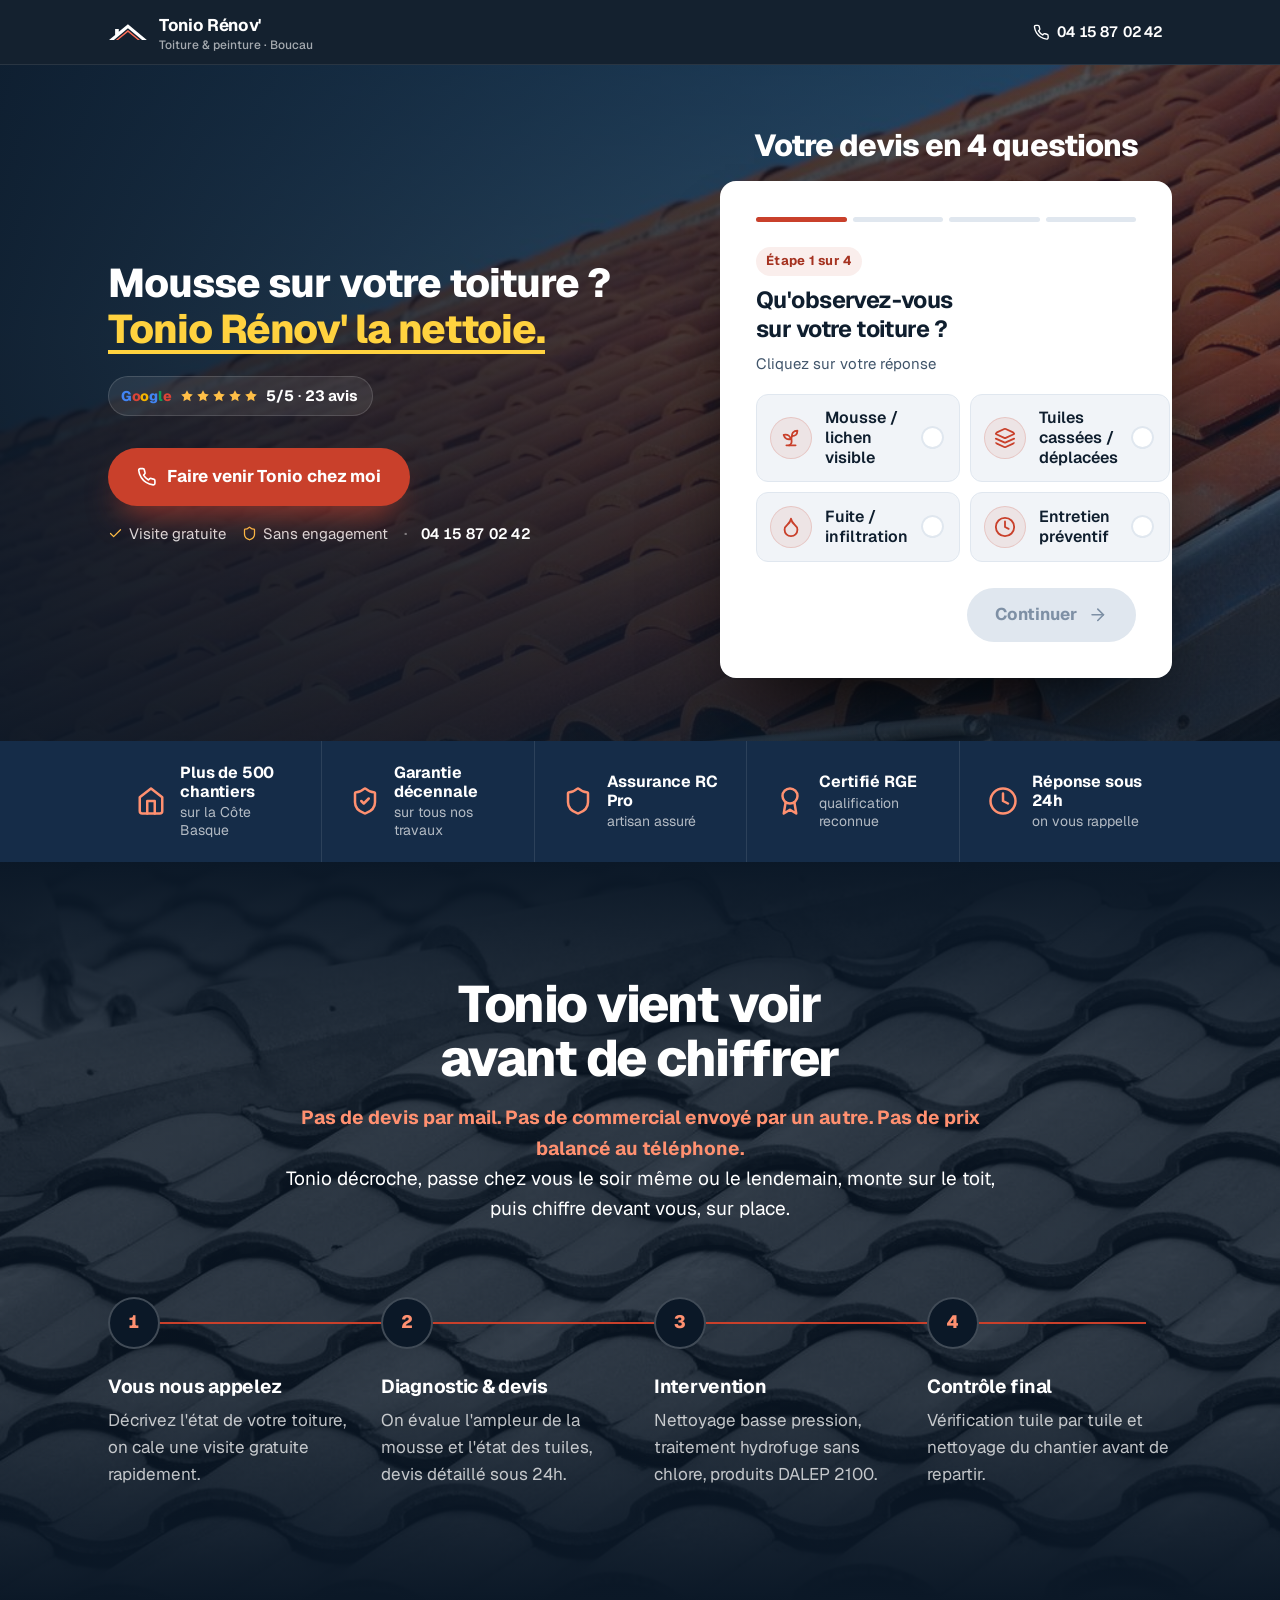
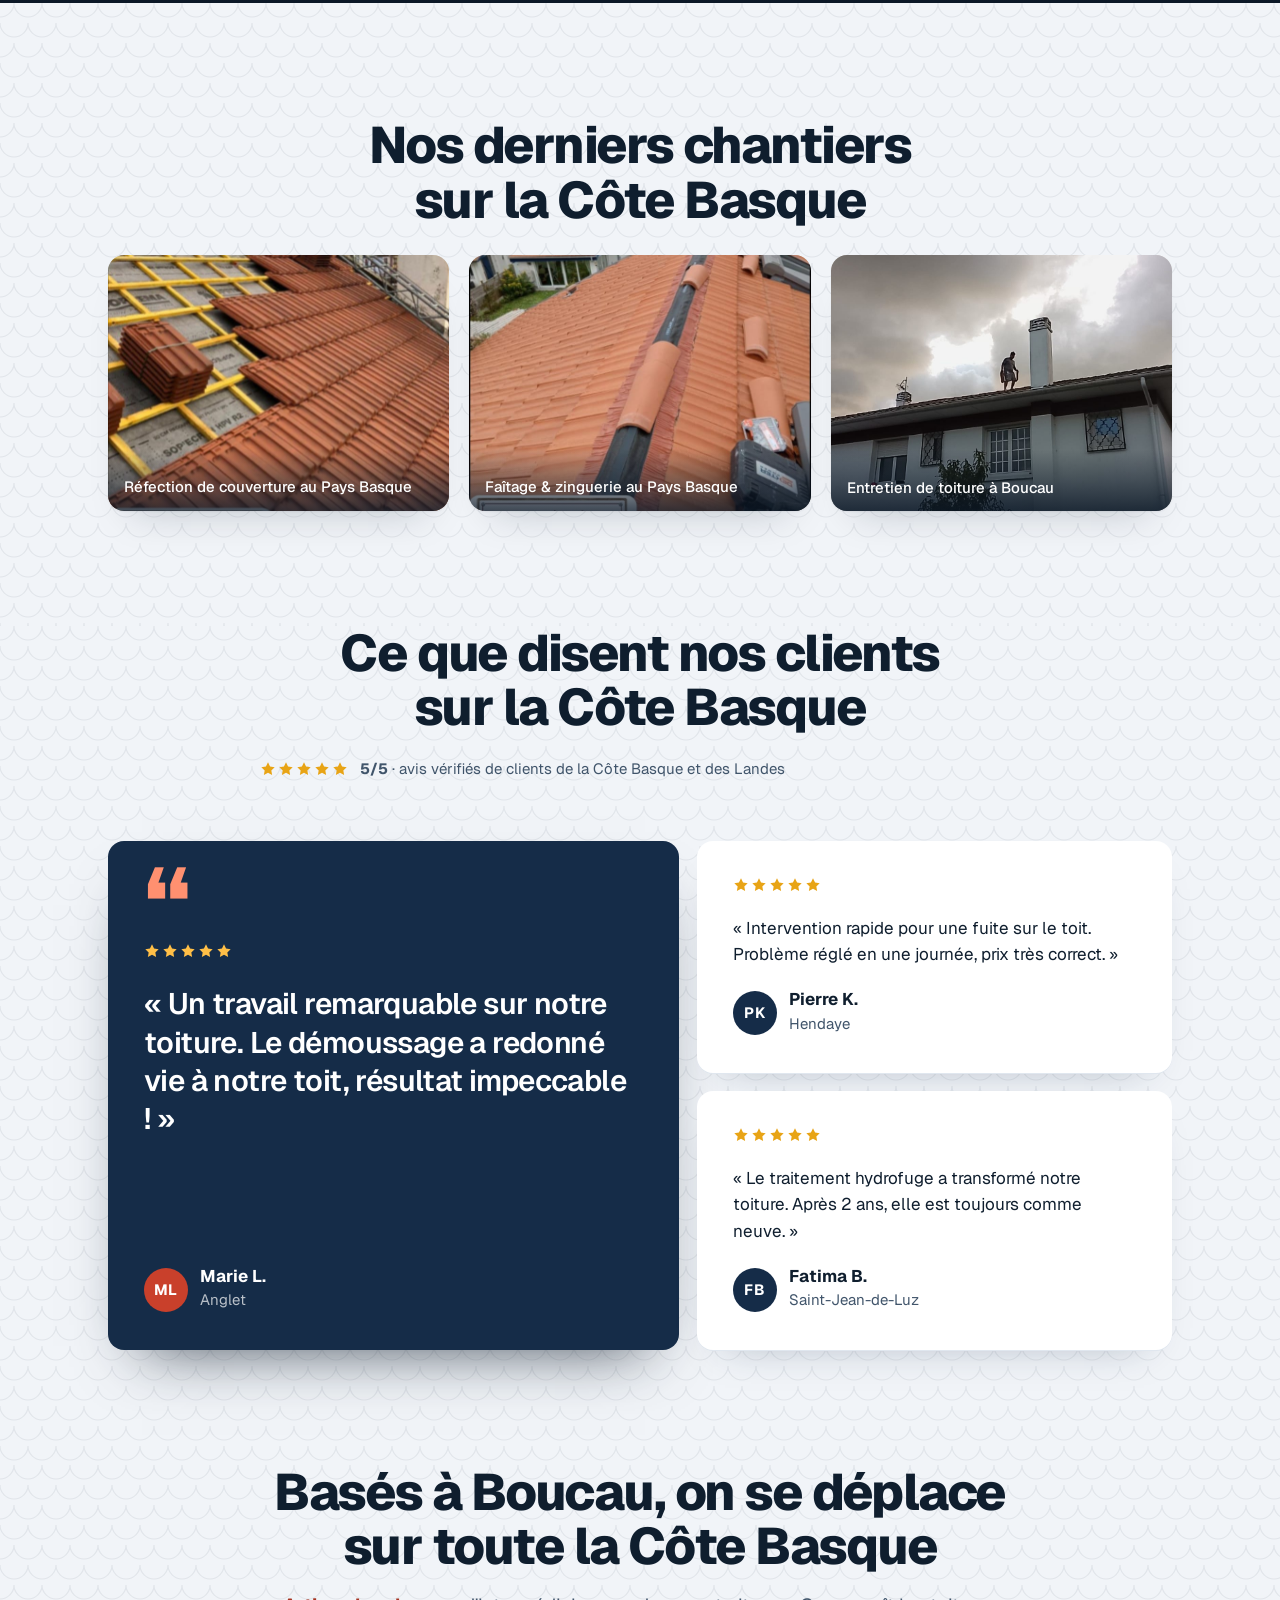
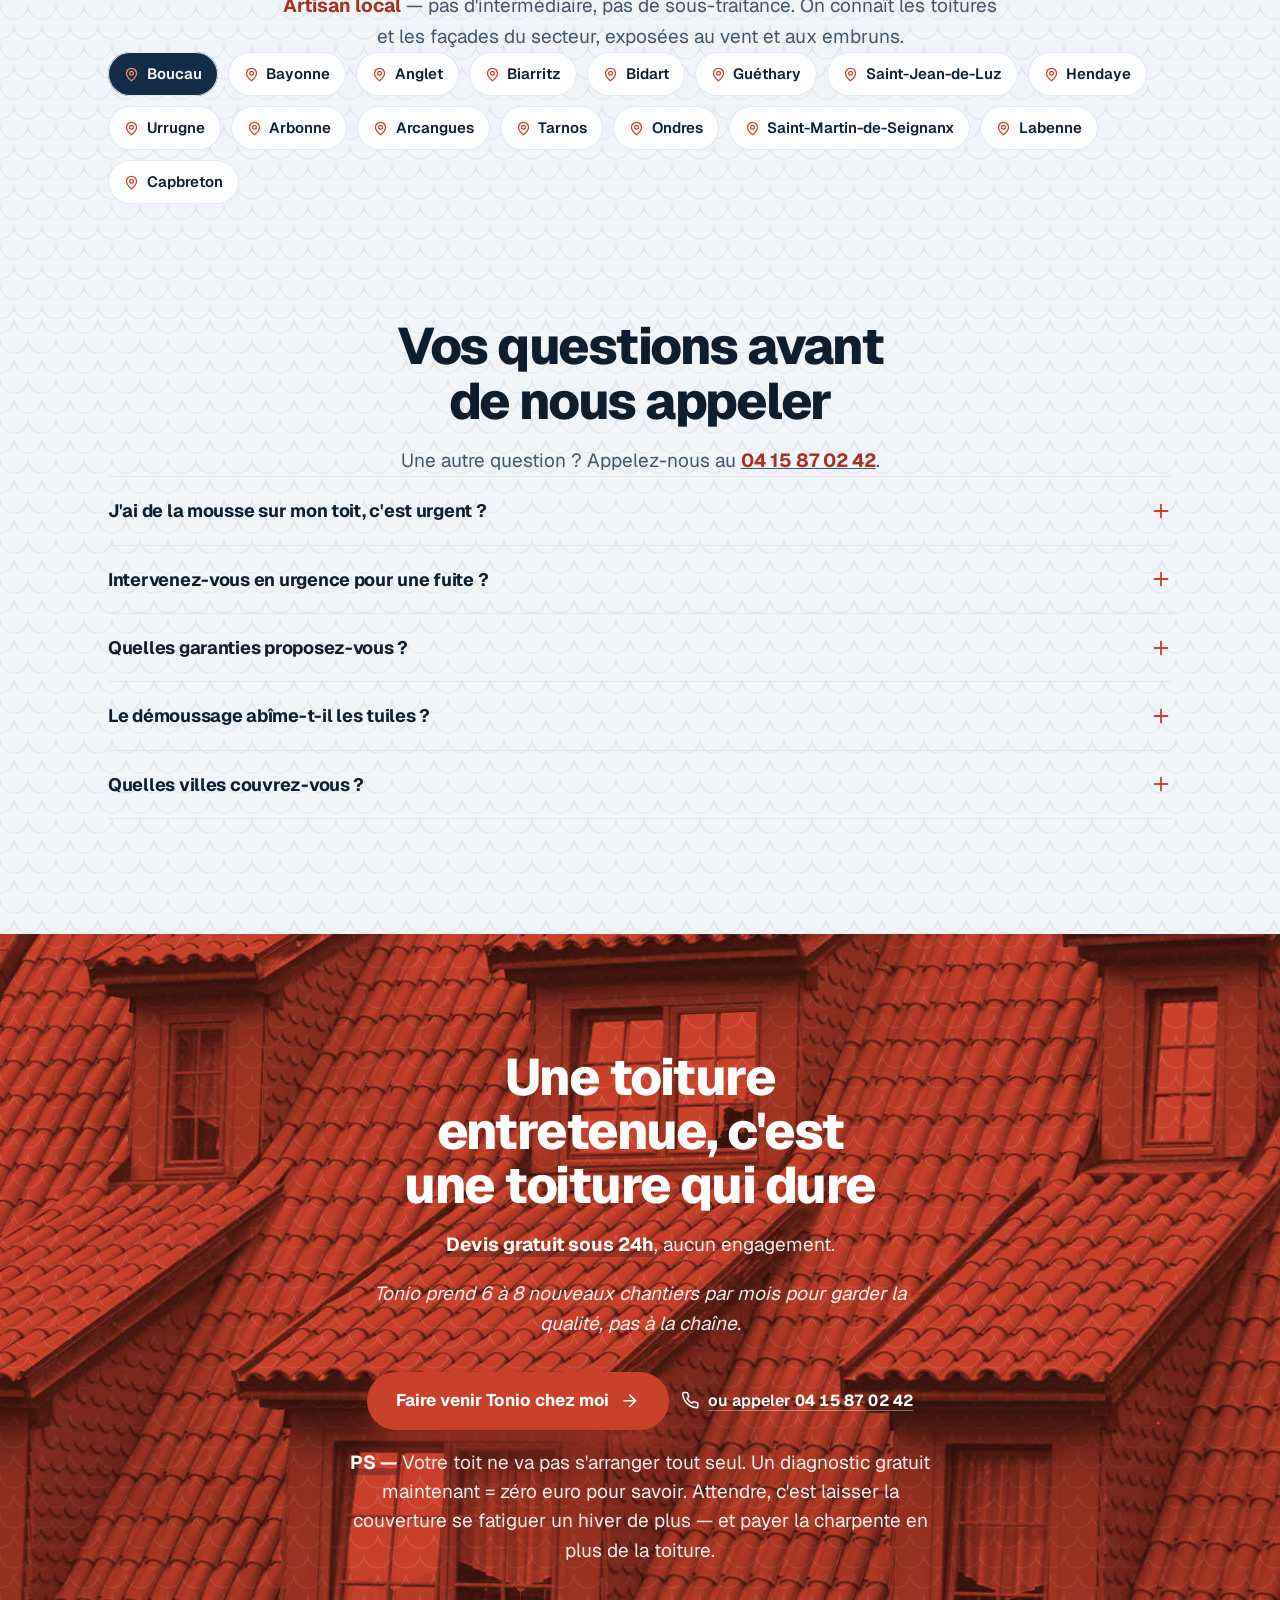
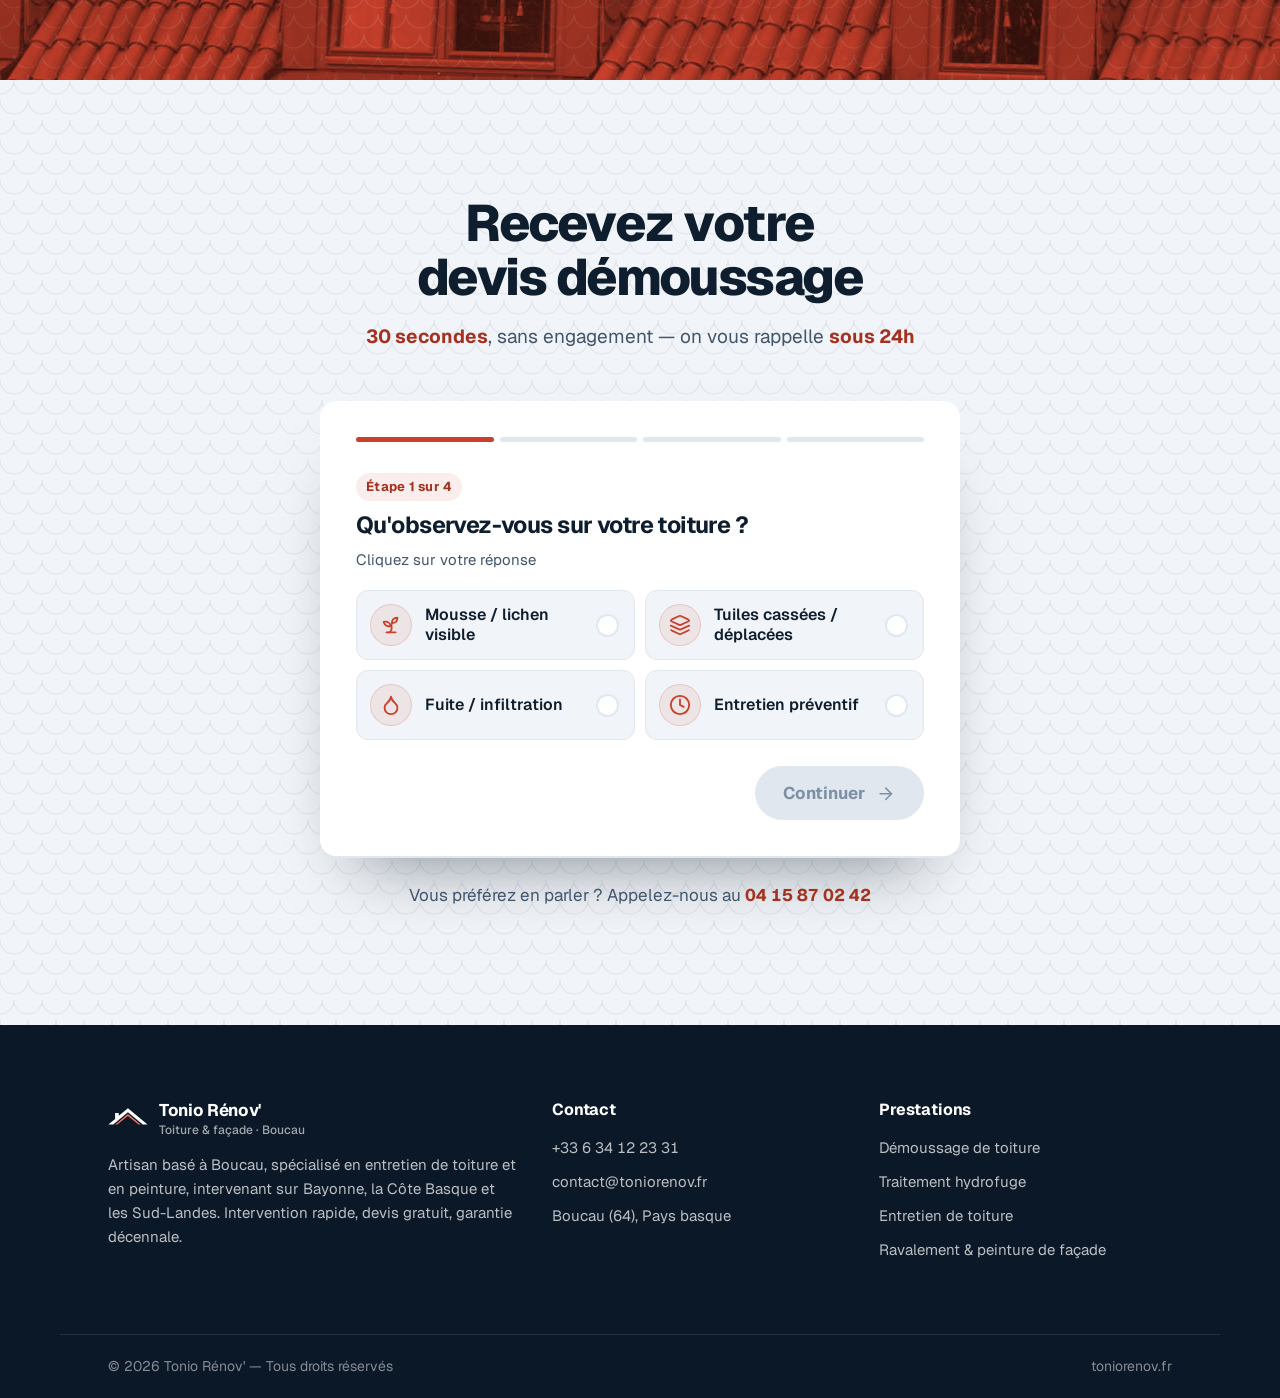
==== index.html @ cc0387c0 "H1 compact régional + mono-CTA appel + cartes options plus incitatives - H1 couvreur : « sans sous-t" ====
<!DOCTYPE html>
<html lang="fr">
<head>
<script>document.documentElement.classList.add('js')</script>
<!-- Google Tag Manager -->
<script>(function(w,d,s,l,i){w[l]=w[l]||[];w[l].push({'gtm.start':
new Date().getTime(),event:'gtm.js'});var f=d.getElementsByTagName(s)[0],
j=d.createElement(s),dl=l!='dataLayer'?'&l='+l:'';j.async=true;j.src=
'https://www.googletagmanager.com/gtm.js?id='+i+dl;f.parentNode.insertBefore(j,f);
})(window,document,'script','dataLayer','GTM-5VBQJ4RZ');</script>
<!-- End Google Tag Manager -->
<!-- Google Ads Conversion Tag (direct, backup de GTM) -->
<script async src="https://www.googletagmanager.com/gtag/js?id=AW-18220615555"></script>
<script>
window.dataLayer = window.dataLayer || [];
function gtag(){dataLayer.push(arguments);}
gtag('js', new Date());
gtag('config', 'AW-18220615555');
</script>
<!-- End Google Ads Conversion Tag -->
<meta charset="UTF-8">
<meta name="viewport" content="width=device-width, initial-scale=1">
<title>Nettoyage & démoussage de toiture — Bayonne · Tonio Rénov'</title>
<meta name="description" content="Démoussage et nettoyage de toiture à Bayonne, Côte Basque et Sud-Landes. Traitement hydrofuge, devis gratuit sous 24h, garantie décennale.">
<meta name="theme-color" content="#0b1827">
<meta property="og:type" content="website">
<meta property="og:title" content="Nettoyage & démoussage de toiture — Bayonne · Tonio Rénov'">
<meta property="og:description" content="Démoussage et nettoyage de toiture à Bayonne, Côte Basque et Sud-Landes. Traitement hydrofuge, devis gratuit sous 24h, garantie décennale.">
<meta property="og:image" content="https://toniorenov.fr/roof.jpg">
<link rel="canonical" href="https://toniorenov.fr/">
<link rel="icon" type="image/svg+xml" href="/favicon.svg">
<link rel="preload" as="image" href="/roof.jpg" fetchpriority="high">
<link rel="preconnect" href="https://fonts.googleapis.com">
<link rel="preconnect" href="https://fonts.gstatic.com" crossorigin>
<link href="https://fonts.googleapis.com/css2?family=Geist:wght@400;500;600;700;800&amp;display=swap" rel="stylesheet">
<style>
/* =====================================================================
   Tonio Rénov' — landings Google Ads (modèle réutilisable)
   Source unique du design : _src/style.css  → build.py l'injecte dans
   chacune des pages. Ne pas éditer les index.html générés à la main.
   Palette tirée du logo (marine + rouge) et de la tuile canal du métier.
   ===================================================================== */
:root{
  --nuit:#0b1827;
  --marine:#152c48;
  --marine-2:#21456b;
  --tuile:#c9402b;
  --tuile-fonce:#a53220;
  --tuile-clair:#ff9070;
  --jaune:#ffd23f;
  --ciel:#f1f4f8;
  --ciel-2:#e0e7ef;
  --texte:#0f1e2e;
  --texte-2:#41556b;
  --vert:#2f8a5b;
  --vert-clair:#8fd4ac;
  --font:'Geist',system-ui,-apple-system,'Segoe UI',Roboto,'Helvetica Neue',Arial,sans-serif;
  --ease:cubic-bezier(.22,1,.36,1);
  --gutter:clamp(20px,5vw,48px);
  --max:1160px;
  --r:16px;
  /* écailles de tuile : texture discrète des fonds clairs */
  --ecailles:url("data:image/svg+xml,%3Csvg xmlns='http://www.w3.org/2000/svg' width='56' height='40' viewBox='0 0 56 40'%3E%3Cg fill='none' stroke='%23152c48' stroke-opacity='.075' stroke-width='1.2'%3E%3Cpath d='M0 20a14 14 0 0 0 28 0M28 20a14 14 0 0 0 28 0'/%3E%3Cpath d='M-14 0a14 14 0 0 0 28 0M14 0a14 14 0 0 0 28 0M42 0a14 14 0 0 0 28 0'/%3E%3Cpath d='M-14 40a14 14 0 0 0 28 0M14 40a14 14 0 0 0 28 0M42 40a14 14 0 0 0 28 0'/%3E%3C/g%3E%3C/svg%3E");
  --ecailles-blanc:url("data:image/svg+xml,%3Csvg xmlns='http://www.w3.org/2000/svg' width='56' height='40' viewBox='0 0 56 40'%3E%3Cg fill='none' stroke='%23ffffff' stroke-opacity='.12' stroke-width='1.2'%3E%3Cpath d='M0 20a14 14 0 0 0 28 0M28 20a14 14 0 0 0 28 0'/%3E%3Cpath d='M-14 0a14 14 0 0 0 28 0M14 0a14 14 0 0 0 28 0M42 0a14 14 0 0 0 28 0'/%3E%3Cpath d='M-14 40a14 14 0 0 0 28 0M14 40a14 14 0 0 0 28 0M42 40a14 14 0 0 0 28 0'/%3E%3C/g%3E%3C/svg%3E");
}

*,*::before,*::after{box-sizing:border-box}
html{scroll-behavior:smooth;scroll-padding-top:84px;-webkit-text-size-adjust:100%}
body{margin:0;background:var(--ciel);color:var(--texte);font-family:var(--font);font-size:1.0625rem;line-height:1.6;-webkit-font-smoothing:antialiased;text-rendering:optimizeLegibility;font-optical-sizing:auto}
img{max-width:100%;display:block}
h1,h2,h3,p,ul,ol,figure,blockquote{margin:0}
ul,ol{padding:0;list-style:none}
a{color:inherit}
strong{font-weight:700;color:var(--tuile-fonce)}
::selection{background:var(--tuile);color:#fff}
:focus-visible{outline:3px solid var(--tuile-clair);outline-offset:3px;border-radius:6px}
.wrap{width:100%;max-width:var(--max);margin-inline:auto;padding-inline:var(--gutter)}
.sr{position:absolute;width:1px;height:1px;overflow:hidden;clip:rect(0 0 0 0);white-space:nowrap}
.skip{position:absolute;left:12px;top:-60px;z-index:100;background:#fff;color:var(--texte);padding:10px 16px;border-radius:10px;font-weight:600;text-decoration:none;transition:top .2s}
.skip:focus{top:12px}
.ic{width:1.25em;height:1.25em;flex:none;stroke:currentColor;fill:none;stroke-width:2;stroke-linecap:round;stroke-linejoin:round}
.ic-fill{fill:currentColor;stroke:none}

/* ---------- Titres ---------- */
h1,h2,h3{font-weight:800;letter-spacing:-.03em;line-height:1.06;text-wrap:balance}
h2{font-size:clamp(1.9rem,1rem + 3.6vw,3.2rem)}
h3{font-size:1.1875rem;letter-spacing:-.015em;line-height:1.25;font-weight:700}
.lead{font-size:1.1875rem;color:var(--texte-2);max-width:56ch;text-wrap:pretty}
h2+.lead,h2+p{margin-top:20px}
.on-dark{color:#fff}
.on-dark strong{color:var(--tuile-clair)}
.on-dark .lead{color:rgba(255,255,255,.78)}
/* Rareté honnête : petit paragraphe italique discret au-dessus du CTA final, pose la capacité réelle sans faire de pression fake. */
.rarete{margin-top:14px;font-size:.9375rem;color:rgba(255,255,255,.72);font-style:italic}
/* PS final : vendre contre le coût de l'inaction (Sabri). Plus petit que le body mais pas caché, tout le monde scroll jusqu'ici. */
.ps{margin-top:22px;max-width:62ch;margin-inline:auto;font-size:.9375rem;line-height:1.55;color:rgba(255,255,255,.82);text-wrap:pretty}
.ps strong{color:#fff}

/* Animation de titres (21st.dev « Blur Out Up ») : chaque mot sort du flou */
.w{display:inline-block}
@keyframes fadeUp{from{opacity:0;transform:translateY(18px)}to{opacity:1;transform:none}}
/* Rien ici ne masque le contenu : les classes .reveal / .split restent dans le HTML
   mais n'ont plus d'effet. Une animation d'apparition qui n'avance pas (onglet en
   arrière-plan, appareil lent, navigateur bridé) laissait le texte à opacité 0 —
   inacceptable sur une page qui reçoit du trafic payant. */

/* ---------- Boutons (21st.dev « Shimmer Button » : lumière qui longe le contour) ---------- */
.btn{--h:58px;position:relative;isolation:isolate;overflow:hidden;display:inline-flex;align-items:center;justify-content:center;gap:.65em;min-height:var(--h);padding:0 1.8rem;border:0;border-radius:999px;font:700 1.0625rem/1 var(--font);letter-spacing:-.005em;text-decoration:none;cursor:pointer;white-space:nowrap;transition:transform .3s var(--ease),box-shadow .3s var(--ease),color .3s;-webkit-tap-highlight-color:transparent;touch-action:manipulation}
.btn:active{transform:translateY(1px) scale(.985)}
.btn .ic{width:1.15em;height:1.15em}
.btn .arr{transition:transform .35s var(--ease)}
.btn:hover .arr{transform:translateX(5px)}
.btn .btn-ph{animation:btnPhone 2.4s ease-in-out infinite}
@keyframes btnPhone{0%,70%,100%{transform:rotate(0)}10%{transform:rotate(-14deg)}20%{transform:rotate(14deg)}30%{transform:rotate(-10deg)}40%{transform:rotate(10deg)}50%{transform:rotate(0)}}
.btn-sm{--h:42px;padding:0 1.15rem;font-size:.9375rem}

.btn-call{background:var(--tuile);color:#fff;box-shadow:0 18px 34px -14px rgba(201,64,43,.85)}
.btn-call:hover{transform:translateY(-3px);box-shadow:0 24px 40px -14px rgba(201,64,43,.95)}
.sh-spark{position:absolute;inset:0;z-index:-2;overflow:hidden;container-type:size;filter:blur(1.5px);border-radius:inherit}
.sh-slide{position:absolute;inset:0;height:100cqh;aspect-ratio:1;animation:shSlide 3.4s ease-in-out infinite alternate}
.sh-spin{position:absolute;inset:-100%;width:auto;background:conic-gradient(from calc(270deg - 45deg),transparent 0,rgba(255,255,255,.95) 90deg,transparent 90deg);animation:shSpin 6.8s linear infinite}
.sh-back{position:absolute;inset:2px;z-index:-1;border-radius:inherit;background:var(--tuile);box-shadow:inset 0 -8px 12px rgba(255,255,255,.14);transition:box-shadow .3s}
.btn-call:hover .sh-back{box-shadow:inset 0 -10px 14px rgba(255,255,255,.26)}
@keyframes shSlide{to{transform:translate(calc(100cqw - 100%),0)}}
@keyframes shSpin{0%{transform:translateZ(0) rotate(0)}15%,35%{transform:translateZ(0) rotate(90deg)}65%,85%{transform:translateZ(0) rotate(270deg)}100%{transform:translateZ(0) rotate(360deg)}}
.ring{transform-origin:50% 50%;animation:ring 4.2s ease-in-out infinite}
@keyframes ring{0%,60%,100%{transform:rotate(0)}6%{transform:rotate(-16deg)}12%{transform:rotate(14deg)}18%{transform:rotate(-12deg)}24%{transform:rotate(10deg)}30%{transform:rotate(-6deg)}36%{transform:rotate(0)}}

.btn-ghost{background:rgba(255,255,255,.08);color:#fff;box-shadow:inset 0 0 0 1.5px rgba(255,255,255,.42);backdrop-filter:blur(8px);-webkit-backdrop-filter:blur(8px)}
.btn-ghost::before{content:"";position:absolute;inset:0;z-index:-1;background:#fff;transform:translateY(102%);transition:transform .5s var(--ease)}
.btn-ghost:hover{color:var(--nuit);transform:translateY(-3px)}
.btn-ghost:hover::before{transform:none}

.btn-light{background:#fff;color:var(--tuile-fonce);box-shadow:0 18px 34px -16px rgba(11,24,39,.55)}
.btn-light:hover{transform:translateY(-3px)}
.btn-outline-light{background:transparent;color:#fff;box-shadow:inset 0 0 0 1.5px rgba(255,255,255,.65)}
.btn-outline-light::before{content:"";position:absolute;inset:0;z-index:-1;background:#fff;transform:translateY(102%);transition:transform .5s var(--ease)}
.btn-outline-light:hover{color:var(--tuile-fonce);transform:translateY(-3px)}
.btn-outline-light:hover::before{transform:none}

/* ---------- Barre du haut : visible dès l'arrivée, reste collée en scrollant ---------- */
.bar{position:sticky;top:0;z-index:60;background:rgba(11,24,39,.96);-webkit-backdrop-filter:blur(16px) saturate(1.3);backdrop-filter:blur(16px) saturate(1.3);border-bottom:1px solid rgba(255,255,255,.09);transition:box-shadow .3s}
body.scrolled .bar{box-shadow:0 12px 30px -18px rgba(0,0,0,.7)}
.bar-in{max-width:var(--max);margin-inline:auto;height:64px;padding-inline:var(--gutter);display:flex;align-items:center;justify-content:space-between;gap:14px}
.brand{display:flex;align-items:center;gap:11px;color:#fff;text-decoration:none;min-width:0}
.brand svg{width:40px;height:auto;flex:none}
.brand b{font-size:1.0625rem;font-weight:700;letter-spacing:-.02em;white-space:nowrap}
.brand small{display:block;font-size:.75rem;font-weight:500;color:rgba(255,255,255,.62);letter-spacing:0;line-height:1.1}
/* Header épuré : brand + lien tel discret, PAS de deuxième CTA. Le FAB flottant prend le relais après scroll, et le hero porte le vrai CTA. */
.bar-tel-link{display:inline-flex;align-items:center;gap:.5em;color:#fff;font-weight:600;font-size:.9375rem;text-decoration:none;font-variant-numeric:tabular-nums;letter-spacing:-.01em;padding:8px 10px;border-radius:999px;transition:background .2s}
.bar-tel-link:hover{background:rgba(255,255,255,.08)}
.bar-tel-link .ic{width:1.1em;height:1.1em}
@media(max-width:430px){.brand small{display:none}.bar-tel-num{display:none}.bar-tel-link{padding:10px}}

/* ---------- Hero : la photo EST le fond ---------- */
.hero{position:relative;isolation:isolate;display:flex;align-items:center;color:#fff;background:var(--nuit);overflow:hidden}
.hero-bg{position:absolute;inset:0;z-index:-2}
.hero-bg img{width:100%;height:100%;object-fit:cover;object-position:var(--pos,62% 42%)}
.hero::before{content:"";position:absolute;inset:0;z-index:-1;background:linear-gradient(180deg,rgba(11,24,39,.5) 0%,rgba(11,24,39,.12) 26%,rgba(11,24,39,.66) 62%,rgba(11,24,39,.96) 100%),linear-gradient(90deg,rgba(11,24,39,.7) 0%,rgba(11,24,39,.22) 58%,rgba(11,24,39,0) 100%)}
.hero-in{width:100%;max-width:var(--max);margin-inline:auto;padding:clamp(40px,7vh,96px) var(--gutter) clamp(40px,7vh,96px);display:grid;gap:clamp(28px,4vw,56px);align-items:center}
/* Hero centré (demande Emrick 09/11) : plus posé, plus LP de conversion. En desktop quand on passe en split (hero-copy à gauche, formulaire à droite), on revient à text-align:left — un texte centré dans une colonne gauche tombe mal à côté d'un bloc à droite. */
.hero-copy{text-align:center}
.hero-cta{justify-content:center}
.hero-proof{justify-content:center}
.hero h1{font-size:clamp(1.55rem,.9rem + 2.2vw,2.5rem);line-height:1.15;letter-spacing:-.025em;text-wrap:balance}
.hero mark{background:linear-gradient(var(--jaune),var(--jaune)) no-repeat 0 94%/100% .1em;color:var(--jaune);-webkit-box-decoration-break:clone;box-decoration-break:clone;padding-bottom:.06em;white-space:nowrap}
@media(max-width:400px){.hero h1 mark{font-size:.92em}}
.hero-sub{margin-top:clamp(16px,2.4vh,24px);max-width:42ch;font-size:clamp(1.0625rem,.95rem + .55vw,1.3125rem);line-height:1.5;color:rgba(255,255,255,.88);text-wrap:pretty}
.hero-sub strong{color:#fff;font-weight:700;background:linear-gradient(rgba(201,64,43,.55),rgba(201,64,43,.55)) no-repeat 0 100%/100% .38em;padding:0 .06em}
.hero-cta{margin-top:clamp(20px,3.5vh,32px);display:flex;flex-wrap:wrap;align-items:center;gap:14px 20px}
.hero-proof{margin-top:16px;display:flex;flex-wrap:wrap;align-items:center;gap:8px 16px;font-size:.9375rem;color:rgba(255,255,255,.85)}
.stars{display:inline-flex;gap:2px;color:#ffbf47}
.stars .ic{width:16px;height:16px}
.hero-proof span{display:inline-flex;align-items:center;gap:.4em}
.hero-proof .ic{width:1em;height:1em;color:#ffbf47}
.hero-num{font-variant-numeric:tabular-nums;font-weight:600;color:#fff;letter-spacing:.01em}
.hero-num::before{content:"·";margin-right:.5em;color:rgba(255,255,255,.4)}
/* Badge « Avis Google · 23 avis » juste au-dessus du CTA — social proof pointée, pas pavé. */
.google-badge{display:inline-flex;align-items:center;gap:.55em;margin-top:clamp(18px,3vh,24px);padding:7px 14px 7px 12px;background:rgba(255,255,255,.08);border:1px solid rgba(255,255,255,.14);border-radius:999px;color:#fff;text-decoration:none;font-size:.9375rem;font-weight:500;transition:background .2s}
.google-badge:hover{background:rgba(255,255,255,.14)}
.google-badge .g-logo{display:inline-flex;font-family:Geist,system-ui,sans-serif;font-weight:800;font-size:.875rem;letter-spacing:-.02em}
.google-badge .g-logo b{font-weight:800}
.google-badge .stars .ic{width:14px;height:14px}
.google-badge b{font-weight:700}
/* CTA primaire du hero : même intensité que btn-call pour que « Décrire mon besoin » porte seul la conversion. */
.btn-primary{background:var(--tuile);color:#fff;box-shadow:0 18px 34px -14px rgba(201,64,43,.85)}
.btn-primary:hover{transform:translateY(-3px);box-shadow:0 24px 40px -14px rgba(201,64,43,.95)}
/* Appel direct : lien assumé, pas 2e bouton concurrent. Le numéro reste visible pour les urgents. */
.btn-tel{display:inline-flex;align-items:center;gap:.55em;color:#fff;font-weight:600;font-size:1rem;text-decoration:underline;text-decoration-color:rgba(255,255,255,.4);text-underline-offset:4px;transition:text-decoration-color .2s}
.btn-tel:hover{text-decoration-color:#fff}
.btn-tel b{font-variant-numeric:tabular-nums;letter-spacing:.01em}
.btn-tel .ic{width:1.15em;height:1.15em}
@media(max-width:560px){
  .hero-cta .btn{width:100%}
  .hero-in{padding:30px var(--gutter) 24px}
  .hero-sub{margin-top:16px}
  .hero-cta{margin-top:22px;gap:14px}
  .hero-cta .btn{--h:54px}
  .btn-tel{justify-content:center;width:100%;padding:8px 0}
  .hero-proof{margin-top:14px;gap:6px 14px;font-size:.875rem}
  .google-badge{font-size:.875rem;padding:6px 12px 6px 10px}
  .hero-eyebrow{font-size:.8125rem;gap:6px 14px}
}

/* ---------- Formulaire du hero ----------
   Ordinateur : texte et boutons à gauche, formulaire à droite, sur la même ligne.
   Mobile : titre + boutons d'appel d'abord, formulaire directement en dessous. */
@media(min-width:1060px){
  .hero-in{grid-template-columns:minmax(0,1fr) minmax(392px,452px)}
  .hero::before{background:linear-gradient(90deg,rgba(11,24,39,.92) 0%,rgba(11,24,39,.72) 46%,rgba(11,24,39,.5) 100%),linear-gradient(180deg,rgba(11,24,39,.35) 0%,rgba(11,24,39,.2) 40%,rgba(11,24,39,.6) 100%)}
  /* Quand hero split (texte à gauche, formulaire à droite), le centrage tombe mal. On revient à gauche. */
  .hero-copy{text-align:left}
  .hero-cta{justify-content:flex-start}
  .hero-proof{justify-content:flex-start}
}
.hero-form{min-width:0}
.hf-head{margin-bottom:18px;text-align:center}
.hf-t{font-size:clamp(1.45rem,1.15rem + 1.1vw,1.9rem);line-height:1.15;letter-spacing:-.03em;color:#fff}
.hf-sub{margin-top:8px;font-size:1rem;line-height:1.5;color:rgba(255,255,255,.8)}
.hf-sub strong{color:#fff}
.hero-form .devis-shell{margin:0;max-width:none;box-shadow:0 2px 0 rgba(11,24,39,.14),0 46px 80px -34px rgba(0,0,0,.9)}
.hero-form .progress{margin-bottom:24px}
@media(max-width:1059px){
  .hero-form{margin-top:clamp(20px,3.5vh,32px);max-width:640px}
  .hero-in{gap:0}
}

/* ---------- Bandeau de preuves ---------- */
.band{background:var(--marine);color:#fff}
.band ul{display:grid;grid-template-columns:repeat(2,minmax(0,1fr))}
.band li{display:flex;align-items:center;gap:14px;padding:22px clamp(14px,2.2vw,28px);border-top:1px solid rgba(255,255,255,.1);border-left:1px solid rgba(255,255,255,.1)}
.band li:nth-child(-n+2){border-top:0}
.band li:nth-child(odd){border-left:0}
.band .ic{width:30px;height:30px;color:var(--tuile-clair)}
.band b{display:block;font-size:1rem;letter-spacing:-.01em;line-height:1.2}
.band small{display:block;font-size:.875rem;color:rgba(255,255,255,.68);line-height:1.3;margin-top:2px}
@media(min-width:1040px){.band ul{grid-template-columns:repeat(5,minmax(0,1fr))}.band li{border-top:0;border-left:1px solid rgba(255,255,255,.1)}.band li:nth-child(odd){border-left:1px solid rgba(255,255,255,.1)}.band li:first-child{border-left:0}}
@media(max-width:1039px){.band li:last-child{grid-column:1/-1;border-left:0;justify-content:center}}

.lbl-short{display:none}
@media(max-width:380px){
  .lbl-short{display:inline}.lbl-long{display:none}
  .brand svg{width:34px}
  .band li{padding:18px 12px;gap:10px}
  .band .ic{width:24px;height:24px}
  .band b{font-size:.9375rem}
  .band small{font-size:.8125rem}
  .bar-in{gap:8px}
  .btn-sm{padding:0 .95rem}
  .fab{min-height:54px;padding:0 1.25rem 0 1.05rem}
}

/* ---------- Sections ---------- */
.sec{padding-block:clamp(64px,9vw,120px)}
.sec-light{background:var(--ciel) var(--ecailles)}
.sec-dark{background:var(--nuit);color:#fff}
.sec-head{max-width:760px}
.sec-head.center{margin-inline:auto;text-align:center}
.sec-head .lead{margin-top:18px}
.sec-head.center .lead{margin-inline:auto}

/* Galerie photos : vraies réalisations Tonio scrapées sur toniorenov.fr.
   Remplace la section « avant/après + bullet points » qui était trop verbeuse.
   Mobile 1 col, desktop 3 col, hover zoom léger, caption géolocalisée en bas. */
.gal-grid{list-style:none;margin:28px 0 0;padding:0;display:grid;grid-template-columns:1fr;gap:14px}
@media(min-width:760px){.gal-grid{grid-template-columns:repeat(3,1fr);gap:20px}}
.gal-grid li{position:relative;aspect-ratio:4/3;overflow:hidden;border-radius:16px;background:var(--trait,#e6e2db);box-shadow:0 1px 2px rgba(11,24,39,.06),0 24px 38px -24px rgba(11,24,39,.22)}
.gal-grid img{width:100%;height:100%;object-fit:cover;display:block;transition:transform .5s ease}
.gal-grid li:hover img{transform:scale(1.05)}
.gal-grid figcaption{position:absolute;inset:auto 0 0 0;padding:28px 16px 14px;color:#fff;font-weight:500;font-size:.9375rem;background:linear-gradient(transparent,rgba(11,24,39,.78));line-height:1.3}

/* signes : lignes, pas de cartes */
.signs-grid{display:grid;gap:clamp(30px,5vw,72px)}
@media(min-width:920px){.signs-grid{grid-template-columns:.92fr 1.08fr;align-items:start}.signs-head{position:sticky;top:104px}}
.sign{display:grid;grid-template-columns:52px 1fr;gap:18px;padding:26px 0;border-top:1px solid var(--ciel-2);align-items:start}
.sign:last-child{border-bottom:1px solid var(--ciel-2)}
.sign-ic{width:52px;height:52px;border-radius:14px;background:var(--marine);color:#fff;display:grid;place-items:center;transition:transform .5s var(--ease),background .3s}
.sign:hover .sign-ic{transform:rotate(-6deg) scale(1.06);background:var(--tuile)}
.sign-ic .ic{width:24px;height:24px}
.sign p{margin-top:6px;color:var(--texte-2);max-width:52ch}

/* méthode : vraie séquence → numérotée */
.steps{position:relative;display:grid;gap:34px;margin-top:clamp(40px,6vw,72px)}
.steps::before,.steps::after{content:"";position:absolute;left:25px;top:26px;bottom:26px;width:2px;background:rgba(255,255,255,.14)}
.steps::after{background:var(--tuile);transform:scaleY(0);transform-origin:top;transition:transform .9s var(--ease) .1s}
.steps.in::after{transform:scaleY(1)}
.step{position:relative;z-index:1;padding-left:76px}
.step-n{position:absolute;left:0;top:0;width:52px;height:52px;border-radius:50%;display:grid;place-items:center;background:var(--nuit);box-shadow:inset 0 0 0 2px rgba(255,255,255,.22);font-weight:800;font-size:1.125rem;color:var(--tuile-clair);font-variant-numeric:tabular-nums}
.step p{margin-top:8px;color:rgba(255,255,255,.74);max-width:36ch}
.step h3{padding-top:12px}
@media(min-width:920px){
  .steps{grid-template-columns:repeat(4,1fr);gap:28px}
  .steps::before,.steps::after{left:26px;right:26px;top:25px;bottom:auto;height:2px;width:auto}
  .steps::after{transform:scaleX(0);transform-origin:left}
  .steps.in::after{transform:scaleX(1)}
  .step{padding:78px 0 0}
  .step-n{left:0}
  .step h3{padding-top:0}
}

/* avant / après */
.real-grid{display:grid;gap:clamp(24px,4vw,40px) clamp(30px,5vw,72px);grid-template-areas:"head" "ba" "list";align-items:start}
.real-head{grid-area:head}
.real-list{grid-area:list;display:grid;gap:16px}
.ba-col{grid-area:ba;min-width:0}
@media(min-width:920px){.real-grid{grid-template-columns:1.1fr .9fr;grid-template-areas:"ba head" "ba list";align-items:start;grid-template-rows:auto 1fr}.real-list{margin-top:6px}}
.real-list li{display:flex;gap:14px;align-items:flex-start;color:var(--texte)}
.real-list .ic{margin-top:.2em;color:var(--vert);width:22px;height:22px}
.ba{margin:0}
.ba-stage{position:relative;aspect-ratio:4/3.3;border-radius:var(--r);overflow:hidden;background:var(--marine);user-select:none;-webkit-user-select:none;box-shadow:0 30px 60px -36px rgba(11,24,39,.7)}
.ba-img{position:absolute;inset:0;width:100%;height:100%;object-fit:cover;display:block}
.ba-before{clip-path:inset(0 calc(100% - var(--pos,50%)) 0 0)}
.ba-line{position:absolute;top:0;bottom:0;left:var(--pos,50%);width:3px;margin-left:-1.5px;background:#fff;box-shadow:0 0 22px rgba(0,0,0,.45);pointer-events:none}
.ba-knob{position:absolute;top:50%;left:50%;width:52px;height:52px;border-radius:50%;background:#fff;color:var(--nuit);display:grid;place-items:center;transform:translate(-50%,-50%);box-shadow:0 10px 26px -6px rgba(0,0,0,.55)}
.ba-knob .ic{width:24px;height:24px;stroke-width:2.4}
.ba-tag{position:absolute;top:14px;z-index:2;padding:8px 14px;border-radius:999px;background:rgba(11,24,39,.78);color:#fff;font-weight:700;font-size:.875rem;letter-spacing:-.005em;pointer-events:none;-webkit-backdrop-filter:blur(6px);backdrop-filter:blur(6px)}
.ba-tag-b{left:14px}
.ba-tag-a{right:14px;background:var(--tuile)}
.ba-range{position:absolute;inset:0;width:100%;height:100%;margin:0;opacity:0;cursor:ew-resize;-webkit-appearance:none;appearance:none;background:transparent;touch-action:pan-y;z-index:3}
.ba-range::-webkit-slider-thumb{-webkit-appearance:none;width:1px;height:100vh}
.ba-range::-moz-range-thumb{width:1px;height:100%;border:0;background:transparent}
.ba-range:focus-visible ~ .ba-line .ba-knob{outline:3px solid var(--tuile-clair);outline-offset:3px}
.ba-note{margin-top:12px;font-size:.875rem;color:var(--texte-2);display:flex;align-items:center;gap:.5em}
.ba-note .ic{width:16px;height:16px;flex:none}
.ba-split{display:grid;gap:12px}
@media(min-width:560px){.ba-split{grid-template-columns:1fr 1fr}}
.ba-split figure{margin:0;position:relative;border-radius:var(--r);overflow:hidden;aspect-ratio:16/11;background:var(--marine);box-shadow:0 30px 60px -36px rgba(11,24,39,.7)}
@media(min-width:560px){.ba-split figure{aspect-ratio:4/5}}
.ba-split img{position:absolute;inset:0;width:100%;height:100%;object-fit:cover}
.ba-split figcaption{position:absolute;left:14px;top:14px}

/* fonds photo des sections */
.has-bg{position:relative;isolation:isolate;overflow:hidden}
.sec-bg{position:absolute;inset:0;width:100%;height:100%;object-fit:cover;z-index:-1;pointer-events:none}
.sec-dark .sec-bg{opacity:.3;filter:grayscale(1) contrast(1.1)}
.sec-dark.has-bg::after{content:"";position:absolute;inset:0;z-index:-1;pointer-events:none;background:linear-gradient(180deg,var(--nuit) 0,rgba(11,24,39,.35) 28%,rgba(11,24,39,.35) 72%,var(--nuit) 100%)}
.cta .sec-bg{filter:grayscale(1) brightness(1.6) contrast(1.05);mix-blend-mode:multiply;opacity:.8}

/* avis */
.rev-grid{display:grid;gap:18px;margin-top:clamp(36px,5vw,60px)}
@media(min-width:920px){.rev-grid{grid-template-columns:1.2fr 1fr;grid-template-rows:auto auto}.rev.big{grid-row:1/3}}
.rev{background:#fff;border-radius:var(--r);padding:clamp(24px,3vw,36px);box-shadow:0 1px 0 var(--ciel-2),0 20px 40px -28px rgba(21,44,72,.35);display:flex;flex-direction:column;gap:22px}
.rev blockquote{font-size:1.0625rem;line-height:1.55;color:var(--texte);text-wrap:pretty}
.rev.big blockquote{font-size:clamp(1.35rem,1rem + 1.4vw,1.85rem);line-height:1.3;font-weight:600;letter-spacing:-.02em}
.rev.big{justify-content:flex-start;gap:26px;background:var(--marine);color:#fff;box-shadow:0 30px 60px -34px rgba(11,24,39,.8)}
.rev.big::before{content:"“";font-size:6rem;line-height:.55;height:.42em;color:var(--tuile-clair);font-weight:800;letter-spacing:-.05em}
.rev.big blockquote{color:#fff}
.rev.big .stars{color:#ffbf47}
.rev.big .rev-who small{color:rgba(255,255,255,.7)}
.rev.big .rev-av{background:var(--tuile)}
.rev.big .rev-who{margin-top:auto}
.rev .stars{color:#e8a416}
.rev-who{display:flex;align-items:center;gap:12px;margin-top:auto}
.rev-av{width:44px;height:44px;border-radius:50%;background:var(--marine);color:#fff;display:grid;place-items:center;font-weight:700;font-size:.9375rem;letter-spacing:.02em}
.rev-who b{display:block;line-height:1.2}
.rev-who small{color:var(--texte-2);font-size:.9375rem}
.rev-sum{display:flex;align-items:center;gap:12px;margin-top:22px;color:var(--texte-2);font-size:.9375rem}
.rev-sum .stars{color:#e8a416}

/* réponse à l'intention « prix » : de quoi dépend le devis */

/* devis (formulaire à choix) */
.devis-shell{max-width:640px;margin:clamp(32px,4vw,48px) auto 0;min-width:0;background:#fff;color:var(--texte);border-radius:var(--r);padding:clamp(22px,3.6vw,36px);box-shadow:0 2px 0 var(--ciel-2),0 40px 70px -40px rgba(11,24,39,.55)}
.progress{display:flex;gap:6px;margin-bottom:30px}
.progress i{flex:1;height:5px;border-radius:3px;background:var(--ciel-2);overflow:hidden;position:relative}
.progress i::after{content:"";position:absolute;inset:0;background:var(--tuile);transform:scaleX(0);transform-origin:left;transition:transform .5s var(--ease)}
.progress i.on::after{transform:none}
.fstep{display:none}
.fstep.active{display:block;animation:stepIn .55s var(--ease) both}
@keyframes stepIn{from{opacity:0;filter:blur(5px);transform:translateX(18px)}to{opacity:1;filter:blur(0);transform:none}}
.fcount{display:inline-block;font-size:.8125rem;letter-spacing:.02em;color:var(--tuile-fonce);font-weight:700;margin-bottom:10px;padding:4px 10px;border-radius:999px;background:rgba(201,64,43,.09)}
.fq{font-size:clamp(1.2rem,1rem + .8vw,1.45rem);font-weight:700;letter-spacing:-.025em;line-height:1.25;margin-bottom:8px;text-wrap:balance}
.fhint{display:block;font-size:.9375rem;color:var(--texte-2);margin-bottom:18px}
.opts{display:grid;gap:10px}
@media(min-width:560px){.opts{grid-template-columns:1fr 1fr}}
.opt{position:relative;display:flex;align-items:center;gap:13px;width:100%;min-height:66px;padding:13px 15px 13px 13px;text-align:left;font:600 1rem/1.25 var(--font);color:var(--texte);background:var(--ciel);border:1.5px solid var(--ciel-2);border-radius:12px;cursor:pointer;transition:transform .2s var(--ease),border-color .18s,background .18s,box-shadow .18s;-webkit-tap-highlight-color:transparent;touch-action:manipulation}
.opt > .ic{flex:none;width:22px;height:22px;padding:9px;color:var(--tuile);background:rgba(201,64,43,.09);border:1.5px solid rgba(201,64,43,.18);border-radius:50%;box-sizing:content-box;transition:background .18s,border-color .18s,color .18s,transform .18s}
.opt:hover{border-color:var(--tuile);background:#fff;transform:translateY(-2px);box-shadow:0 10px 22px -14px rgba(11,24,39,.55)}
.opt:hover > .ic{background:rgba(201,64,43,.18);border-color:rgba(201,64,43,.45);transform:scale(1.05)}
.opt.on{border-color:var(--tuile);background:rgba(201,64,43,.07);box-shadow:inset 0 0 0 1px var(--tuile)}
.opt.on > .ic{background:var(--tuile);border-color:var(--tuile);color:#fff}
.opt .tick{margin-left:auto;flex:none;width:23px;height:23px;border-radius:50%;background:#fff;box-shadow:inset 0 0 0 2px var(--ciel-2);display:grid;place-items:center;transition:background .2s,box-shadow .2s}
.opt .tick .ic{width:13px;height:13px;color:#fff;stroke-width:3;transform:scale(0);transition:transform .3s var(--ease)}
.opt:hover .tick{box-shadow:inset 0 0 0 2px var(--tuile-clair)}
.opt.on .tick{background:var(--tuile);box-shadow:inset 0 0 0 2px var(--tuile)}
.opt.on .tick .ic{transform:none}
.field{margin-bottom:16px}
.field label{display:block;font-size:.9375rem;font-weight:600;color:var(--texte-2);margin-bottom:7px}
.field input{width:100%;min-height:54px;padding:0 15px;font:500 1.0625rem var(--font);color:var(--texte);background:var(--ciel);border:1.5px solid var(--ciel-2);border-radius:12px;transition:border-color .2s,background .2s,box-shadow .2s}
.field input::placeholder{color:#8496ab}
.field input:focus{outline:none;border-color:var(--tuile);background:#fff;box-shadow:0 0 0 4px rgba(201,64,43,.14)}
.factions{display:flex;justify-content:space-between;align-items:center;gap:14px;margin-top:26px}
.fback{background:none;border:0;color:var(--texte-2);font:600 .9375rem var(--font);cursor:pointer;padding:12px 6px;display:inline-flex;align-items:center;gap:.5em;border-radius:8px}
.fback:hover{color:var(--texte)}
.fback[disabled]{opacity:0;pointer-events:none}
.btn-next{background:var(--tuile);color:#fff;min-height:54px;box-shadow:0 14px 26px -12px rgba(201,64,43,.8)}
.btn-next:disabled{background:var(--ciel-2);color:#7e90a5;box-shadow:none;cursor:not-allowed;transform:none}
.btn-next:disabled .sh-spark{display:none}
.btn-next:disabled .sh-back{background:transparent;box-shadow:none}
.btn-next:not(:disabled):hover{transform:translateY(-2px)}
.done{text-align:center;padding:14px 0 6px}
.done-ic{width:68px;height:68px;border-radius:50%;margin:0 auto 20px;background:rgba(47,138,91,.12);color:var(--vert);display:grid;place-items:center}
.done-ic .ic{width:34px;height:34px;stroke-width:2.6;stroke-dasharray:30;stroke-dashoffset:30;animation:draw .7s var(--ease) .15s forwards}
@keyframes draw{to{stroke-dashoffset:0}}
.done h3{font-size:1.6rem}
.done p{margin:12px auto 0;color:var(--texte-2);max-width:38ch}
.done .btn{margin-top:22px}
.alt-call{margin-top:26px;text-align:center;color:var(--texte-2)}
.alt-call a{color:var(--tuile-fonce);font-weight:700;text-decoration:none;white-space:nowrap;font-variant-numeric:tabular-nums}
.alt-call a:hover{text-decoration:underline}

/* zone */
.zone-grid{display:grid;gap:clamp(28px,5vw,64px);align-items:center}
@media(min-width:920px){.zone-grid{grid-template-columns:.9fr 1.1fr}}
.chips{display:flex;flex-wrap:wrap;gap:10px}
.chips li{display:inline-flex;align-items:center;gap:.5em;padding:10px 16px;border-radius:999px;background:#fff;box-shadow:inset 0 0 0 1px var(--ciel-2);font-weight:600;font-size:.9375rem;color:var(--texte);transition:transform .3s var(--ease),background .3s,color .3s}
.chips li .ic{width:15px;height:15px;color:var(--tuile)}
.chips li:hover{transform:translateY(-2px);background:var(--marine);color:#fff}
.chips li.base{background:var(--marine);color:#fff}
.chips li.base .ic{color:var(--tuile-clair)}

/* faq */
.faq-grid{display:grid;gap:clamp(28px,5vw,64px)}
@media(min-width:920px){.faq-grid{grid-template-columns:.8fr 1.2fr;align-items:start}.faq-head{position:sticky;top:104px}}
details{border-top:1px solid var(--ciel-2)}
details:last-child{border-bottom:1px solid var(--ciel-2)}
summary{display:flex;justify-content:space-between;align-items:center;gap:18px;padding:22px 0;cursor:pointer;list-style:none;font-weight:700;font-size:1.125rem;letter-spacing:-.015em;line-height:1.3}
summary::-webkit-details-marker{display:none}
summary .ic{width:22px;height:22px;color:var(--tuile);transition:transform .4s var(--ease)}
details[open] summary .ic{transform:rotate(45deg)}
details p{padding:0 0 24px;color:var(--texte-2);max-width:60ch}

/* appel final : section « drenched » tuile */
.cta{position:relative;isolation:isolate;overflow:hidden;background:var(--tuile) var(--ecailles-blanc);color:#fff;text-align:center}
.cta h2{max-width:16ch;margin-inline:auto}
.cta p{margin:18px auto 0;font-size:1.1875rem;color:rgba(255,255,255,.92);max-width:46ch}
.cta strong{color:#fff;box-shadow:inset 0 -.36em 0 rgba(11,24,39,.28)}
.cta .btns{margin-top:32px;display:flex;flex-wrap:wrap;justify-content:center;gap:12px}
@media(max-width:560px){.cta .btns .btn{width:100%}}

/* pied de page */
footer{background:var(--nuit);color:rgba(255,255,255,.72);font-size:.9375rem}
.foot{display:grid;gap:34px;padding-block:clamp(44px,6vw,72px)}
@media(min-width:820px){.foot{grid-template-columns:1.4fr 1fr 1fr}}
footer h4{margin:0 0 14px;color:#fff;font-size:1rem;font-weight:700;letter-spacing:-.01em}
footer ul{display:grid;gap:10px}
footer a{text-decoration:none}
footer a:hover{color:#fff;text-decoration:underline}
footer .brand{margin-bottom:16px}
.foot-bottom{border-top:1px solid rgba(255,255,255,.1);padding-block:20px;font-size:.875rem;color:rgba(255,255,255,.5);display:flex;flex-wrap:wrap;justify-content:space-between;gap:8px 20px}
.tel-foot{font-variant-numeric:tabular-nums}

/* bouton d'appel flottant, présent tout le long de la page */
.fab{position:fixed;right:max(16px,env(safe-area-inset-right));bottom:max(16px,env(safe-area-inset-bottom));z-index:55;display:inline-flex;align-items:center;gap:.6em;min-height:58px;padding:0 1.5rem 0 1.25rem;border-radius:999px;background:var(--tuile);color:#fff;font:700 1.0625rem/1 var(--font);text-decoration:none;box-shadow:0 18px 34px -12px rgba(11,24,39,.7),0 0 0 3px rgba(255,255,255,.9);transition:transform .4s var(--ease),opacity .3s,visibility 0s;-webkit-tap-highlight-color:transparent;touch-action:manipulation}
.fab:hover{transform:translateY(-3px);background:var(--tuile-fonce)}
.fab:active{transform:scale(.97)}
.fab-pulse{position:absolute;inset:0;border-radius:inherit;box-shadow:0 0 0 0 rgba(201,64,43,.6);animation:fabPulse 2.4s var(--ease) infinite;pointer-events:none}
@keyframes fabPulse{0%{box-shadow:0 0 0 0 rgba(201,64,43,.55)}70%,100%{box-shadow:0 0 0 22px rgba(201,64,43,0)}}
body.fab-off .fab{opacity:0;visibility:hidden;transform:translateY(14px);transition:transform .4s var(--ease),opacity .3s,visibility 0s .3s}
@media(max-width:820px){body{padding-bottom:86px}}

@media(prefers-reduced-motion:reduce){
  .fab-pulse{animation:none}
  *,*::before,*::after{animation-duration:.001ms!important;animation-iteration-count:1!important;animation-delay:0s!important;transition-duration:.001ms!important;transition-delay:0s!important;scroll-behavior:auto!important}
  .ring{animation:none}
}

</style>
</head>
<body>
<!-- Google Tag Manager (noscript) -->
<noscript><iframe src="https://www.googletagmanager.com/ns.html?id=GTM-5VBQJ4RZ"
height="0" width="0" style="display:none;visibility:hidden"></iframe></noscript>
<!-- End Google Tag Manager (noscript) -->
<a class="skip" href="#devis">Aller au formulaire de devis</a>

<header class="bar">
  <div class="bar-in">
    <a class="brand" href="#top" aria-label="Tonio Rénov' — haut de page"><svg viewBox="395 438 620 262" aria-hidden="true"><polygon fill="#ffffff" points="704,442 1008,695 934,695 704,505 476,695 400,695 505,607 505,514 562,514 562,558"/><polygon fill="#ff6f58" points="704,532 901,695 869,695 704,562 539,695 507,695"/></svg><span><b>Tonio Rénov'</b><small>Toiture &amp; peinture · Boucau</small></span></a>
    <a class="bar-tel-link" href="tel:+33415870242" aria-label="Appeler Tonio Rénov' au 04 15 87 02 42"><svg class="ic " viewBox="0 0 24 24" aria-hidden="true"><path d="M22 16.92v3a2 2 0 0 1-2.18 2 19.79 19.79 0 0 1-8.63-3.07 19.5 19.5 0 0 1-6-6 19.79 19.79 0 0 1-3.07-8.67A2 2 0 0 1 4.11 2h3a2 2 0 0 1 2 1.72 12.84 12.84 0 0 0 .7 2.81 2 2 0 0 1-.45 2.11L8.09 9.91a16 16 0 0 0 6 6l1.27-1.27a2 2 0 0 1 2.11-.45 12.84 12.84 0 0 0 2.81.7A2 2 0 0 1 22 16.92z"/></svg><span class="bar-tel-num">04 15 87 02 42</span></a>
  </div>
</header>

<main id="top">
<section class="hero">
  <div class="hero-bg"><img src="/roof.jpg" alt="Toiture en tuiles canal et gouttière, entretenue par Tonio Rénov'" width="1024" height="1024" fetchpriority="high" decoding="async" style="--pos:60% 38%"></div>
  <div class="hero-in">
    <div class="hero-copy">
      <h1 aria-label="Mousse sur votre toiture ? Tonio Rénov' la nettoie."><span class="w" style="--i:0" aria-hidden="true">Mousse</span> <span class="w" style="--i:1" aria-hidden="true">sur</span> <span class="w" style="--i:2" aria-hidden="true">votre</span> <span class="w" style="--i:3" aria-hidden="true">toiture</span> <span class="w" style="--i:4" aria-hidden="true">?</span><br><mark><span class="w" style="--i:5" aria-hidden="true">Tonio</span> <span class="w" style="--i:6" aria-hidden="true">Rénov'</span> <span class="w" style="--i:7" aria-hidden="true">la</span> <span class="w" style="--i:8" aria-hidden="true">nettoie.</span></mark></h1>
      <a class="google-badge fade" style="--d:1" href="https://www.google.com/search?q=Tonio+Rénov+Boucau+avis" target="_blank" rel="noopener">
        <span class="g-logo" aria-hidden="true"><b style="color:#4285F4">G</b><b style="color:#DB4437">o</b><b style="color:#F4B400">o</b><b style="color:#4285F4">g</b><b style="color:#0F9D58">l</b><b style="color:#DB4437">e</b></span>
        <span class="stars" role="img" aria-label="5 étoiles sur 5"><svg class="ic ic-fill" viewBox="0 0 24 24" aria-hidden="true"><path d="m12 2 3.09 6.26L22 9.27l-5 4.87 1.18 6.88L12 17.77l-6.18 3.25L7 14.14 2 9.27l6.91-1.01z"/></svg><svg class="ic ic-fill" viewBox="0 0 24 24" aria-hidden="true"><path d="m12 2 3.09 6.26L22 9.27l-5 4.87 1.18 6.88L12 17.77l-6.18 3.25L7 14.14 2 9.27l6.91-1.01z"/></svg><svg class="ic ic-fill" viewBox="0 0 24 24" aria-hidden="true"><path d="m12 2 3.09 6.26L22 9.27l-5 4.87 1.18 6.88L12 17.77l-6.18 3.25L7 14.14 2 9.27l6.91-1.01z"/></svg><svg class="ic ic-fill" viewBox="0 0 24 24" aria-hidden="true"><path d="m12 2 3.09 6.26L22 9.27l-5 4.87 1.18 6.88L12 17.77l-6.18 3.25L7 14.14 2 9.27l6.91-1.01z"/></svg><svg class="ic ic-fill" viewBox="0 0 24 24" aria-hidden="true"><path d="m12 2 3.09 6.26L22 9.27l-5 4.87 1.18 6.88L12 17.77l-6.18 3.25L7 14.14 2 9.27l6.91-1.01z"/></svg></span><span><b>5/5</b> · <b>23 avis</b></span>
      </a>
      <div class="hero-cta fade" style="--d:2">
        <a class="btn btn-primary" href="tel:+33415870242"><svg class="ic btn-ph" viewBox="0 0 24 24" aria-hidden="true"><path d="M22 16.92v3a2 2 0 0 1-2.18 2 19.79 19.79 0 0 1-8.63-3.07 19.5 19.5 0 0 1-6-6 19.79 19.79 0 0 1-3.07-8.67A2 2 0 0 1 4.11 2h3a2 2 0 0 1 2 1.72 12.84 12.84 0 0 0 .7 2.81 2 2 0 0 1-.45 2.11L8.09 9.91a16 16 0 0 0 6 6l1.27-1.27a2 2 0 0 1 2.11-.45 12.84 12.84 0 0 0 2.81.7A2 2 0 0 1 22 16.92z"/></svg><span>Faire venir Tonio chez moi</span></a>
      </div>
      <p class="hero-proof fade" style="--d:3"><span><svg class="ic " viewBox="0 0 24 24" aria-hidden="true"><path d="M20 6 9 17l-5-5"/></svg>Visite gratuite</span><span><svg class="ic " viewBox="0 0 24 24" aria-hidden="true"><path d="M20 13c0 5-3.5 7.5-7.66 8.95a1 1 0 0 1-.67-.01C7.5 20.5 4 18 4 13V6a1 1 0 0 1 1-1c2 0 4.5-1.2 6.24-2.72a1.17 1.17 0 0 1 1.52 0C14.51 3.81 17 5 19 5a1 1 0 0 1 1 1z"/></svg>Sans engagement</span><span class="hero-num">04 15 87 02 42</span></p>
    </div>
    <div class="hero-form" id="devis">
      <div class="hf-head"><h2 class="hf-t">Votre devis en 4 questions</h2></div>
      <div class="devis-shell">
      <div class="progress" aria-hidden="true"><i></i><i></i><i></i><i></i></div>
      <form class="devis-form" data-pos="haut" novalidate>
        <div class="fstep active" data-step="1"><span class="fcount">Étape 1 sur 4</span><p class="fq" tabindex="-1" data-focus>Qu'observez-vous sur votre toiture ?</p><span class="fhint">Cliquez sur votre réponse</span><div class="opts" data-field="probleme" role="group"><button type="button" class="opt" data-value="Mousse / lichen visible" aria-pressed="false"><svg class="ic " viewBox="0 0 24 24" aria-hidden="true"><path d="M7 20h10"/><path d="M10 20c5.5-2.5.8-6.4 3-10"/><path d="M9.5 9.4c1.1.8 1.8 2.2 2.3 3.7-2 .4-3.5.4-4.8-.3-1.2-.6-2.3-1.9-3-4.2 2.8-.5 4.4 0 5.5.8z"/><path d="M14.1 6a7 7 0 0 0-1.1 4c1.9-.1 3.3-.6 4.3-1.4 1-1 1.6-2.3 1.7-4.6-2.7.1-4 1-4.9 2z"/></svg><span>Mousse / lichen visible</span><span class="tick"><svg class="ic " viewBox="0 0 24 24" aria-hidden="true"><path d="M20 6 9 17l-5-5"/></svg></span></button><button type="button" class="opt" data-value="Tuiles cassées ou déplacées" aria-pressed="false"><svg class="ic " viewBox="0 0 24 24" aria-hidden="true"><path d="M12.83 2.18a2 2 0 0 0-1.66 0L2.6 6.08a1 1 0 0 0 0 1.83l8.58 3.91a2 2 0 0 0 1.66 0l8.58-3.9a1 1 0 0 0 0-1.83Z"/><path d="m22 17.65-9.17 4.16a2 2 0 0 1-1.66 0L2 17.65"/><path d="m22 12.65-9.17 4.16a2 2 0 0 1-1.66 0L2 12.65"/></svg><span>Tuiles cassées / déplacées</span><span class="tick"><svg class="ic " viewBox="0 0 24 24" aria-hidden="true"><path d="M20 6 9 17l-5-5"/></svg></span></button><button type="button" class="opt" data-value="Fuite ou infiltration" aria-pressed="false"><svg class="ic " viewBox="0 0 24 24" aria-hidden="true"><path d="M12 22a7 7 0 0 0 7-7c0-2-1-3.9-3-5.5s-3.5-4-4-6.5c-.5 2.5-2 4.9-4 6.5C6 11.1 5 13 5 15a7 7 0 0 0 7 7z"/></svg><span>Fuite / infiltration</span><span class="tick"><svg class="ic " viewBox="0 0 24 24" aria-hidden="true"><path d="M20 6 9 17l-5-5"/></svg></span></button><button type="button" class="opt" data-value="Entretien préventif" aria-pressed="false"><svg class="ic " viewBox="0 0 24 24" aria-hidden="true"><circle cx="12" cy="12" r="10"/><path d="M12 6v6l4 2"/></svg><span>Entretien préventif</span><span class="tick"><svg class="ic " viewBox="0 0 24 24" aria-hidden="true"><path d="M20 6 9 17l-5-5"/></svg></span></button></div></div>
        <div class="fstep" data-step="2"><span class="fcount">Étape 2 sur 4</span><p class="fq" tabindex="-1" data-focus>Quel type de toiture avez-vous ?</p><span class="fhint">Cliquez sur votre réponse</span><div class="opts" data-field="toiture" role="group"><button type="button" class="opt" data-value="Tuiles" aria-pressed="false"><svg class="ic " viewBox="0 0 24 24" aria-hidden="true"><path d="M12.83 2.18a2 2 0 0 0-1.66 0L2.6 6.08a1 1 0 0 0 0 1.83l8.58 3.91a2 2 0 0 0 1.66 0l8.58-3.9a1 1 0 0 0 0-1.83Z"/><path d="m22 17.65-9.17 4.16a2 2 0 0 1-1.66 0L2 17.65"/><path d="m22 12.65-9.17 4.16a2 2 0 0 1-1.66 0L2 12.65"/></svg><span>Tuiles</span><span class="tick"><svg class="ic " viewBox="0 0 24 24" aria-hidden="true"><path d="M20 6 9 17l-5-5"/></svg></span></button><button type="button" class="opt" data-value="Ardoise" aria-pressed="false"><svg class="ic " viewBox="0 0 24 24" aria-hidden="true"><path d="M12.83 2.18a2 2 0 0 0-1.66 0L2.6 6.08a1 1 0 0 0 0 1.83l8.58 3.91a2 2 0 0 0 1.66 0l8.58-3.9a1 1 0 0 0 0-1.83Z"/><path d="m22 17.65-9.17 4.16a2 2 0 0 1-1.66 0L2 17.65"/><path d="m22 12.65-9.17 4.16a2 2 0 0 1-1.66 0L2 12.65"/></svg><span>Ardoise</span><span class="tick"><svg class="ic " viewBox="0 0 24 24" aria-hidden="true"><path d="M20 6 9 17l-5-5"/></svg></span></button><button type="button" class="opt" data-value="Zinc / bac acier" aria-pressed="false"><svg class="ic " viewBox="0 0 24 24" aria-hidden="true"><path d="M12.83 2.18a2 2 0 0 0-1.66 0L2.6 6.08a1 1 0 0 0 0 1.83l8.58 3.91a2 2 0 0 0 1.66 0l8.58-3.9a1 1 0 0 0 0-1.83Z"/><path d="m22 17.65-9.17 4.16a2 2 0 0 1-1.66 0L2 17.65"/><path d="m22 12.65-9.17 4.16a2 2 0 0 1-1.66 0L2 12.65"/></svg><span>Zinc / bac acier</span><span class="tick"><svg class="ic " viewBox="0 0 24 24" aria-hidden="true"><path d="M20 6 9 17l-5-5"/></svg></span></button><button type="button" class="opt" data-value="Je ne sais pas" aria-pressed="false"><svg class="ic " viewBox="0 0 24 24" aria-hidden="true"><circle cx="12" cy="12" r="10"/><path d="M9.09 9a3 3 0 0 1 5.83 1c0 2-3 3-3 3"/><path d="M12 17h.01"/></svg><span>Je ne sais pas</span><span class="tick"><svg class="ic " viewBox="0 0 24 24" aria-hidden="true"><path d="M20 6 9 17l-5-5"/></svg></span></button></div></div>
        <div class="fstep" data-step="3"><span class="fcount">Étape 3 sur 4</span><p class="fq" tabindex="-1" data-focus>Surface approximative de la toiture ?</p><span class="fhint">Cliquez sur votre réponse</span><div class="opts" data-field="surface" role="group"><button type="button" class="opt" data-value="Moins de 80 m²" aria-pressed="false"><svg class="ic " viewBox="0 0 24 24" aria-hidden="true"><path d="m3 9 9-7 9 7v11a2 2 0 0 1-2 2H5a2 2 0 0 1-2-2z"/><path d="M9 22V12h6v10"/></svg><span>Moins de 80 m²</span><span class="tick"><svg class="ic " viewBox="0 0 24 24" aria-hidden="true"><path d="M20 6 9 17l-5-5"/></svg></span></button><button type="button" class="opt" data-value="80 à 150 m²" aria-pressed="false"><svg class="ic " viewBox="0 0 24 24" aria-hidden="true"><path d="m3 9 9-7 9 7v11a2 2 0 0 1-2 2H5a2 2 0 0 1-2-2z"/><path d="M9 22V12h6v10"/></svg><span>80 à 150 m²</span><span class="tick"><svg class="ic " viewBox="0 0 24 24" aria-hidden="true"><path d="M20 6 9 17l-5-5"/></svg></span></button><button type="button" class="opt" data-value="Plus de 150 m²" aria-pressed="false"><svg class="ic " viewBox="0 0 24 24" aria-hidden="true"><path d="m3 9 9-7 9 7v11a2 2 0 0 1-2 2H5a2 2 0 0 1-2-2z"/><path d="M9 22V12h6v10"/></svg><span>Plus de 150 m²</span><span class="tick"><svg class="ic " viewBox="0 0 24 24" aria-hidden="true"><path d="M20 6 9 17l-5-5"/></svg></span></button><button type="button" class="opt" data-value="Je ne sais pas" aria-pressed="false"><svg class="ic " viewBox="0 0 24 24" aria-hidden="true"><circle cx="12" cy="12" r="10"/><path d="M9.09 9a3 3 0 0 1 5.83 1c0 2-3 3-3 3"/><path d="M12 17h.01"/></svg><span>Je ne sais pas</span><span class="tick"><svg class="ic " viewBox="0 0 24 24" aria-hidden="true"><path d="M20 6 9 17l-5-5"/></svg></span></button></div></div>
        <div class="fstep" data-step="4"><span class="fcount">Étape 4 sur 4</span><p class="fq" tabindex="-1" data-focus>Vos coordonnées pour le rappel</p><div class="field"><label for="f-nom-haut">Nom</label><input id="f-nom-haut" data-champ="nom" type="text" placeholder="Votre nom" autocomplete="name"></div><div class="field"><label for="f-tel-haut">Téléphone</label><input id="f-tel-haut" data-champ="tel" type="tel" inputmode="tel" placeholder="06 12 34 56 78" autocomplete="tel"></div><div class="field"><label for="f-ville-haut">Ville</label><input id="f-ville-haut" data-champ="ville" type="text" placeholder="Bayonne, Anglet, Biarritz…" autocomplete="address-level2"></div></div>
        <div class="fstep" data-step="5" aria-live="polite"><div class="done"><div class="done-ic"><svg class="ic " viewBox="0 0 24 24" aria-hidden="true"><path d="M20 6 9 17l-5-5"/></svg></div><h3 tabindex="-1" data-focus>Demande envoyée</h3><p>Merci ! Un artisan Tonio Rénov' vous rappelle sous 24h pour affiner le devis.</p><a class="btn btn-call" href="tel:+33415870242"><span class="sh-spark" aria-hidden="true"><span class="sh-slide"><span class="sh-spin"></span></span></span><span class="sh-back" aria-hidden="true"></span><svg class="ic " viewBox="0 0 24 24" aria-hidden="true"><path d="M22 16.92v3a2 2 0 0 1-2.18 2 19.79 19.79 0 0 1-8.63-3.07 19.5 19.5 0 0 1-6-6 19.79 19.79 0 0 1-3.07-8.67A2 2 0 0 1 4.11 2h3a2 2 0 0 1 2 1.72 12.84 12.84 0 0 0 .7 2.81 2 2 0 0 1-.45 2.11L8.09 9.91a16 16 0 0 0 6 6l1.27-1.27a2 2 0 0 1 2.11-.45 12.84 12.84 0 0 0 2.81.7A2 2 0 0 1 22 16.92z"/></svg><span>Ou appelez le 04 15 87 02 42</span></a></div></div>
        <div class="factions"><button type="button" class="fback" disabled><svg class="ic " viewBox="0 0 24 24" aria-hidden="true"><path d="M19 12H5"/><path d="m12 19-7-7 7-7"/></svg>Précédent</button><button type="button" class="btn btn-next" disabled><span class="sh-spark" aria-hidden="true"><span class="sh-slide"><span class="sh-spin"></span></span></span><span class="sh-back" aria-hidden="true"></span><span class="lbl">Continuer</span><svg class="ic arr" viewBox="0 0 24 24" aria-hidden="true"><path d="M5 12h14"/><path d="m12 5 7 7-7 7"/></svg></button></div>
      </form>
    </div>
    </div>
  </div>
</section>

<section class="band" aria-label="Nos garanties"><div class="wrap"><ul><li><svg class="ic " viewBox="0 0 24 24" aria-hidden="true"><path d="m3 9 9-7 9 7v11a2 2 0 0 1-2 2H5a2 2 0 0 1-2-2z"/><path d="M9 22V12h6v10"/></svg><div><b>Plus de 500 chantiers</b><small>sur la Côte Basque</small></div></li><li><svg class="ic " viewBox="0 0 24 24" aria-hidden="true"><path d="M20 13c0 5-3.5 7.5-7.66 8.95a1 1 0 0 1-.67-.01C7.5 20.5 4 18 4 13V6a1 1 0 0 1 1-1c2 0 4.5-1.2 6.24-2.72a1.17 1.17 0 0 1 1.52 0C14.51 3.81 17 5 19 5a1 1 0 0 1 1 1z"/><path d="m9 12 2 2 4-4"/></svg><div><b>Garantie décennale</b><small>sur tous nos travaux</small></div></li><li><svg class="ic " viewBox="0 0 24 24" aria-hidden="true"><path d="M20 13c0 5-3.5 7.5-7.66 8.95a1 1 0 0 1-.67-.01C7.5 20.5 4 18 4 13V6a1 1 0 0 1 1-1c2 0 4.5-1.2 6.24-2.72a1.17 1.17 0 0 1 1.52 0C14.51 3.81 17 5 19 5a1 1 0 0 1 1 1z"/></svg><div><b>Assurance RC Pro</b><small>artisan assuré</small></div></li><li><svg class="ic " viewBox="0 0 24 24" aria-hidden="true"><circle cx="12" cy="8" r="6"/><path d="M15.477 12.89 17 22l-5-3-5 3 1.523-9.11"/></svg><div><b>Certifié RGE</b><small>qualification reconnue</small></div></li><li><svg class="ic " viewBox="0 0 24 24" aria-hidden="true"><circle cx="12" cy="12" r="10"/><path d="M12 6v6l4 2"/></svg><div><b>Réponse sous 24h</b><small>on vous rappelle</small></div></li></ul></div></section>

<section class="sec sec-dark has-bg">
  <img class="sec-bg" src="/img/demoussage-bg-methode.jpg" alt="" aria-hidden="true" loading="lazy" decoding="async" width="1300" height="886">
  <div class="wrap">
    <div class="sec-head center"><h2 class="split on-dark" aria-label="Tonio vient voir avant de chiffrer"><span class="w" style="--i:0" aria-hidden="true">Tonio</span> <span class="w" style="--i:1" aria-hidden="true">vient</span> <span class="w" style="--i:2" aria-hidden="true">voir</span> <span class="w" style="--i:3" aria-hidden="true">avant</span> <span class="w" style="--i:4" aria-hidden="true">de</span> <span class="w" style="--i:5" aria-hidden="true">chiffrer</span></h2><p class="lead reveal on-dark" style="--d:1"><strong>Pas de devis par mail. Pas de commercial envoyé par un autre. Pas de prix balancé au téléphone.</strong><br>Tonio décroche, passe chez vous le soir même ou le lendemain, monte sur le toit, puis chiffre devant vous, sur place.</p></div>
    <ol class="steps"><li class="step reveal" style="--d:0"><span class="step-n">1</span><h3>Vous nous appelez</h3><p>Décrivez l'état de votre toiture, on cale une visite gratuite rapidement.</p></li><li class="step reveal" style="--d:1"><span class="step-n">2</span><h3>Diagnostic & devis</h3><p>On évalue l'ampleur de la mousse et l'état des tuiles, devis détaillé sous 24h.</p></li><li class="step reveal" style="--d:2"><span class="step-n">3</span><h3>Intervention</h3><p>Nettoyage basse pression, traitement hydrofuge sans chlore, produits DALEP 2100.</p></li><li class="step reveal" style="--d:3"><span class="step-n">4</span><h3>Contrôle final</h3><p>Vérification tuile par tuile et nettoyage du chantier avant de repartir.</p></li></ol>
  </div>
</section>

<section class="sec sec-light">
  <div class="wrap">
    <div class="sec-head center"><h2 class="split " aria-label="Nos derniers chantiers sur la Côte Basque"><span class="w" style="--i:0" aria-hidden="true">Nos</span> <span class="w" style="--i:1" aria-hidden="true">derniers</span> <span class="w" style="--i:2" aria-hidden="true">chantiers</span> <span class="w" style="--i:3" aria-hidden="true">sur</span> <span class="w" style="--i:4" aria-hidden="true">la</span> <span class="w" style="--i:5" aria-hidden="true">Côte</span> <span class="w" style="--i:6" aria-hidden="true">Basque</span></h2></div>
    <ul class="gal-grid reveal" style="--d:1">
      <li><img src="img/galerie-real-refection-toiture.jpg" alt="Réfection de couverture au Pays Basque" loading="lazy" decoding="async"><figcaption>Réfection de couverture au Pays Basque</figcaption></li>
      <li><img src="img/galerie-real-zinguerie-faitage.jpg" alt="Faîtage & zinguerie au Pays Basque" loading="lazy" decoding="async"><figcaption>Faîtage & zinguerie au Pays Basque</figcaption></li>
      <li><img src="img/galerie-real-toiture-chantier.jpg" alt="Entretien de toiture à Boucau" loading="lazy" decoding="async"><figcaption>Entretien de toiture à Boucau</figcaption></li>
    </ul>
  </div>
</section>

<section class="sec sec-light" id="avis" style="padding-top:0">
  <div class="wrap">
    <div class="sec-head center"><h2 class="split " aria-label="Ce que disent nos clients sur la Côte Basque"><span class="w" style="--i:0" aria-hidden="true">Ce</span> <span class="w" style="--i:1" aria-hidden="true">que</span> <span class="w" style="--i:2" aria-hidden="true">disent</span> <span class="w" style="--i:3" aria-hidden="true">nos</span> <span class="w" style="--i:4" aria-hidden="true">clients</span> <span class="w" style="--i:5" aria-hidden="true">sur</span> <span class="w" style="--i:6" aria-hidden="true">la</span> <span class="w" style="--i:7" aria-hidden="true">Côte</span> <span class="w" style="--i:8" aria-hidden="true">Basque</span></h2><p class="rev-sum reveal"><span class="stars" role="img" aria-label="5 étoiles sur 5"><svg class="ic ic-fill" viewBox="0 0 24 24" aria-hidden="true"><path d="m12 2 3.09 6.26L22 9.27l-5 4.87 1.18 6.88L12 17.77l-6.18 3.25L7 14.14 2 9.27l6.91-1.01z"/></svg><svg class="ic ic-fill" viewBox="0 0 24 24" aria-hidden="true"><path d="m12 2 3.09 6.26L22 9.27l-5 4.87 1.18 6.88L12 17.77l-6.18 3.25L7 14.14 2 9.27l6.91-1.01z"/></svg><svg class="ic ic-fill" viewBox="0 0 24 24" aria-hidden="true"><path d="m12 2 3.09 6.26L22 9.27l-5 4.87 1.18 6.88L12 17.77l-6.18 3.25L7 14.14 2 9.27l6.91-1.01z"/></svg><svg class="ic ic-fill" viewBox="0 0 24 24" aria-hidden="true"><path d="m12 2 3.09 6.26L22 9.27l-5 4.87 1.18 6.88L12 17.77l-6.18 3.25L7 14.14 2 9.27l6.91-1.01z"/></svg><svg class="ic ic-fill" viewBox="0 0 24 24" aria-hidden="true"><path d="m12 2 3.09 6.26L22 9.27l-5 4.87 1.18 6.88L12 17.77l-6.18 3.25L7 14.14 2 9.27l6.91-1.01z"/></svg></span><span><b>5/5</b> · avis vérifiés de clients de la Côte Basque et des Landes</span></p></div>
    <div class="rev-grid"><figure class="rev big reveal" style="--d:0"><span class="stars" role="img" aria-label="5 étoiles sur 5"><svg class="ic ic-fill" viewBox="0 0 24 24" aria-hidden="true"><path d="m12 2 3.09 6.26L22 9.27l-5 4.87 1.18 6.88L12 17.77l-6.18 3.25L7 14.14 2 9.27l6.91-1.01z"/></svg><svg class="ic ic-fill" viewBox="0 0 24 24" aria-hidden="true"><path d="m12 2 3.09 6.26L22 9.27l-5 4.87 1.18 6.88L12 17.77l-6.18 3.25L7 14.14 2 9.27l6.91-1.01z"/></svg><svg class="ic ic-fill" viewBox="0 0 24 24" aria-hidden="true"><path d="m12 2 3.09 6.26L22 9.27l-5 4.87 1.18 6.88L12 17.77l-6.18 3.25L7 14.14 2 9.27l6.91-1.01z"/></svg><svg class="ic ic-fill" viewBox="0 0 24 24" aria-hidden="true"><path d="m12 2 3.09 6.26L22 9.27l-5 4.87 1.18 6.88L12 17.77l-6.18 3.25L7 14.14 2 9.27l6.91-1.01z"/></svg><svg class="ic ic-fill" viewBox="0 0 24 24" aria-hidden="true"><path d="m12 2 3.09 6.26L22 9.27l-5 4.87 1.18 6.88L12 17.77l-6.18 3.25L7 14.14 2 9.27l6.91-1.01z"/></svg></span><blockquote>« Un travail remarquable sur notre toiture. Le démoussage a redonné vie à notre toit, résultat impeccable ! »</blockquote><figcaption class="rev-who"><span class="rev-av">ML</span><span><b>Marie L.</b><small>Anglet</small></span></figcaption></figure><figure class="rev reveal" style="--d:1"><span class="stars" role="img" aria-label="5 étoiles sur 5"><svg class="ic ic-fill" viewBox="0 0 24 24" aria-hidden="true"><path d="m12 2 3.09 6.26L22 9.27l-5 4.87 1.18 6.88L12 17.77l-6.18 3.25L7 14.14 2 9.27l6.91-1.01z"/></svg><svg class="ic ic-fill" viewBox="0 0 24 24" aria-hidden="true"><path d="m12 2 3.09 6.26L22 9.27l-5 4.87 1.18 6.88L12 17.77l-6.18 3.25L7 14.14 2 9.27l6.91-1.01z"/></svg><svg class="ic ic-fill" viewBox="0 0 24 24" aria-hidden="true"><path d="m12 2 3.09 6.26L22 9.27l-5 4.87 1.18 6.88L12 17.77l-6.18 3.25L7 14.14 2 9.27l6.91-1.01z"/></svg><svg class="ic ic-fill" viewBox="0 0 24 24" aria-hidden="true"><path d="m12 2 3.09 6.26L22 9.27l-5 4.87 1.18 6.88L12 17.77l-6.18 3.25L7 14.14 2 9.27l6.91-1.01z"/></svg><svg class="ic ic-fill" viewBox="0 0 24 24" aria-hidden="true"><path d="m12 2 3.09 6.26L22 9.27l-5 4.87 1.18 6.88L12 17.77l-6.18 3.25L7 14.14 2 9.27l6.91-1.01z"/></svg></span><blockquote>« Intervention rapide pour une fuite sur le toit. Problème réglé en une journée, prix très correct. »</blockquote><figcaption class="rev-who"><span class="rev-av">PK</span><span><b>Pierre K.</b><small>Hendaye</small></span></figcaption></figure><figure class="rev reveal" style="--d:2"><span class="stars" role="img" aria-label="5 étoiles sur 5"><svg class="ic ic-fill" viewBox="0 0 24 24" aria-hidden="true"><path d="m12 2 3.09 6.26L22 9.27l-5 4.87 1.18 6.88L12 17.77l-6.18 3.25L7 14.14 2 9.27l6.91-1.01z"/></svg><svg class="ic ic-fill" viewBox="0 0 24 24" aria-hidden="true"><path d="m12 2 3.09 6.26L22 9.27l-5 4.87 1.18 6.88L12 17.77l-6.18 3.25L7 14.14 2 9.27l6.91-1.01z"/></svg><svg class="ic ic-fill" viewBox="0 0 24 24" aria-hidden="true"><path d="m12 2 3.09 6.26L22 9.27l-5 4.87 1.18 6.88L12 17.77l-6.18 3.25L7 14.14 2 9.27l6.91-1.01z"/></svg><svg class="ic ic-fill" viewBox="0 0 24 24" aria-hidden="true"><path d="m12 2 3.09 6.26L22 9.27l-5 4.87 1.18 6.88L12 17.77l-6.18 3.25L7 14.14 2 9.27l6.91-1.01z"/></svg><svg class="ic ic-fill" viewBox="0 0 24 24" aria-hidden="true"><path d="m12 2 3.09 6.26L22 9.27l-5 4.87 1.18 6.88L12 17.77l-6.18 3.25L7 14.14 2 9.27l6.91-1.01z"/></svg></span><blockquote>« Le traitement hydrofuge a transformé notre toiture. Après 2 ans, elle est toujours comme neuve. »</blockquote><figcaption class="rev-who"><span class="rev-av">FB</span><span><b>Fatima B.</b><small>Saint-Jean-de-Luz</small></span></figcaption></figure></div>
  </div>
</section>

<section class="sec sec-light" id="zone" style="padding-top:0">
  <div class="wrap">
    <div class="sec-head center"><h2 class="split " aria-label="Basés à Boucau, on se déplace sur toute la Côte Basque"><span class="w" style="--i:0" aria-hidden="true">Basés</span> <span class="w" style="--i:1" aria-hidden="true">à</span> <span class="w" style="--i:2" aria-hidden="true">Boucau,</span> <span class="w" style="--i:3" aria-hidden="true">on</span> <span class="w" style="--i:4" aria-hidden="true">se</span> <span class="w" style="--i:5" aria-hidden="true">déplace</span> <span class="w" style="--i:6" aria-hidden="true">sur</span> <span class="w" style="--i:7" aria-hidden="true">toute</span> <span class="w" style="--i:8" aria-hidden="true">la</span> <span class="w" style="--i:9" aria-hidden="true">Côte</span> <span class="w" style="--i:10" aria-hidden="true">Basque</span></h2><p class="lead reveal" style="--d:1"><strong>Artisan local</strong> — pas d'intermédiaire, pas de sous-traitance. On connaît les toitures et les façades du secteur, exposées au vent et aux embruns.</p></div>
    <ul class="chips reveal" style="--d:2"><li class="base"><svg class="ic " viewBox="0 0 24 24" aria-hidden="true"><path d="M20 10c0 6-8 12-8 12s-8-6-8-12a8 8 0 0 1 16 0Z"/><circle cx="12" cy="10" r="3"/></svg>Boucau</li><li class=""><svg class="ic " viewBox="0 0 24 24" aria-hidden="true"><path d="M20 10c0 6-8 12-8 12s-8-6-8-12a8 8 0 0 1 16 0Z"/><circle cx="12" cy="10" r="3"/></svg>Bayonne</li><li class=""><svg class="ic " viewBox="0 0 24 24" aria-hidden="true"><path d="M20 10c0 6-8 12-8 12s-8-6-8-12a8 8 0 0 1 16 0Z"/><circle cx="12" cy="10" r="3"/></svg>Anglet</li><li class=""><svg class="ic " viewBox="0 0 24 24" aria-hidden="true"><path d="M20 10c0 6-8 12-8 12s-8-6-8-12a8 8 0 0 1 16 0Z"/><circle cx="12" cy="10" r="3"/></svg>Biarritz</li><li class=""><svg class="ic " viewBox="0 0 24 24" aria-hidden="true"><path d="M20 10c0 6-8 12-8 12s-8-6-8-12a8 8 0 0 1 16 0Z"/><circle cx="12" cy="10" r="3"/></svg>Bidart</li><li class=""><svg class="ic " viewBox="0 0 24 24" aria-hidden="true"><path d="M20 10c0 6-8 12-8 12s-8-6-8-12a8 8 0 0 1 16 0Z"/><circle cx="12" cy="10" r="3"/></svg>Guéthary</li><li class=""><svg class="ic " viewBox="0 0 24 24" aria-hidden="true"><path d="M20 10c0 6-8 12-8 12s-8-6-8-12a8 8 0 0 1 16 0Z"/><circle cx="12" cy="10" r="3"/></svg>Saint-Jean-de-Luz</li><li class=""><svg class="ic " viewBox="0 0 24 24" aria-hidden="true"><path d="M20 10c0 6-8 12-8 12s-8-6-8-12a8 8 0 0 1 16 0Z"/><circle cx="12" cy="10" r="3"/></svg>Hendaye</li><li class=""><svg class="ic " viewBox="0 0 24 24" aria-hidden="true"><path d="M20 10c0 6-8 12-8 12s-8-6-8-12a8 8 0 0 1 16 0Z"/><circle cx="12" cy="10" r="3"/></svg>Urrugne</li><li class=""><svg class="ic " viewBox="0 0 24 24" aria-hidden="true"><path d="M20 10c0 6-8 12-8 12s-8-6-8-12a8 8 0 0 1 16 0Z"/><circle cx="12" cy="10" r="3"/></svg>Arbonne</li><li class=""><svg class="ic " viewBox="0 0 24 24" aria-hidden="true"><path d="M20 10c0 6-8 12-8 12s-8-6-8-12a8 8 0 0 1 16 0Z"/><circle cx="12" cy="10" r="3"/></svg>Arcangues</li><li class=""><svg class="ic " viewBox="0 0 24 24" aria-hidden="true"><path d="M20 10c0 6-8 12-8 12s-8-6-8-12a8 8 0 0 1 16 0Z"/><circle cx="12" cy="10" r="3"/></svg>Tarnos</li><li class=""><svg class="ic " viewBox="0 0 24 24" aria-hidden="true"><path d="M20 10c0 6-8 12-8 12s-8-6-8-12a8 8 0 0 1 16 0Z"/><circle cx="12" cy="10" r="3"/></svg>Ondres</li><li class=""><svg class="ic " viewBox="0 0 24 24" aria-hidden="true"><path d="M20 10c0 6-8 12-8 12s-8-6-8-12a8 8 0 0 1 16 0Z"/><circle cx="12" cy="10" r="3"/></svg>Saint-Martin-de-Seignanx</li><li class=""><svg class="ic " viewBox="0 0 24 24" aria-hidden="true"><path d="M20 10c0 6-8 12-8 12s-8-6-8-12a8 8 0 0 1 16 0Z"/><circle cx="12" cy="10" r="3"/></svg>Labenne</li><li class=""><svg class="ic " viewBox="0 0 24 24" aria-hidden="true"><path d="M20 10c0 6-8 12-8 12s-8-6-8-12a8 8 0 0 1 16 0Z"/><circle cx="12" cy="10" r="3"/></svg>Capbreton</li></ul>
  </div>
</section>

<section class="sec sec-light" style="padding-top:0">
  <div class="wrap">
    <div class="sec-head center"><h2 class="split " aria-label="Vos questions avant de nous appeler"><span class="w" style="--i:0" aria-hidden="true">Vos</span> <span class="w" style="--i:1" aria-hidden="true">questions</span> <span class="w" style="--i:2" aria-hidden="true">avant</span> <span class="w" style="--i:3" aria-hidden="true">de</span> <span class="w" style="--i:4" aria-hidden="true">nous</span> <span class="w" style="--i:5" aria-hidden="true">appeler</span></h2><p class="lead reveal" style="--d:1">Une autre question ? Appelez-nous au <a href="tel:+33415870242"><strong>04 15 87 02 42</strong></a>.</p></div>
    <div class="faq-list reveal" style="--d:1"><details><summary>J'ai de la mousse sur mon toit, c'est urgent ?<svg class="ic " viewBox="0 0 24 24" aria-hidden="true"><path d="M12 5v14"/><path d="M5 12h14"/></svg></summary><p>Tant qu'elle est en surface, un démoussage suffit. Dès qu'elle soulève les tuiles ou que des taches apparaissent au plafond, l'eau passe déjà — et là, chaque mois compte.</p></details><details><summary>Intervenez-vous en urgence pour une fuite ?<svg class="ic " viewBox="0 0 24 24" aria-hidden="true"><path d="M12 5v14"/><path d="M5 12h14"/></svg></summary><p>Oui, on priorise les urgences (fuite, infiltration) et on peut souvent intervenir sous 48h sur le secteur Bayonne / Côte Basque.</p></details><details><summary>Quelles garanties proposez-vous ?<svg class="ic " viewBox="0 0 24 24" aria-hidden="true"><path d="M12 5v14"/><path d="M5 12h14"/></svg></summary><p>Tous nos chantiers sont couverts par notre garantie décennale et notre assurance RC Pro. Nous sommes artisan certifié RGE.</p></details><details><summary>Le démoussage abîme-t-il les tuiles ?<svg class="ic " viewBox="0 0 24 24" aria-hidden="true"><path d="M12 5v14"/><path d="M5 12h14"/></svg></summary><p>Non — on travaille en basse pression avec des produits biocides sans chlore, spécifiquement pour préserver l'étanchéité et la couleur des tuiles.</p></details><details><summary>Quelles villes couvrez-vous ?<svg class="ic " viewBox="0 0 24 24" aria-hidden="true"><path d="M12 5v14"/><path d="M5 12h14"/></svg></summary><p>Boucau, Bayonne, Anglet, Biarritz, Bidart, Guéthary, Saint-Jean-de-Luz, Hendaye et les communes du Sud-Landes jusqu'à Capbreton.</p></details></div>
  </div>
</section>

<section class="sec cta has-bg">
  <img class="sec-bg" src="/img/demoussage-bg-cta.jpg" alt="" aria-hidden="true" loading="lazy" decoding="async" width="1300" height="862">
  <div class="wrap">
    <h2 class="split " aria-label="Une toiture entretenue, c'est une toiture qui dure"><span class="w" style="--i:0" aria-hidden="true">Une</span> <span class="w" style="--i:1" aria-hidden="true">toiture</span> <span class="w" style="--i:2" aria-hidden="true">entretenue,</span> <span class="w" style="--i:3" aria-hidden="true">c'est</span> <span class="w" style="--i:4" aria-hidden="true">une</span> <span class="w" style="--i:5" aria-hidden="true">toiture</span> <span class="w" style="--i:6" aria-hidden="true">qui</span> <span class="w" style="--i:7" aria-hidden="true">dure</span></h2>
    <p class="reveal" style="--d:1"><strong>Devis gratuit sous 24h</strong>, aucun engagement.</p>
    <p class="rarete reveal on-dark" style="--d:1.5"><em>Tonio prend 6 à 8 nouveaux chantiers par mois pour garder la qualité, pas à la chaîne.</em></p>
    <div class="btns reveal" style="--d:2">
      <a class="btn btn-primary" href="#devis-bas"><span>Faire venir Tonio chez moi</span><svg class="ic arr" viewBox="0 0 24 24" aria-hidden="true"><path d="M5 12h14"/><path d="m12 5 7 7-7 7"/></svg></a>
      <a class="btn-tel on-dark" href="tel:+33415870242"><svg class="ic " viewBox="0 0 24 24" aria-hidden="true"><path d="M22 16.92v3a2 2 0 0 1-2.18 2 19.79 19.79 0 0 1-8.63-3.07 19.5 19.5 0 0 1-6-6 19.79 19.79 0 0 1-3.07-8.67A2 2 0 0 1 4.11 2h3a2 2 0 0 1 2 1.72 12.84 12.84 0 0 0 .7 2.81 2 2 0 0 1-.45 2.11L8.09 9.91a16 16 0 0 0 6 6l1.27-1.27a2 2 0 0 1 2.11-.45 12.84 12.84 0 0 0 2.81.7A2 2 0 0 1 22 16.92z"/></svg><span>ou appeler <b>04 15 87 02 42</b></span></a>
    </div>
    <p class="ps reveal on-dark" style="--d:3"><strong>PS —</strong> Votre toit ne va pas s'arranger tout seul. Un diagnostic gratuit maintenant = zéro euro pour savoir. Attendre, c'est laisser la couverture se fatiguer un hiver de plus — et payer la charpente en plus de la toiture.</p>
  </div>
</section>
<section class="sec sec-light devis" id="devis-bas">
  <div class="wrap">
    <div class="sec-head center"><h2 class="split " aria-label="Recevez votre devis démoussage"><span class="w" style="--i:0" aria-hidden="true">Recevez</span> <span class="w" style="--i:1" aria-hidden="true">votre</span> <span class="w" style="--i:2" aria-hidden="true">devis</span> <span class="w" style="--i:3" aria-hidden="true">démoussage</span></h2><p class="lead"><strong>30 secondes</strong>, sans engagement — on vous rappelle <strong>sous 24h</strong></p></div>
    <div class="devis-shell">
      <div class="progress" aria-hidden="true"><i></i><i></i><i></i><i></i></div>
      <form class="devis-form" data-pos="bas" novalidate>
        <div class="fstep active" data-step="1"><span class="fcount">Étape 1 sur 4</span><p class="fq" tabindex="-1" data-focus>Qu'observez-vous sur votre toiture ?</p><span class="fhint">Cliquez sur votre réponse</span><div class="opts" data-field="probleme" role="group"><button type="button" class="opt" data-value="Mousse / lichen visible" aria-pressed="false"><svg class="ic " viewBox="0 0 24 24" aria-hidden="true"><path d="M7 20h10"/><path d="M10 20c5.5-2.5.8-6.4 3-10"/><path d="M9.5 9.4c1.1.8 1.8 2.2 2.3 3.7-2 .4-3.5.4-4.8-.3-1.2-.6-2.3-1.9-3-4.2 2.8-.5 4.4 0 5.5.8z"/><path d="M14.1 6a7 7 0 0 0-1.1 4c1.9-.1 3.3-.6 4.3-1.4 1-1 1.6-2.3 1.7-4.6-2.7.1-4 1-4.9 2z"/></svg><span>Mousse / lichen visible</span><span class="tick"><svg class="ic " viewBox="0 0 24 24" aria-hidden="true"><path d="M20 6 9 17l-5-5"/></svg></span></button><button type="button" class="opt" data-value="Tuiles cassées ou déplacées" aria-pressed="false"><svg class="ic " viewBox="0 0 24 24" aria-hidden="true"><path d="M12.83 2.18a2 2 0 0 0-1.66 0L2.6 6.08a1 1 0 0 0 0 1.83l8.58 3.91a2 2 0 0 0 1.66 0l8.58-3.9a1 1 0 0 0 0-1.83Z"/><path d="m22 17.65-9.17 4.16a2 2 0 0 1-1.66 0L2 17.65"/><path d="m22 12.65-9.17 4.16a2 2 0 0 1-1.66 0L2 12.65"/></svg><span>Tuiles cassées / déplacées</span><span class="tick"><svg class="ic " viewBox="0 0 24 24" aria-hidden="true"><path d="M20 6 9 17l-5-5"/></svg></span></button><button type="button" class="opt" data-value="Fuite ou infiltration" aria-pressed="false"><svg class="ic " viewBox="0 0 24 24" aria-hidden="true"><path d="M12 22a7 7 0 0 0 7-7c0-2-1-3.9-3-5.5s-3.5-4-4-6.5c-.5 2.5-2 4.9-4 6.5C6 11.1 5 13 5 15a7 7 0 0 0 7 7z"/></svg><span>Fuite / infiltration</span><span class="tick"><svg class="ic " viewBox="0 0 24 24" aria-hidden="true"><path d="M20 6 9 17l-5-5"/></svg></span></button><button type="button" class="opt" data-value="Entretien préventif" aria-pressed="false"><svg class="ic " viewBox="0 0 24 24" aria-hidden="true"><circle cx="12" cy="12" r="10"/><path d="M12 6v6l4 2"/></svg><span>Entretien préventif</span><span class="tick"><svg class="ic " viewBox="0 0 24 24" aria-hidden="true"><path d="M20 6 9 17l-5-5"/></svg></span></button></div></div>
        <div class="fstep" data-step="2"><span class="fcount">Étape 2 sur 4</span><p class="fq" tabindex="-1" data-focus>Quel type de toiture avez-vous ?</p><span class="fhint">Cliquez sur votre réponse</span><div class="opts" data-field="toiture" role="group"><button type="button" class="opt" data-value="Tuiles" aria-pressed="false"><svg class="ic " viewBox="0 0 24 24" aria-hidden="true"><path d="M12.83 2.18a2 2 0 0 0-1.66 0L2.6 6.08a1 1 0 0 0 0 1.83l8.58 3.91a2 2 0 0 0 1.66 0l8.58-3.9a1 1 0 0 0 0-1.83Z"/><path d="m22 17.65-9.17 4.16a2 2 0 0 1-1.66 0L2 17.65"/><path d="m22 12.65-9.17 4.16a2 2 0 0 1-1.66 0L2 12.65"/></svg><span>Tuiles</span><span class="tick"><svg class="ic " viewBox="0 0 24 24" aria-hidden="true"><path d="M20 6 9 17l-5-5"/></svg></span></button><button type="button" class="opt" data-value="Ardoise" aria-pressed="false"><svg class="ic " viewBox="0 0 24 24" aria-hidden="true"><path d="M12.83 2.18a2 2 0 0 0-1.66 0L2.6 6.08a1 1 0 0 0 0 1.83l8.58 3.91a2 2 0 0 0 1.66 0l8.58-3.9a1 1 0 0 0 0-1.83Z"/><path d="m22 17.65-9.17 4.16a2 2 0 0 1-1.66 0L2 17.65"/><path d="m22 12.65-9.17 4.16a2 2 0 0 1-1.66 0L2 12.65"/></svg><span>Ardoise</span><span class="tick"><svg class="ic " viewBox="0 0 24 24" aria-hidden="true"><path d="M20 6 9 17l-5-5"/></svg></span></button><button type="button" class="opt" data-value="Zinc / bac acier" aria-pressed="false"><svg class="ic " viewBox="0 0 24 24" aria-hidden="true"><path d="M12.83 2.18a2 2 0 0 0-1.66 0L2.6 6.08a1 1 0 0 0 0 1.83l8.58 3.91a2 2 0 0 0 1.66 0l8.58-3.9a1 1 0 0 0 0-1.83Z"/><path d="m22 17.65-9.17 4.16a2 2 0 0 1-1.66 0L2 17.65"/><path d="m22 12.65-9.17 4.16a2 2 0 0 1-1.66 0L2 12.65"/></svg><span>Zinc / bac acier</span><span class="tick"><svg class="ic " viewBox="0 0 24 24" aria-hidden="true"><path d="M20 6 9 17l-5-5"/></svg></span></button><button type="button" class="opt" data-value="Je ne sais pas" aria-pressed="false"><svg class="ic " viewBox="0 0 24 24" aria-hidden="true"><circle cx="12" cy="12" r="10"/><path d="M9.09 9a3 3 0 0 1 5.83 1c0 2-3 3-3 3"/><path d="M12 17h.01"/></svg><span>Je ne sais pas</span><span class="tick"><svg class="ic " viewBox="0 0 24 24" aria-hidden="true"><path d="M20 6 9 17l-5-5"/></svg></span></button></div></div>
        <div class="fstep" data-step="3"><span class="fcount">Étape 3 sur 4</span><p class="fq" tabindex="-1" data-focus>Surface approximative de la toiture ?</p><span class="fhint">Cliquez sur votre réponse</span><div class="opts" data-field="surface" role="group"><button type="button" class="opt" data-value="Moins de 80 m²" aria-pressed="false"><svg class="ic " viewBox="0 0 24 24" aria-hidden="true"><path d="m3 9 9-7 9 7v11a2 2 0 0 1-2 2H5a2 2 0 0 1-2-2z"/><path d="M9 22V12h6v10"/></svg><span>Moins de 80 m²</span><span class="tick"><svg class="ic " viewBox="0 0 24 24" aria-hidden="true"><path d="M20 6 9 17l-5-5"/></svg></span></button><button type="button" class="opt" data-value="80 à 150 m²" aria-pressed="false"><svg class="ic " viewBox="0 0 24 24" aria-hidden="true"><path d="m3 9 9-7 9 7v11a2 2 0 0 1-2 2H5a2 2 0 0 1-2-2z"/><path d="M9 22V12h6v10"/></svg><span>80 à 150 m²</span><span class="tick"><svg class="ic " viewBox="0 0 24 24" aria-hidden="true"><path d="M20 6 9 17l-5-5"/></svg></span></button><button type="button" class="opt" data-value="Plus de 150 m²" aria-pressed="false"><svg class="ic " viewBox="0 0 24 24" aria-hidden="true"><path d="m3 9 9-7 9 7v11a2 2 0 0 1-2 2H5a2 2 0 0 1-2-2z"/><path d="M9 22V12h6v10"/></svg><span>Plus de 150 m²</span><span class="tick"><svg class="ic " viewBox="0 0 24 24" aria-hidden="true"><path d="M20 6 9 17l-5-5"/></svg></span></button><button type="button" class="opt" data-value="Je ne sais pas" aria-pressed="false"><svg class="ic " viewBox="0 0 24 24" aria-hidden="true"><circle cx="12" cy="12" r="10"/><path d="M9.09 9a3 3 0 0 1 5.83 1c0 2-3 3-3 3"/><path d="M12 17h.01"/></svg><span>Je ne sais pas</span><span class="tick"><svg class="ic " viewBox="0 0 24 24" aria-hidden="true"><path d="M20 6 9 17l-5-5"/></svg></span></button></div></div>
        <div class="fstep" data-step="4"><span class="fcount">Étape 4 sur 4</span><p class="fq" tabindex="-1" data-focus>Vos coordonnées pour le rappel</p><div class="field"><label for="f-nom-bas">Nom</label><input id="f-nom-bas" data-champ="nom" type="text" placeholder="Votre nom" autocomplete="name"></div><div class="field"><label for="f-tel-bas">Téléphone</label><input id="f-tel-bas" data-champ="tel" type="tel" inputmode="tel" placeholder="06 12 34 56 78" autocomplete="tel"></div><div class="field"><label for="f-ville-bas">Ville</label><input id="f-ville-bas" data-champ="ville" type="text" placeholder="Bayonne, Anglet, Biarritz…" autocomplete="address-level2"></div></div>
        <div class="fstep" data-step="5" aria-live="polite"><div class="done"><div class="done-ic"><svg class="ic " viewBox="0 0 24 24" aria-hidden="true"><path d="M20 6 9 17l-5-5"/></svg></div><h3 tabindex="-1" data-focus>Demande envoyée</h3><p>Merci ! Un artisan Tonio Rénov' vous rappelle sous 24h pour affiner le devis.</p><a class="btn btn-call" href="tel:+33415870242"><span class="sh-spark" aria-hidden="true"><span class="sh-slide"><span class="sh-spin"></span></span></span><span class="sh-back" aria-hidden="true"></span><svg class="ic " viewBox="0 0 24 24" aria-hidden="true"><path d="M22 16.92v3a2 2 0 0 1-2.18 2 19.79 19.79 0 0 1-8.63-3.07 19.5 19.5 0 0 1-6-6 19.79 19.79 0 0 1-3.07-8.67A2 2 0 0 1 4.11 2h3a2 2 0 0 1 2 1.72 12.84 12.84 0 0 0 .7 2.81 2 2 0 0 1-.45 2.11L8.09 9.91a16 16 0 0 0 6 6l1.27-1.27a2 2 0 0 1 2.11-.45 12.84 12.84 0 0 0 2.81.7A2 2 0 0 1 22 16.92z"/></svg><span>Ou appelez le 04 15 87 02 42</span></a></div></div>
        <div class="factions"><button type="button" class="fback" disabled><svg class="ic " viewBox="0 0 24 24" aria-hidden="true"><path d="M19 12H5"/><path d="m12 19-7-7 7-7"/></svg>Précédent</button><button type="button" class="btn btn-next" disabled><span class="sh-spark" aria-hidden="true"><span class="sh-slide"><span class="sh-spin"></span></span></span><span class="sh-back" aria-hidden="true"></span><span class="lbl">Continuer</span><svg class="ic arr" viewBox="0 0 24 24" aria-hidden="true"><path d="M5 12h14"/><path d="m12 5 7 7-7 7"/></svg></button></div>
      </form>
    </div>
    <p class="alt-call">Vous préférez en parler ? Appelez-nous au <a href="tel:+33415870242">04 15 87 02 42</a></p>
  </div>
</section>
</main>

<footer>
  <div class="wrap foot">
    <div><a class="brand" href="#top"><svg viewBox="395 438 620 262" aria-hidden="true"><polygon fill="#ffffff" points="704,442 1008,695 934,695 704,505 476,695 400,695 505,607 505,514 562,514 562,558"/><polygon fill="#ff6f58" points="704,532 901,695 869,695 704,562 539,695 507,695"/></svg><span><b>Tonio Rénov'</b><small>Toiture &amp; façade · Boucau</small></span></a><p>Artisan basé à Boucau, spécialisé en entretien de toiture et en peinture, intervenant sur Bayonne, la Côte Basque et les Sud-Landes. Intervention rapide, devis gratuit, garantie décennale.</p></div>
    <div><h4>Contact</h4><ul><li><a class="tel-foot" href="tel:+33415870242">+33 6 34 12 23 31</a></li><li><a href="mailto:contact@toniorenov.fr">contact@toniorenov.fr</a></li><li>Boucau (64), Pays basque</li></ul></div>
    <div><h4>Prestations</h4><ul><li>Démoussage de toiture</li><li>Traitement hydrofuge</li><li>Entretien de toiture</li><li>Ravalement &amp; peinture de façade</li></ul></div>
  </div>
  <div class="wrap foot-bottom"><span>© 2026 Tonio Rénov' — Tous droits réservés</span><a href="https://toniorenov.fr">toniorenov.fr</a></div>
</footer>

<a class="fab" href="tel:+33415870242" aria-label="Appeler Tonio Rénov' au 04 15 87 02 42"><span class="fab-pulse" aria-hidden="true"></span><svg class="ic ring" viewBox="0 0 24 24" aria-hidden="true"><path d="M22 16.92v3a2 2 0 0 1-2.18 2 19.79 19.79 0 0 1-8.63-3.07 19.5 19.5 0 0 1-6-6 19.79 19.79 0 0 1-3.07-8.67A2 2 0 0 1 4.11 2h3a2 2 0 0 1 2 1.72 12.84 12.84 0 0 0 .7 2.81 2 2 0 0 1-.45 2.11L8.09 9.91a16 16 0 0 0 6 6l1.27-1.27a2 2 0 0 1 2.11-.45 12.84 12.84 0 0 0 2.81.7A2 2 0 0 1 22 16.92z"/></svg><span>Appeler</span></a>

<script>
/* Comportement des landings : barre fixe au scroll, révélations, suivi GTM, formulaire à choix.
   Événements GTM conservés à l'identique : click_call et leads_entrer. */
(function () {
  var doc = document;
  window.dataLayer = window.dataLayer || [];
  var reduce = window.matchMedia && matchMedia('(prefers-reduced-motion: reduce)').matches;

  /* Barre du haut : visible dès l'arrivée ; on ajoute juste une ombre quand on a scrollé */
  var ticking = false;
  window.addEventListener('scroll', function () {
    if (!ticking) {
      ticking = true;
      requestAnimationFrame(function () {
        doc.body.classList.toggle('scrolled', (window.scrollY || window.pageYOffset) > 8);
        tracerEtapes();
        placerFab();
        ticking = false;
      });
    }
  }, { passive: true });

  /* Bouton d'appel flottant : présent tout le long, sauf quand les boutons du hero, un
     formulaire, l'appel final ou le pied de page sont à l'écran (il ne doit jamais les
     recouvrir). Calcul au scroll plutôt qu'en IntersectionObserver : un saut d'ancre ne
     franchit aucun seuil, et le bouton restait alors posé sur « Continuer ». */
  var hideZones = [].slice.call(doc.querySelectorAll('.hero-cta, .devis-shell, .cta, footer'));
  function placerFab() {
    var vh = window.innerHeight || 800;
    var gene = hideZones.some(function (z) {
      var r = z.getBoundingClientRect();
      var visible = Math.min(r.bottom, vh) - Math.max(r.top, 0);
      return visible >= Math.min(140, r.height * 0.9);
    });
    doc.body.classList.toggle('fab-off', gene);
  }
  window.addEventListener('resize', placerFab, { passive: true });
  window.addEventListener('load', placerFab);
  placerFab();

  /* Trait de progression de la section « Comment ça marche » : purement décoratif.
     Aucun contenu n'est masqué en attente — voir le commentaire dans style.css. */
  var etapes = [].slice.call(doc.querySelectorAll('.steps'));
  function tracerEtapes() {
    etapes = etapes.filter(function (el) {
      if (el.getBoundingClientRect().top < (window.innerHeight || 800) * 0.92) { el.classList.add('in'); return false; }
      return true;
    });
  }
  window.addEventListener('resize', tracerEtapes, { passive: true });
  window.addEventListener('load', tracerEtapes);
  tracerEtapes();

  /* Suivi GTM : clic sur un numéro d'appel */
  [].slice.call(doc.querySelectorAll('a[href^="tel:"]')).forEach(function (a) {
    a.addEventListener('click', function () {
      var zone = a.closest('.fab') ? 'bouton_flottant'
        : a.closest('.bar') ? 'barre_sticky'
        : a.closest('.hero') ? 'hero'
        : a.closest('.cta') ? 'cta_final'
        : a.closest('.done') ? 'devis_succes'
        : a.closest('footer') ? 'footer'
        : a.closest('.devis') ? 'devis'
        : 'autre';
      window.dataLayer.push({
        event: 'click_call',
        call_zone: zone,
        call_number: a.getAttribute('href').replace('tel:', '')
      });
      /* Backup de GTM : si le tag GTM ne fire pas (bloqueur, timing, bug), la conv remonte quand même. ONE_PER_CLICK dédoublonne côté Ads. */
      if (typeof gtag === 'function') {
        gtag('event', 'conversion', { 'send_to': 'AW-18220615555/6RlhCNez6vgcEIOPovBD' });
      }
    });
  });

  /* Comparaison avant / après (curseur accessible : c'est un vrai <input type=range>) */
  [].slice.call(doc.querySelectorAll('.ba[data-mode="slider"]')).forEach(function (ba) {
    var r = ba.querySelector('.ba-range');
    var touched = false;
    function set(v) { ba.style.setProperty('--pos', v + '%'); }
    r.addEventListener('input', function () { touched = true; set(r.value); });
    function hint() {
      var t0 = null, from = 96, to = 50, dur = 1200;
      function step(ts) {
        if (touched) return;
        if (!t0) t0 = ts;
        var p = Math.min(1, (ts - t0) / dur), e = 1 - Math.pow(1 - p, 3), v = from + (to - from) * e;
        r.value = v; set(v);
        if (p < 1) requestAnimationFrame(step);
      }
      requestAnimationFrame(step);
    }
    if (!reduce && 'IntersectionObserver' in window) {
      var o = new IntersectionObserver(function (es) {
        es.forEach(function (e) { if (e.isIntersecting) { o.disconnect(); hint(); } });
      }, { threshold: 0.6 });
      o.observe(ba);
    }
  });

  /* ---------------------------------------------------------------
     Formulaires de devis — il y en a deux par page (haut et bas).
     Chacun vit sa vie : ses réponses, son étape, son envoi.
     --------------------------------------------------------------- */

  /* Destination des demandes : espace client Potentieel (table form_submissions).
     Le lead apparaît dans la fiche du client, à côté des appels Twilio. */
  var LEAD = {
    url: 'https://ktzegmikprmltuelxsgi.supabase.co/rest/v1/form_submissions',
    key: 'eyJhbGciOiJIUzI1NiIsInR5cCI6IkpXVCJ9.eyJpc3MiOiJzdXBhYmFzZSIsInJlZiI6Imt0emVnbWlrcHJtbHR1ZWx4c2dpIiwicm9sZSI6ImFub24iLCJpYXQiOjE3OTM3MjExMzEsImV4cCI6MjEwOTI5NzEzMX0.yg0-RZgekOcy8GNKpdg3OUpxp6vp5jZu2iIFJK21TAk',
    client: 'db6e370a-71b8-454b-bf42-54e8fdc0de43' /* Tonio Rénov' */
  };

  function param(n) { try { return new URLSearchParams(location.search).get(n) || null; } catch (e) { return null; } }

  function envoyer(reponses, pos) {
    /* Ce que Tonio doit savoir avant de rappeler : type de toiture, surface, page et formulaire d'origine. */
    var details = [reponses.toiture, reponses.surface].filter(Boolean).join(' · ') || null;
    var page = location.pathname === '/' ? '' : location.pathname.replace(/\/$/, '');
    var corps = {
      client_id: LEAD.client,
      prenom: reponses.nom || null,
      telephone: reponses.tel || null,
      ville: reponses.ville || null,
      domaine: reponses.probleme || null,
      details: details,
      source: 'landing-ads' + page + ' (formulaire ' + pos + ')',
      campagne: param('utm_campaign'),
      publicite: param('utm_term') || param('utm_content'),
      gclid: param('gclid'),
      fields_filled: Object.keys(reponses).length
    };
    return fetch(LEAD.url, {
      method: 'POST',
      headers: { 'apikey': LEAD.key, 'Authorization': 'Bearer ' + LEAD.key, 'Content-Type': 'application/json' },
      body: JSON.stringify(corps)
    }).then(function (r) { if (!r.ok) throw new Error('HTTP ' + r.status); });
  }

  function initDevis(form) {
    var shell = form.closest('.devis-shell');
    var pos = form.getAttribute('data-pos') || 'haut';
    var steps = [].slice.call(form.querySelectorAll('.fstep'));
    var bars = [].slice.call(shell.querySelectorAll('.progress i'));
    var next = form.querySelector('.btn-next');
    var back = form.querySelector('.fback');
    var actions = form.querySelector('.factions');
    var lbl = next.querySelector('.lbl');
    var TOTAL = 4;
    var cur = 1;
    var reponses = {};
    var envoye = false;

    function champ(n) { return form.querySelector('[data-champ="' + n + '"]'); }
    function val(n) { var e = champ(n); return e ? (e.value || '').trim() : ''; }
    function fieldOf(n) {
      var g = form.querySelector('.fstep[data-step="' + n + '"] [data-field]');
      return g ? g.getAttribute('data-field') : null;
    }
    function validate() {
      if (cur === TOTAL) {
        next.disabled = !(val('nom').length > 1 && val('tel').replace(/\D/g, '').length >= 9);
        lbl.textContent = 'Envoyer ma demande';
      } else if (cur < TOTAL) {
        next.disabled = !reponses[fieldOf(cur)];
        lbl.textContent = 'Continuer';
      }
    }
    function show(n) {
      cur = n;
      steps.forEach(function (st) { st.classList.toggle('active', Number(st.getAttribute('data-step')) === n); });
      bars.forEach(function (b, i) { b.classList.toggle('on', i < Math.min(n, TOTAL)); });
      back.disabled = n === 1;
      actions.style.display = n === 5 ? 'none' : 'flex';
      validate();
      var h = form.querySelector('.fstep.active [data-focus]');
      if (h && n > 1) { try { h.focus({ preventScroll: true }); } catch (e) {} }
    }

    [].slice.call(form.querySelectorAll('.opt')).forEach(function (opt) {
      opt.addEventListener('click', function () {
        var group = opt.closest('[data-field]');
        [].slice.call(group.querySelectorAll('.opt')).forEach(function (o) {
          o.classList.remove('on'); o.setAttribute('aria-pressed', 'false');
        });
        opt.classList.add('on');
        opt.setAttribute('aria-pressed', 'true');
        reponses[group.getAttribute('data-field')] = opt.getAttribute('data-value');
        validate();
        setTimeout(function () { if (cur < TOTAL) show(cur + 1); }, 320);
      });
    });
    ['nom', 'tel', 'ville'].forEach(function (n) {
      var e = champ(n); if (e) e.addEventListener('input', validate);
    });

    function submit() {
      if (envoye) return;
      envoye = true;
      reponses.nom = val('nom');
      reponses.tel = val('tel');
      reponses.ville = val('ville');
      show(5);
      /* Si l'envoi échoue (réseau coupé), on réessaie une fois, puis on invite à appeler. */
      envoyer(reponses, pos).catch(function () {
        return new Promise(function (ok) { setTimeout(ok, 1500); }).then(function () { return envoyer(reponses, pos); });
      }).catch(function (e) {
        console.error('Envoi de la demande impossible', e);
        var d = form.querySelector('.done');
        var lien = doc.querySelector('a[href^="tel:"]'); /* le numéro affiché sur la page */
        if (d && lien && !d.querySelector('.done-fallback')) {
          var pEl = doc.createElement('p');
          pEl.className = 'done-fallback';
          pEl.innerHTML = "Votre demande n'a pas pu être transmise. Appelez-nous directement au "
            + '<a href="' + lien.getAttribute('href') + '">' + lien.textContent.trim() + '</a>.';
          d.appendChild(pEl);
        }
      });
      window.dataLayer.push({
        event: 'leads_entrer',
        lead_probleme: reponses.probleme,
        lead_toiture: reponses.toiture,
        lead_surface: reponses.surface,
        lead_ville: reponses.ville,
        lead_formulaire: pos
      });
      /* Backup de GTM : si le tag GTM ne fire pas (bloqueur, timing, bug), la conv remonte quand même. ONE_PER_CLICK dédoublonne côté Ads. */
      if (typeof gtag === 'function') {
        gtag('event', 'conversion', { 'send_to': 'AW-18220615555/01TxCPPv6fgcEIOPovBD' });
      }
    }

    next.addEventListener('click', function () {
      if (next.disabled) return;
      if (cur === TOTAL) submit(); else if (cur < TOTAL) show(cur + 1);
    });
    back.addEventListener('click', function () { if (cur > 1) show(cur - 1); });
    form.addEventListener('submit', function (e) { e.preventDefault(); if (!next.disabled) next.click(); });
    show(1);
  }

  [].slice.call(doc.querySelectorAll('form.devis-form')).forEach(initDevis);
})();

/* ---------------------------------------------------------------------
   Suivi des visiteurs — ce que les gens font vraiment sur la page.
   Écrit dans tonio_page_events (CRM Potentieel OS). Un identifiant de
   session tient le temps d'un onglet. Aucune donnée personnelle n'est
   envoyée : pathname, référent, utm/gclid, et les actions sur la page.
   --------------------------------------------------------------------- */
(function () {
  var TRACK = {
    url: 'https://ktzegmikprmltuelxsgi.supabase.co/rest/v1/tonio_page_events',
    key: 'eyJhbGciOiJIUzI1NiIsInR5cCI6IkpXVCJ9.eyJpc3MiOiJzdXBhYmFzZSIsInJlZiI6Imt0emVnbWlrcHJtbHR1ZWx4c2dpIiwicm9sZSI6ImFub24iLCJpYXQiOjE3OTM3MjExMzEsImV4cCI6MjEwOTI5NzEzMX0.yg0-RZgekOcy8GNKpdg3OUpxp6vp5jZu2iIFJK21TAk'
  };

  function uid() { return Date.now().toString(36) + Math.random().toString(36).slice(2, 10); }
  function param(n) { try { return new URLSearchParams(location.search).get(n) || null; } catch (e) { return null; } }

  /* Identifiant de session : un par onglet, perdu à la fermeture. Plus fidèle à "une visite". */
  var SID;
  try {
    SID = sessionStorage.getItem('tonio_sid');
    if (!SID) { SID = uid(); sessionStorage.setItem('tonio_sid', SID); }
  } catch (e) { SID = uid(); }

  var PAGE = location.pathname;
  var REF = document.referrer || '';
  var UA = navigator.userAgent || '';
  var START = Date.now();
  var MAX_SCROLL = 0;
  var SCROLL_SENT = {};
  var ENGAGED_SENT = {};
  var FORM_IN_VIEW_SENT = false;
  var FORM_START_SENT = false;
  var LAST_STEP = {};
  var EXIT_SENT = false;

  var UTM = {
    gclid: param('gclid'),
    utm_source: param('utm_source'),
    utm_medium: param('utm_medium'),
    utm_campaign: param('utm_campaign'),
    utm_term: param('utm_term'),
    utm_content: param('utm_content')
  };

  function send(type, meta, beacon) {
    var corps = JSON.stringify({
      event_type: type,
      page: PAGE,
      session_id: SID,
      user_agent: UA,
      referrer: REF,
      meta: Object.assign({}, UTM, meta || {})
    });
    try {
      if (beacon && navigator.sendBeacon) {
        /* sendBeacon ne porte pas d'en-tête ; Supabase accepte apikey en query string */
        navigator.sendBeacon(TRACK.url + '?apikey=' + encodeURIComponent(TRACK.key),
                             new Blob([corps], { type: 'application/json' }));
      } else {
        fetch(TRACK.url, {
          method: 'POST',
          keepalive: !!beacon,
          headers: {
            'apikey': TRACK.key,
            'Authorization': 'Bearer ' + TRACK.key,
            'Content-Type': 'application/json'
          },
          body: corps
        }).catch(function () {});
      }
    } catch (e) {}
  }

  /* 1. Page vue */
  send('pageview', { title: document.title });

  /* 2. Scroll : 10 paliers de 10% pour voir précisément jusqu'où on descend */
  var SEUILS = [10, 20, 30, 40, 50, 60, 70, 80, 90, 100];
  function pctScroll() {
    var h = document.documentElement;
    var sc = h.scrollTop || document.body.scrollTop;
    var dh = Math.max(h.scrollHeight, document.body.scrollHeight) - h.clientHeight;
    return dh > 0 ? Math.min(100, Math.round(sc / dh * 100)) : 0;
  }
  function checkScroll() {
    var p = pctScroll();
    if (p > MAX_SCROLL) MAX_SCROLL = p;
    for (var i = 0; i < SEUILS.length; i++) {
      var s = SEUILS[i];
      if (p >= s && !SCROLL_SENT[s]) {
        SCROLL_SENT[s] = true;
        send('scroll_' + s);
      }
    }
  }
  var scrollRaf = false;
  window.addEventListener('scroll', function () {
    if (scrollRaf) return;
    scrollRaf = true;
    requestAnimationFrame(function () { checkScroll(); scrollRaf = false; });
  }, { passive: true });

  /* 3. Temps passé : jalons visiteur engagé */
  [10, 15, 30, 60, 120, 180, 300].forEach(function (s) {
    setTimeout(function () {
      if (!document.hidden && !ENGAGED_SENT[s]) {
        ENGAGED_SENT[s] = true;
        send('engaged_' + s + 's');
      }
    }, s * 1000);
  });

  /* 4 & 5. Clics sur téléphone et sur bouton "Devis gratuit" */
  document.addEventListener('click', function (ev) {
    var t = ev.target;
    if (!t || !t.closest) return;
    var a = t.closest('a[href^="tel:"]');
    if (a) {
      var zone = a.closest('.fab') ? 'bouton_flottant'
        : a.closest('.bar') ? 'barre_sticky'
        : a.closest('.hero') ? 'hero'
        : a.closest('.cta') ? 'cta_final'
        : a.closest('.done') ? 'devis_succes'
        : a.closest('footer') ? 'footer'
        : a.closest('.devis') ? 'devis'
        : 'autre';
      send('click_call', { zone: zone, numero: (a.getAttribute('href') || '').replace('tel:', '') });
      return;
    }
    var btn = t.closest('a[href="#devis"], a[href="#devis-bas"]');
    if (btn) {
      var z = btn.closest('.bar') ? 'barre_sticky'
        : btn.closest('.hero') ? 'hero'
        : btn.closest('.cta') ? 'cta_final'
        : btn.closest('footer') ? 'footer'
        : 'autre';
      send('click_cta_devis', { zone: z, href: btn.getAttribute('href') });
    }
  }, true);

  /* 6. Formulaire visible dans l'écran */
  if ('IntersectionObserver' in window) {
    var obs = new IntersectionObserver(function (entries) {
      entries.forEach(function (e) {
        if (!e.isIntersecting || FORM_IN_VIEW_SENT) return;
        FORM_IN_VIEW_SENT = true;
        var f = e.target.querySelector('form.devis-form');
        var pos = f ? (f.getAttribute('data-pos') || 'haut') : 'haut';
        send('form_in_view', { pos: pos });
      });
    }, { threshold: 0.4 });
    [].slice.call(document.querySelectorAll('.devis-shell')).forEach(function (sh) { obs.observe(sh); });
  }

  /* 7. Interactions dans le formulaire : premier clic (= démarrage) + chaque étape */
  [].slice.call(document.querySelectorAll('form.devis-form')).forEach(function (form) {
    var pos = form.getAttribute('data-pos') || 'haut';

    form.addEventListener('click', function (ev) {
      var opt = ev.target && ev.target.closest && ev.target.closest('.opt');
      if (opt && !FORM_START_SENT) {
        FORM_START_SENT = true;
        send('form_start', { pos: pos, premier_choix: opt.getAttribute('data-value') });
      }
    });

    function etapeActuelle() {
      var a = form.querySelector('.fstep.active');
      return a ? parseInt(a.getAttribute('data-step'), 10) : null;
    }
    /* On n'envoie form_step_N que pour N >= 2 : l'étape 1 est active au chargement,
       elle n'indique rien d'intéressant. Chaque étape suivante = une case de plus remplie. */
    var mo = new MutationObserver(function () {
      var n = etapeActuelle();
      if (n && n >= 2 && LAST_STEP[pos] !== n) {
        LAST_STEP[pos] = n;
        send('form_step_' + n, { pos: pos });
      }
    });
    mo.observe(form, { attributes: true, subtree: true, attributeFilter: ['class'] });
    LAST_STEP[pos] = etapeActuelle();
  });

  /* 8. Succès du formulaire : on se branche sur dataLayer.push (déjà émis par le submit) */
  (function () {
    var dl = window.dataLayer;
    if (!Array.isArray(dl)) return;
    var pushOrigine = dl.push;
    dl.push = function () {
      try {
        for (var i = 0; i < arguments.length; i++) {
          var e = arguments[i];
          if (e && e.event === 'leads_entrer') {
            send('form_submit_success', {
              pos: e.lead_formulaire,
              probleme: e.lead_probleme,
              toiture: e.lead_toiture,
              surface: e.lead_surface,
              ville: e.lead_ville
            });
          }
        }
      } catch (ex) {}
      return pushOrigine.apply(this, arguments);
    };
  })();

  /* 9. Sortie de page : temps total + scroll maximum atteint, envoyé via sendBeacon */
  function partir(cause) {
    if (EXIT_SENT) return;
    EXIT_SENT = true;
    send('page_exit', {
      cause: cause || 'unload',
      time_on_page_s: Math.round((Date.now() - START) / 1000),
      max_scroll: MAX_SCROLL,
      form_in_view: FORM_IN_VIEW_SENT,
      form_start: FORM_START_SENT,
      derniere_etape: LAST_STEP
    }, true);
  }
  document.addEventListener('visibilitychange', function () { if (document.hidden) partir('hidden'); });
  window.addEventListener('pagehide', function () { partir('pagehide'); });
  window.addEventListener('beforeunload', function () { partir('beforeunload'); });
})();

</script>
</body>
</html>
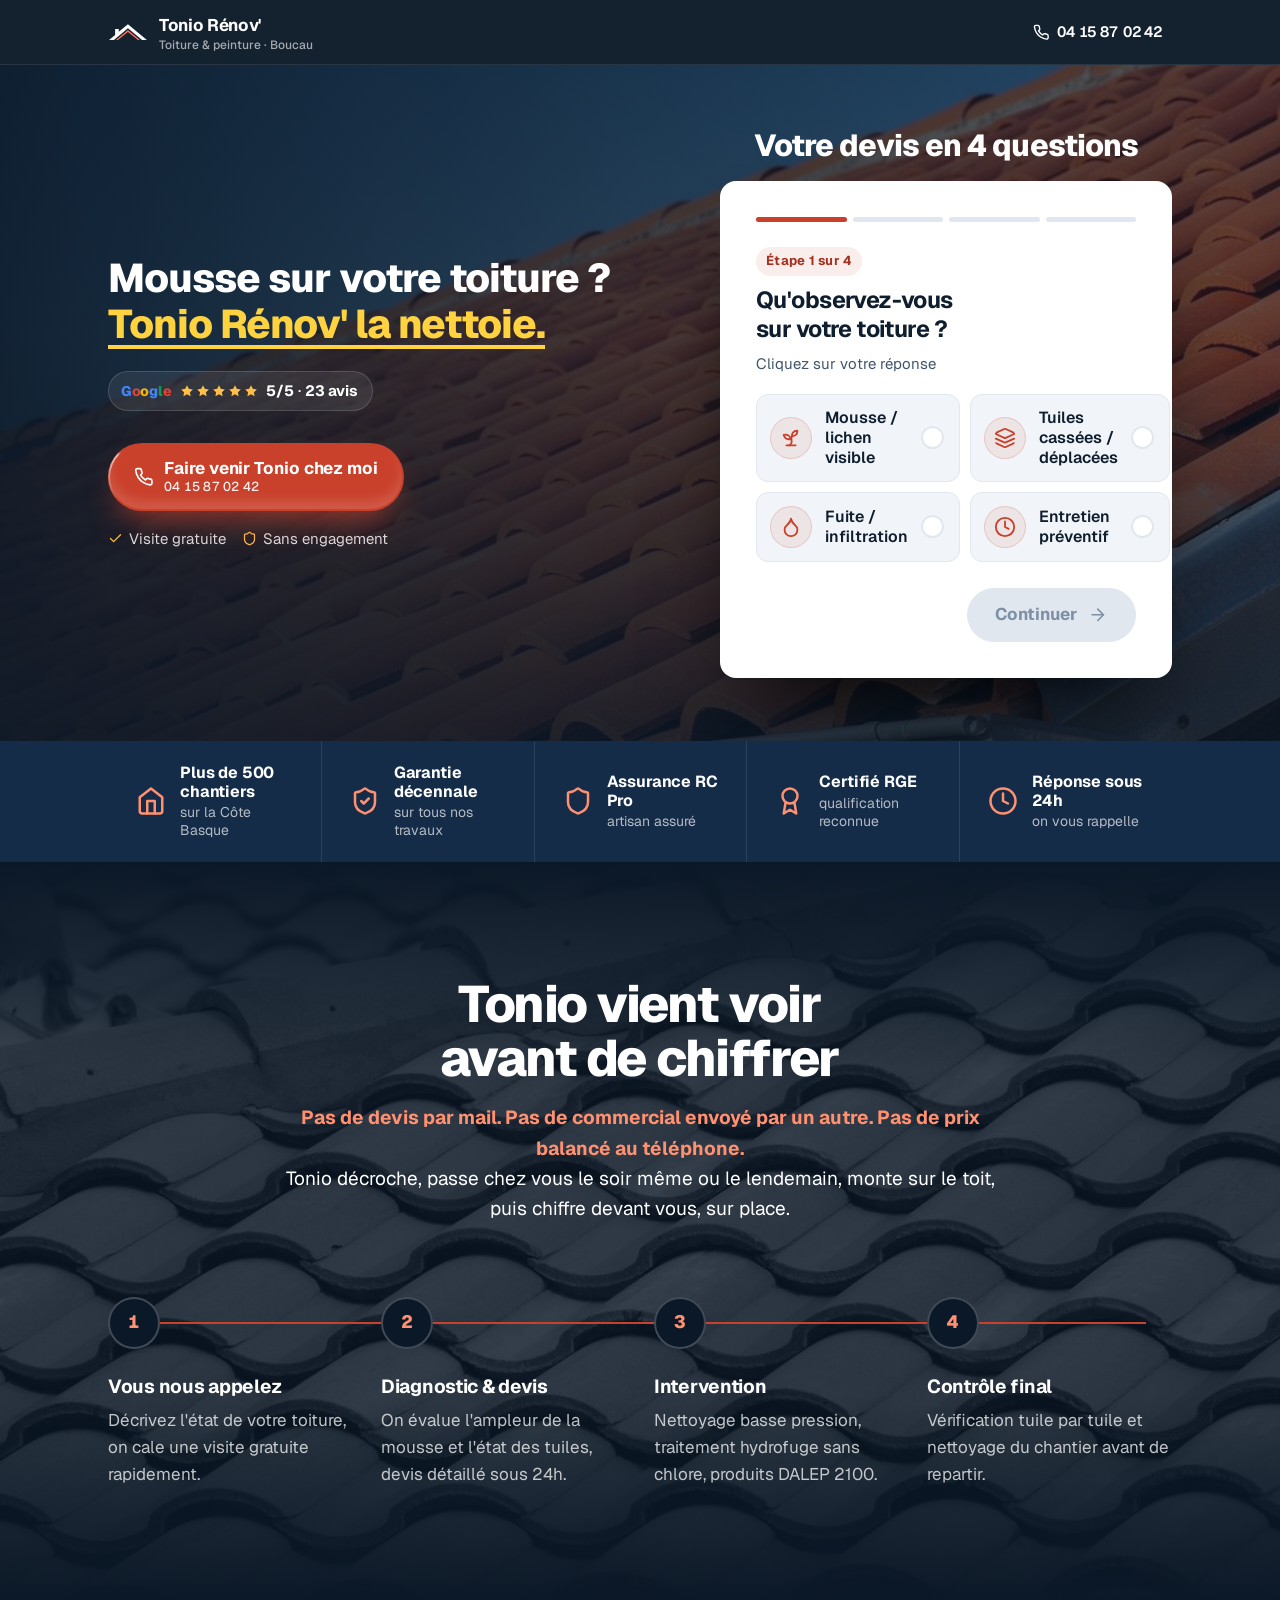
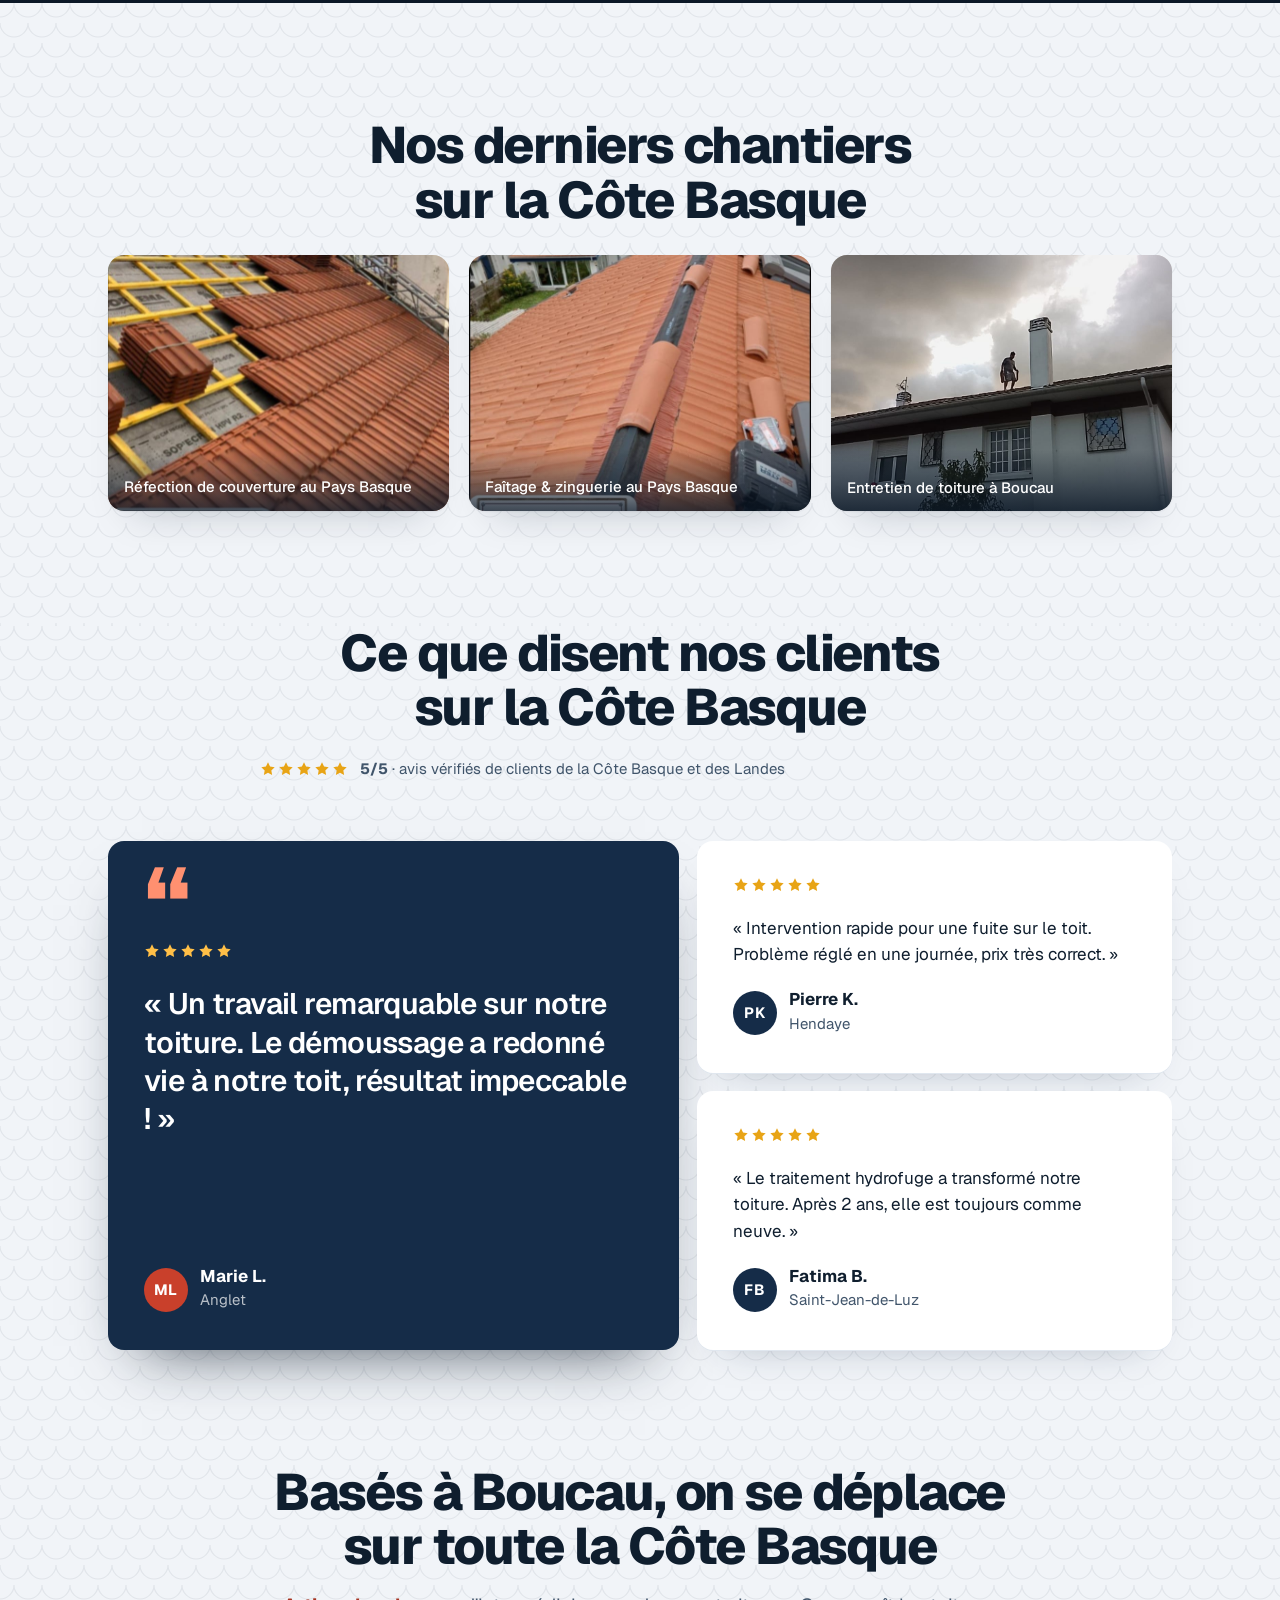
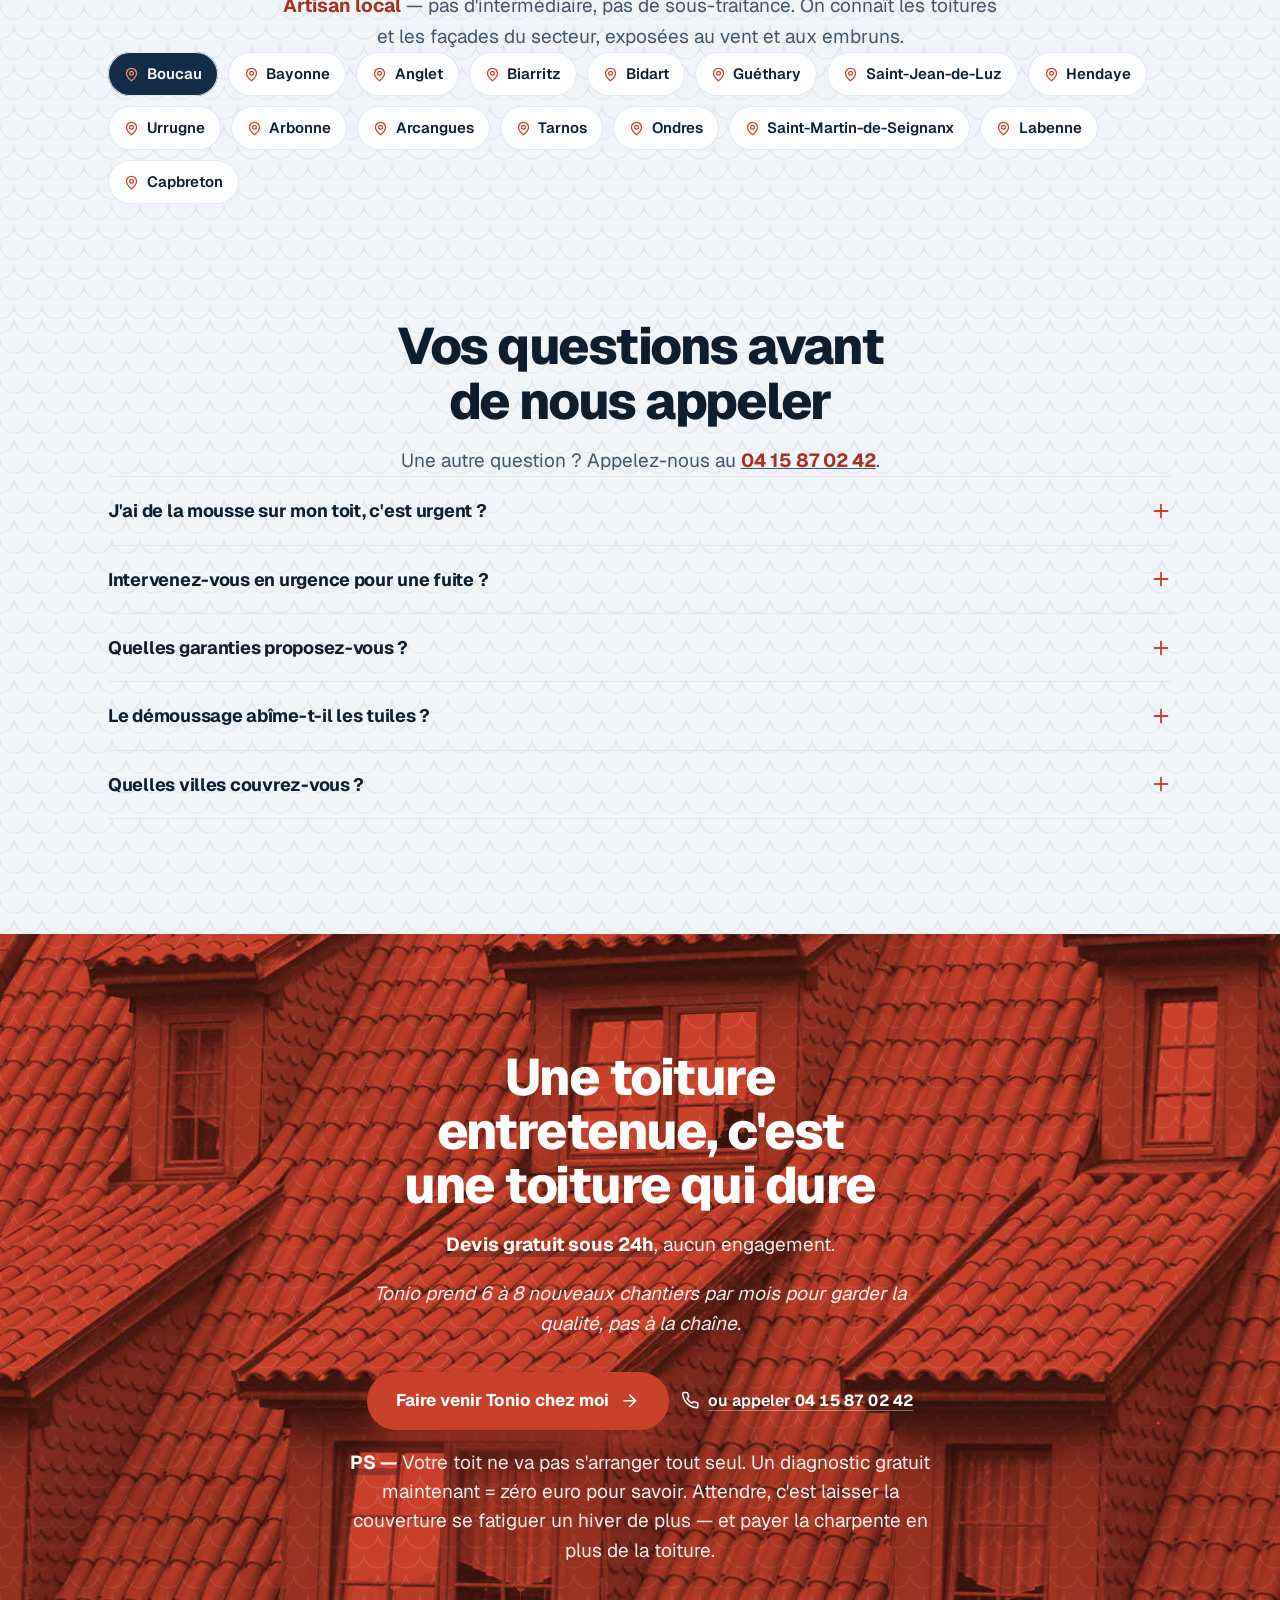
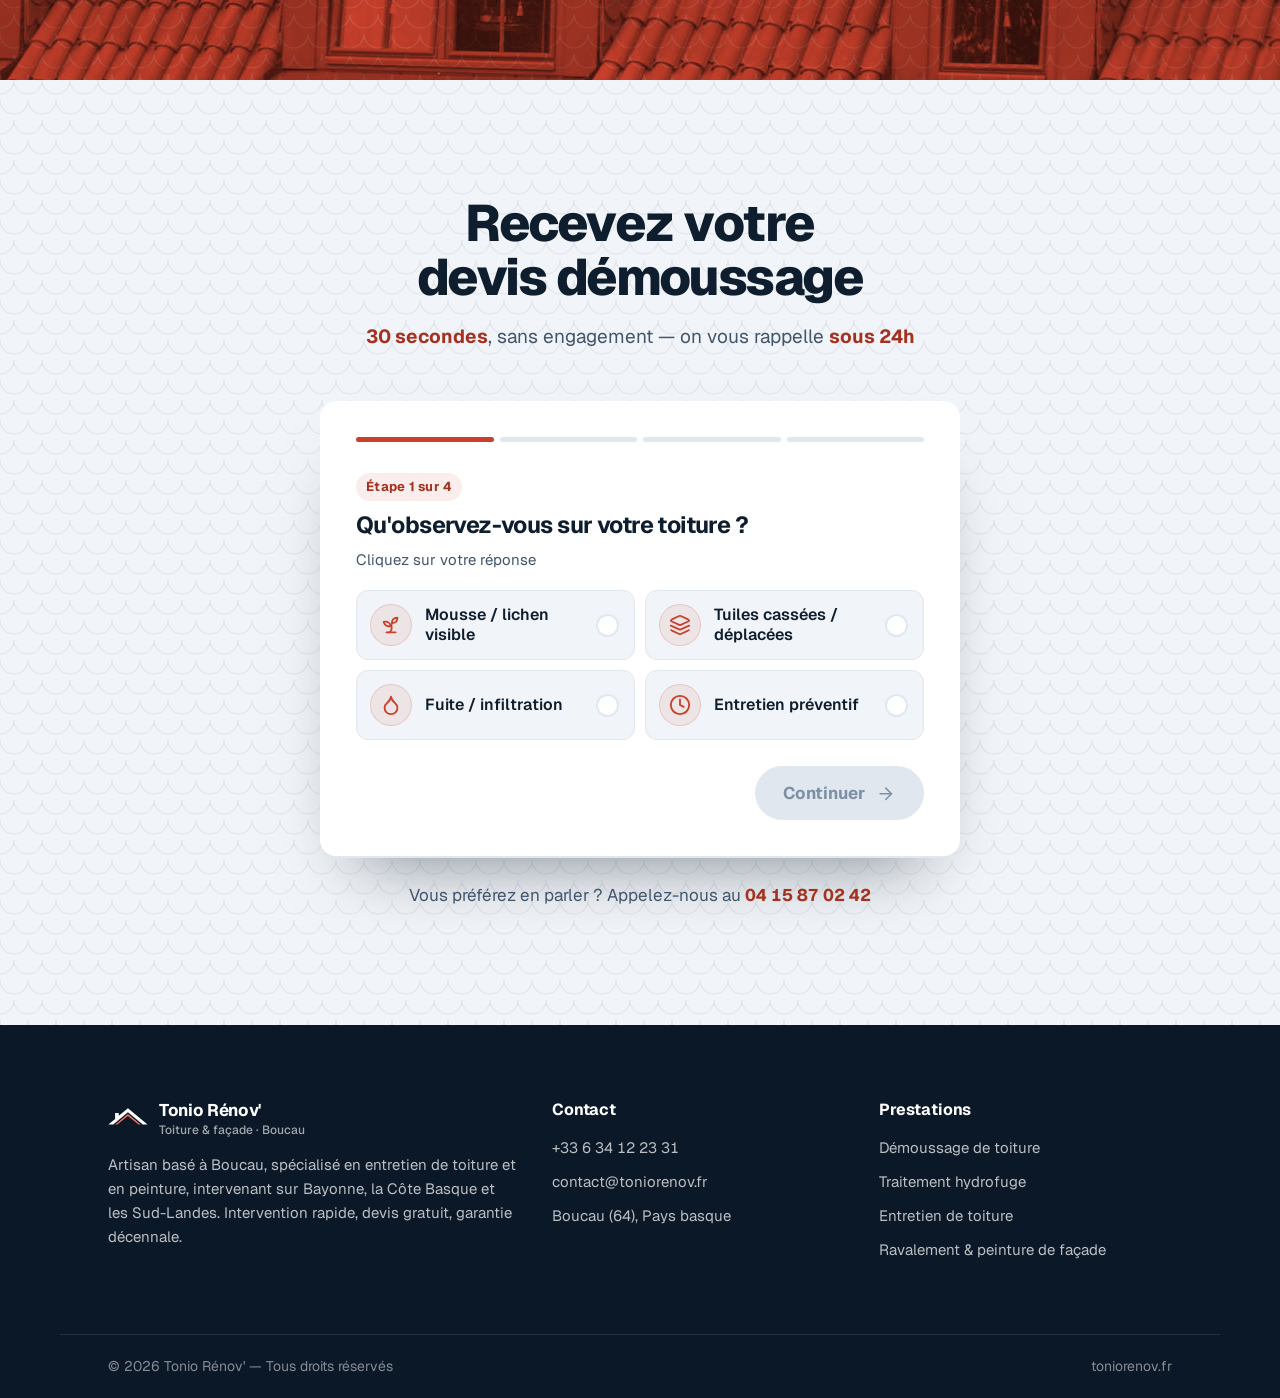
==== commit 2f4b06fc: "Hero CTA : numéro sous le label + effet lueur (shimmer) comme bouton Continuer - Numéro de téléphone" ====
--- a/index.html
+++ b/index.html
@@ -185,6 +185,12 @@
 /* CTA primaire du hero : même intensité que btn-call pour que « Décrire mon besoin » porte seul la conversion. */
 .btn-primary{background:var(--tuile);color:#fff;box-shadow:0 18px 34px -14px rgba(201,64,43,.85)}
 .btn-primary:hover{transform:translateY(-3px);box-shadow:0 24px 40px -14px rgba(201,64,43,.95)}
+.btn-primary:hover .sh-back{box-shadow:inset 0 -10px 14px rgba(255,255,255,.26)}
+.btn-stack{--h:68px;padding:0 1.6rem}
+.btn-stack .btn-txt{display:inline-flex;flex-direction:column;align-items:flex-start;line-height:1.1;text-align:left}
+.btn-stack .btn-txt b{font-weight:700;font-size:1.0625rem}
+.btn-stack .btn-txt small{font-weight:500;font-size:.8125rem;opacity:.9;letter-spacing:.015em;font-variant-numeric:tabular-nums;margin-top:3px}
+@media(max-width:560px){.btn-stack{--h:64px;padding:0 1.3rem}.btn-stack .btn-txt b{font-size:1rem}}
 /* Appel direct : lien assumé, pas 2e bouton concurrent. Le numéro reste visible pour les urgents. */
 .btn-tel{display:inline-flex;align-items:center;gap:.55em;color:#fff;font-weight:600;font-size:1rem;text-decoration:underline;text-decoration-color:rgba(255,255,255,.4);text-underline-offset:4px;transition:text-decoration-color .2s}
 .btn-tel:hover{text-decoration-color:#fff}
@@ -492,9 +498,9 @@
         <span class="stars" role="img" aria-label="5 étoiles sur 5"><svg class="ic ic-fill" viewBox="0 0 24 24" aria-hidden="true"><path d="m12 2 3.09 6.26L22 9.27l-5 4.87 1.18 6.88L12 17.77l-6.18 3.25L7 14.14 2 9.27l6.91-1.01z"/></svg><svg class="ic ic-fill" viewBox="0 0 24 24" aria-hidden="true"><path d="m12 2 3.09 6.26L22 9.27l-5 4.87 1.18 6.88L12 17.77l-6.18 3.25L7 14.14 2 9.27l6.91-1.01z"/></svg><svg class="ic ic-fill" viewBox="0 0 24 24" aria-hidden="true"><path d="m12 2 3.09 6.26L22 9.27l-5 4.87 1.18 6.88L12 17.77l-6.18 3.25L7 14.14 2 9.27l6.91-1.01z"/></svg><svg class="ic ic-fill" viewBox="0 0 24 24" aria-hidden="true"><path d="m12 2 3.09 6.26L22 9.27l-5 4.87 1.18 6.88L12 17.77l-6.18 3.25L7 14.14 2 9.27l6.91-1.01z"/></svg><svg class="ic ic-fill" viewBox="0 0 24 24" aria-hidden="true"><path d="m12 2 3.09 6.26L22 9.27l-5 4.87 1.18 6.88L12 17.77l-6.18 3.25L7 14.14 2 9.27l6.91-1.01z"/></svg></span><span><b>5/5</b> · <b>23 avis</b></span>
       </a>
       <div class="hero-cta fade" style="--d:2">
-        <a class="btn btn-primary" href="tel:+33415870242"><svg class="ic btn-ph" viewBox="0 0 24 24" aria-hidden="true"><path d="M22 16.92v3a2 2 0 0 1-2.18 2 19.79 19.79 0 0 1-8.63-3.07 19.5 19.5 0 0 1-6-6 19.79 19.79 0 0 1-3.07-8.67A2 2 0 0 1 4.11 2h3a2 2 0 0 1 2 1.72 12.84 12.84 0 0 0 .7 2.81 2 2 0 0 1-.45 2.11L8.09 9.91a16 16 0 0 0 6 6l1.27-1.27a2 2 0 0 1 2.11-.45 12.84 12.84 0 0 0 2.81.7A2 2 0 0 1 22 16.92z"/></svg><span>Faire venir Tonio chez moi</span></a>
+        <a class="btn btn-primary btn-stack" href="tel:+33415870242"><span class="sh-spark" aria-hidden="true"><span class="sh-slide"><span class="sh-spin"></span></span></span><span class="sh-back" aria-hidden="true"></span><svg class="ic btn-ph" viewBox="0 0 24 24" aria-hidden="true"><path d="M22 16.92v3a2 2 0 0 1-2.18 2 19.79 19.79 0 0 1-8.63-3.07 19.5 19.5 0 0 1-6-6 19.79 19.79 0 0 1-3.07-8.67A2 2 0 0 1 4.11 2h3a2 2 0 0 1 2 1.72 12.84 12.84 0 0 0 .7 2.81 2 2 0 0 1-.45 2.11L8.09 9.91a16 16 0 0 0 6 6l1.27-1.27a2 2 0 0 1 2.11-.45 12.84 12.84 0 0 0 2.81.7A2 2 0 0 1 22 16.92z"/></svg><span class="btn-txt"><b>Faire venir Tonio chez moi</b><small>04 15 87 02 42</small></span></a>
       </div>
-      <p class="hero-proof fade" style="--d:3"><span><svg class="ic " viewBox="0 0 24 24" aria-hidden="true"><path d="M20 6 9 17l-5-5"/></svg>Visite gratuite</span><span><svg class="ic " viewBox="0 0 24 24" aria-hidden="true"><path d="M20 13c0 5-3.5 7.5-7.66 8.95a1 1 0 0 1-.67-.01C7.5 20.5 4 18 4 13V6a1 1 0 0 1 1-1c2 0 4.5-1.2 6.24-2.72a1.17 1.17 0 0 1 1.52 0C14.51 3.81 17 5 19 5a1 1 0 0 1 1 1z"/></svg>Sans engagement</span><span class="hero-num">04 15 87 02 42</span></p>
+      <p class="hero-proof fade" style="--d:3"><span><svg class="ic " viewBox="0 0 24 24" aria-hidden="true"><path d="M20 6 9 17l-5-5"/></svg>Visite gratuite</span><span><svg class="ic " viewBox="0 0 24 24" aria-hidden="true"><path d="M20 13c0 5-3.5 7.5-7.66 8.95a1 1 0 0 1-.67-.01C7.5 20.5 4 18 4 13V6a1 1 0 0 1 1-1c2 0 4.5-1.2 6.24-2.72a1.17 1.17 0 0 1 1.52 0C14.51 3.81 17 5 19 5a1 1 0 0 1 1 1z"/></svg>Sans engagement</span></p>
     </div>
     <div class="hero-form" id="devis">
       <div class="hf-head"><h2 class="hf-t">Votre devis en 4 questions</h2></div>
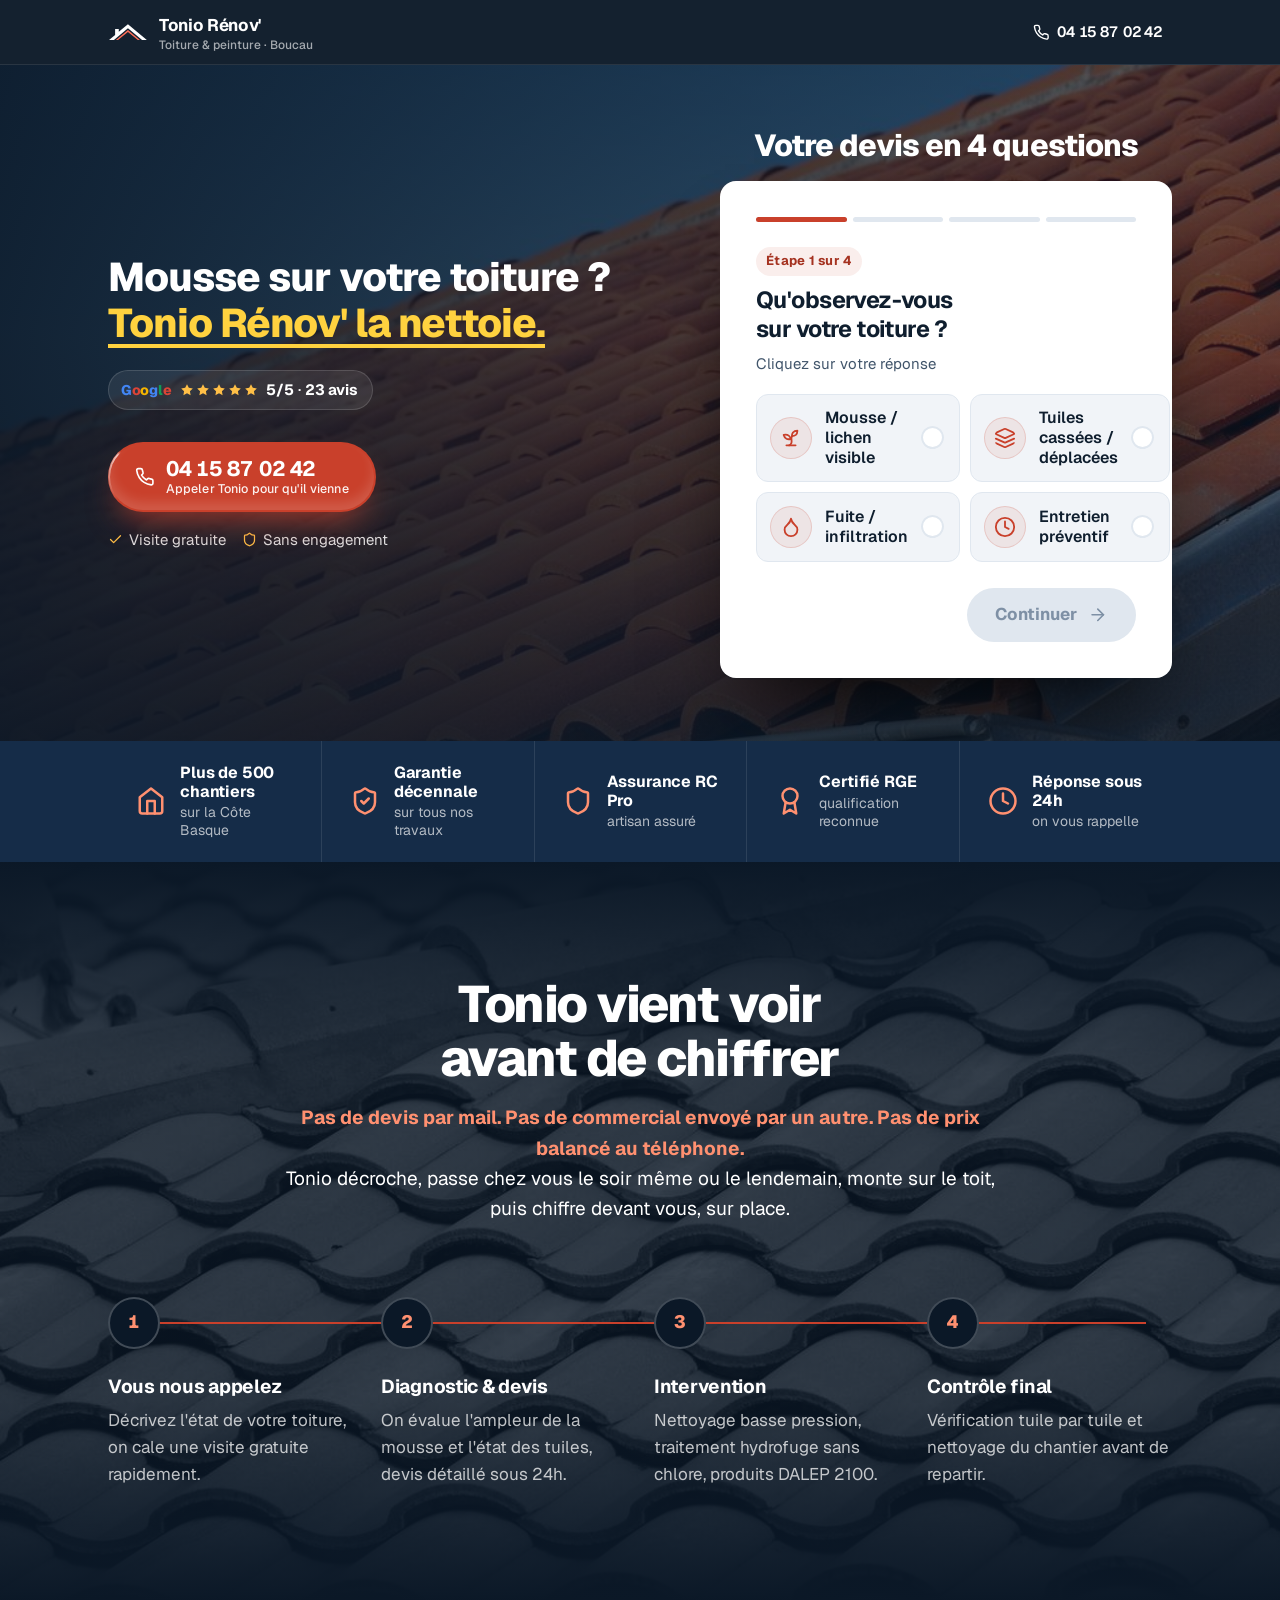
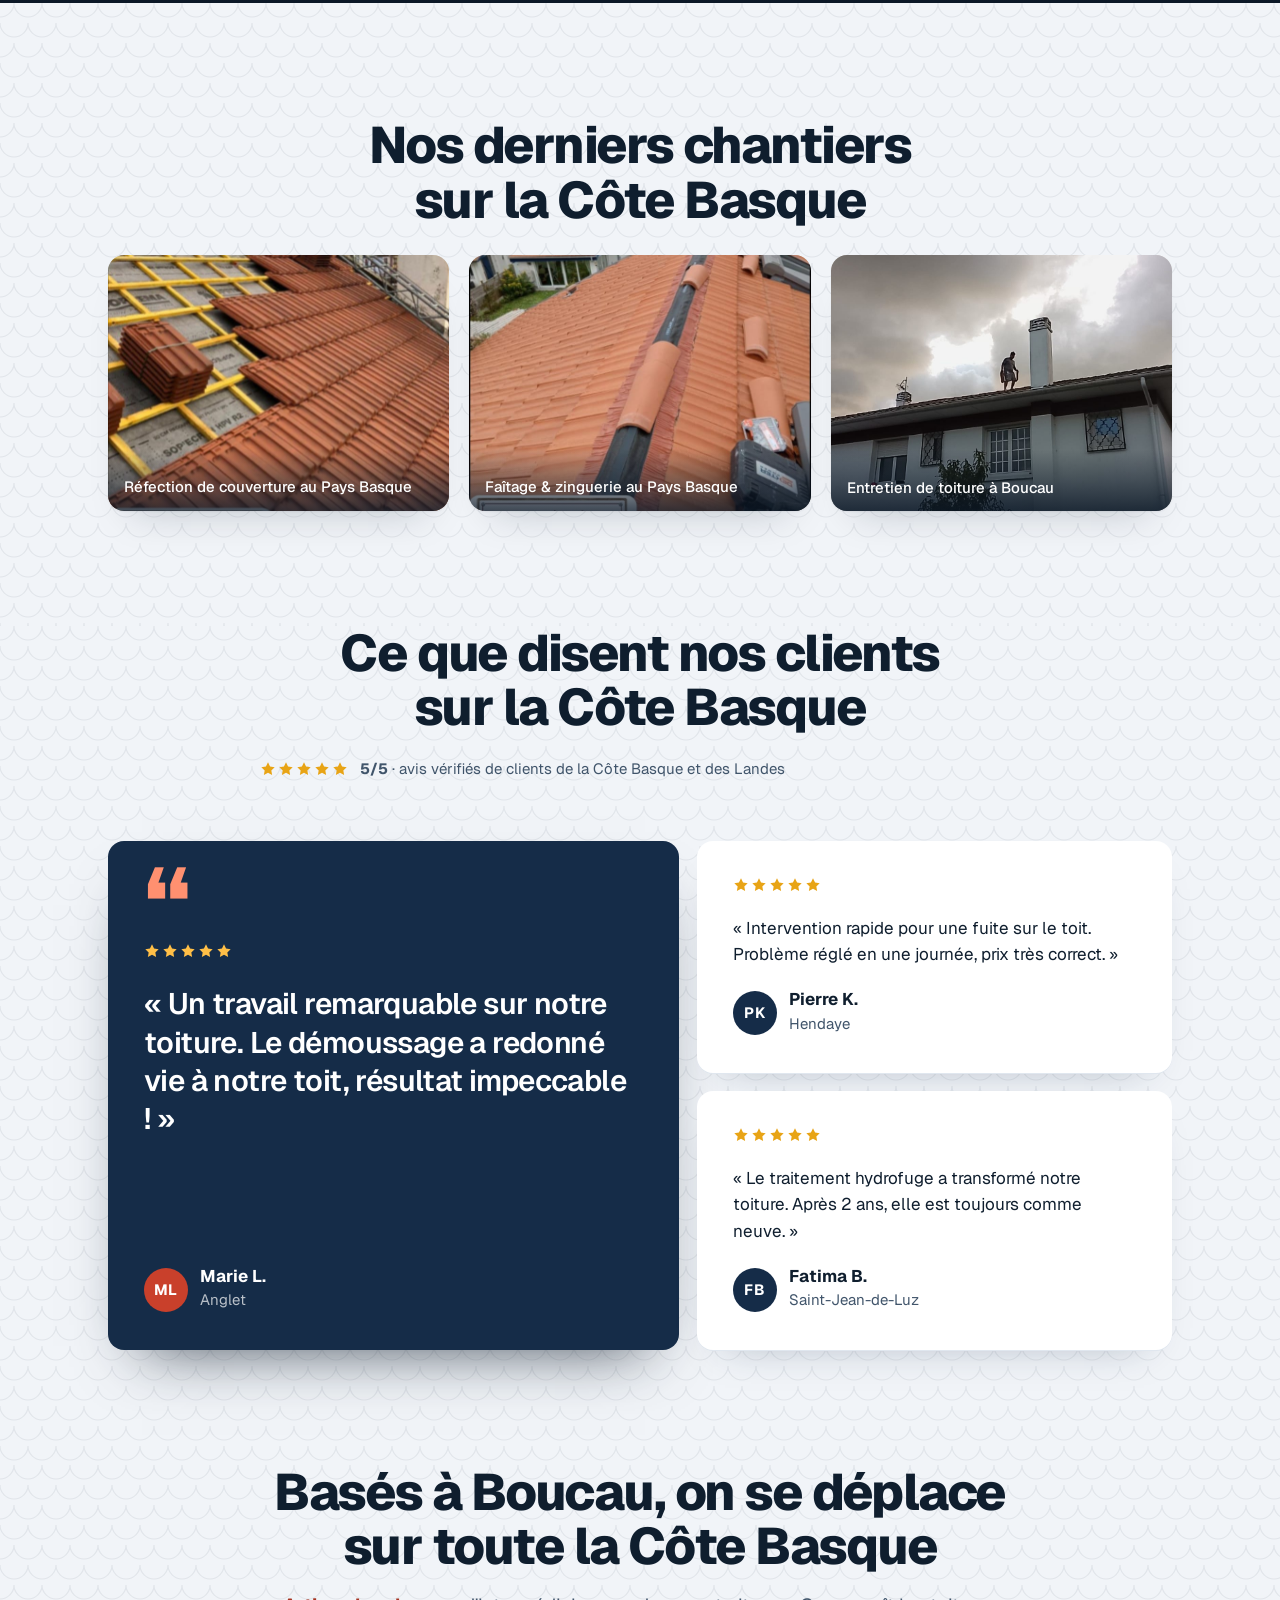
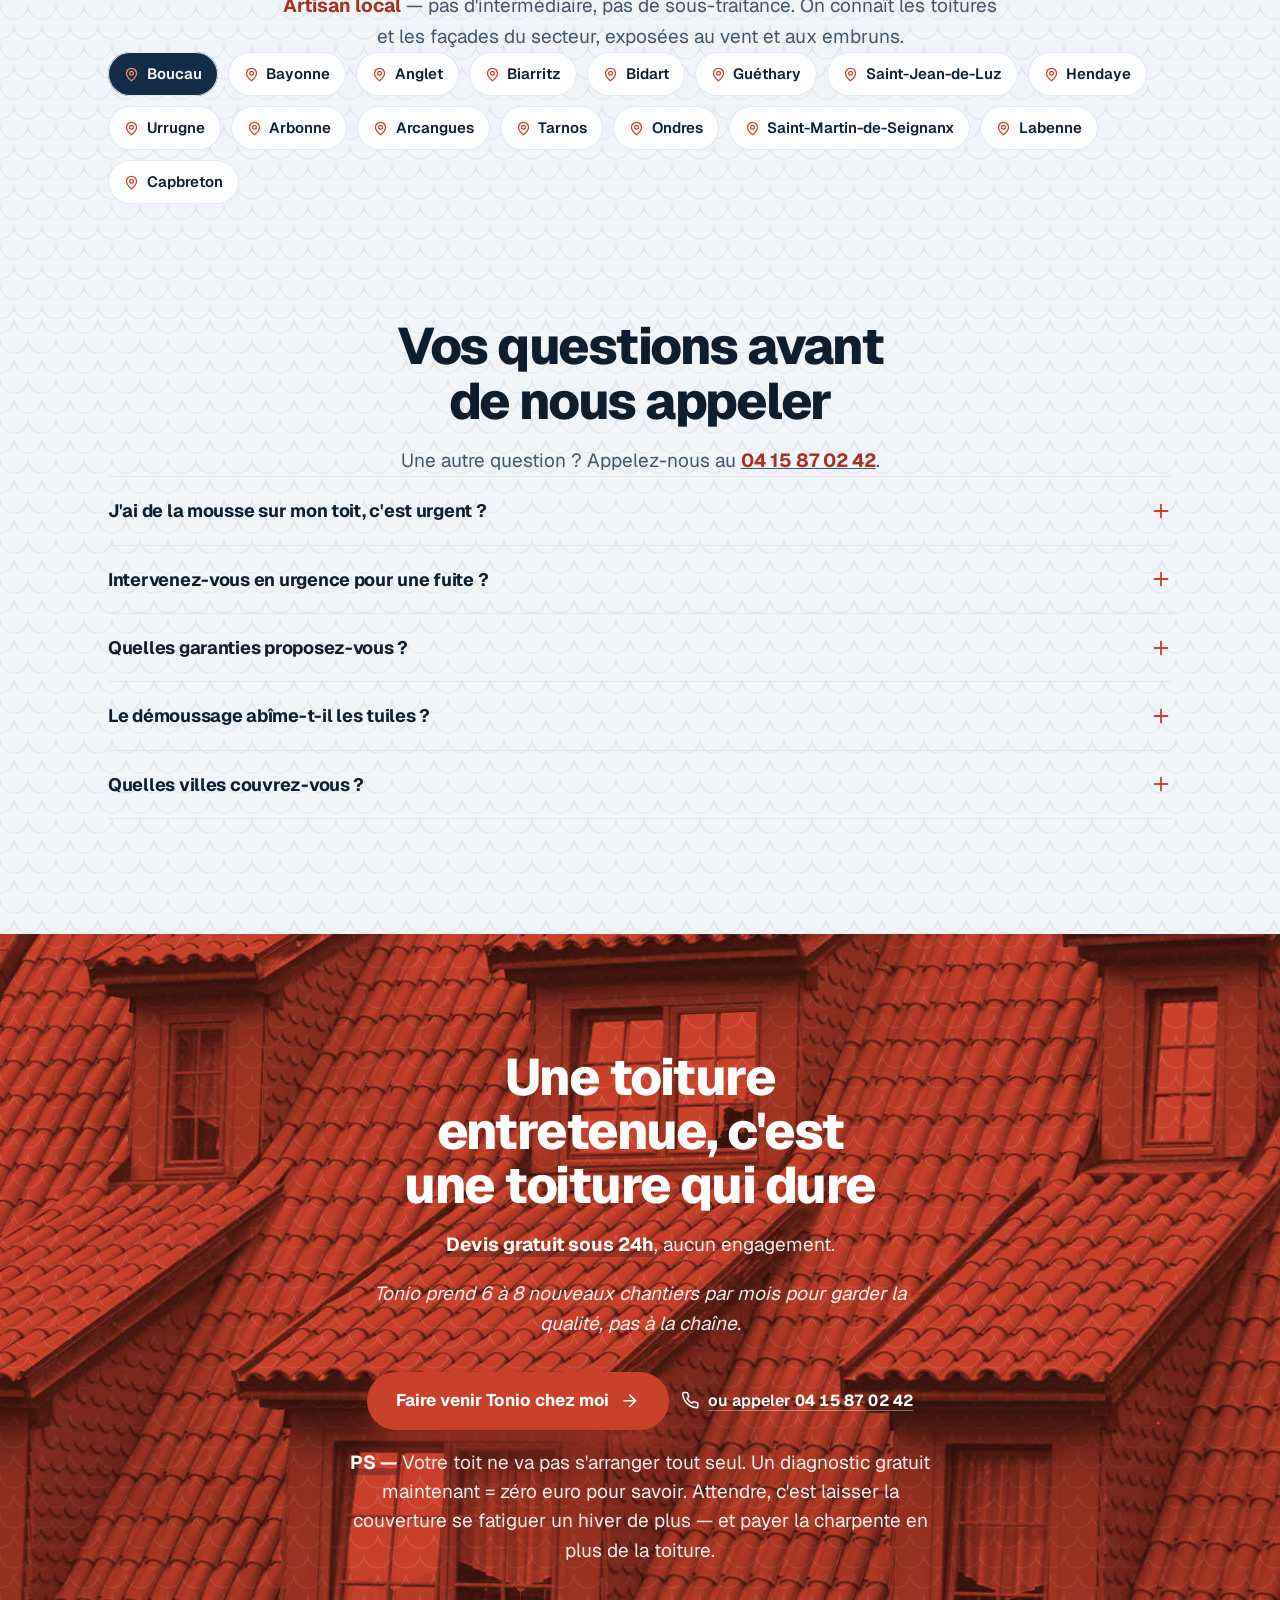
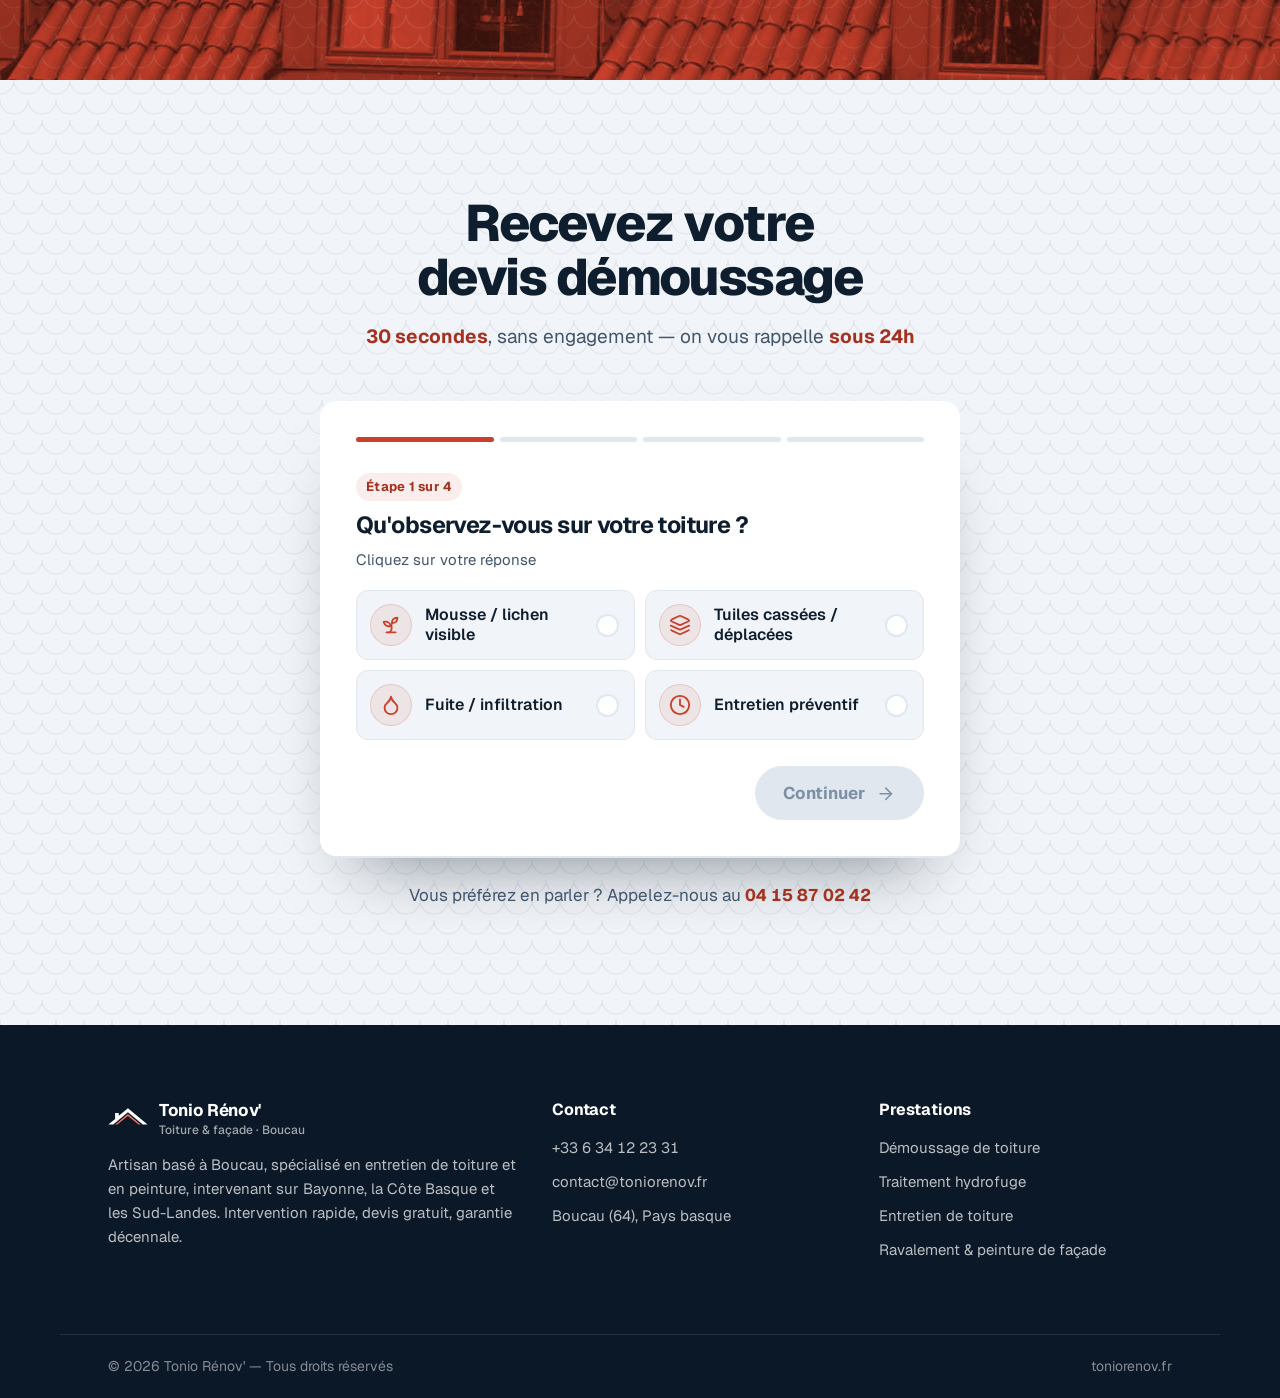
==== commit 62c8f2d7: "CTA hero : numéro en gros, label action en dessous Le numéro Twilio devient l'élément dominant du bo" ====
--- a/index.html
+++ b/index.html
@@ -186,11 +186,12 @@
 .btn-primary{background:var(--tuile);color:#fff;box-shadow:0 18px 34px -14px rgba(201,64,43,.85)}
 .btn-primary:hover{transform:translateY(-3px);box-shadow:0 24px 40px -14px rgba(201,64,43,.95)}
 .btn-primary:hover .sh-back{box-shadow:inset 0 -10px 14px rgba(255,255,255,.26)}
-.btn-stack{--h:68px;padding:0 1.6rem}
-.btn-stack .btn-txt{display:inline-flex;flex-direction:column;align-items:flex-start;line-height:1.1;text-align:left}
-.btn-stack .btn-txt b{font-weight:700;font-size:1.0625rem}
-.btn-stack .btn-txt small{font-weight:500;font-size:.8125rem;opacity:.9;letter-spacing:.015em;font-variant-numeric:tabular-nums;margin-top:3px}
-@media(max-width:560px){.btn-stack{--h:64px;padding:0 1.3rem}.btn-stack .btn-txt b{font-size:1rem}}
+.btn-stack{--h:70px;padding:0 1.7rem}
+.btn-stack .btn-txt{display:inline-flex;flex-direction:column;align-items:flex-start;line-height:1.05;text-align:left}
+.btn-stack .btn-txt b{font-weight:700;font-size:1.3125rem;letter-spacing:-.005em;font-variant-numeric:tabular-nums}
+.btn-stack .btn-txt small{font-weight:500;font-size:.78125rem;opacity:.92;letter-spacing:.01em;margin-top:2px;text-transform:none}
+@media(max-width:560px){.btn-stack{--h:66px;padding:0 1.35rem}.btn-stack .btn-txt b{font-size:1.1875rem}.btn-stack .btn-txt small{font-size:.75rem}}
+@media(max-width:360px){.btn-stack .btn-txt b{font-size:1.125rem}}
 /* Appel direct : lien assumé, pas 2e bouton concurrent. Le numéro reste visible pour les urgents. */
 .btn-tel{display:inline-flex;align-items:center;gap:.55em;color:#fff;font-weight:600;font-size:1rem;text-decoration:underline;text-decoration-color:rgba(255,255,255,.4);text-underline-offset:4px;transition:text-decoration-color .2s}
 .btn-tel:hover{text-decoration-color:#fff}
@@ -498,7 +499,7 @@
         <span class="stars" role="img" aria-label="5 étoiles sur 5"><svg class="ic ic-fill" viewBox="0 0 24 24" aria-hidden="true"><path d="m12 2 3.09 6.26L22 9.27l-5 4.87 1.18 6.88L12 17.77l-6.18 3.25L7 14.14 2 9.27l6.91-1.01z"/></svg><svg class="ic ic-fill" viewBox="0 0 24 24" aria-hidden="true"><path d="m12 2 3.09 6.26L22 9.27l-5 4.87 1.18 6.88L12 17.77l-6.18 3.25L7 14.14 2 9.27l6.91-1.01z"/></svg><svg class="ic ic-fill" viewBox="0 0 24 24" aria-hidden="true"><path d="m12 2 3.09 6.26L22 9.27l-5 4.87 1.18 6.88L12 17.77l-6.18 3.25L7 14.14 2 9.27l6.91-1.01z"/></svg><svg class="ic ic-fill" viewBox="0 0 24 24" aria-hidden="true"><path d="m12 2 3.09 6.26L22 9.27l-5 4.87 1.18 6.88L12 17.77l-6.18 3.25L7 14.14 2 9.27l6.91-1.01z"/></svg><svg class="ic ic-fill" viewBox="0 0 24 24" aria-hidden="true"><path d="m12 2 3.09 6.26L22 9.27l-5 4.87 1.18 6.88L12 17.77l-6.18 3.25L7 14.14 2 9.27l6.91-1.01z"/></svg></span><span><b>5/5</b> · <b>23 avis</b></span>
       </a>
       <div class="hero-cta fade" style="--d:2">
-        <a class="btn btn-primary btn-stack" href="tel:+33415870242"><span class="sh-spark" aria-hidden="true"><span class="sh-slide"><span class="sh-spin"></span></span></span><span class="sh-back" aria-hidden="true"></span><svg class="ic btn-ph" viewBox="0 0 24 24" aria-hidden="true"><path d="M22 16.92v3a2 2 0 0 1-2.18 2 19.79 19.79 0 0 1-8.63-3.07 19.5 19.5 0 0 1-6-6 19.79 19.79 0 0 1-3.07-8.67A2 2 0 0 1 4.11 2h3a2 2 0 0 1 2 1.72 12.84 12.84 0 0 0 .7 2.81 2 2 0 0 1-.45 2.11L8.09 9.91a16 16 0 0 0 6 6l1.27-1.27a2 2 0 0 1 2.11-.45 12.84 12.84 0 0 0 2.81.7A2 2 0 0 1 22 16.92z"/></svg><span class="btn-txt"><b>Faire venir Tonio chez moi</b><small>04 15 87 02 42</small></span></a>
+        <a class="btn btn-primary btn-stack" href="tel:+33415870242"><span class="sh-spark" aria-hidden="true"><span class="sh-slide"><span class="sh-spin"></span></span></span><span class="sh-back" aria-hidden="true"></span><svg class="ic btn-ph" viewBox="0 0 24 24" aria-hidden="true"><path d="M22 16.92v3a2 2 0 0 1-2.18 2 19.79 19.79 0 0 1-8.63-3.07 19.5 19.5 0 0 1-6-6 19.79 19.79 0 0 1-3.07-8.67A2 2 0 0 1 4.11 2h3a2 2 0 0 1 2 1.72 12.84 12.84 0 0 0 .7 2.81 2 2 0 0 1-.45 2.11L8.09 9.91a16 16 0 0 0 6 6l1.27-1.27a2 2 0 0 1 2.11-.45 12.84 12.84 0 0 0 2.81.7A2 2 0 0 1 22 16.92z"/></svg><span class="btn-txt"><b>04 15 87 02 42</b><small>Appeler Tonio pour qu'il vienne</small></span></a>
       </div>
       <p class="hero-proof fade" style="--d:3"><span><svg class="ic " viewBox="0 0 24 24" aria-hidden="true"><path d="M20 6 9 17l-5-5"/></svg>Visite gratuite</span><span><svg class="ic " viewBox="0 0 24 24" aria-hidden="true"><path d="M20 13c0 5-3.5 7.5-7.66 8.95a1 1 0 0 1-.67-.01C7.5 20.5 4 18 4 13V6a1 1 0 0 1 1-1c2 0 4.5-1.2 6.24-2.72a1.17 1.17 0 0 1 1.52 0C14.51 3.81 17 5 19 5a1 1 0 0 1 1 1z"/></svg>Sans engagement</span></p>
     </div>
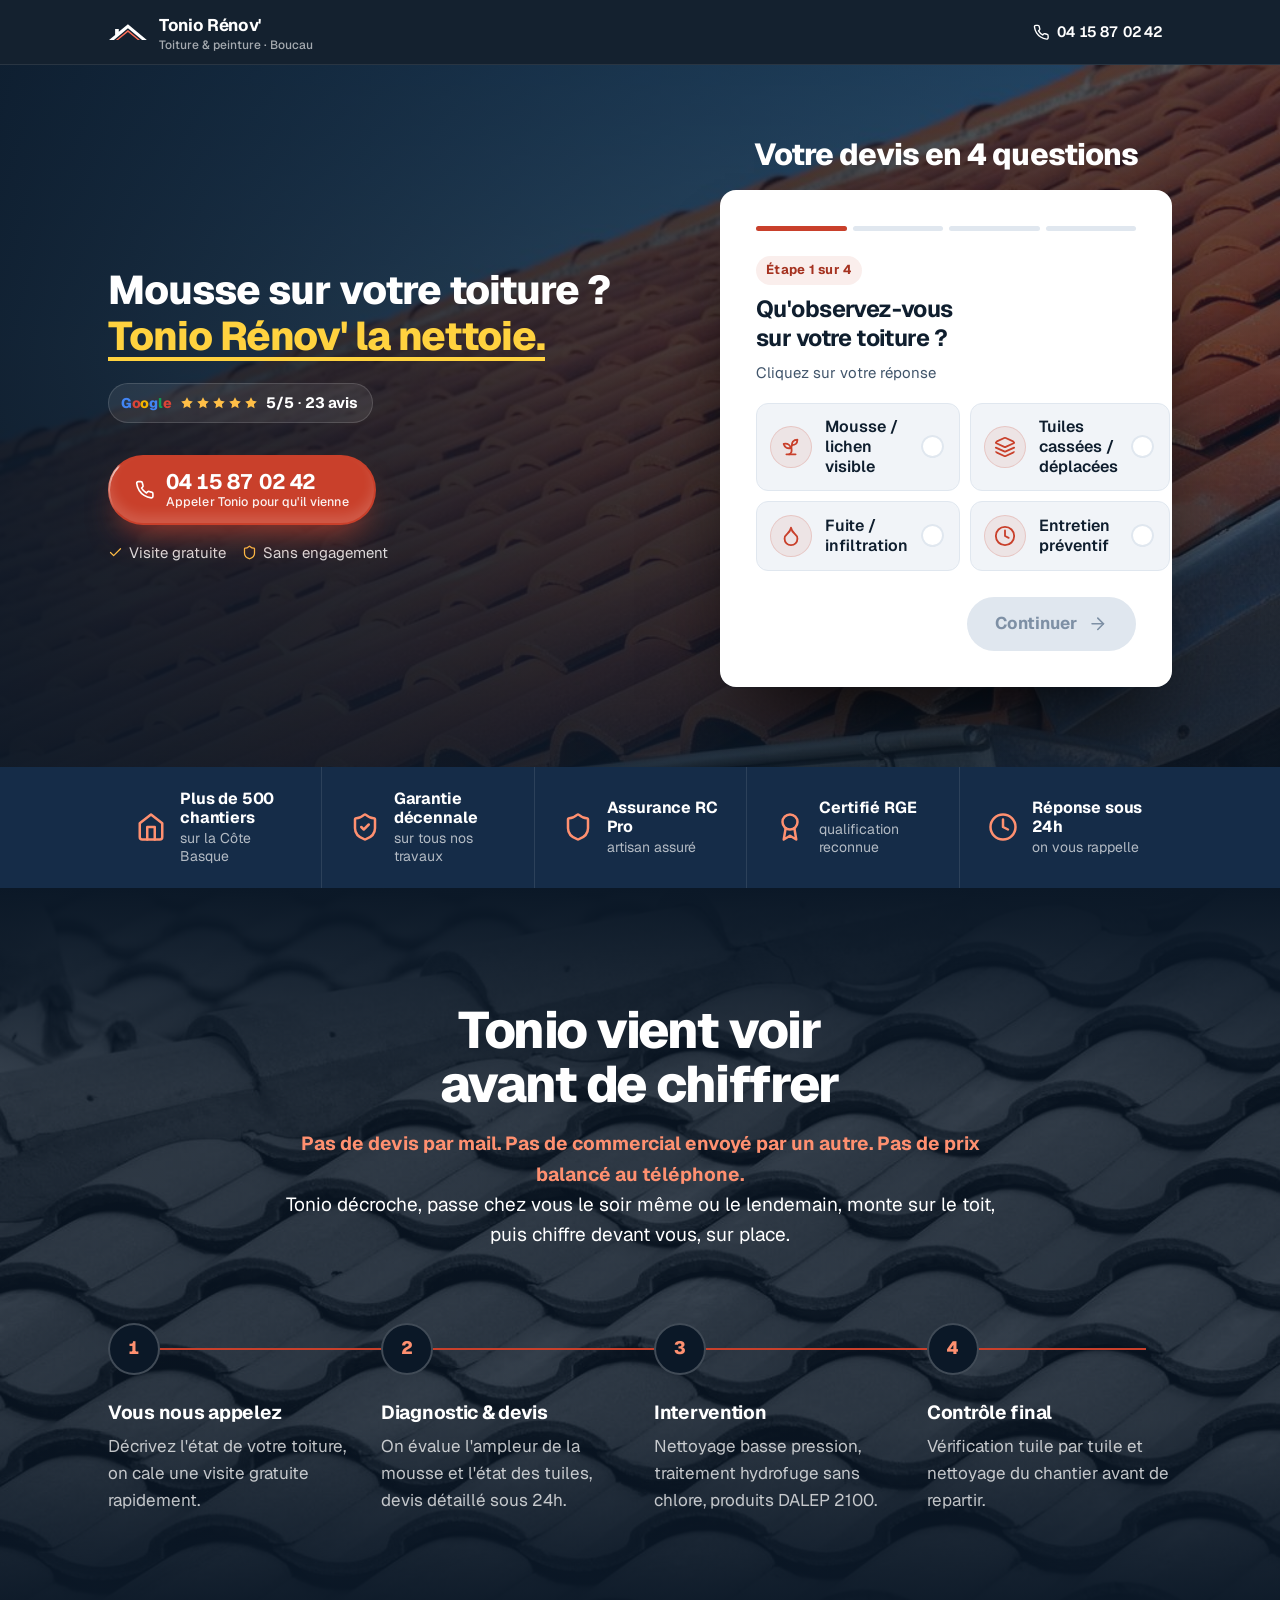
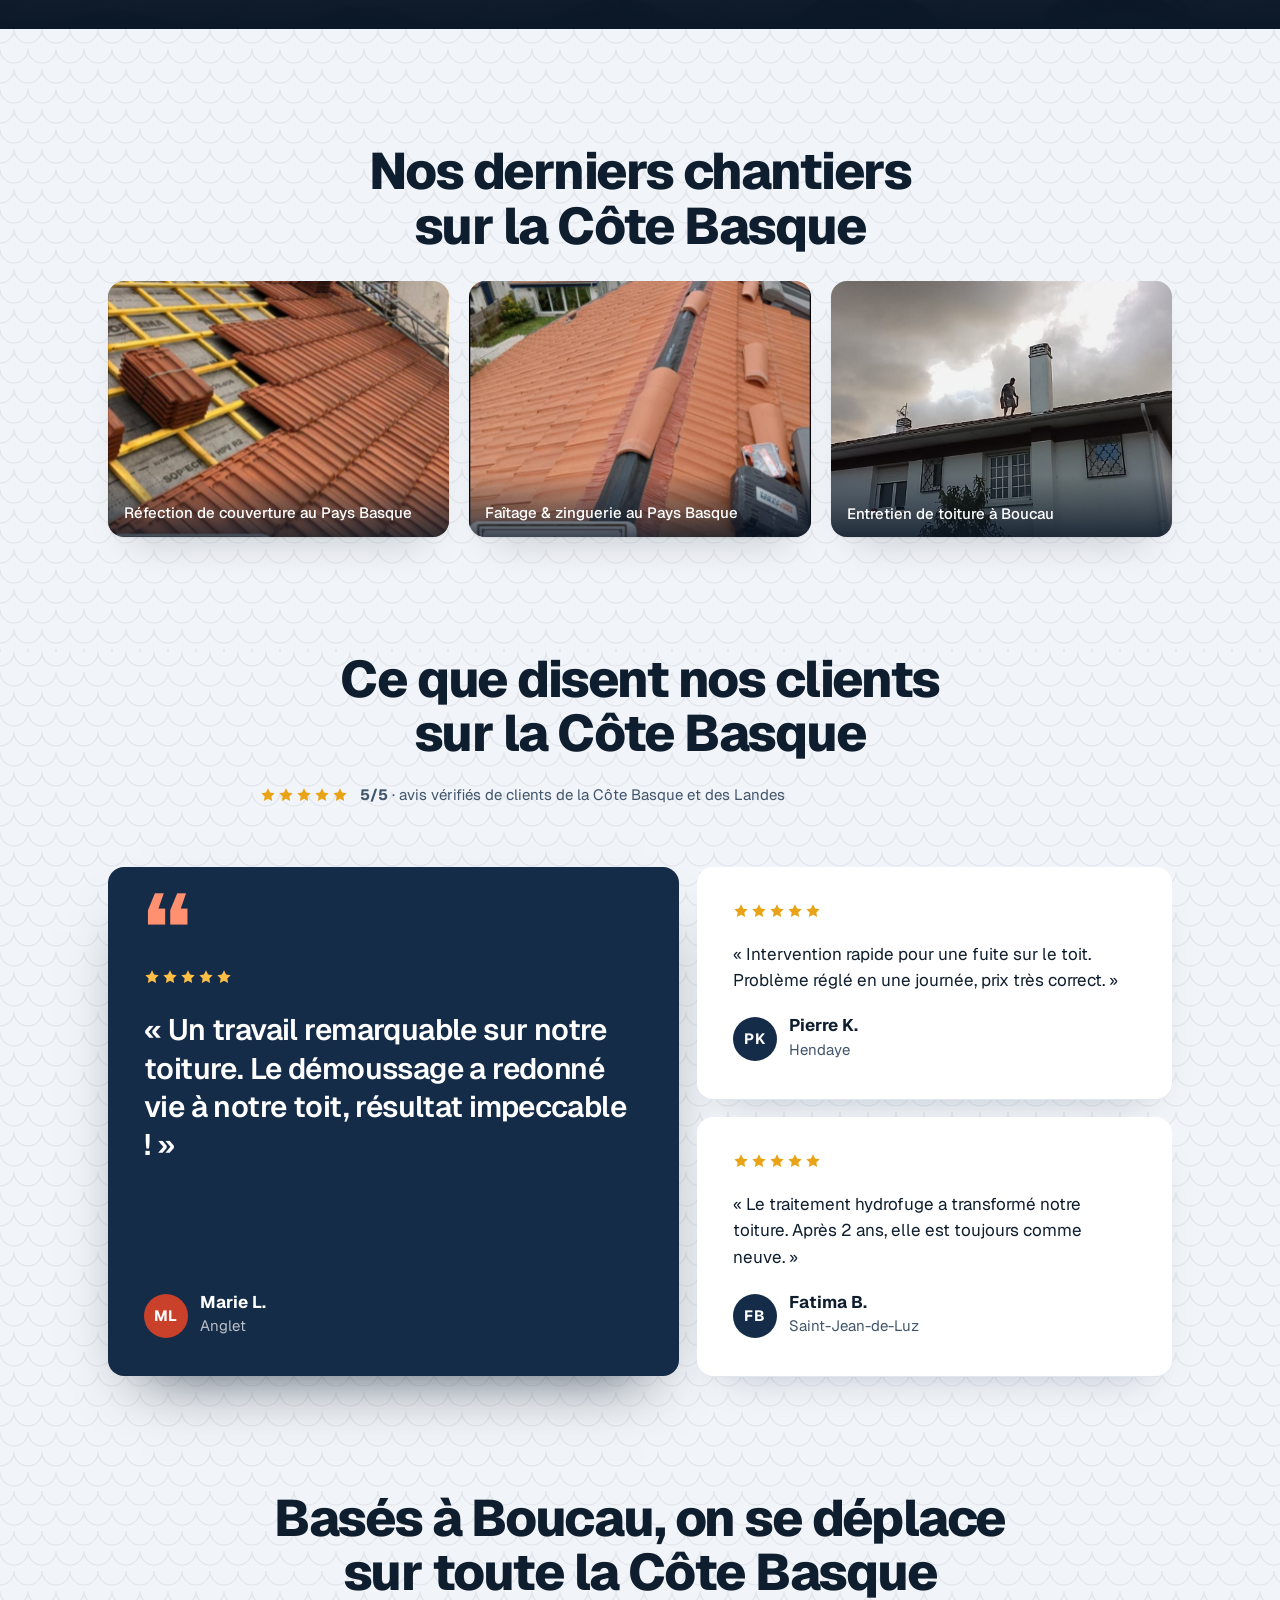
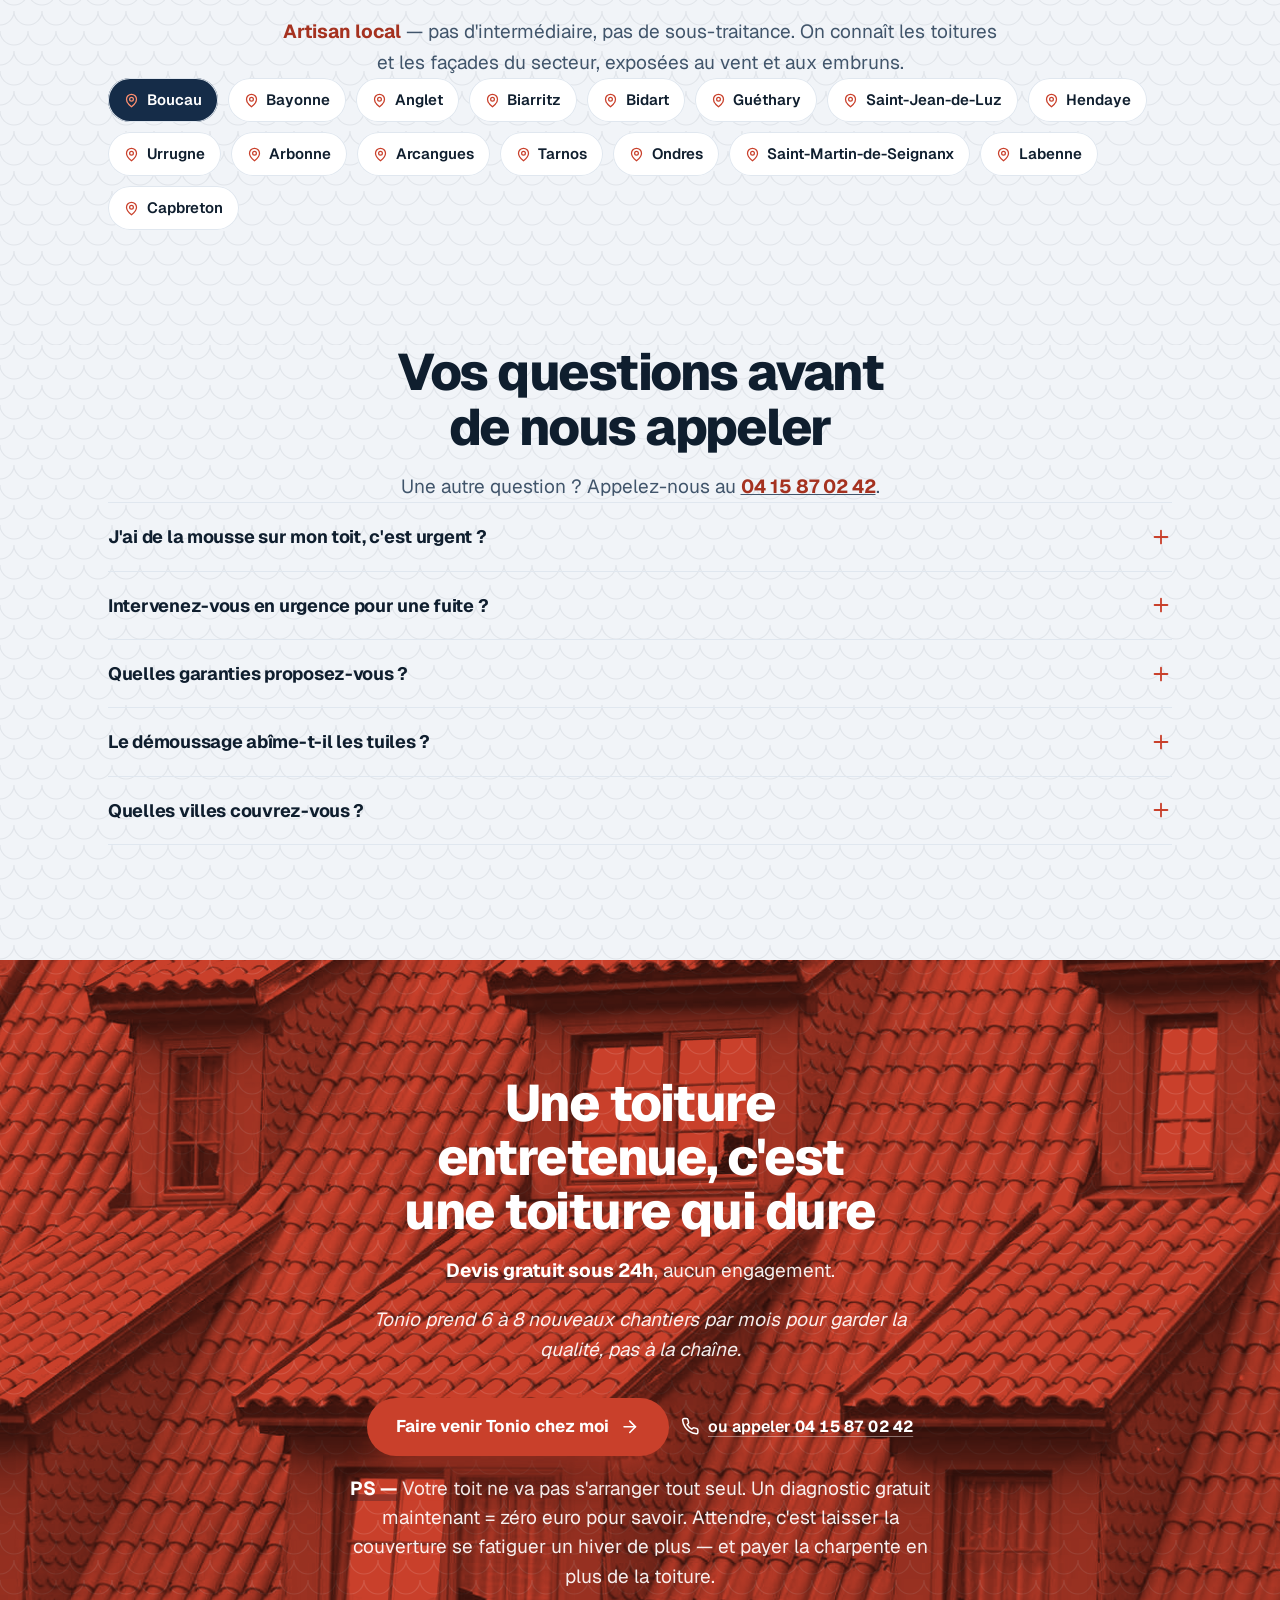
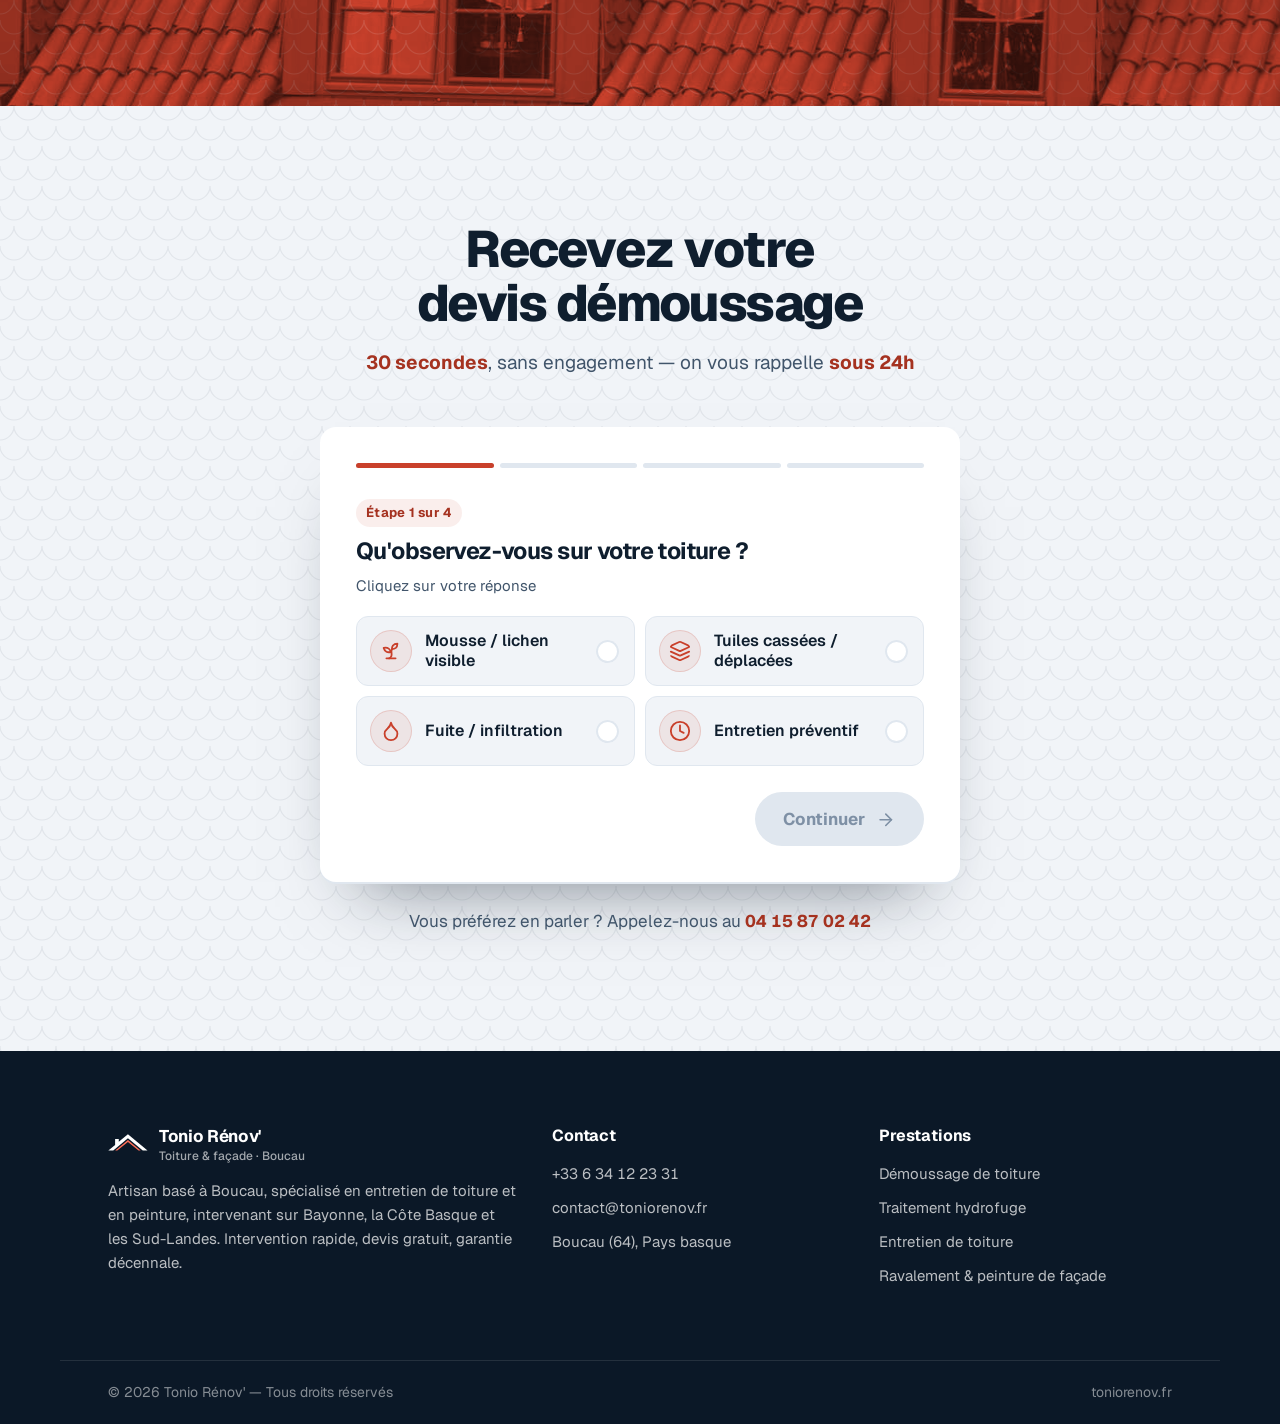
==== commit b6bd6572: "Fix galeries 404 sur sous-pages + hero plus large sous le formulaire - Les <img> de la galerie sorta" ====
--- a/index.html
+++ b/index.html
@@ -213,12 +213,14 @@
    Ordinateur : texte et boutons à gauche, formulaire à droite, sur la même ligne.
    Mobile : titre + boutons d'appel d'abord, formulaire directement en dessous. */
 @media(min-width:1060px){
-  .hero-in{grid-template-columns:minmax(0,1fr) minmax(392px,452px)}
+  .hero-in{grid-template-columns:minmax(0,1fr) minmax(392px,452px);padding-block:clamp(72px,8vh,112px)}
   .hero::before{background:linear-gradient(90deg,rgba(11,24,39,.92) 0%,rgba(11,24,39,.72) 46%,rgba(11,24,39,.5) 100%),linear-gradient(180deg,rgba(11,24,39,.35) 0%,rgba(11,24,39,.2) 40%,rgba(11,24,39,.6) 100%)}
   /* Quand hero split (texte à gauche, formulaire à droite), le centrage tombe mal. On revient à gauche. */
   .hero-copy{text-align:left}
   .hero-cta{justify-content:flex-start}
   .hero-proof{justify-content:flex-start}
+  /* Garantit que la colonne droite (formulaire) ne touche jamais le bord bas du hero. */
+  .hero-form{padding-bottom:8px}
 }
 .hero-form{min-width:0}
 .hf-head{margin-bottom:18px;text-align:center}
@@ -534,9 +536,9 @@
   <div class="wrap">
     <div class="sec-head center"><h2 class="split " aria-label="Nos derniers chantiers sur la Côte Basque"><span class="w" style="--i:0" aria-hidden="true">Nos</span> <span class="w" style="--i:1" aria-hidden="true">derniers</span> <span class="w" style="--i:2" aria-hidden="true">chantiers</span> <span class="w" style="--i:3" aria-hidden="true">sur</span> <span class="w" style="--i:4" aria-hidden="true">la</span> <span class="w" style="--i:5" aria-hidden="true">Côte</span> <span class="w" style="--i:6" aria-hidden="true">Basque</span></h2></div>
     <ul class="gal-grid reveal" style="--d:1">
-      <li><img src="img/galerie-real-refection-toiture.jpg" alt="Réfection de couverture au Pays Basque" loading="lazy" decoding="async"><figcaption>Réfection de couverture au Pays Basque</figcaption></li>
-      <li><img src="img/galerie-real-zinguerie-faitage.jpg" alt="Faîtage & zinguerie au Pays Basque" loading="lazy" decoding="async"><figcaption>Faîtage & zinguerie au Pays Basque</figcaption></li>
-      <li><img src="img/galerie-real-toiture-chantier.jpg" alt="Entretien de toiture à Boucau" loading="lazy" decoding="async"><figcaption>Entretien de toiture à Boucau</figcaption></li>
+      <li><img src="/img/galerie-real-refection-toiture.jpg" alt="Réfection de couverture au Pays Basque" loading="lazy" decoding="async"><figcaption>Réfection de couverture au Pays Basque</figcaption></li>
+      <li><img src="/img/galerie-real-zinguerie-faitage.jpg" alt="Faîtage & zinguerie au Pays Basque" loading="lazy" decoding="async"><figcaption>Faîtage & zinguerie au Pays Basque</figcaption></li>
+      <li><img src="/img/galerie-real-toiture-chantier.jpg" alt="Entretien de toiture à Boucau" loading="lazy" decoding="async"><figcaption>Entretien de toiture à Boucau</figcaption></li>
     </ul>
   </div>
 </section>
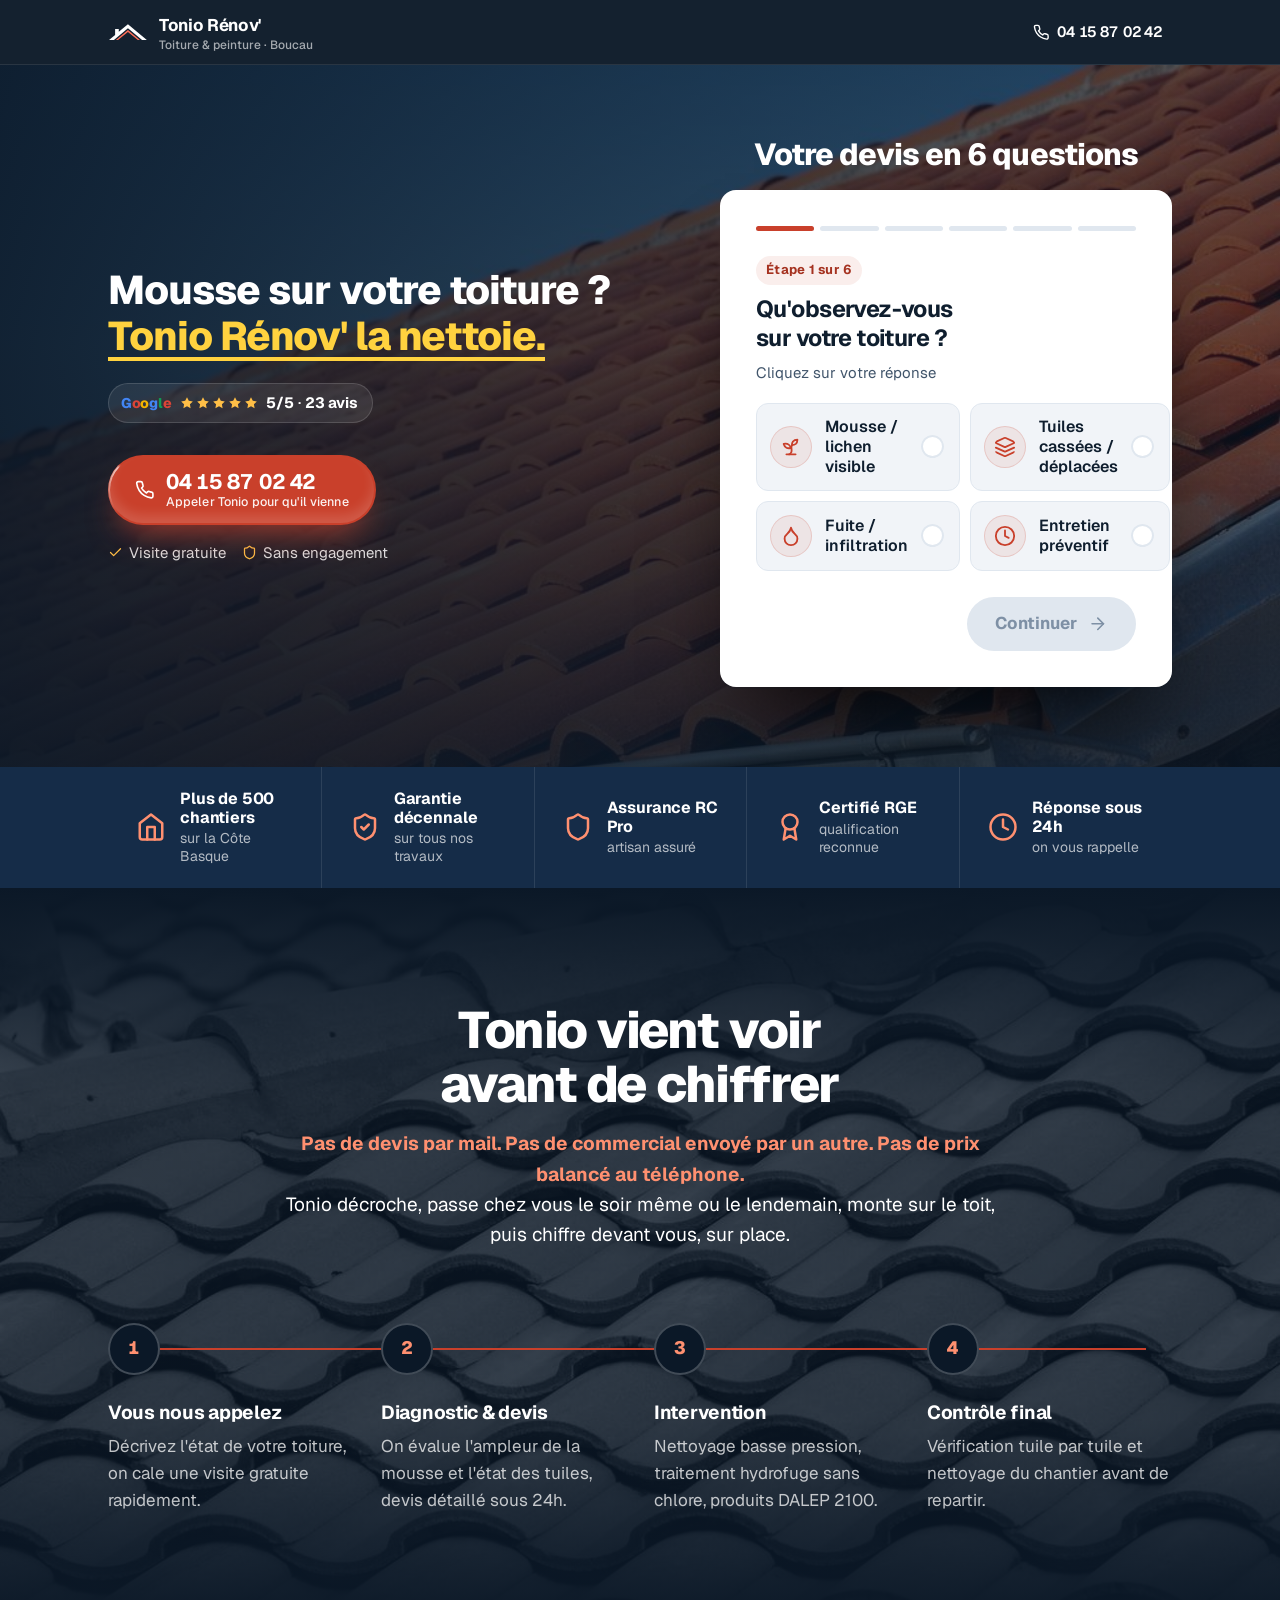
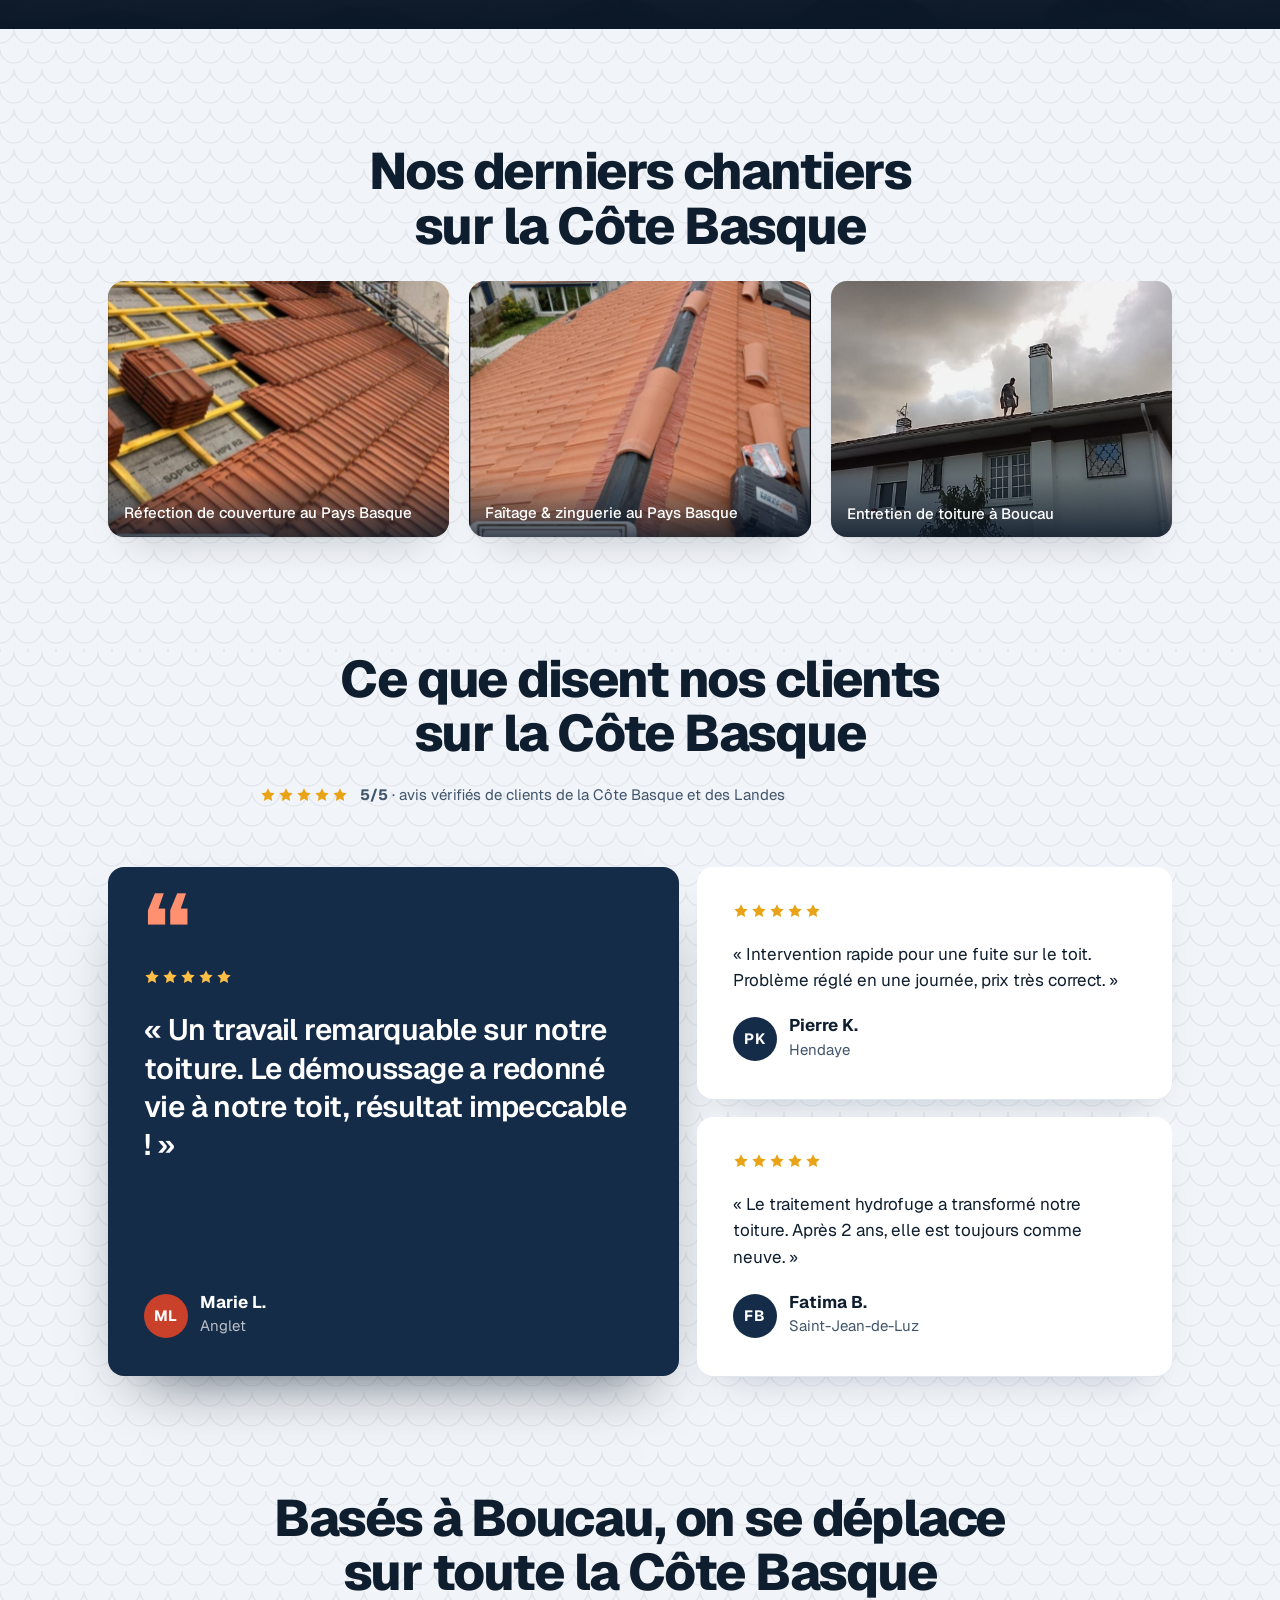
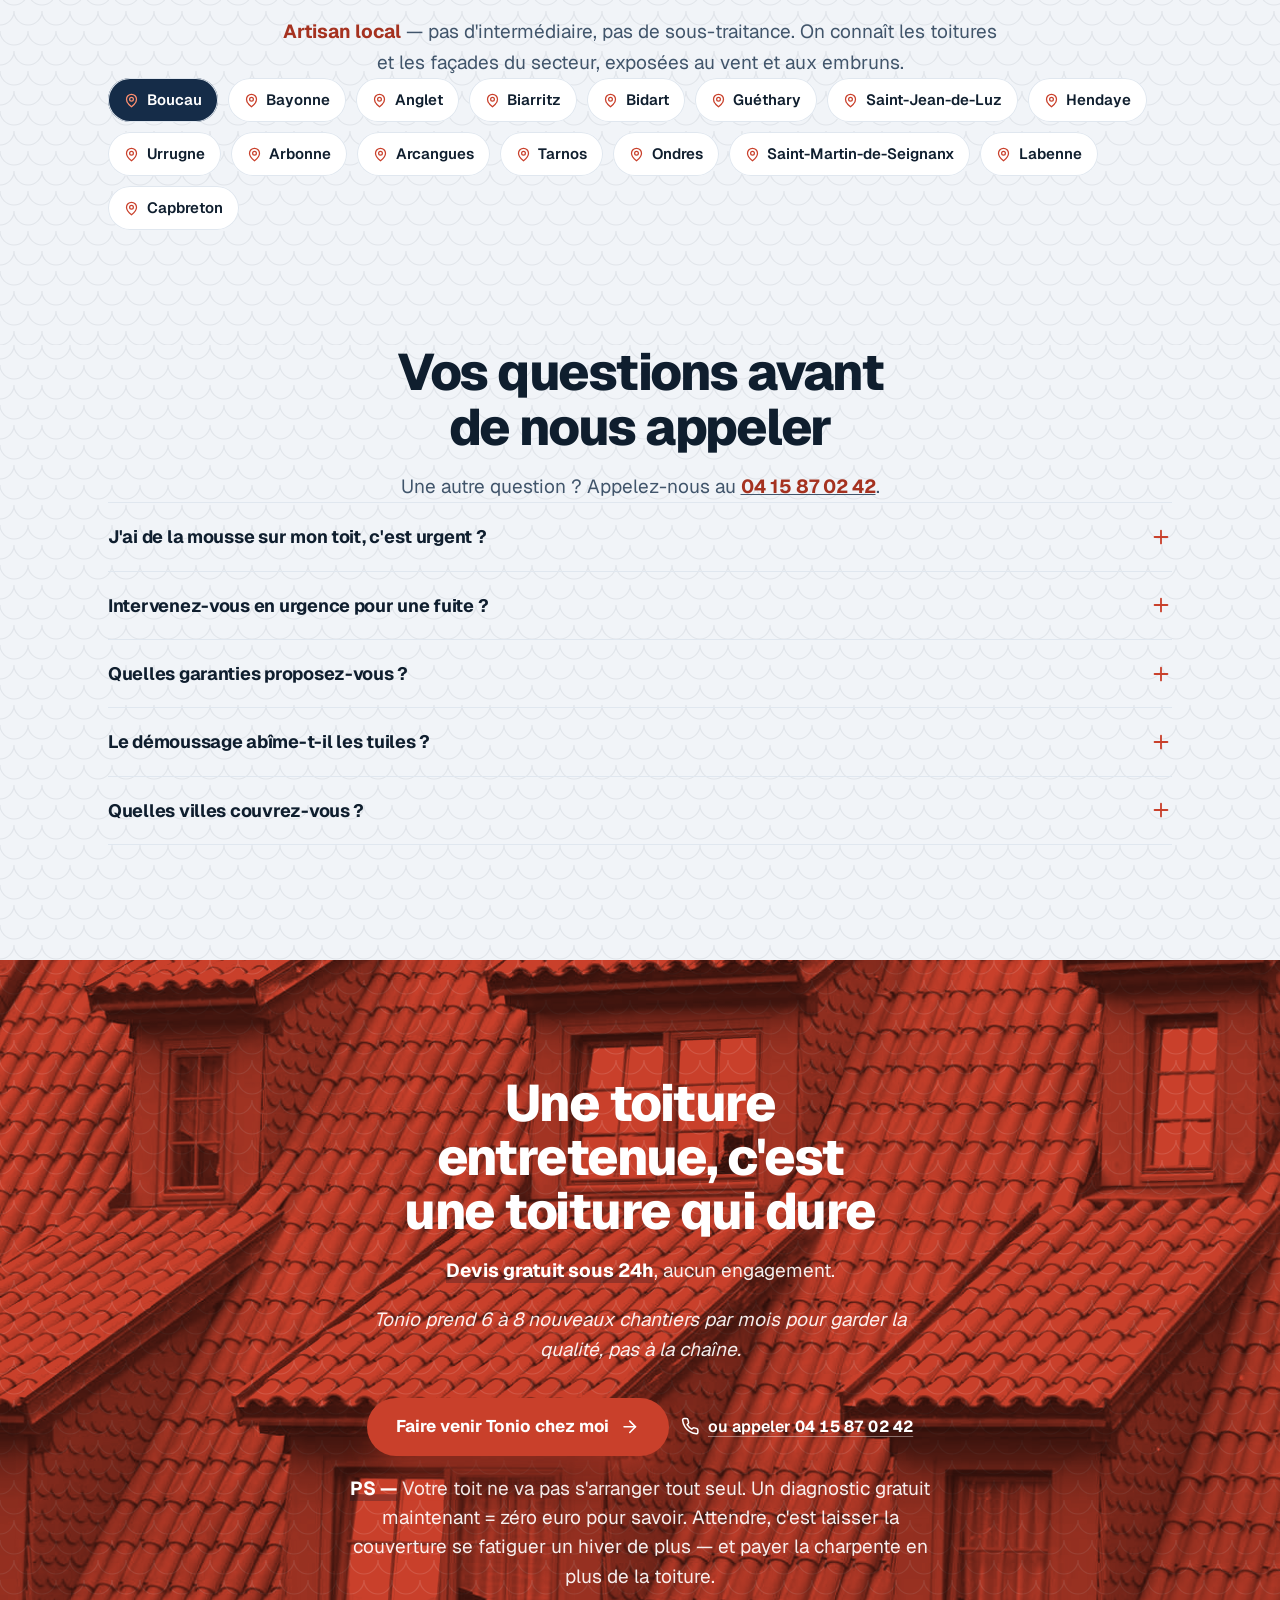
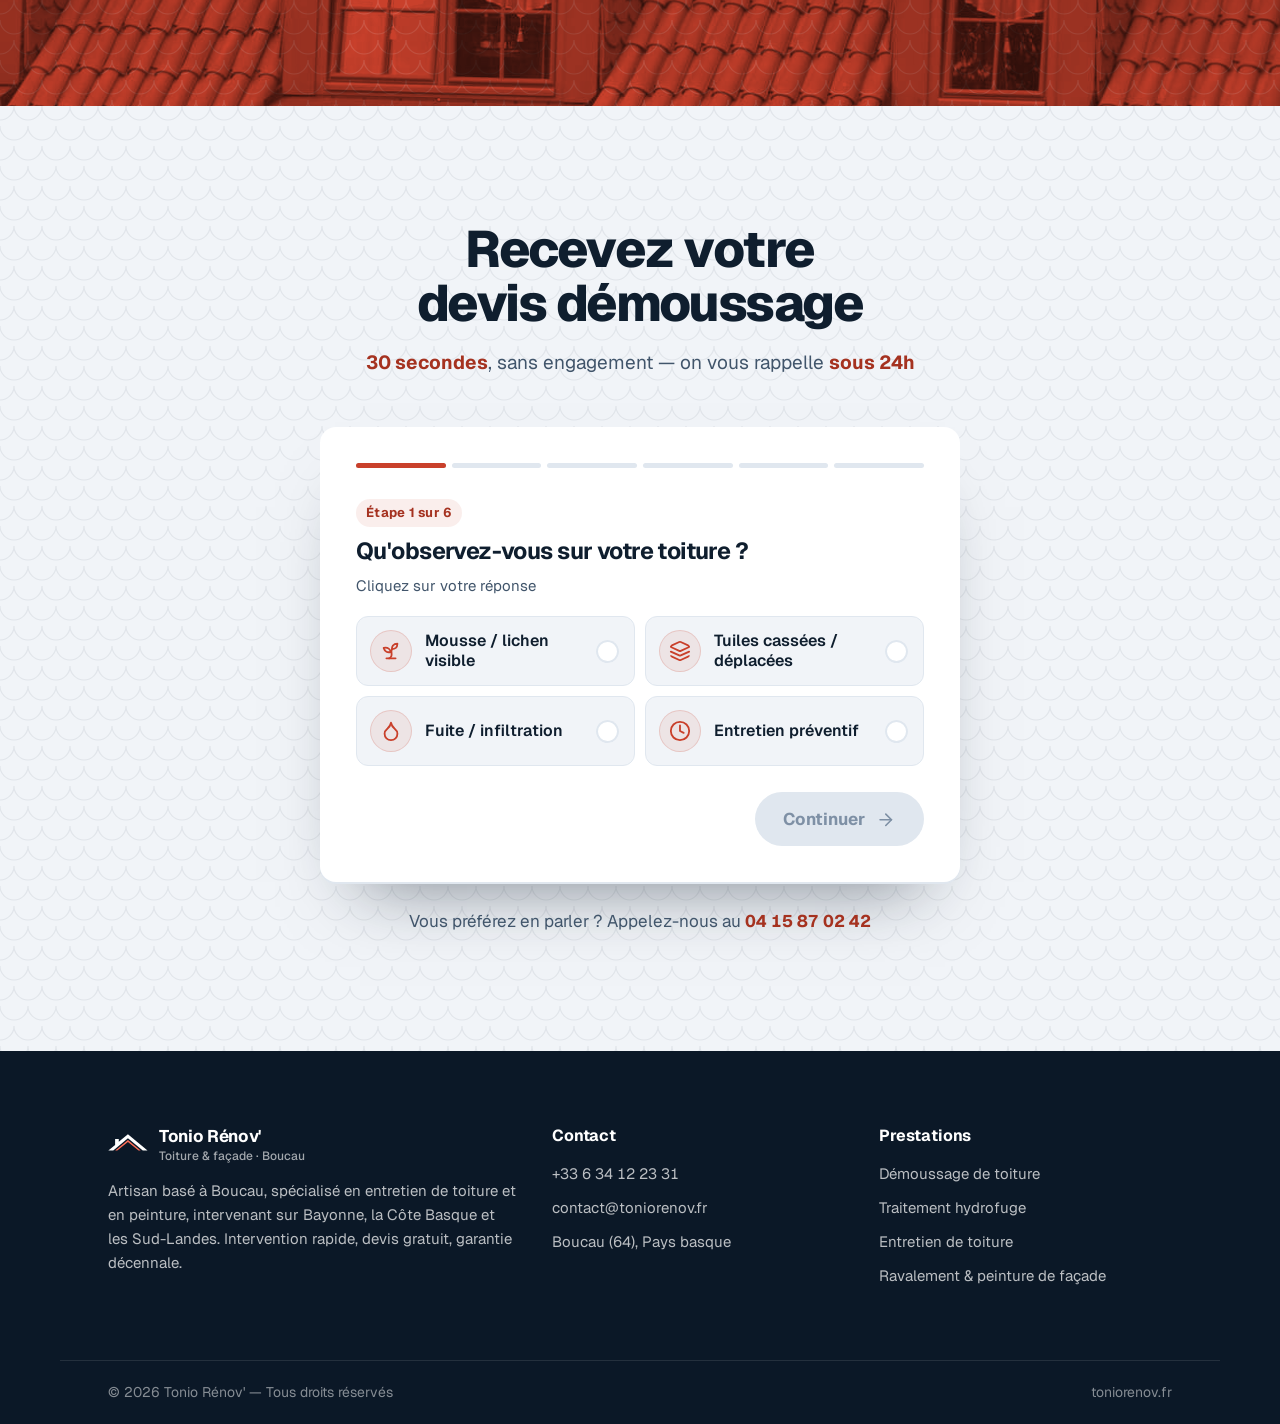
==== commit 83385df0: "Formulaire : 2 questions de qualification (délai, propriétaire/locataire/syndic) Audit Google Ads du" ====
--- a/index.html
+++ b/index.html
@@ -424,6 +424,8 @@
 .chips{display:flex;flex-wrap:wrap;gap:10px}
 .chips li{display:inline-flex;align-items:center;gap:.5em;padding:10px 16px;border-radius:999px;background:#fff;box-shadow:inset 0 0 0 1px var(--ciel-2);font-weight:600;font-size:.9375rem;color:var(--texte);transition:transform .3s var(--ease),background .3s,color .3s}
 .chips li .ic{width:15px;height:15px;color:var(--tuile)}
+/* sections de contenu par mots-clés : une colonne centrée, lignes (pas de cartes) */
+.kw-list{max-width:760px;margin:clamp(28px,4vw,48px) auto 0;text-align:left}
 .chips li:hover{transform:translateY(-2px);background:var(--marine);color:#fff}
 .chips li.base{background:var(--marine);color:#fff}
 .chips li.base .ic{color:var(--tuile-clair)}
@@ -506,15 +508,17 @@
       <p class="hero-proof fade" style="--d:3"><span><svg class="ic " viewBox="0 0 24 24" aria-hidden="true"><path d="M20 6 9 17l-5-5"/></svg>Visite gratuite</span><span><svg class="ic " viewBox="0 0 24 24" aria-hidden="true"><path d="M20 13c0 5-3.5 7.5-7.66 8.95a1 1 0 0 1-.67-.01C7.5 20.5 4 18 4 13V6a1 1 0 0 1 1-1c2 0 4.5-1.2 6.24-2.72a1.17 1.17 0 0 1 1.52 0C14.51 3.81 17 5 19 5a1 1 0 0 1 1 1z"/></svg>Sans engagement</span></p>
     </div>
     <div class="hero-form" id="devis">
-      <div class="hf-head"><h2 class="hf-t">Votre devis en 4 questions</h2></div>
+      <div class="hf-head"><h2 class="hf-t">Votre devis en 6 questions</h2></div>
       <div class="devis-shell">
-      <div class="progress" aria-hidden="true"><i></i><i></i><i></i><i></i></div>
+      <div class="progress" aria-hidden="true"><i></i><i></i><i></i><i></i><i></i><i></i></div>
       <form class="devis-form" data-pos="haut" novalidate>
-        <div class="fstep active" data-step="1"><span class="fcount">Étape 1 sur 4</span><p class="fq" tabindex="-1" data-focus>Qu'observez-vous sur votre toiture ?</p><span class="fhint">Cliquez sur votre réponse</span><div class="opts" data-field="probleme" role="group"><button type="button" class="opt" data-value="Mousse / lichen visible" aria-pressed="false"><svg class="ic " viewBox="0 0 24 24" aria-hidden="true"><path d="M7 20h10"/><path d="M10 20c5.5-2.5.8-6.4 3-10"/><path d="M9.5 9.4c1.1.8 1.8 2.2 2.3 3.7-2 .4-3.5.4-4.8-.3-1.2-.6-2.3-1.9-3-4.2 2.8-.5 4.4 0 5.5.8z"/><path d="M14.1 6a7 7 0 0 0-1.1 4c1.9-.1 3.3-.6 4.3-1.4 1-1 1.6-2.3 1.7-4.6-2.7.1-4 1-4.9 2z"/></svg><span>Mousse / lichen visible</span><span class="tick"><svg class="ic " viewBox="0 0 24 24" aria-hidden="true"><path d="M20 6 9 17l-5-5"/></svg></span></button><button type="button" class="opt" data-value="Tuiles cassées ou déplacées" aria-pressed="false"><svg class="ic " viewBox="0 0 24 24" aria-hidden="true"><path d="M12.83 2.18a2 2 0 0 0-1.66 0L2.6 6.08a1 1 0 0 0 0 1.83l8.58 3.91a2 2 0 0 0 1.66 0l8.58-3.9a1 1 0 0 0 0-1.83Z"/><path d="m22 17.65-9.17 4.16a2 2 0 0 1-1.66 0L2 17.65"/><path d="m22 12.65-9.17 4.16a2 2 0 0 1-1.66 0L2 12.65"/></svg><span>Tuiles cassées / déplacées</span><span class="tick"><svg class="ic " viewBox="0 0 24 24" aria-hidden="true"><path d="M20 6 9 17l-5-5"/></svg></span></button><button type="button" class="opt" data-value="Fuite ou infiltration" aria-pressed="false"><svg class="ic " viewBox="0 0 24 24" aria-hidden="true"><path d="M12 22a7 7 0 0 0 7-7c0-2-1-3.9-3-5.5s-3.5-4-4-6.5c-.5 2.5-2 4.9-4 6.5C6 11.1 5 13 5 15a7 7 0 0 0 7 7z"/></svg><span>Fuite / infiltration</span><span class="tick"><svg class="ic " viewBox="0 0 24 24" aria-hidden="true"><path d="M20 6 9 17l-5-5"/></svg></span></button><button type="button" class="opt" data-value="Entretien préventif" aria-pressed="false"><svg class="ic " viewBox="0 0 24 24" aria-hidden="true"><circle cx="12" cy="12" r="10"/><path d="M12 6v6l4 2"/></svg><span>Entretien préventif</span><span class="tick"><svg class="ic " viewBox="0 0 24 24" aria-hidden="true"><path d="M20 6 9 17l-5-5"/></svg></span></button></div></div>
-        <div class="fstep" data-step="2"><span class="fcount">Étape 2 sur 4</span><p class="fq" tabindex="-1" data-focus>Quel type de toiture avez-vous ?</p><span class="fhint">Cliquez sur votre réponse</span><div class="opts" data-field="toiture" role="group"><button type="button" class="opt" data-value="Tuiles" aria-pressed="false"><svg class="ic " viewBox="0 0 24 24" aria-hidden="true"><path d="M12.83 2.18a2 2 0 0 0-1.66 0L2.6 6.08a1 1 0 0 0 0 1.83l8.58 3.91a2 2 0 0 0 1.66 0l8.58-3.9a1 1 0 0 0 0-1.83Z"/><path d="m22 17.65-9.17 4.16a2 2 0 0 1-1.66 0L2 17.65"/><path d="m22 12.65-9.17 4.16a2 2 0 0 1-1.66 0L2 12.65"/></svg><span>Tuiles</span><span class="tick"><svg class="ic " viewBox="0 0 24 24" aria-hidden="true"><path d="M20 6 9 17l-5-5"/></svg></span></button><button type="button" class="opt" data-value="Ardoise" aria-pressed="false"><svg class="ic " viewBox="0 0 24 24" aria-hidden="true"><path d="M12.83 2.18a2 2 0 0 0-1.66 0L2.6 6.08a1 1 0 0 0 0 1.83l8.58 3.91a2 2 0 0 0 1.66 0l8.58-3.9a1 1 0 0 0 0-1.83Z"/><path d="m22 17.65-9.17 4.16a2 2 0 0 1-1.66 0L2 17.65"/><path d="m22 12.65-9.17 4.16a2 2 0 0 1-1.66 0L2 12.65"/></svg><span>Ardoise</span><span class="tick"><svg class="ic " viewBox="0 0 24 24" aria-hidden="true"><path d="M20 6 9 17l-5-5"/></svg></span></button><button type="button" class="opt" data-value="Zinc / bac acier" aria-pressed="false"><svg class="ic " viewBox="0 0 24 24" aria-hidden="true"><path d="M12.83 2.18a2 2 0 0 0-1.66 0L2.6 6.08a1 1 0 0 0 0 1.83l8.58 3.91a2 2 0 0 0 1.66 0l8.58-3.9a1 1 0 0 0 0-1.83Z"/><path d="m22 17.65-9.17 4.16a2 2 0 0 1-1.66 0L2 17.65"/><path d="m22 12.65-9.17 4.16a2 2 0 0 1-1.66 0L2 12.65"/></svg><span>Zinc / bac acier</span><span class="tick"><svg class="ic " viewBox="0 0 24 24" aria-hidden="true"><path d="M20 6 9 17l-5-5"/></svg></span></button><button type="button" class="opt" data-value="Je ne sais pas" aria-pressed="false"><svg class="ic " viewBox="0 0 24 24" aria-hidden="true"><circle cx="12" cy="12" r="10"/><path d="M9.09 9a3 3 0 0 1 5.83 1c0 2-3 3-3 3"/><path d="M12 17h.01"/></svg><span>Je ne sais pas</span><span class="tick"><svg class="ic " viewBox="0 0 24 24" aria-hidden="true"><path d="M20 6 9 17l-5-5"/></svg></span></button></div></div>
-        <div class="fstep" data-step="3"><span class="fcount">Étape 3 sur 4</span><p class="fq" tabindex="-1" data-focus>Surface approximative de la toiture ?</p><span class="fhint">Cliquez sur votre réponse</span><div class="opts" data-field="surface" role="group"><button type="button" class="opt" data-value="Moins de 80 m²" aria-pressed="false"><svg class="ic " viewBox="0 0 24 24" aria-hidden="true"><path d="m3 9 9-7 9 7v11a2 2 0 0 1-2 2H5a2 2 0 0 1-2-2z"/><path d="M9 22V12h6v10"/></svg><span>Moins de 80 m²</span><span class="tick"><svg class="ic " viewBox="0 0 24 24" aria-hidden="true"><path d="M20 6 9 17l-5-5"/></svg></span></button><button type="button" class="opt" data-value="80 à 150 m²" aria-pressed="false"><svg class="ic " viewBox="0 0 24 24" aria-hidden="true"><path d="m3 9 9-7 9 7v11a2 2 0 0 1-2 2H5a2 2 0 0 1-2-2z"/><path d="M9 22V12h6v10"/></svg><span>80 à 150 m²</span><span class="tick"><svg class="ic " viewBox="0 0 24 24" aria-hidden="true"><path d="M20 6 9 17l-5-5"/></svg></span></button><button type="button" class="opt" data-value="Plus de 150 m²" aria-pressed="false"><svg class="ic " viewBox="0 0 24 24" aria-hidden="true"><path d="m3 9 9-7 9 7v11a2 2 0 0 1-2 2H5a2 2 0 0 1-2-2z"/><path d="M9 22V12h6v10"/></svg><span>Plus de 150 m²</span><span class="tick"><svg class="ic " viewBox="0 0 24 24" aria-hidden="true"><path d="M20 6 9 17l-5-5"/></svg></span></button><button type="button" class="opt" data-value="Je ne sais pas" aria-pressed="false"><svg class="ic " viewBox="0 0 24 24" aria-hidden="true"><circle cx="12" cy="12" r="10"/><path d="M9.09 9a3 3 0 0 1 5.83 1c0 2-3 3-3 3"/><path d="M12 17h.01"/></svg><span>Je ne sais pas</span><span class="tick"><svg class="ic " viewBox="0 0 24 24" aria-hidden="true"><path d="M20 6 9 17l-5-5"/></svg></span></button></div></div>
-        <div class="fstep" data-step="4"><span class="fcount">Étape 4 sur 4</span><p class="fq" tabindex="-1" data-focus>Vos coordonnées pour le rappel</p><div class="field"><label for="f-nom-haut">Nom</label><input id="f-nom-haut" data-champ="nom" type="text" placeholder="Votre nom" autocomplete="name"></div><div class="field"><label for="f-tel-haut">Téléphone</label><input id="f-tel-haut" data-champ="tel" type="tel" inputmode="tel" placeholder="06 12 34 56 78" autocomplete="tel"></div><div class="field"><label for="f-ville-haut">Ville</label><input id="f-ville-haut" data-champ="ville" type="text" placeholder="Bayonne, Anglet, Biarritz…" autocomplete="address-level2"></div></div>
-        <div class="fstep" data-step="5" aria-live="polite"><div class="done"><div class="done-ic"><svg class="ic " viewBox="0 0 24 24" aria-hidden="true"><path d="M20 6 9 17l-5-5"/></svg></div><h3 tabindex="-1" data-focus>Demande envoyée</h3><p>Merci ! Un artisan Tonio Rénov' vous rappelle sous 24h pour affiner le devis.</p><a class="btn btn-call" href="tel:+33415870242"><span class="sh-spark" aria-hidden="true"><span class="sh-slide"><span class="sh-spin"></span></span></span><span class="sh-back" aria-hidden="true"></span><svg class="ic " viewBox="0 0 24 24" aria-hidden="true"><path d="M22 16.92v3a2 2 0 0 1-2.18 2 19.79 19.79 0 0 1-8.63-3.07 19.5 19.5 0 0 1-6-6 19.79 19.79 0 0 1-3.07-8.67A2 2 0 0 1 4.11 2h3a2 2 0 0 1 2 1.72 12.84 12.84 0 0 0 .7 2.81 2 2 0 0 1-.45 2.11L8.09 9.91a16 16 0 0 0 6 6l1.27-1.27a2 2 0 0 1 2.11-.45 12.84 12.84 0 0 0 2.81.7A2 2 0 0 1 22 16.92z"/></svg><span>Ou appelez le 04 15 87 02 42</span></a></div></div>
+        <div class="fstep active" data-step="1"><span class="fcount">Étape 1 sur 6</span><p class="fq" tabindex="-1" data-focus>Qu'observez-vous sur votre toiture ?</p><span class="fhint">Cliquez sur votre réponse</span><div class="opts" data-field="probleme" role="group"><button type="button" class="opt" data-value="Mousse / lichen visible" aria-pressed="false"><svg class="ic " viewBox="0 0 24 24" aria-hidden="true"><path d="M7 20h10"/><path d="M10 20c5.5-2.5.8-6.4 3-10"/><path d="M9.5 9.4c1.1.8 1.8 2.2 2.3 3.7-2 .4-3.5.4-4.8-.3-1.2-.6-2.3-1.9-3-4.2 2.8-.5 4.4 0 5.5.8z"/><path d="M14.1 6a7 7 0 0 0-1.1 4c1.9-.1 3.3-.6 4.3-1.4 1-1 1.6-2.3 1.7-4.6-2.7.1-4 1-4.9 2z"/></svg><span>Mousse / lichen visible</span><span class="tick"><svg class="ic " viewBox="0 0 24 24" aria-hidden="true"><path d="M20 6 9 17l-5-5"/></svg></span></button><button type="button" class="opt" data-value="Tuiles cassées ou déplacées" aria-pressed="false"><svg class="ic " viewBox="0 0 24 24" aria-hidden="true"><path d="M12.83 2.18a2 2 0 0 0-1.66 0L2.6 6.08a1 1 0 0 0 0 1.83l8.58 3.91a2 2 0 0 0 1.66 0l8.58-3.9a1 1 0 0 0 0-1.83Z"/><path d="m22 17.65-9.17 4.16a2 2 0 0 1-1.66 0L2 17.65"/><path d="m22 12.65-9.17 4.16a2 2 0 0 1-1.66 0L2 12.65"/></svg><span>Tuiles cassées / déplacées</span><span class="tick"><svg class="ic " viewBox="0 0 24 24" aria-hidden="true"><path d="M20 6 9 17l-5-5"/></svg></span></button><button type="button" class="opt" data-value="Fuite ou infiltration" aria-pressed="false"><svg class="ic " viewBox="0 0 24 24" aria-hidden="true"><path d="M12 22a7 7 0 0 0 7-7c0-2-1-3.9-3-5.5s-3.5-4-4-6.5c-.5 2.5-2 4.9-4 6.5C6 11.1 5 13 5 15a7 7 0 0 0 7 7z"/></svg><span>Fuite / infiltration</span><span class="tick"><svg class="ic " viewBox="0 0 24 24" aria-hidden="true"><path d="M20 6 9 17l-5-5"/></svg></span></button><button type="button" class="opt" data-value="Entretien préventif" aria-pressed="false"><svg class="ic " viewBox="0 0 24 24" aria-hidden="true"><circle cx="12" cy="12" r="10"/><path d="M12 6v6l4 2"/></svg><span>Entretien préventif</span><span class="tick"><svg class="ic " viewBox="0 0 24 24" aria-hidden="true"><path d="M20 6 9 17l-5-5"/></svg></span></button></div></div>
+        <div class="fstep" data-step="2"><span class="fcount">Étape 2 sur 6</span><p class="fq" tabindex="-1" data-focus>Quel type de toiture avez-vous ?</p><span class="fhint">Cliquez sur votre réponse</span><div class="opts" data-field="toiture" role="group"><button type="button" class="opt" data-value="Tuiles" aria-pressed="false"><svg class="ic " viewBox="0 0 24 24" aria-hidden="true"><path d="M12.83 2.18a2 2 0 0 0-1.66 0L2.6 6.08a1 1 0 0 0 0 1.83l8.58 3.91a2 2 0 0 0 1.66 0l8.58-3.9a1 1 0 0 0 0-1.83Z"/><path d="m22 17.65-9.17 4.16a2 2 0 0 1-1.66 0L2 17.65"/><path d="m22 12.65-9.17 4.16a2 2 0 0 1-1.66 0L2 12.65"/></svg><span>Tuiles</span><span class="tick"><svg class="ic " viewBox="0 0 24 24" aria-hidden="true"><path d="M20 6 9 17l-5-5"/></svg></span></button><button type="button" class="opt" data-value="Ardoise" aria-pressed="false"><svg class="ic " viewBox="0 0 24 24" aria-hidden="true"><path d="M12.83 2.18a2 2 0 0 0-1.66 0L2.6 6.08a1 1 0 0 0 0 1.83l8.58 3.91a2 2 0 0 0 1.66 0l8.58-3.9a1 1 0 0 0 0-1.83Z"/><path d="m22 17.65-9.17 4.16a2 2 0 0 1-1.66 0L2 17.65"/><path d="m22 12.65-9.17 4.16a2 2 0 0 1-1.66 0L2 12.65"/></svg><span>Ardoise</span><span class="tick"><svg class="ic " viewBox="0 0 24 24" aria-hidden="true"><path d="M20 6 9 17l-5-5"/></svg></span></button><button type="button" class="opt" data-value="Zinc / bac acier" aria-pressed="false"><svg class="ic " viewBox="0 0 24 24" aria-hidden="true"><path d="M12.83 2.18a2 2 0 0 0-1.66 0L2.6 6.08a1 1 0 0 0 0 1.83l8.58 3.91a2 2 0 0 0 1.66 0l8.58-3.9a1 1 0 0 0 0-1.83Z"/><path d="m22 17.65-9.17 4.16a2 2 0 0 1-1.66 0L2 17.65"/><path d="m22 12.65-9.17 4.16a2 2 0 0 1-1.66 0L2 12.65"/></svg><span>Zinc / bac acier</span><span class="tick"><svg class="ic " viewBox="0 0 24 24" aria-hidden="true"><path d="M20 6 9 17l-5-5"/></svg></span></button><button type="button" class="opt" data-value="Je ne sais pas" aria-pressed="false"><svg class="ic " viewBox="0 0 24 24" aria-hidden="true"><circle cx="12" cy="12" r="10"/><path d="M9.09 9a3 3 0 0 1 5.83 1c0 2-3 3-3 3"/><path d="M12 17h.01"/></svg><span>Je ne sais pas</span><span class="tick"><svg class="ic " viewBox="0 0 24 24" aria-hidden="true"><path d="M20 6 9 17l-5-5"/></svg></span></button></div></div>
+        <div class="fstep" data-step="3"><span class="fcount">Étape 3 sur 6</span><p class="fq" tabindex="-1" data-focus>Surface approximative de la toiture ?</p><span class="fhint">Cliquez sur votre réponse</span><div class="opts" data-field="surface" role="group"><button type="button" class="opt" data-value="Moins de 80 m²" aria-pressed="false"><svg class="ic " viewBox="0 0 24 24" aria-hidden="true"><path d="m3 9 9-7 9 7v11a2 2 0 0 1-2 2H5a2 2 0 0 1-2-2z"/><path d="M9 22V12h6v10"/></svg><span>Moins de 80 m²</span><span class="tick"><svg class="ic " viewBox="0 0 24 24" aria-hidden="true"><path d="M20 6 9 17l-5-5"/></svg></span></button><button type="button" class="opt" data-value="80 à 150 m²" aria-pressed="false"><svg class="ic " viewBox="0 0 24 24" aria-hidden="true"><path d="m3 9 9-7 9 7v11a2 2 0 0 1-2 2H5a2 2 0 0 1-2-2z"/><path d="M9 22V12h6v10"/></svg><span>80 à 150 m²</span><span class="tick"><svg class="ic " viewBox="0 0 24 24" aria-hidden="true"><path d="M20 6 9 17l-5-5"/></svg></span></button><button type="button" class="opt" data-value="Plus de 150 m²" aria-pressed="false"><svg class="ic " viewBox="0 0 24 24" aria-hidden="true"><path d="m3 9 9-7 9 7v11a2 2 0 0 1-2 2H5a2 2 0 0 1-2-2z"/><path d="M9 22V12h6v10"/></svg><span>Plus de 150 m²</span><span class="tick"><svg class="ic " viewBox="0 0 24 24" aria-hidden="true"><path d="M20 6 9 17l-5-5"/></svg></span></button><button type="button" class="opt" data-value="Je ne sais pas" aria-pressed="false"><svg class="ic " viewBox="0 0 24 24" aria-hidden="true"><circle cx="12" cy="12" r="10"/><path d="M9.09 9a3 3 0 0 1 5.83 1c0 2-3 3-3 3"/><path d="M12 17h.01"/></svg><span>Je ne sais pas</span><span class="tick"><svg class="ic " viewBox="0 0 24 24" aria-hidden="true"><path d="M20 6 9 17l-5-5"/></svg></span></button></div></div>
+        <div class="fstep" data-step="4"><span class="fcount">Étape 4 sur 6</span><p class="fq" tabindex="-1" data-focus>Quand voulez-vous faire les travaux ?</p><span class="fhint">Cliquez sur votre réponse</span><div class="opts" data-field="delai" role="group"><button type="button" class="opt" data-value="Dès que possible" aria-pressed="false"><svg class="ic " viewBox="0 0 24 24" aria-hidden="true"><circle cx="12" cy="12" r="10"/><path d="M12 6v6l4 2"/></svg><span>Dès que possible</span><span class="tick"><svg class="ic " viewBox="0 0 24 24" aria-hidden="true"><path d="M20 6 9 17l-5-5"/></svg></span></button><button type="button" class="opt" data-value="Dans le mois" aria-pressed="false"><svg class="ic " viewBox="0 0 24 24" aria-hidden="true"><circle cx="12" cy="12" r="10"/><path d="M12 6v6l4 2"/></svg><span>Dans le mois</span><span class="tick"><svg class="ic " viewBox="0 0 24 24" aria-hidden="true"><path d="M20 6 9 17l-5-5"/></svg></span></button><button type="button" class="opt" data-value="Dans les 3 mois" aria-pressed="false"><svg class="ic " viewBox="0 0 24 24" aria-hidden="true"><circle cx="12" cy="12" r="10"/><path d="M12 6v6l4 2"/></svg><span>Dans les 3 mois</span><span class="tick"><svg class="ic " viewBox="0 0 24 24" aria-hidden="true"><path d="M20 6 9 17l-5-5"/></svg></span></button><button type="button" class="opt" data-value="Je me renseigne" aria-pressed="false"><svg class="ic " viewBox="0 0 24 24" aria-hidden="true"><circle cx="12" cy="12" r="10"/><path d="M9.09 9a3 3 0 0 1 5.83 1c0 2-3 3-3 3"/><path d="M12 17h.01"/></svg><span>Je me renseigne</span><span class="tick"><svg class="ic " viewBox="0 0 24 24" aria-hidden="true"><path d="M20 6 9 17l-5-5"/></svg></span></button></div></div>
+        <div class="fstep" data-step="5"><span class="fcount">Étape 5 sur 6</span><p class="fq" tabindex="-1" data-focus>Vous êtes :</p><span class="fhint">Cliquez sur votre réponse</span><div class="opts" data-field="statut" role="group"><button type="button" class="opt" data-value="Propriétaire" aria-pressed="false"><svg class="ic " viewBox="0 0 24 24" aria-hidden="true"><path d="m3 9 9-7 9 7v11a2 2 0 0 1-2 2H5a2 2 0 0 1-2-2z"/><path d="M9 22V12h6v10"/></svg><span>Propriétaire</span><span class="tick"><svg class="ic " viewBox="0 0 24 24" aria-hidden="true"><path d="M20 6 9 17l-5-5"/></svg></span></button><button type="button" class="opt" data-value="Locataire" aria-pressed="false"><svg class="ic " viewBox="0 0 24 24" aria-hidden="true"><path d="m3 9 9-7 9 7v11a2 2 0 0 1-2 2H5a2 2 0 0 1-2-2z"/><path d="M9 22V12h6v10"/></svg><span>Locataire</span><span class="tick"><svg class="ic " viewBox="0 0 24 24" aria-hidden="true"><path d="M20 6 9 17l-5-5"/></svg></span></button><button type="button" class="opt" data-value="Syndic" aria-pressed="false"><svg class="ic " viewBox="0 0 24 24" aria-hidden="true"><path d="m3 9 9-7 9 7v11a2 2 0 0 1-2 2H5a2 2 0 0 1-2-2z"/><path d="M9 22V12h6v10"/></svg><span>Syndic</span><span class="tick"><svg class="ic " viewBox="0 0 24 24" aria-hidden="true"><path d="M20 6 9 17l-5-5"/></svg></span></button></div></div>
+        <div class="fstep" data-step="6"><span class="fcount">Étape 6 sur 6</span><p class="fq" tabindex="-1" data-focus>Vos coordonnées pour le rappel</p><div class="field"><label for="f-nom-haut">Nom</label><input id="f-nom-haut" data-champ="nom" type="text" placeholder="Votre nom" autocomplete="name"></div><div class="field"><label for="f-tel-haut">Téléphone</label><input id="f-tel-haut" data-champ="tel" type="tel" inputmode="tel" placeholder="06 12 34 56 78" autocomplete="tel"></div><div class="field"><label for="f-ville-haut">Ville</label><input id="f-ville-haut" data-champ="ville" type="text" placeholder="Bayonne, Anglet, Biarritz…" autocomplete="address-level2"></div></div>
+        <div class="fstep" data-step="7" aria-live="polite"><div class="done"><div class="done-ic"><svg class="ic " viewBox="0 0 24 24" aria-hidden="true"><path d="M20 6 9 17l-5-5"/></svg></div><h3 tabindex="-1" data-focus>Demande envoyée</h3><p>Merci ! Un artisan Tonio Rénov' vous rappelle sous 24h pour affiner le devis.</p><a class="btn btn-call" href="tel:+33415870242"><span class="sh-spark" aria-hidden="true"><span class="sh-slide"><span class="sh-spin"></span></span></span><span class="sh-back" aria-hidden="true"></span><svg class="ic " viewBox="0 0 24 24" aria-hidden="true"><path d="M22 16.92v3a2 2 0 0 1-2.18 2 19.79 19.79 0 0 1-8.63-3.07 19.5 19.5 0 0 1-6-6 19.79 19.79 0 0 1-3.07-8.67A2 2 0 0 1 4.11 2h3a2 2 0 0 1 2 1.72 12.84 12.84 0 0 0 .7 2.81 2 2 0 0 1-.45 2.11L8.09 9.91a16 16 0 0 0 6 6l1.27-1.27a2 2 0 0 1 2.11-.45 12.84 12.84 0 0 0 2.81.7A2 2 0 0 1 22 16.92z"/></svg><span>Ou appelez le 04 15 87 02 42</span></a></div></div>
         <div class="factions"><button type="button" class="fback" disabled><svg class="ic " viewBox="0 0 24 24" aria-hidden="true"><path d="M19 12H5"/><path d="m12 19-7-7 7-7"/></svg>Précédent</button><button type="button" class="btn btn-next" disabled><span class="sh-spark" aria-hidden="true"><span class="sh-slide"><span class="sh-spin"></span></span></span><span class="sh-back" aria-hidden="true"></span><span class="lbl">Continuer</span><svg class="ic arr" viewBox="0 0 24 24" aria-hidden="true"><path d="M5 12h14"/><path d="m12 5 7 7-7 7"/></svg></button></div>
       </form>
     </div>
@@ -581,13 +585,15 @@
   <div class="wrap">
     <div class="sec-head center"><h2 class="split " aria-label="Recevez votre devis démoussage"><span class="w" style="--i:0" aria-hidden="true">Recevez</span> <span class="w" style="--i:1" aria-hidden="true">votre</span> <span class="w" style="--i:2" aria-hidden="true">devis</span> <span class="w" style="--i:3" aria-hidden="true">démoussage</span></h2><p class="lead"><strong>30 secondes</strong>, sans engagement — on vous rappelle <strong>sous 24h</strong></p></div>
     <div class="devis-shell">
-      <div class="progress" aria-hidden="true"><i></i><i></i><i></i><i></i></div>
+      <div class="progress" aria-hidden="true"><i></i><i></i><i></i><i></i><i></i><i></i></div>
       <form class="devis-form" data-pos="bas" novalidate>
-        <div class="fstep active" data-step="1"><span class="fcount">Étape 1 sur 4</span><p class="fq" tabindex="-1" data-focus>Qu'observez-vous sur votre toiture ?</p><span class="fhint">Cliquez sur votre réponse</span><div class="opts" data-field="probleme" role="group"><button type="button" class="opt" data-value="Mousse / lichen visible" aria-pressed="false"><svg class="ic " viewBox="0 0 24 24" aria-hidden="true"><path d="M7 20h10"/><path d="M10 20c5.5-2.5.8-6.4 3-10"/><path d="M9.5 9.4c1.1.8 1.8 2.2 2.3 3.7-2 .4-3.5.4-4.8-.3-1.2-.6-2.3-1.9-3-4.2 2.8-.5 4.4 0 5.5.8z"/><path d="M14.1 6a7 7 0 0 0-1.1 4c1.9-.1 3.3-.6 4.3-1.4 1-1 1.6-2.3 1.7-4.6-2.7.1-4 1-4.9 2z"/></svg><span>Mousse / lichen visible</span><span class="tick"><svg class="ic " viewBox="0 0 24 24" aria-hidden="true"><path d="M20 6 9 17l-5-5"/></svg></span></button><button type="button" class="opt" data-value="Tuiles cassées ou déplacées" aria-pressed="false"><svg class="ic " viewBox="0 0 24 24" aria-hidden="true"><path d="M12.83 2.18a2 2 0 0 0-1.66 0L2.6 6.08a1 1 0 0 0 0 1.83l8.58 3.91a2 2 0 0 0 1.66 0l8.58-3.9a1 1 0 0 0 0-1.83Z"/><path d="m22 17.65-9.17 4.16a2 2 0 0 1-1.66 0L2 17.65"/><path d="m22 12.65-9.17 4.16a2 2 0 0 1-1.66 0L2 12.65"/></svg><span>Tuiles cassées / déplacées</span><span class="tick"><svg class="ic " viewBox="0 0 24 24" aria-hidden="true"><path d="M20 6 9 17l-5-5"/></svg></span></button><button type="button" class="opt" data-value="Fuite ou infiltration" aria-pressed="false"><svg class="ic " viewBox="0 0 24 24" aria-hidden="true"><path d="M12 22a7 7 0 0 0 7-7c0-2-1-3.9-3-5.5s-3.5-4-4-6.5c-.5 2.5-2 4.9-4 6.5C6 11.1 5 13 5 15a7 7 0 0 0 7 7z"/></svg><span>Fuite / infiltration</span><span class="tick"><svg class="ic " viewBox="0 0 24 24" aria-hidden="true"><path d="M20 6 9 17l-5-5"/></svg></span></button><button type="button" class="opt" data-value="Entretien préventif" aria-pressed="false"><svg class="ic " viewBox="0 0 24 24" aria-hidden="true"><circle cx="12" cy="12" r="10"/><path d="M12 6v6l4 2"/></svg><span>Entretien préventif</span><span class="tick"><svg class="ic " viewBox="0 0 24 24" aria-hidden="true"><path d="M20 6 9 17l-5-5"/></svg></span></button></div></div>
-        <div class="fstep" data-step="2"><span class="fcount">Étape 2 sur 4</span><p class="fq" tabindex="-1" data-focus>Quel type de toiture avez-vous ?</p><span class="fhint">Cliquez sur votre réponse</span><div class="opts" data-field="toiture" role="group"><button type="button" class="opt" data-value="Tuiles" aria-pressed="false"><svg class="ic " viewBox="0 0 24 24" aria-hidden="true"><path d="M12.83 2.18a2 2 0 0 0-1.66 0L2.6 6.08a1 1 0 0 0 0 1.83l8.58 3.91a2 2 0 0 0 1.66 0l8.58-3.9a1 1 0 0 0 0-1.83Z"/><path d="m22 17.65-9.17 4.16a2 2 0 0 1-1.66 0L2 17.65"/><path d="m22 12.65-9.17 4.16a2 2 0 0 1-1.66 0L2 12.65"/></svg><span>Tuiles</span><span class="tick"><svg class="ic " viewBox="0 0 24 24" aria-hidden="true"><path d="M20 6 9 17l-5-5"/></svg></span></button><button type="button" class="opt" data-value="Ardoise" aria-pressed="false"><svg class="ic " viewBox="0 0 24 24" aria-hidden="true"><path d="M12.83 2.18a2 2 0 0 0-1.66 0L2.6 6.08a1 1 0 0 0 0 1.83l8.58 3.91a2 2 0 0 0 1.66 0l8.58-3.9a1 1 0 0 0 0-1.83Z"/><path d="m22 17.65-9.17 4.16a2 2 0 0 1-1.66 0L2 17.65"/><path d="m22 12.65-9.17 4.16a2 2 0 0 1-1.66 0L2 12.65"/></svg><span>Ardoise</span><span class="tick"><svg class="ic " viewBox="0 0 24 24" aria-hidden="true"><path d="M20 6 9 17l-5-5"/></svg></span></button><button type="button" class="opt" data-value="Zinc / bac acier" aria-pressed="false"><svg class="ic " viewBox="0 0 24 24" aria-hidden="true"><path d="M12.83 2.18a2 2 0 0 0-1.66 0L2.6 6.08a1 1 0 0 0 0 1.83l8.58 3.91a2 2 0 0 0 1.66 0l8.58-3.9a1 1 0 0 0 0-1.83Z"/><path d="m22 17.65-9.17 4.16a2 2 0 0 1-1.66 0L2 17.65"/><path d="m22 12.65-9.17 4.16a2 2 0 0 1-1.66 0L2 12.65"/></svg><span>Zinc / bac acier</span><span class="tick"><svg class="ic " viewBox="0 0 24 24" aria-hidden="true"><path d="M20 6 9 17l-5-5"/></svg></span></button><button type="button" class="opt" data-value="Je ne sais pas" aria-pressed="false"><svg class="ic " viewBox="0 0 24 24" aria-hidden="true"><circle cx="12" cy="12" r="10"/><path d="M9.09 9a3 3 0 0 1 5.83 1c0 2-3 3-3 3"/><path d="M12 17h.01"/></svg><span>Je ne sais pas</span><span class="tick"><svg class="ic " viewBox="0 0 24 24" aria-hidden="true"><path d="M20 6 9 17l-5-5"/></svg></span></button></div></div>
-        <div class="fstep" data-step="3"><span class="fcount">Étape 3 sur 4</span><p class="fq" tabindex="-1" data-focus>Surface approximative de la toiture ?</p><span class="fhint">Cliquez sur votre réponse</span><div class="opts" data-field="surface" role="group"><button type="button" class="opt" data-value="Moins de 80 m²" aria-pressed="false"><svg class="ic " viewBox="0 0 24 24" aria-hidden="true"><path d="m3 9 9-7 9 7v11a2 2 0 0 1-2 2H5a2 2 0 0 1-2-2z"/><path d="M9 22V12h6v10"/></svg><span>Moins de 80 m²</span><span class="tick"><svg class="ic " viewBox="0 0 24 24" aria-hidden="true"><path d="M20 6 9 17l-5-5"/></svg></span></button><button type="button" class="opt" data-value="80 à 150 m²" aria-pressed="false"><svg class="ic " viewBox="0 0 24 24" aria-hidden="true"><path d="m3 9 9-7 9 7v11a2 2 0 0 1-2 2H5a2 2 0 0 1-2-2z"/><path d="M9 22V12h6v10"/></svg><span>80 à 150 m²</span><span class="tick"><svg class="ic " viewBox="0 0 24 24" aria-hidden="true"><path d="M20 6 9 17l-5-5"/></svg></span></button><button type="button" class="opt" data-value="Plus de 150 m²" aria-pressed="false"><svg class="ic " viewBox="0 0 24 24" aria-hidden="true"><path d="m3 9 9-7 9 7v11a2 2 0 0 1-2 2H5a2 2 0 0 1-2-2z"/><path d="M9 22V12h6v10"/></svg><span>Plus de 150 m²</span><span class="tick"><svg class="ic " viewBox="0 0 24 24" aria-hidden="true"><path d="M20 6 9 17l-5-5"/></svg></span></button><button type="button" class="opt" data-value="Je ne sais pas" aria-pressed="false"><svg class="ic " viewBox="0 0 24 24" aria-hidden="true"><circle cx="12" cy="12" r="10"/><path d="M9.09 9a3 3 0 0 1 5.83 1c0 2-3 3-3 3"/><path d="M12 17h.01"/></svg><span>Je ne sais pas</span><span class="tick"><svg class="ic " viewBox="0 0 24 24" aria-hidden="true"><path d="M20 6 9 17l-5-5"/></svg></span></button></div></div>
-        <div class="fstep" data-step="4"><span class="fcount">Étape 4 sur 4</span><p class="fq" tabindex="-1" data-focus>Vos coordonnées pour le rappel</p><div class="field"><label for="f-nom-bas">Nom</label><input id="f-nom-bas" data-champ="nom" type="text" placeholder="Votre nom" autocomplete="name"></div><div class="field"><label for="f-tel-bas">Téléphone</label><input id="f-tel-bas" data-champ="tel" type="tel" inputmode="tel" placeholder="06 12 34 56 78" autocomplete="tel"></div><div class="field"><label for="f-ville-bas">Ville</label><input id="f-ville-bas" data-champ="ville" type="text" placeholder="Bayonne, Anglet, Biarritz…" autocomplete="address-level2"></div></div>
-        <div class="fstep" data-step="5" aria-live="polite"><div class="done"><div class="done-ic"><svg class="ic " viewBox="0 0 24 24" aria-hidden="true"><path d="M20 6 9 17l-5-5"/></svg></div><h3 tabindex="-1" data-focus>Demande envoyée</h3><p>Merci ! Un artisan Tonio Rénov' vous rappelle sous 24h pour affiner le devis.</p><a class="btn btn-call" href="tel:+33415870242"><span class="sh-spark" aria-hidden="true"><span class="sh-slide"><span class="sh-spin"></span></span></span><span class="sh-back" aria-hidden="true"></span><svg class="ic " viewBox="0 0 24 24" aria-hidden="true"><path d="M22 16.92v3a2 2 0 0 1-2.18 2 19.79 19.79 0 0 1-8.63-3.07 19.5 19.5 0 0 1-6-6 19.79 19.79 0 0 1-3.07-8.67A2 2 0 0 1 4.11 2h3a2 2 0 0 1 2 1.72 12.84 12.84 0 0 0 .7 2.81 2 2 0 0 1-.45 2.11L8.09 9.91a16 16 0 0 0 6 6l1.27-1.27a2 2 0 0 1 2.11-.45 12.84 12.84 0 0 0 2.81.7A2 2 0 0 1 22 16.92z"/></svg><span>Ou appelez le 04 15 87 02 42</span></a></div></div>
+        <div class="fstep active" data-step="1"><span class="fcount">Étape 1 sur 6</span><p class="fq" tabindex="-1" data-focus>Qu'observez-vous sur votre toiture ?</p><span class="fhint">Cliquez sur votre réponse</span><div class="opts" data-field="probleme" role="group"><button type="button" class="opt" data-value="Mousse / lichen visible" aria-pressed="false"><svg class="ic " viewBox="0 0 24 24" aria-hidden="true"><path d="M7 20h10"/><path d="M10 20c5.5-2.5.8-6.4 3-10"/><path d="M9.5 9.4c1.1.8 1.8 2.2 2.3 3.7-2 .4-3.5.4-4.8-.3-1.2-.6-2.3-1.9-3-4.2 2.8-.5 4.4 0 5.5.8z"/><path d="M14.1 6a7 7 0 0 0-1.1 4c1.9-.1 3.3-.6 4.3-1.4 1-1 1.6-2.3 1.7-4.6-2.7.1-4 1-4.9 2z"/></svg><span>Mousse / lichen visible</span><span class="tick"><svg class="ic " viewBox="0 0 24 24" aria-hidden="true"><path d="M20 6 9 17l-5-5"/></svg></span></button><button type="button" class="opt" data-value="Tuiles cassées ou déplacées" aria-pressed="false"><svg class="ic " viewBox="0 0 24 24" aria-hidden="true"><path d="M12.83 2.18a2 2 0 0 0-1.66 0L2.6 6.08a1 1 0 0 0 0 1.83l8.58 3.91a2 2 0 0 0 1.66 0l8.58-3.9a1 1 0 0 0 0-1.83Z"/><path d="m22 17.65-9.17 4.16a2 2 0 0 1-1.66 0L2 17.65"/><path d="m22 12.65-9.17 4.16a2 2 0 0 1-1.66 0L2 12.65"/></svg><span>Tuiles cassées / déplacées</span><span class="tick"><svg class="ic " viewBox="0 0 24 24" aria-hidden="true"><path d="M20 6 9 17l-5-5"/></svg></span></button><button type="button" class="opt" data-value="Fuite ou infiltration" aria-pressed="false"><svg class="ic " viewBox="0 0 24 24" aria-hidden="true"><path d="M12 22a7 7 0 0 0 7-7c0-2-1-3.9-3-5.5s-3.5-4-4-6.5c-.5 2.5-2 4.9-4 6.5C6 11.1 5 13 5 15a7 7 0 0 0 7 7z"/></svg><span>Fuite / infiltration</span><span class="tick"><svg class="ic " viewBox="0 0 24 24" aria-hidden="true"><path d="M20 6 9 17l-5-5"/></svg></span></button><button type="button" class="opt" data-value="Entretien préventif" aria-pressed="false"><svg class="ic " viewBox="0 0 24 24" aria-hidden="true"><circle cx="12" cy="12" r="10"/><path d="M12 6v6l4 2"/></svg><span>Entretien préventif</span><span class="tick"><svg class="ic " viewBox="0 0 24 24" aria-hidden="true"><path d="M20 6 9 17l-5-5"/></svg></span></button></div></div>
+        <div class="fstep" data-step="2"><span class="fcount">Étape 2 sur 6</span><p class="fq" tabindex="-1" data-focus>Quel type de toiture avez-vous ?</p><span class="fhint">Cliquez sur votre réponse</span><div class="opts" data-field="toiture" role="group"><button type="button" class="opt" data-value="Tuiles" aria-pressed="false"><svg class="ic " viewBox="0 0 24 24" aria-hidden="true"><path d="M12.83 2.18a2 2 0 0 0-1.66 0L2.6 6.08a1 1 0 0 0 0 1.83l8.58 3.91a2 2 0 0 0 1.66 0l8.58-3.9a1 1 0 0 0 0-1.83Z"/><path d="m22 17.65-9.17 4.16a2 2 0 0 1-1.66 0L2 17.65"/><path d="m22 12.65-9.17 4.16a2 2 0 0 1-1.66 0L2 12.65"/></svg><span>Tuiles</span><span class="tick"><svg class="ic " viewBox="0 0 24 24" aria-hidden="true"><path d="M20 6 9 17l-5-5"/></svg></span></button><button type="button" class="opt" data-value="Ardoise" aria-pressed="false"><svg class="ic " viewBox="0 0 24 24" aria-hidden="true"><path d="M12.83 2.18a2 2 0 0 0-1.66 0L2.6 6.08a1 1 0 0 0 0 1.83l8.58 3.91a2 2 0 0 0 1.66 0l8.58-3.9a1 1 0 0 0 0-1.83Z"/><path d="m22 17.65-9.17 4.16a2 2 0 0 1-1.66 0L2 17.65"/><path d="m22 12.65-9.17 4.16a2 2 0 0 1-1.66 0L2 12.65"/></svg><span>Ardoise</span><span class="tick"><svg class="ic " viewBox="0 0 24 24" aria-hidden="true"><path d="M20 6 9 17l-5-5"/></svg></span></button><button type="button" class="opt" data-value="Zinc / bac acier" aria-pressed="false"><svg class="ic " viewBox="0 0 24 24" aria-hidden="true"><path d="M12.83 2.18a2 2 0 0 0-1.66 0L2.6 6.08a1 1 0 0 0 0 1.83l8.58 3.91a2 2 0 0 0 1.66 0l8.58-3.9a1 1 0 0 0 0-1.83Z"/><path d="m22 17.65-9.17 4.16a2 2 0 0 1-1.66 0L2 17.65"/><path d="m22 12.65-9.17 4.16a2 2 0 0 1-1.66 0L2 12.65"/></svg><span>Zinc / bac acier</span><span class="tick"><svg class="ic " viewBox="0 0 24 24" aria-hidden="true"><path d="M20 6 9 17l-5-5"/></svg></span></button><button type="button" class="opt" data-value="Je ne sais pas" aria-pressed="false"><svg class="ic " viewBox="0 0 24 24" aria-hidden="true"><circle cx="12" cy="12" r="10"/><path d="M9.09 9a3 3 0 0 1 5.83 1c0 2-3 3-3 3"/><path d="M12 17h.01"/></svg><span>Je ne sais pas</span><span class="tick"><svg class="ic " viewBox="0 0 24 24" aria-hidden="true"><path d="M20 6 9 17l-5-5"/></svg></span></button></div></div>
+        <div class="fstep" data-step="3"><span class="fcount">Étape 3 sur 6</span><p class="fq" tabindex="-1" data-focus>Surface approximative de la toiture ?</p><span class="fhint">Cliquez sur votre réponse</span><div class="opts" data-field="surface" role="group"><button type="button" class="opt" data-value="Moins de 80 m²" aria-pressed="false"><svg class="ic " viewBox="0 0 24 24" aria-hidden="true"><path d="m3 9 9-7 9 7v11a2 2 0 0 1-2 2H5a2 2 0 0 1-2-2z"/><path d="M9 22V12h6v10"/></svg><span>Moins de 80 m²</span><span class="tick"><svg class="ic " viewBox="0 0 24 24" aria-hidden="true"><path d="M20 6 9 17l-5-5"/></svg></span></button><button type="button" class="opt" data-value="80 à 150 m²" aria-pressed="false"><svg class="ic " viewBox="0 0 24 24" aria-hidden="true"><path d="m3 9 9-7 9 7v11a2 2 0 0 1-2 2H5a2 2 0 0 1-2-2z"/><path d="M9 22V12h6v10"/></svg><span>80 à 150 m²</span><span class="tick"><svg class="ic " viewBox="0 0 24 24" aria-hidden="true"><path d="M20 6 9 17l-5-5"/></svg></span></button><button type="button" class="opt" data-value="Plus de 150 m²" aria-pressed="false"><svg class="ic " viewBox="0 0 24 24" aria-hidden="true"><path d="m3 9 9-7 9 7v11a2 2 0 0 1-2 2H5a2 2 0 0 1-2-2z"/><path d="M9 22V12h6v10"/></svg><span>Plus de 150 m²</span><span class="tick"><svg class="ic " viewBox="0 0 24 24" aria-hidden="true"><path d="M20 6 9 17l-5-5"/></svg></span></button><button type="button" class="opt" data-value="Je ne sais pas" aria-pressed="false"><svg class="ic " viewBox="0 0 24 24" aria-hidden="true"><circle cx="12" cy="12" r="10"/><path d="M9.09 9a3 3 0 0 1 5.83 1c0 2-3 3-3 3"/><path d="M12 17h.01"/></svg><span>Je ne sais pas</span><span class="tick"><svg class="ic " viewBox="0 0 24 24" aria-hidden="true"><path d="M20 6 9 17l-5-5"/></svg></span></button></div></div>
+        <div class="fstep" data-step="4"><span class="fcount">Étape 4 sur 6</span><p class="fq" tabindex="-1" data-focus>Quand voulez-vous faire les travaux ?</p><span class="fhint">Cliquez sur votre réponse</span><div class="opts" data-field="delai" role="group"><button type="button" class="opt" data-value="Dès que possible" aria-pressed="false"><svg class="ic " viewBox="0 0 24 24" aria-hidden="true"><circle cx="12" cy="12" r="10"/><path d="M12 6v6l4 2"/></svg><span>Dès que possible</span><span class="tick"><svg class="ic " viewBox="0 0 24 24" aria-hidden="true"><path d="M20 6 9 17l-5-5"/></svg></span></button><button type="button" class="opt" data-value="Dans le mois" aria-pressed="false"><svg class="ic " viewBox="0 0 24 24" aria-hidden="true"><circle cx="12" cy="12" r="10"/><path d="M12 6v6l4 2"/></svg><span>Dans le mois</span><span class="tick"><svg class="ic " viewBox="0 0 24 24" aria-hidden="true"><path d="M20 6 9 17l-5-5"/></svg></span></button><button type="button" class="opt" data-value="Dans les 3 mois" aria-pressed="false"><svg class="ic " viewBox="0 0 24 24" aria-hidden="true"><circle cx="12" cy="12" r="10"/><path d="M12 6v6l4 2"/></svg><span>Dans les 3 mois</span><span class="tick"><svg class="ic " viewBox="0 0 24 24" aria-hidden="true"><path d="M20 6 9 17l-5-5"/></svg></span></button><button type="button" class="opt" data-value="Je me renseigne" aria-pressed="false"><svg class="ic " viewBox="0 0 24 24" aria-hidden="true"><circle cx="12" cy="12" r="10"/><path d="M9.09 9a3 3 0 0 1 5.83 1c0 2-3 3-3 3"/><path d="M12 17h.01"/></svg><span>Je me renseigne</span><span class="tick"><svg class="ic " viewBox="0 0 24 24" aria-hidden="true"><path d="M20 6 9 17l-5-5"/></svg></span></button></div></div>
+        <div class="fstep" data-step="5"><span class="fcount">Étape 5 sur 6</span><p class="fq" tabindex="-1" data-focus>Vous êtes :</p><span class="fhint">Cliquez sur votre réponse</span><div class="opts" data-field="statut" role="group"><button type="button" class="opt" data-value="Propriétaire" aria-pressed="false"><svg class="ic " viewBox="0 0 24 24" aria-hidden="true"><path d="m3 9 9-7 9 7v11a2 2 0 0 1-2 2H5a2 2 0 0 1-2-2z"/><path d="M9 22V12h6v10"/></svg><span>Propriétaire</span><span class="tick"><svg class="ic " viewBox="0 0 24 24" aria-hidden="true"><path d="M20 6 9 17l-5-5"/></svg></span></button><button type="button" class="opt" data-value="Locataire" aria-pressed="false"><svg class="ic " viewBox="0 0 24 24" aria-hidden="true"><path d="m3 9 9-7 9 7v11a2 2 0 0 1-2 2H5a2 2 0 0 1-2-2z"/><path d="M9 22V12h6v10"/></svg><span>Locataire</span><span class="tick"><svg class="ic " viewBox="0 0 24 24" aria-hidden="true"><path d="M20 6 9 17l-5-5"/></svg></span></button><button type="button" class="opt" data-value="Syndic" aria-pressed="false"><svg class="ic " viewBox="0 0 24 24" aria-hidden="true"><path d="m3 9 9-7 9 7v11a2 2 0 0 1-2 2H5a2 2 0 0 1-2-2z"/><path d="M9 22V12h6v10"/></svg><span>Syndic</span><span class="tick"><svg class="ic " viewBox="0 0 24 24" aria-hidden="true"><path d="M20 6 9 17l-5-5"/></svg></span></button></div></div>
+        <div class="fstep" data-step="6"><span class="fcount">Étape 6 sur 6</span><p class="fq" tabindex="-1" data-focus>Vos coordonnées pour le rappel</p><div class="field"><label for="f-nom-bas">Nom</label><input id="f-nom-bas" data-champ="nom" type="text" placeholder="Votre nom" autocomplete="name"></div><div class="field"><label for="f-tel-bas">Téléphone</label><input id="f-tel-bas" data-champ="tel" type="tel" inputmode="tel" placeholder="06 12 34 56 78" autocomplete="tel"></div><div class="field"><label for="f-ville-bas">Ville</label><input id="f-ville-bas" data-champ="ville" type="text" placeholder="Bayonne, Anglet, Biarritz…" autocomplete="address-level2"></div></div>
+        <div class="fstep" data-step="7" aria-live="polite"><div class="done"><div class="done-ic"><svg class="ic " viewBox="0 0 24 24" aria-hidden="true"><path d="M20 6 9 17l-5-5"/></svg></div><h3 tabindex="-1" data-focus>Demande envoyée</h3><p>Merci ! Un artisan Tonio Rénov' vous rappelle sous 24h pour affiner le devis.</p><a class="btn btn-call" href="tel:+33415870242"><span class="sh-spark" aria-hidden="true"><span class="sh-slide"><span class="sh-spin"></span></span></span><span class="sh-back" aria-hidden="true"></span><svg class="ic " viewBox="0 0 24 24" aria-hidden="true"><path d="M22 16.92v3a2 2 0 0 1-2.18 2 19.79 19.79 0 0 1-8.63-3.07 19.5 19.5 0 0 1-6-6 19.79 19.79 0 0 1-3.07-8.67A2 2 0 0 1 4.11 2h3a2 2 0 0 1 2 1.72 12.84 12.84 0 0 0 .7 2.81 2 2 0 0 1-.45 2.11L8.09 9.91a16 16 0 0 0 6 6l1.27-1.27a2 2 0 0 1 2.11-.45 12.84 12.84 0 0 0 2.81.7A2 2 0 0 1 22 16.92z"/></svg><span>Ou appelez le 04 15 87 02 42</span></a></div></div>
         <div class="factions"><button type="button" class="fback" disabled><svg class="ic " viewBox="0 0 24 24" aria-hidden="true"><path d="M19 12H5"/><path d="m12 19-7-7 7-7"/></svg>Précédent</button><button type="button" class="btn btn-next" disabled><span class="sh-spark" aria-hidden="true"><span class="sh-slide"><span class="sh-spin"></span></span></span><span class="sh-back" aria-hidden="true"></span><span class="lbl">Continuer</span><svg class="ic arr" viewBox="0 0 24 24" aria-hidden="true"><path d="M5 12h14"/><path d="m12 5 7 7-7 7"/></svg></button></div>
       </form>
     </div>
@@ -724,8 +730,8 @@
   function param(n) { try { return new URLSearchParams(location.search).get(n) || null; } catch (e) { return null; } }
 
   function envoyer(reponses, pos) {
-    /* Ce que Tonio doit savoir avant de rappeler : type de toiture, surface, page et formulaire d'origine. */
-    var details = [reponses.toiture, reponses.surface].filter(Boolean).join(' · ') || null;
+    /* Ce que Tonio doit savoir avant de rappeler : type de toiture, surface, délai, statut, page et formulaire d'origine. */
+    var details = [reponses.toiture, reponses.surface, reponses.delai, reponses.statut].filter(Boolean).join(' · ') || null;
     var page = location.pathname === '/' ? '' : location.pathname.replace(/\/$/, '');
     var corps = {
       client_id: LEAD.client,
@@ -756,7 +762,7 @@
     var back = form.querySelector('.fback');
     var actions = form.querySelector('.factions');
     var lbl = next.querySelector('.lbl');
-    var TOTAL = 4;
+    var TOTAL = 6; /* étapes avec réponse ; l'étape TOTAL + 1 = demande envoyée */
     var cur = 1;
     var reponses = {};
     var envoye = false;
@@ -781,7 +787,7 @@
       steps.forEach(function (st) { st.classList.toggle('active', Number(st.getAttribute('data-step')) === n); });
       bars.forEach(function (b, i) { b.classList.toggle('on', i < Math.min(n, TOTAL)); });
       back.disabled = n === 1;
-      actions.style.display = n === 5 ? 'none' : 'flex';
+      actions.style.display = n === TOTAL + 1 ? 'none' : 'flex';
       validate();
       var h = form.querySelector('.fstep.active [data-focus]');
       if (h && n > 1) { try { h.focus({ preventScroll: true }); } catch (e) {} }
@@ -810,7 +816,7 @@
       reponses.nom = val('nom');
       reponses.tel = val('tel');
       reponses.ville = val('ville');
-      show(5);
+      show(TOTAL + 1);
       /* Si l'envoi échoue (réseau coupé), on réessaie une fois, puis on invite à appeler. */
       envoyer(reponses, pos).catch(function () {
         return new Promise(function (ok) { setTimeout(ok, 1500); }).then(function () { return envoyer(reponses, pos); });
@@ -831,6 +837,8 @@
         lead_probleme: reponses.probleme,
         lead_toiture: reponses.toiture,
         lead_surface: reponses.surface,
+        lead_delai: reponses.delai,
+        lead_statut: reponses.statut,
         lead_ville: reponses.ville,
         lead_formulaire: pos
       });
@@ -1049,6 +1057,8 @@
               probleme: e.lead_probleme,
               toiture: e.lead_toiture,
               surface: e.lead_surface,
+              delai: e.lead_delai,
+              statut: e.lead_statut,
               ville: e.lead_ville
             });
           }
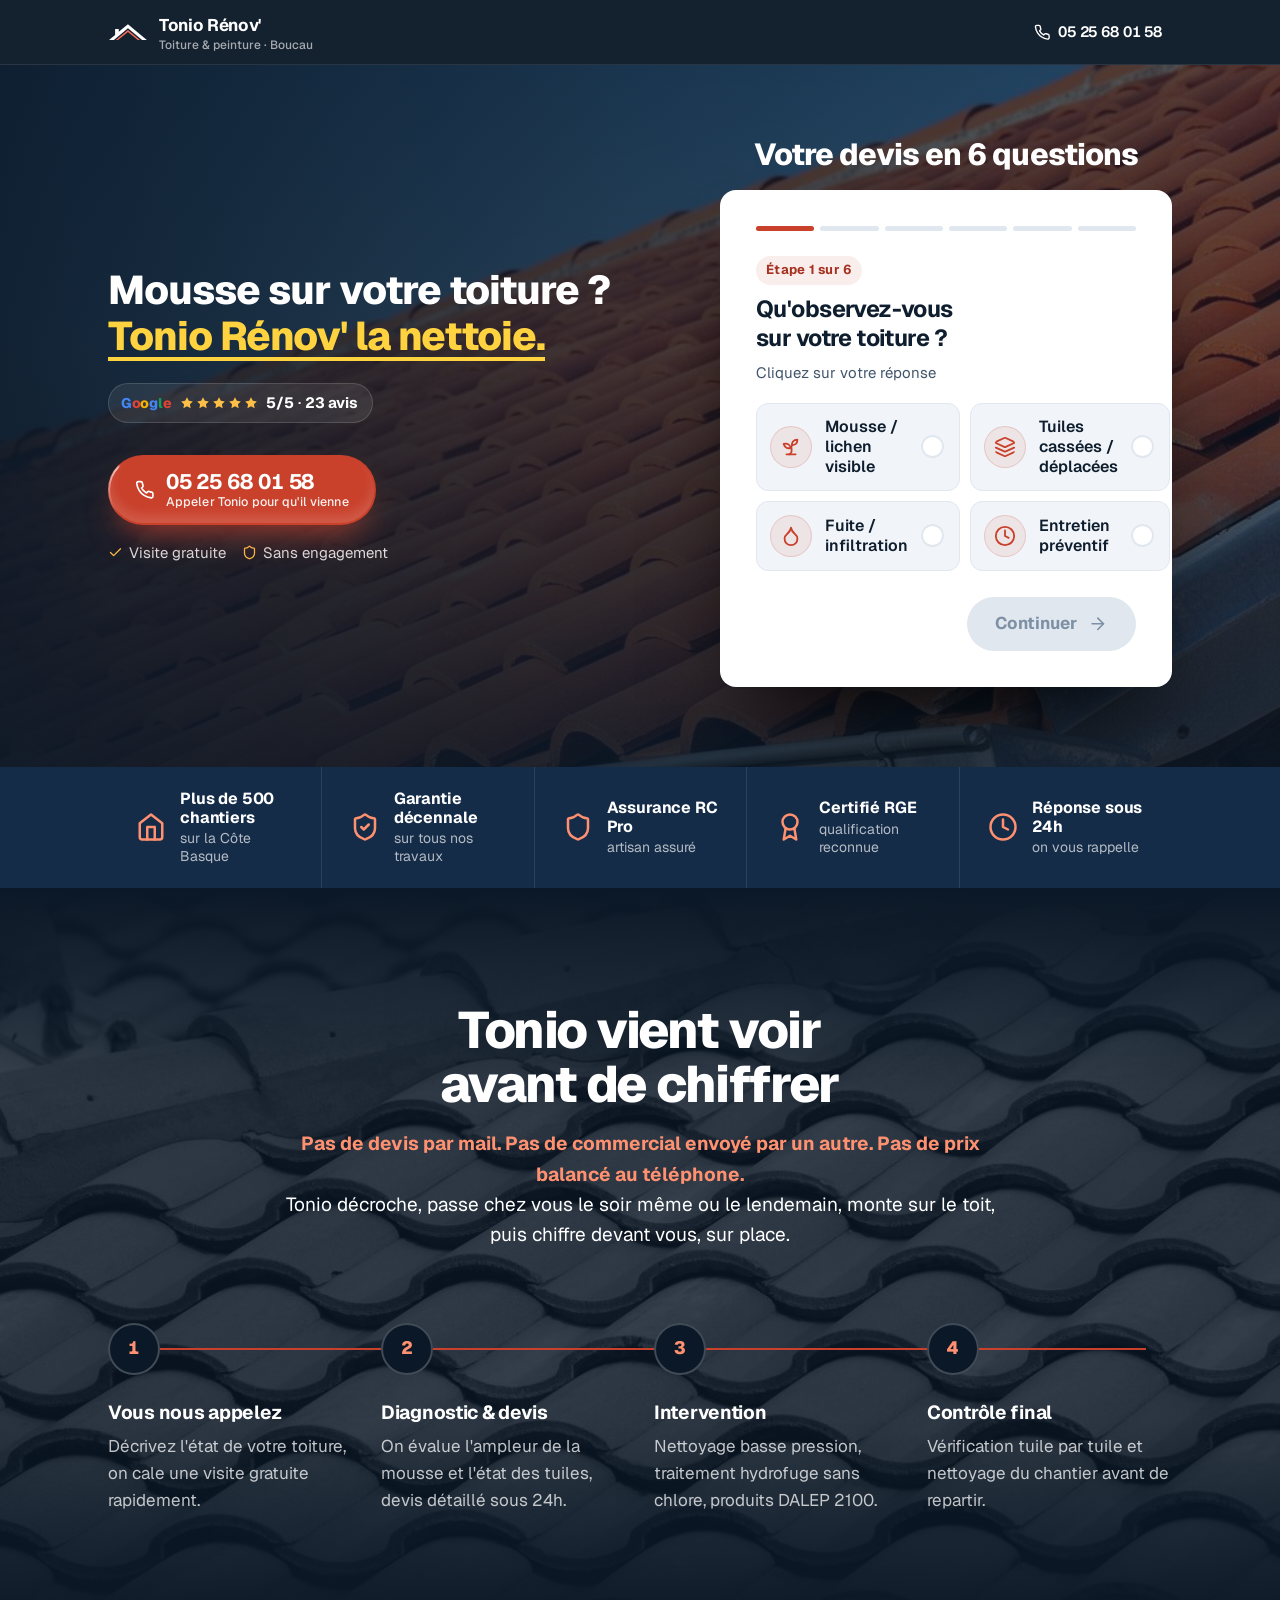
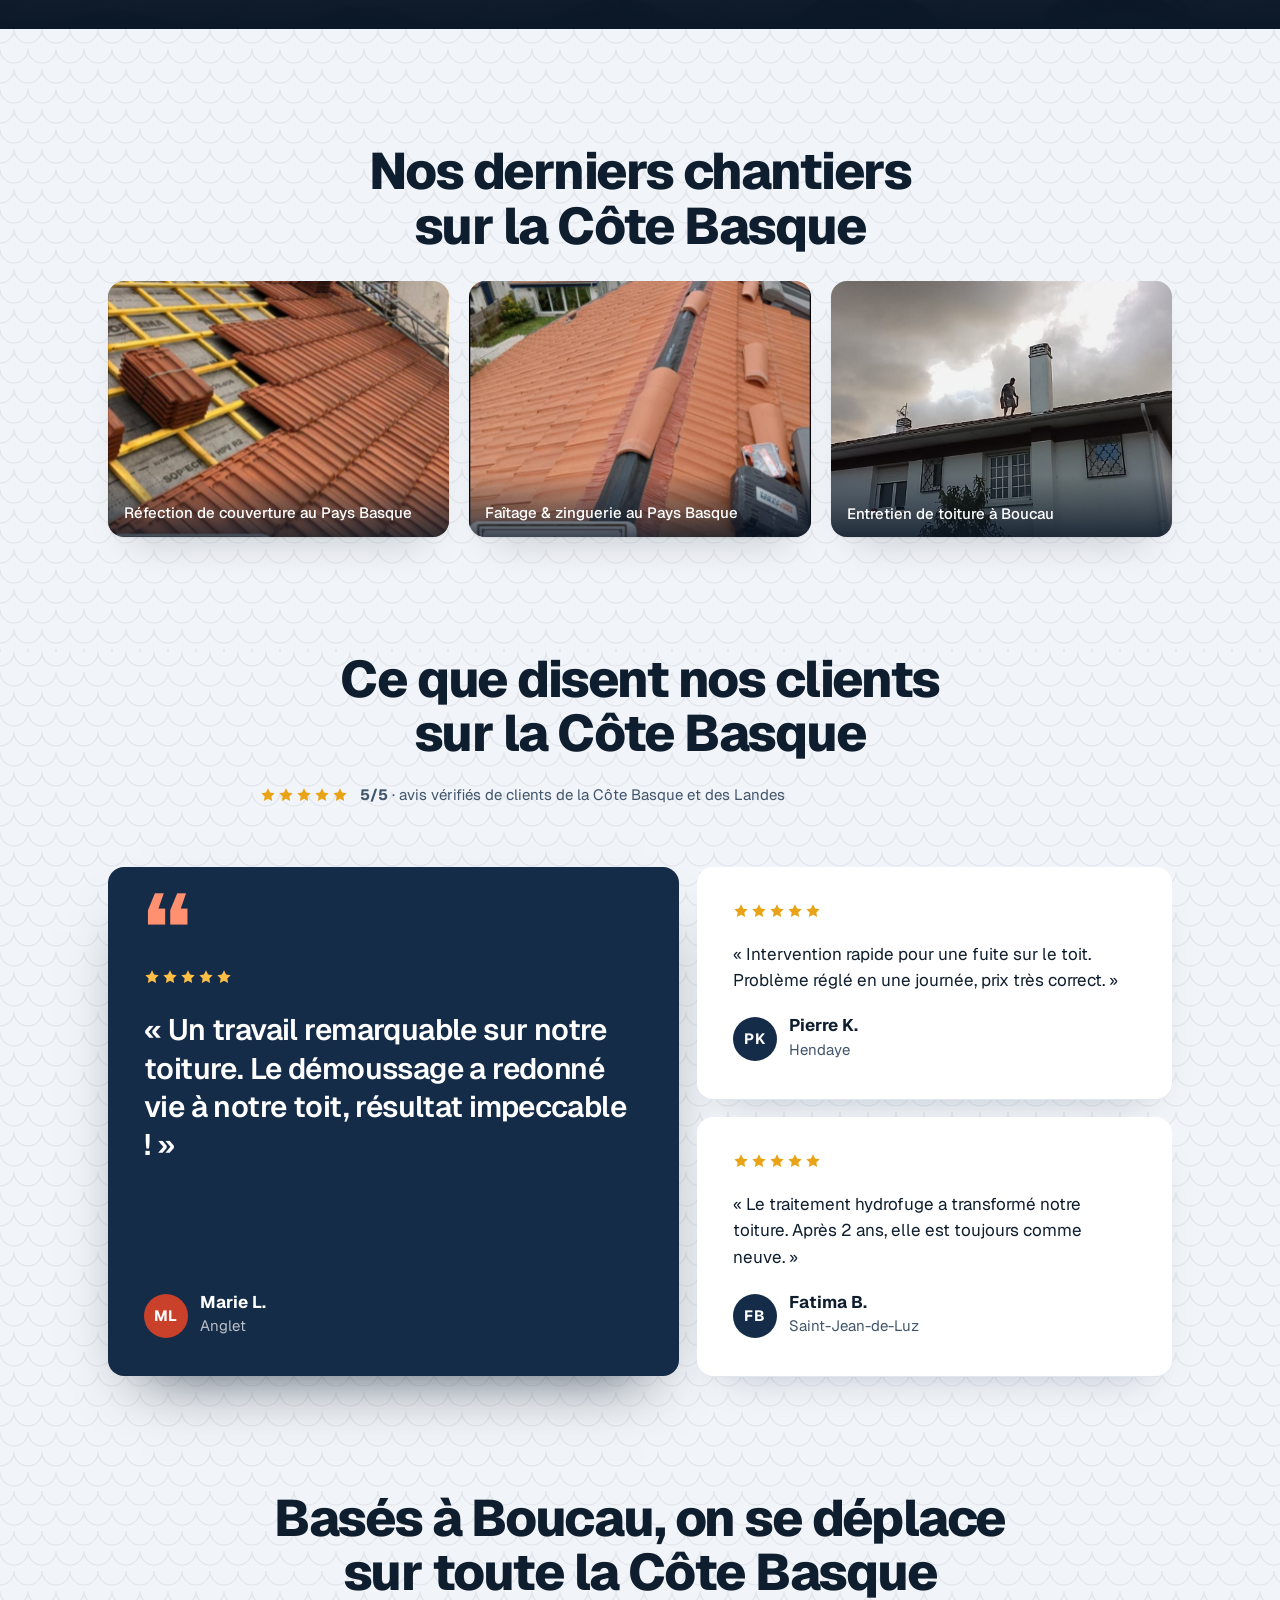
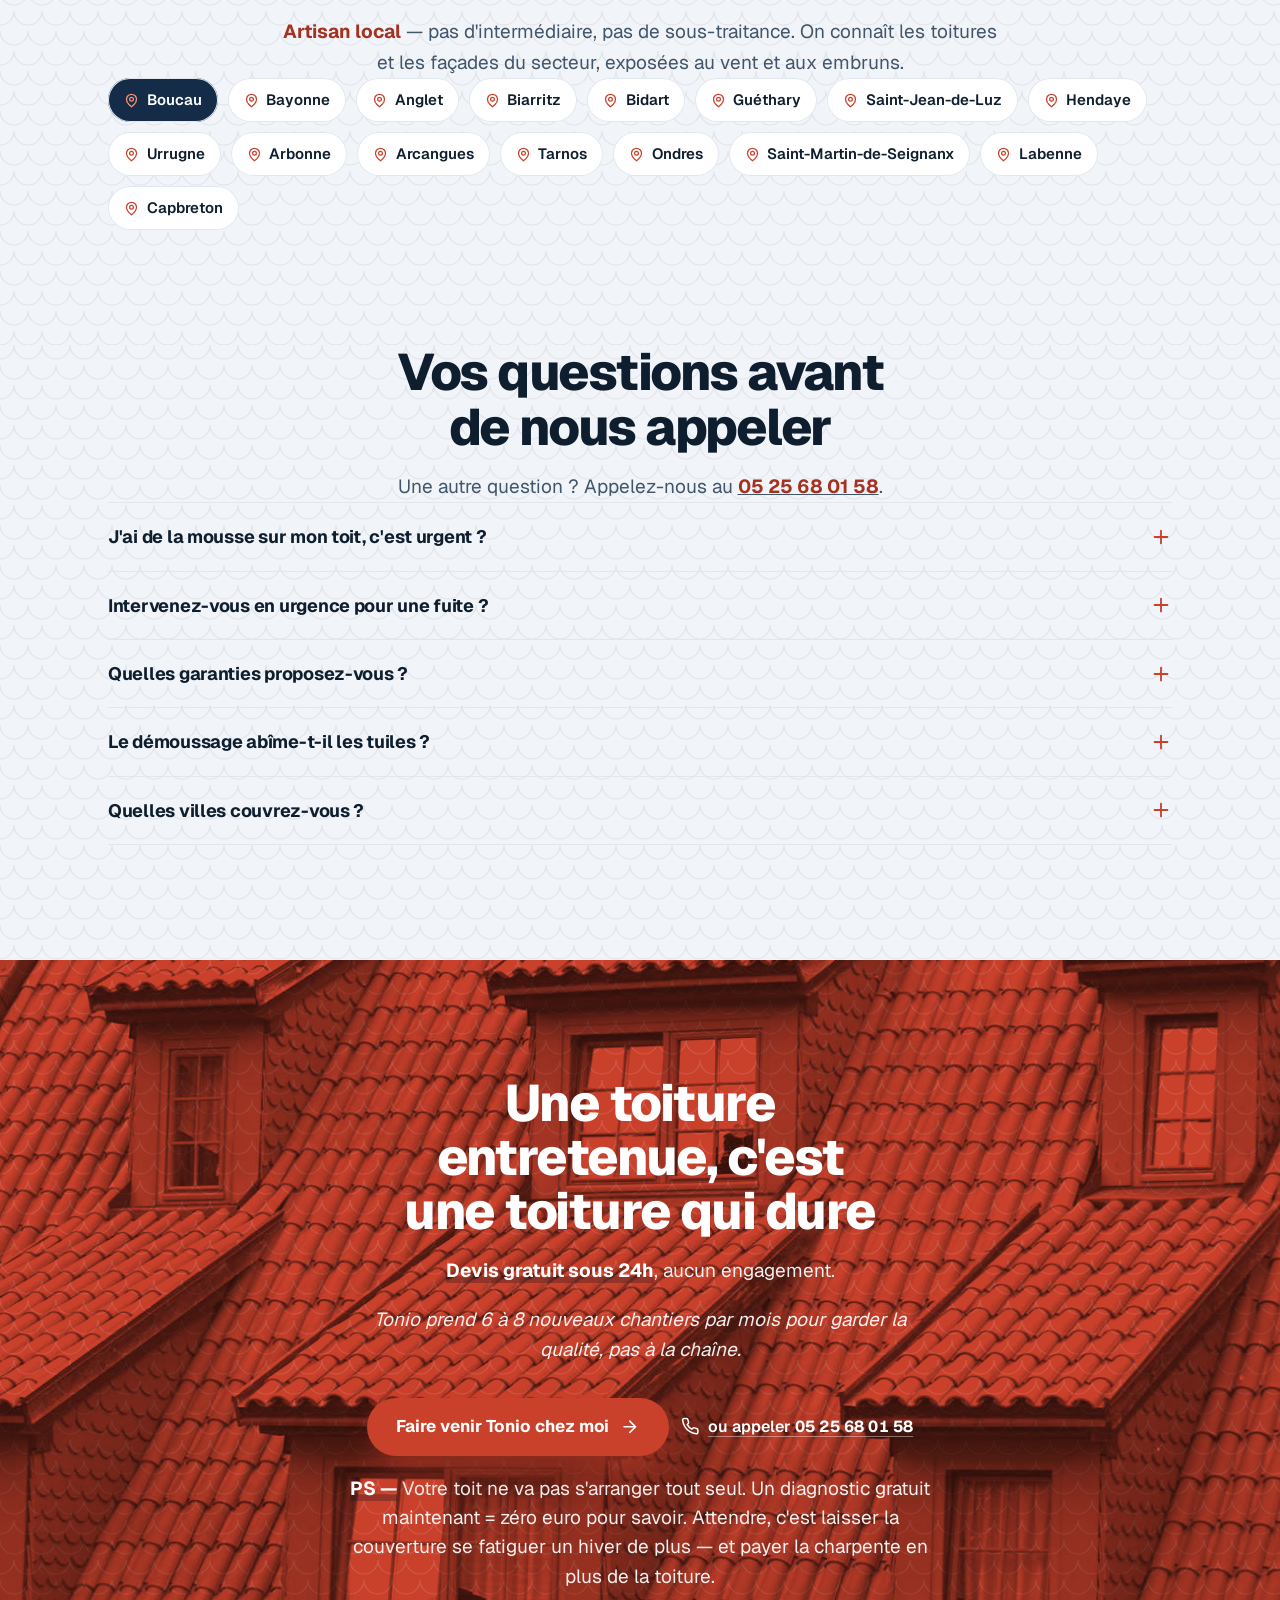
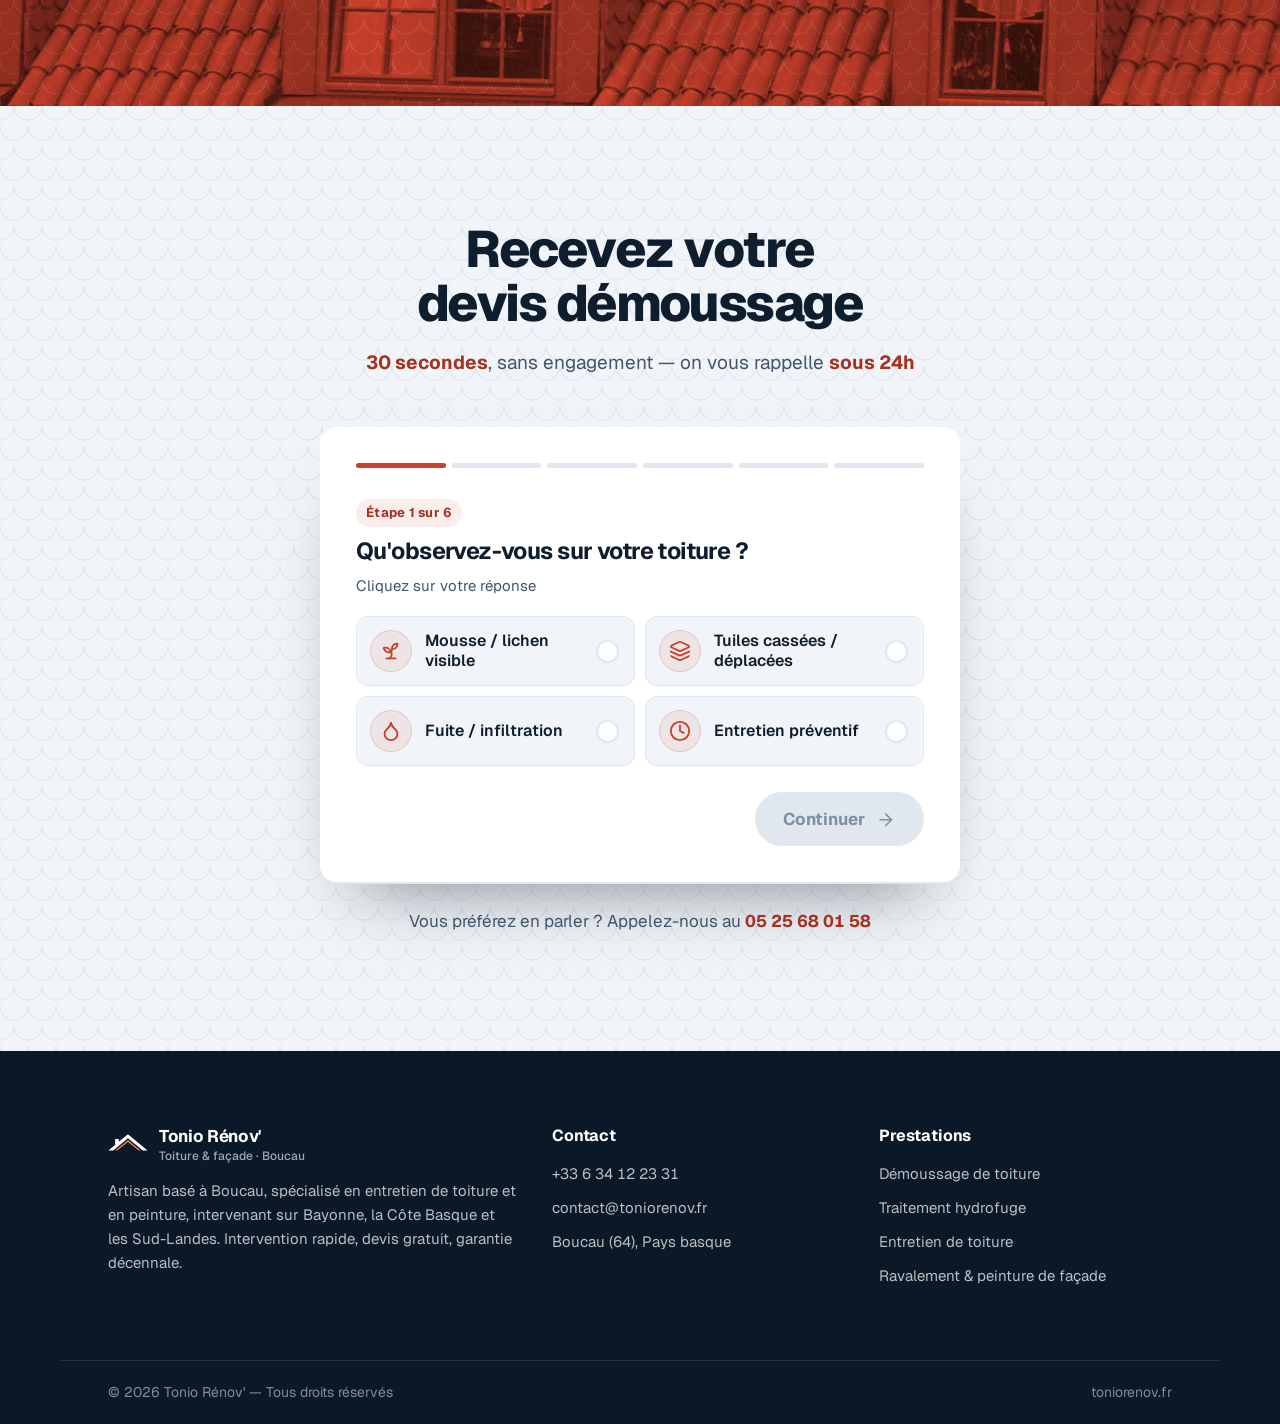
==== commit 57526d4e: "Numéro de suivi : 05 25 68 01 58 (Zadarma) à la place du 04 Twilio Co-Authored-By: Claude Opus 5.5 <" ====
--- a/index.html
+++ b/index.html
@@ -488,7 +488,7 @@
 <header class="bar">
   <div class="bar-in">
     <a class="brand" href="#top" aria-label="Tonio Rénov' — haut de page"><svg viewBox="395 438 620 262" aria-hidden="true"><polygon fill="#ffffff" points="704,442 1008,695 934,695 704,505 476,695 400,695 505,607 505,514 562,514 562,558"/><polygon fill="#ff6f58" points="704,532 901,695 869,695 704,562 539,695 507,695"/></svg><span><b>Tonio Rénov'</b><small>Toiture &amp; peinture · Boucau</small></span></a>
-    <a class="bar-tel-link" href="tel:+33415870242" aria-label="Appeler Tonio Rénov' au 04 15 87 02 42"><svg class="ic " viewBox="0 0 24 24" aria-hidden="true"><path d="M22 16.92v3a2 2 0 0 1-2.18 2 19.79 19.79 0 0 1-8.63-3.07 19.5 19.5 0 0 1-6-6 19.79 19.79 0 0 1-3.07-8.67A2 2 0 0 1 4.11 2h3a2 2 0 0 1 2 1.72 12.84 12.84 0 0 0 .7 2.81 2 2 0 0 1-.45 2.11L8.09 9.91a16 16 0 0 0 6 6l1.27-1.27a2 2 0 0 1 2.11-.45 12.84 12.84 0 0 0 2.81.7A2 2 0 0 1 22 16.92z"/></svg><span class="bar-tel-num">04 15 87 02 42</span></a>
+    <a class="bar-tel-link" href="tel:+33525680158" aria-label="Appeler Tonio Rénov' au 05 25 68 01 58"><svg class="ic " viewBox="0 0 24 24" aria-hidden="true"><path d="M22 16.92v3a2 2 0 0 1-2.18 2 19.79 19.79 0 0 1-8.63-3.07 19.5 19.5 0 0 1-6-6 19.79 19.79 0 0 1-3.07-8.67A2 2 0 0 1 4.11 2h3a2 2 0 0 1 2 1.72 12.84 12.84 0 0 0 .7 2.81 2 2 0 0 1-.45 2.11L8.09 9.91a16 16 0 0 0 6 6l1.27-1.27a2 2 0 0 1 2.11-.45 12.84 12.84 0 0 0 2.81.7A2 2 0 0 1 22 16.92z"/></svg><span class="bar-tel-num">05 25 68 01 58</span></a>
   </div>
 </header>
 
@@ -503,7 +503,7 @@
         <span class="stars" role="img" aria-label="5 étoiles sur 5"><svg class="ic ic-fill" viewBox="0 0 24 24" aria-hidden="true"><path d="m12 2 3.09 6.26L22 9.27l-5 4.87 1.18 6.88L12 17.77l-6.18 3.25L7 14.14 2 9.27l6.91-1.01z"/></svg><svg class="ic ic-fill" viewBox="0 0 24 24" aria-hidden="true"><path d="m12 2 3.09 6.26L22 9.27l-5 4.87 1.18 6.88L12 17.77l-6.18 3.25L7 14.14 2 9.27l6.91-1.01z"/></svg><svg class="ic ic-fill" viewBox="0 0 24 24" aria-hidden="true"><path d="m12 2 3.09 6.26L22 9.27l-5 4.87 1.18 6.88L12 17.77l-6.18 3.25L7 14.14 2 9.27l6.91-1.01z"/></svg><svg class="ic ic-fill" viewBox="0 0 24 24" aria-hidden="true"><path d="m12 2 3.09 6.26L22 9.27l-5 4.87 1.18 6.88L12 17.77l-6.18 3.25L7 14.14 2 9.27l6.91-1.01z"/></svg><svg class="ic ic-fill" viewBox="0 0 24 24" aria-hidden="true"><path d="m12 2 3.09 6.26L22 9.27l-5 4.87 1.18 6.88L12 17.77l-6.18 3.25L7 14.14 2 9.27l6.91-1.01z"/></svg></span><span><b>5/5</b> · <b>23 avis</b></span>
       </a>
       <div class="hero-cta fade" style="--d:2">
-        <a class="btn btn-primary btn-stack" href="tel:+33415870242"><span class="sh-spark" aria-hidden="true"><span class="sh-slide"><span class="sh-spin"></span></span></span><span class="sh-back" aria-hidden="true"></span><svg class="ic btn-ph" viewBox="0 0 24 24" aria-hidden="true"><path d="M22 16.92v3a2 2 0 0 1-2.18 2 19.79 19.79 0 0 1-8.63-3.07 19.5 19.5 0 0 1-6-6 19.79 19.79 0 0 1-3.07-8.67A2 2 0 0 1 4.11 2h3a2 2 0 0 1 2 1.72 12.84 12.84 0 0 0 .7 2.81 2 2 0 0 1-.45 2.11L8.09 9.91a16 16 0 0 0 6 6l1.27-1.27a2 2 0 0 1 2.11-.45 12.84 12.84 0 0 0 2.81.7A2 2 0 0 1 22 16.92z"/></svg><span class="btn-txt"><b>04 15 87 02 42</b><small>Appeler Tonio pour qu'il vienne</small></span></a>
+        <a class="btn btn-primary btn-stack" href="tel:+33525680158"><span class="sh-spark" aria-hidden="true"><span class="sh-slide"><span class="sh-spin"></span></span></span><span class="sh-back" aria-hidden="true"></span><svg class="ic btn-ph" viewBox="0 0 24 24" aria-hidden="true"><path d="M22 16.92v3a2 2 0 0 1-2.18 2 19.79 19.79 0 0 1-8.63-3.07 19.5 19.5 0 0 1-6-6 19.79 19.79 0 0 1-3.07-8.67A2 2 0 0 1 4.11 2h3a2 2 0 0 1 2 1.72 12.84 12.84 0 0 0 .7 2.81 2 2 0 0 1-.45 2.11L8.09 9.91a16 16 0 0 0 6 6l1.27-1.27a2 2 0 0 1 2.11-.45 12.84 12.84 0 0 0 2.81.7A2 2 0 0 1 22 16.92z"/></svg><span class="btn-txt"><b>05 25 68 01 58</b><small>Appeler Tonio pour qu'il vienne</small></span></a>
       </div>
       <p class="hero-proof fade" style="--d:3"><span><svg class="ic " viewBox="0 0 24 24" aria-hidden="true"><path d="M20 6 9 17l-5-5"/></svg>Visite gratuite</span><span><svg class="ic " viewBox="0 0 24 24" aria-hidden="true"><path d="M20 13c0 5-3.5 7.5-7.66 8.95a1 1 0 0 1-.67-.01C7.5 20.5 4 18 4 13V6a1 1 0 0 1 1-1c2 0 4.5-1.2 6.24-2.72a1.17 1.17 0 0 1 1.52 0C14.51 3.81 17 5 19 5a1 1 0 0 1 1 1z"/></svg>Sans engagement</span></p>
     </div>
@@ -518,7 +518,7 @@
         <div class="fstep" data-step="4"><span class="fcount">Étape 4 sur 6</span><p class="fq" tabindex="-1" data-focus>Quand voulez-vous faire les travaux ?</p><span class="fhint">Cliquez sur votre réponse</span><div class="opts" data-field="delai" role="group"><button type="button" class="opt" data-value="Dès que possible" aria-pressed="false"><svg class="ic " viewBox="0 0 24 24" aria-hidden="true"><circle cx="12" cy="12" r="10"/><path d="M12 6v6l4 2"/></svg><span>Dès que possible</span><span class="tick"><svg class="ic " viewBox="0 0 24 24" aria-hidden="true"><path d="M20 6 9 17l-5-5"/></svg></span></button><button type="button" class="opt" data-value="Dans le mois" aria-pressed="false"><svg class="ic " viewBox="0 0 24 24" aria-hidden="true"><circle cx="12" cy="12" r="10"/><path d="M12 6v6l4 2"/></svg><span>Dans le mois</span><span class="tick"><svg class="ic " viewBox="0 0 24 24" aria-hidden="true"><path d="M20 6 9 17l-5-5"/></svg></span></button><button type="button" class="opt" data-value="Dans les 3 mois" aria-pressed="false"><svg class="ic " viewBox="0 0 24 24" aria-hidden="true"><circle cx="12" cy="12" r="10"/><path d="M12 6v6l4 2"/></svg><span>Dans les 3 mois</span><span class="tick"><svg class="ic " viewBox="0 0 24 24" aria-hidden="true"><path d="M20 6 9 17l-5-5"/></svg></span></button><button type="button" class="opt" data-value="Je me renseigne" aria-pressed="false"><svg class="ic " viewBox="0 0 24 24" aria-hidden="true"><circle cx="12" cy="12" r="10"/><path d="M9.09 9a3 3 0 0 1 5.83 1c0 2-3 3-3 3"/><path d="M12 17h.01"/></svg><span>Je me renseigne</span><span class="tick"><svg class="ic " viewBox="0 0 24 24" aria-hidden="true"><path d="M20 6 9 17l-5-5"/></svg></span></button></div></div>
         <div class="fstep" data-step="5"><span class="fcount">Étape 5 sur 6</span><p class="fq" tabindex="-1" data-focus>Vous êtes :</p><span class="fhint">Cliquez sur votre réponse</span><div class="opts" data-field="statut" role="group"><button type="button" class="opt" data-value="Propriétaire" aria-pressed="false"><svg class="ic " viewBox="0 0 24 24" aria-hidden="true"><path d="m3 9 9-7 9 7v11a2 2 0 0 1-2 2H5a2 2 0 0 1-2-2z"/><path d="M9 22V12h6v10"/></svg><span>Propriétaire</span><span class="tick"><svg class="ic " viewBox="0 0 24 24" aria-hidden="true"><path d="M20 6 9 17l-5-5"/></svg></span></button><button type="button" class="opt" data-value="Locataire" aria-pressed="false"><svg class="ic " viewBox="0 0 24 24" aria-hidden="true"><path d="m3 9 9-7 9 7v11a2 2 0 0 1-2 2H5a2 2 0 0 1-2-2z"/><path d="M9 22V12h6v10"/></svg><span>Locataire</span><span class="tick"><svg class="ic " viewBox="0 0 24 24" aria-hidden="true"><path d="M20 6 9 17l-5-5"/></svg></span></button><button type="button" class="opt" data-value="Syndic" aria-pressed="false"><svg class="ic " viewBox="0 0 24 24" aria-hidden="true"><path d="m3 9 9-7 9 7v11a2 2 0 0 1-2 2H5a2 2 0 0 1-2-2z"/><path d="M9 22V12h6v10"/></svg><span>Syndic</span><span class="tick"><svg class="ic " viewBox="0 0 24 24" aria-hidden="true"><path d="M20 6 9 17l-5-5"/></svg></span></button></div></div>
         <div class="fstep" data-step="6"><span class="fcount">Étape 6 sur 6</span><p class="fq" tabindex="-1" data-focus>Vos coordonnées pour le rappel</p><div class="field"><label for="f-nom-haut">Nom</label><input id="f-nom-haut" data-champ="nom" type="text" placeholder="Votre nom" autocomplete="name"></div><div class="field"><label for="f-tel-haut">Téléphone</label><input id="f-tel-haut" data-champ="tel" type="tel" inputmode="tel" placeholder="06 12 34 56 78" autocomplete="tel"></div><div class="field"><label for="f-ville-haut">Ville</label><input id="f-ville-haut" data-champ="ville" type="text" placeholder="Bayonne, Anglet, Biarritz…" autocomplete="address-level2"></div></div>
-        <div class="fstep" data-step="7" aria-live="polite"><div class="done"><div class="done-ic"><svg class="ic " viewBox="0 0 24 24" aria-hidden="true"><path d="M20 6 9 17l-5-5"/></svg></div><h3 tabindex="-1" data-focus>Demande envoyée</h3><p>Merci ! Un artisan Tonio Rénov' vous rappelle sous 24h pour affiner le devis.</p><a class="btn btn-call" href="tel:+33415870242"><span class="sh-spark" aria-hidden="true"><span class="sh-slide"><span class="sh-spin"></span></span></span><span class="sh-back" aria-hidden="true"></span><svg class="ic " viewBox="0 0 24 24" aria-hidden="true"><path d="M22 16.92v3a2 2 0 0 1-2.18 2 19.79 19.79 0 0 1-8.63-3.07 19.5 19.5 0 0 1-6-6 19.79 19.79 0 0 1-3.07-8.67A2 2 0 0 1 4.11 2h3a2 2 0 0 1 2 1.72 12.84 12.84 0 0 0 .7 2.81 2 2 0 0 1-.45 2.11L8.09 9.91a16 16 0 0 0 6 6l1.27-1.27a2 2 0 0 1 2.11-.45 12.84 12.84 0 0 0 2.81.7A2 2 0 0 1 22 16.92z"/></svg><span>Ou appelez le 04 15 87 02 42</span></a></div></div>
+        <div class="fstep" data-step="7" aria-live="polite"><div class="done"><div class="done-ic"><svg class="ic " viewBox="0 0 24 24" aria-hidden="true"><path d="M20 6 9 17l-5-5"/></svg></div><h3 tabindex="-1" data-focus>Demande envoyée</h3><p>Merci ! Un artisan Tonio Rénov' vous rappelle sous 24h pour affiner le devis.</p><a class="btn btn-call" href="tel:+33525680158"><span class="sh-spark" aria-hidden="true"><span class="sh-slide"><span class="sh-spin"></span></span></span><span class="sh-back" aria-hidden="true"></span><svg class="ic " viewBox="0 0 24 24" aria-hidden="true"><path d="M22 16.92v3a2 2 0 0 1-2.18 2 19.79 19.79 0 0 1-8.63-3.07 19.5 19.5 0 0 1-6-6 19.79 19.79 0 0 1-3.07-8.67A2 2 0 0 1 4.11 2h3a2 2 0 0 1 2 1.72 12.84 12.84 0 0 0 .7 2.81 2 2 0 0 1-.45 2.11L8.09 9.91a16 16 0 0 0 6 6l1.27-1.27a2 2 0 0 1 2.11-.45 12.84 12.84 0 0 0 2.81.7A2 2 0 0 1 22 16.92z"/></svg><span>Ou appelez le 05 25 68 01 58</span></a></div></div>
         <div class="factions"><button type="button" class="fback" disabled><svg class="ic " viewBox="0 0 24 24" aria-hidden="true"><path d="M19 12H5"/><path d="m12 19-7-7 7-7"/></svg>Précédent</button><button type="button" class="btn btn-next" disabled><span class="sh-spark" aria-hidden="true"><span class="sh-slide"><span class="sh-spin"></span></span></span><span class="sh-back" aria-hidden="true"></span><span class="lbl">Continuer</span><svg class="ic arr" viewBox="0 0 24 24" aria-hidden="true"><path d="M5 12h14"/><path d="m12 5 7 7-7 7"/></svg></button></div>
       </form>
     </div>
@@ -563,7 +563,7 @@
 
 <section class="sec sec-light" style="padding-top:0">
   <div class="wrap">
-    <div class="sec-head center"><h2 class="split " aria-label="Vos questions avant de nous appeler"><span class="w" style="--i:0" aria-hidden="true">Vos</span> <span class="w" style="--i:1" aria-hidden="true">questions</span> <span class="w" style="--i:2" aria-hidden="true">avant</span> <span class="w" style="--i:3" aria-hidden="true">de</span> <span class="w" style="--i:4" aria-hidden="true">nous</span> <span class="w" style="--i:5" aria-hidden="true">appeler</span></h2><p class="lead reveal" style="--d:1">Une autre question ? Appelez-nous au <a href="tel:+33415870242"><strong>04 15 87 02 42</strong></a>.</p></div>
+    <div class="sec-head center"><h2 class="split " aria-label="Vos questions avant de nous appeler"><span class="w" style="--i:0" aria-hidden="true">Vos</span> <span class="w" style="--i:1" aria-hidden="true">questions</span> <span class="w" style="--i:2" aria-hidden="true">avant</span> <span class="w" style="--i:3" aria-hidden="true">de</span> <span class="w" style="--i:4" aria-hidden="true">nous</span> <span class="w" style="--i:5" aria-hidden="true">appeler</span></h2><p class="lead reveal" style="--d:1">Une autre question ? Appelez-nous au <a href="tel:+33525680158"><strong>05 25 68 01 58</strong></a>.</p></div>
     <div class="faq-list reveal" style="--d:1"><details><summary>J'ai de la mousse sur mon toit, c'est urgent ?<svg class="ic " viewBox="0 0 24 24" aria-hidden="true"><path d="M12 5v14"/><path d="M5 12h14"/></svg></summary><p>Tant qu'elle est en surface, un démoussage suffit. Dès qu'elle soulève les tuiles ou que des taches apparaissent au plafond, l'eau passe déjà — et là, chaque mois compte.</p></details><details><summary>Intervenez-vous en urgence pour une fuite ?<svg class="ic " viewBox="0 0 24 24" aria-hidden="true"><path d="M12 5v14"/><path d="M5 12h14"/></svg></summary><p>Oui, on priorise les urgences (fuite, infiltration) et on peut souvent intervenir sous 48h sur le secteur Bayonne / Côte Basque.</p></details><details><summary>Quelles garanties proposez-vous ?<svg class="ic " viewBox="0 0 24 24" aria-hidden="true"><path d="M12 5v14"/><path d="M5 12h14"/></svg></summary><p>Tous nos chantiers sont couverts par notre garantie décennale et notre assurance RC Pro. Nous sommes artisan certifié RGE.</p></details><details><summary>Le démoussage abîme-t-il les tuiles ?<svg class="ic " viewBox="0 0 24 24" aria-hidden="true"><path d="M12 5v14"/><path d="M5 12h14"/></svg></summary><p>Non — on travaille en basse pression avec des produits biocides sans chlore, spécifiquement pour préserver l'étanchéité et la couleur des tuiles.</p></details><details><summary>Quelles villes couvrez-vous ?<svg class="ic " viewBox="0 0 24 24" aria-hidden="true"><path d="M12 5v14"/><path d="M5 12h14"/></svg></summary><p>Boucau, Bayonne, Anglet, Biarritz, Bidart, Guéthary, Saint-Jean-de-Luz, Hendaye et les communes du Sud-Landes jusqu'à Capbreton.</p></details></div>
   </div>
 </section>
@@ -576,7 +576,7 @@
     <p class="rarete reveal on-dark" style="--d:1.5"><em>Tonio prend 6 à 8 nouveaux chantiers par mois pour garder la qualité, pas à la chaîne.</em></p>
     <div class="btns reveal" style="--d:2">
       <a class="btn btn-primary" href="#devis-bas"><span>Faire venir Tonio chez moi</span><svg class="ic arr" viewBox="0 0 24 24" aria-hidden="true"><path d="M5 12h14"/><path d="m12 5 7 7-7 7"/></svg></a>
-      <a class="btn-tel on-dark" href="tel:+33415870242"><svg class="ic " viewBox="0 0 24 24" aria-hidden="true"><path d="M22 16.92v3a2 2 0 0 1-2.18 2 19.79 19.79 0 0 1-8.63-3.07 19.5 19.5 0 0 1-6-6 19.79 19.79 0 0 1-3.07-8.67A2 2 0 0 1 4.11 2h3a2 2 0 0 1 2 1.72 12.84 12.84 0 0 0 .7 2.81 2 2 0 0 1-.45 2.11L8.09 9.91a16 16 0 0 0 6 6l1.27-1.27a2 2 0 0 1 2.11-.45 12.84 12.84 0 0 0 2.81.7A2 2 0 0 1 22 16.92z"/></svg><span>ou appeler <b>04 15 87 02 42</b></span></a>
+      <a class="btn-tel on-dark" href="tel:+33525680158"><svg class="ic " viewBox="0 0 24 24" aria-hidden="true"><path d="M22 16.92v3a2 2 0 0 1-2.18 2 19.79 19.79 0 0 1-8.63-3.07 19.5 19.5 0 0 1-6-6 19.79 19.79 0 0 1-3.07-8.67A2 2 0 0 1 4.11 2h3a2 2 0 0 1 2 1.72 12.84 12.84 0 0 0 .7 2.81 2 2 0 0 1-.45 2.11L8.09 9.91a16 16 0 0 0 6 6l1.27-1.27a2 2 0 0 1 2.11-.45 12.84 12.84 0 0 0 2.81.7A2 2 0 0 1 22 16.92z"/></svg><span>ou appeler <b>05 25 68 01 58</b></span></a>
     </div>
     <p class="ps reveal on-dark" style="--d:3"><strong>PS —</strong> Votre toit ne va pas s'arranger tout seul. Un diagnostic gratuit maintenant = zéro euro pour savoir. Attendre, c'est laisser la couverture se fatiguer un hiver de plus — et payer la charpente en plus de la toiture.</p>
   </div>
@@ -593,11 +593,11 @@
         <div class="fstep" data-step="4"><span class="fcount">Étape 4 sur 6</span><p class="fq" tabindex="-1" data-focus>Quand voulez-vous faire les travaux ?</p><span class="fhint">Cliquez sur votre réponse</span><div class="opts" data-field="delai" role="group"><button type="button" class="opt" data-value="Dès que possible" aria-pressed="false"><svg class="ic " viewBox="0 0 24 24" aria-hidden="true"><circle cx="12" cy="12" r="10"/><path d="M12 6v6l4 2"/></svg><span>Dès que possible</span><span class="tick"><svg class="ic " viewBox="0 0 24 24" aria-hidden="true"><path d="M20 6 9 17l-5-5"/></svg></span></button><button type="button" class="opt" data-value="Dans le mois" aria-pressed="false"><svg class="ic " viewBox="0 0 24 24" aria-hidden="true"><circle cx="12" cy="12" r="10"/><path d="M12 6v6l4 2"/></svg><span>Dans le mois</span><span class="tick"><svg class="ic " viewBox="0 0 24 24" aria-hidden="true"><path d="M20 6 9 17l-5-5"/></svg></span></button><button type="button" class="opt" data-value="Dans les 3 mois" aria-pressed="false"><svg class="ic " viewBox="0 0 24 24" aria-hidden="true"><circle cx="12" cy="12" r="10"/><path d="M12 6v6l4 2"/></svg><span>Dans les 3 mois</span><span class="tick"><svg class="ic " viewBox="0 0 24 24" aria-hidden="true"><path d="M20 6 9 17l-5-5"/></svg></span></button><button type="button" class="opt" data-value="Je me renseigne" aria-pressed="false"><svg class="ic " viewBox="0 0 24 24" aria-hidden="true"><circle cx="12" cy="12" r="10"/><path d="M9.09 9a3 3 0 0 1 5.83 1c0 2-3 3-3 3"/><path d="M12 17h.01"/></svg><span>Je me renseigne</span><span class="tick"><svg class="ic " viewBox="0 0 24 24" aria-hidden="true"><path d="M20 6 9 17l-5-5"/></svg></span></button></div></div>
         <div class="fstep" data-step="5"><span class="fcount">Étape 5 sur 6</span><p class="fq" tabindex="-1" data-focus>Vous êtes :</p><span class="fhint">Cliquez sur votre réponse</span><div class="opts" data-field="statut" role="group"><button type="button" class="opt" data-value="Propriétaire" aria-pressed="false"><svg class="ic " viewBox="0 0 24 24" aria-hidden="true"><path d="m3 9 9-7 9 7v11a2 2 0 0 1-2 2H5a2 2 0 0 1-2-2z"/><path d="M9 22V12h6v10"/></svg><span>Propriétaire</span><span class="tick"><svg class="ic " viewBox="0 0 24 24" aria-hidden="true"><path d="M20 6 9 17l-5-5"/></svg></span></button><button type="button" class="opt" data-value="Locataire" aria-pressed="false"><svg class="ic " viewBox="0 0 24 24" aria-hidden="true"><path d="m3 9 9-7 9 7v11a2 2 0 0 1-2 2H5a2 2 0 0 1-2-2z"/><path d="M9 22V12h6v10"/></svg><span>Locataire</span><span class="tick"><svg class="ic " viewBox="0 0 24 24" aria-hidden="true"><path d="M20 6 9 17l-5-5"/></svg></span></button><button type="button" class="opt" data-value="Syndic" aria-pressed="false"><svg class="ic " viewBox="0 0 24 24" aria-hidden="true"><path d="m3 9 9-7 9 7v11a2 2 0 0 1-2 2H5a2 2 0 0 1-2-2z"/><path d="M9 22V12h6v10"/></svg><span>Syndic</span><span class="tick"><svg class="ic " viewBox="0 0 24 24" aria-hidden="true"><path d="M20 6 9 17l-5-5"/></svg></span></button></div></div>
         <div class="fstep" data-step="6"><span class="fcount">Étape 6 sur 6</span><p class="fq" tabindex="-1" data-focus>Vos coordonnées pour le rappel</p><div class="field"><label for="f-nom-bas">Nom</label><input id="f-nom-bas" data-champ="nom" type="text" placeholder="Votre nom" autocomplete="name"></div><div class="field"><label for="f-tel-bas">Téléphone</label><input id="f-tel-bas" data-champ="tel" type="tel" inputmode="tel" placeholder="06 12 34 56 78" autocomplete="tel"></div><div class="field"><label for="f-ville-bas">Ville</label><input id="f-ville-bas" data-champ="ville" type="text" placeholder="Bayonne, Anglet, Biarritz…" autocomplete="address-level2"></div></div>
-        <div class="fstep" data-step="7" aria-live="polite"><div class="done"><div class="done-ic"><svg class="ic " viewBox="0 0 24 24" aria-hidden="true"><path d="M20 6 9 17l-5-5"/></svg></div><h3 tabindex="-1" data-focus>Demande envoyée</h3><p>Merci ! Un artisan Tonio Rénov' vous rappelle sous 24h pour affiner le devis.</p><a class="btn btn-call" href="tel:+33415870242"><span class="sh-spark" aria-hidden="true"><span class="sh-slide"><span class="sh-spin"></span></span></span><span class="sh-back" aria-hidden="true"></span><svg class="ic " viewBox="0 0 24 24" aria-hidden="true"><path d="M22 16.92v3a2 2 0 0 1-2.18 2 19.79 19.79 0 0 1-8.63-3.07 19.5 19.5 0 0 1-6-6 19.79 19.79 0 0 1-3.07-8.67A2 2 0 0 1 4.11 2h3a2 2 0 0 1 2 1.72 12.84 12.84 0 0 0 .7 2.81 2 2 0 0 1-.45 2.11L8.09 9.91a16 16 0 0 0 6 6l1.27-1.27a2 2 0 0 1 2.11-.45 12.84 12.84 0 0 0 2.81.7A2 2 0 0 1 22 16.92z"/></svg><span>Ou appelez le 04 15 87 02 42</span></a></div></div>
+        <div class="fstep" data-step="7" aria-live="polite"><div class="done"><div class="done-ic"><svg class="ic " viewBox="0 0 24 24" aria-hidden="true"><path d="M20 6 9 17l-5-5"/></svg></div><h3 tabindex="-1" data-focus>Demande envoyée</h3><p>Merci ! Un artisan Tonio Rénov' vous rappelle sous 24h pour affiner le devis.</p><a class="btn btn-call" href="tel:+33525680158"><span class="sh-spark" aria-hidden="true"><span class="sh-slide"><span class="sh-spin"></span></span></span><span class="sh-back" aria-hidden="true"></span><svg class="ic " viewBox="0 0 24 24" aria-hidden="true"><path d="M22 16.92v3a2 2 0 0 1-2.18 2 19.79 19.79 0 0 1-8.63-3.07 19.5 19.5 0 0 1-6-6 19.79 19.79 0 0 1-3.07-8.67A2 2 0 0 1 4.11 2h3a2 2 0 0 1 2 1.72 12.84 12.84 0 0 0 .7 2.81 2 2 0 0 1-.45 2.11L8.09 9.91a16 16 0 0 0 6 6l1.27-1.27a2 2 0 0 1 2.11-.45 12.84 12.84 0 0 0 2.81.7A2 2 0 0 1 22 16.92z"/></svg><span>Ou appelez le 05 25 68 01 58</span></a></div></div>
         <div class="factions"><button type="button" class="fback" disabled><svg class="ic " viewBox="0 0 24 24" aria-hidden="true"><path d="M19 12H5"/><path d="m12 19-7-7 7-7"/></svg>Précédent</button><button type="button" class="btn btn-next" disabled><span class="sh-spark" aria-hidden="true"><span class="sh-slide"><span class="sh-spin"></span></span></span><span class="sh-back" aria-hidden="true"></span><span class="lbl">Continuer</span><svg class="ic arr" viewBox="0 0 24 24" aria-hidden="true"><path d="M5 12h14"/><path d="m12 5 7 7-7 7"/></svg></button></div>
       </form>
     </div>
-    <p class="alt-call">Vous préférez en parler ? Appelez-nous au <a href="tel:+33415870242">04 15 87 02 42</a></p>
+    <p class="alt-call">Vous préférez en parler ? Appelez-nous au <a href="tel:+33525680158">05 25 68 01 58</a></p>
   </div>
 </section>
 </main>
@@ -605,13 +605,13 @@
 <footer>
   <div class="wrap foot">
     <div><a class="brand" href="#top"><svg viewBox="395 438 620 262" aria-hidden="true"><polygon fill="#ffffff" points="704,442 1008,695 934,695 704,505 476,695 400,695 505,607 505,514 562,514 562,558"/><polygon fill="#ff6f58" points="704,532 901,695 869,695 704,562 539,695 507,695"/></svg><span><b>Tonio Rénov'</b><small>Toiture &amp; façade · Boucau</small></span></a><p>Artisan basé à Boucau, spécialisé en entretien de toiture et en peinture, intervenant sur Bayonne, la Côte Basque et les Sud-Landes. Intervention rapide, devis gratuit, garantie décennale.</p></div>
-    <div><h4>Contact</h4><ul><li><a class="tel-foot" href="tel:+33415870242">+33 6 34 12 23 31</a></li><li><a href="mailto:contact@toniorenov.fr">contact@toniorenov.fr</a></li><li>Boucau (64), Pays basque</li></ul></div>
+    <div><h4>Contact</h4><ul><li><a class="tel-foot" href="tel:+33525680158">+33 6 34 12 23 31</a></li><li><a href="mailto:contact@toniorenov.fr">contact@toniorenov.fr</a></li><li>Boucau (64), Pays basque</li></ul></div>
     <div><h4>Prestations</h4><ul><li>Démoussage de toiture</li><li>Traitement hydrofuge</li><li>Entretien de toiture</li><li>Ravalement &amp; peinture de façade</li></ul></div>
   </div>
   <div class="wrap foot-bottom"><span>© 2026 Tonio Rénov' — Tous droits réservés</span><a href="https://toniorenov.fr">toniorenov.fr</a></div>
 </footer>
 
-<a class="fab" href="tel:+33415870242" aria-label="Appeler Tonio Rénov' au 04 15 87 02 42"><span class="fab-pulse" aria-hidden="true"></span><svg class="ic ring" viewBox="0 0 24 24" aria-hidden="true"><path d="M22 16.92v3a2 2 0 0 1-2.18 2 19.79 19.79 0 0 1-8.63-3.07 19.5 19.5 0 0 1-6-6 19.79 19.79 0 0 1-3.07-8.67A2 2 0 0 1 4.11 2h3a2 2 0 0 1 2 1.72 12.84 12.84 0 0 0 .7 2.81 2 2 0 0 1-.45 2.11L8.09 9.91a16 16 0 0 0 6 6l1.27-1.27a2 2 0 0 1 2.11-.45 12.84 12.84 0 0 0 2.81.7A2 2 0 0 1 22 16.92z"/></svg><span>Appeler</span></a>
+<a class="fab" href="tel:+33525680158" aria-label="Appeler Tonio Rénov' au 05 25 68 01 58"><span class="fab-pulse" aria-hidden="true"></span><svg class="ic ring" viewBox="0 0 24 24" aria-hidden="true"><path d="M22 16.92v3a2 2 0 0 1-2.18 2 19.79 19.79 0 0 1-8.63-3.07 19.5 19.5 0 0 1-6-6 19.79 19.79 0 0 1-3.07-8.67A2 2 0 0 1 4.11 2h3a2 2 0 0 1 2 1.72 12.84 12.84 0 0 0 .7 2.81 2 2 0 0 1-.45 2.11L8.09 9.91a16 16 0 0 0 6 6l1.27-1.27a2 2 0 0 1 2.11-.45 12.84 12.84 0 0 0 2.81.7A2 2 0 0 1 22 16.92z"/></svg><span>Appeler</span></a>
 
 <script>
 /* Comportement des landings : barre fixe au scroll, révélations, suivi GTM, formulaire à choix.
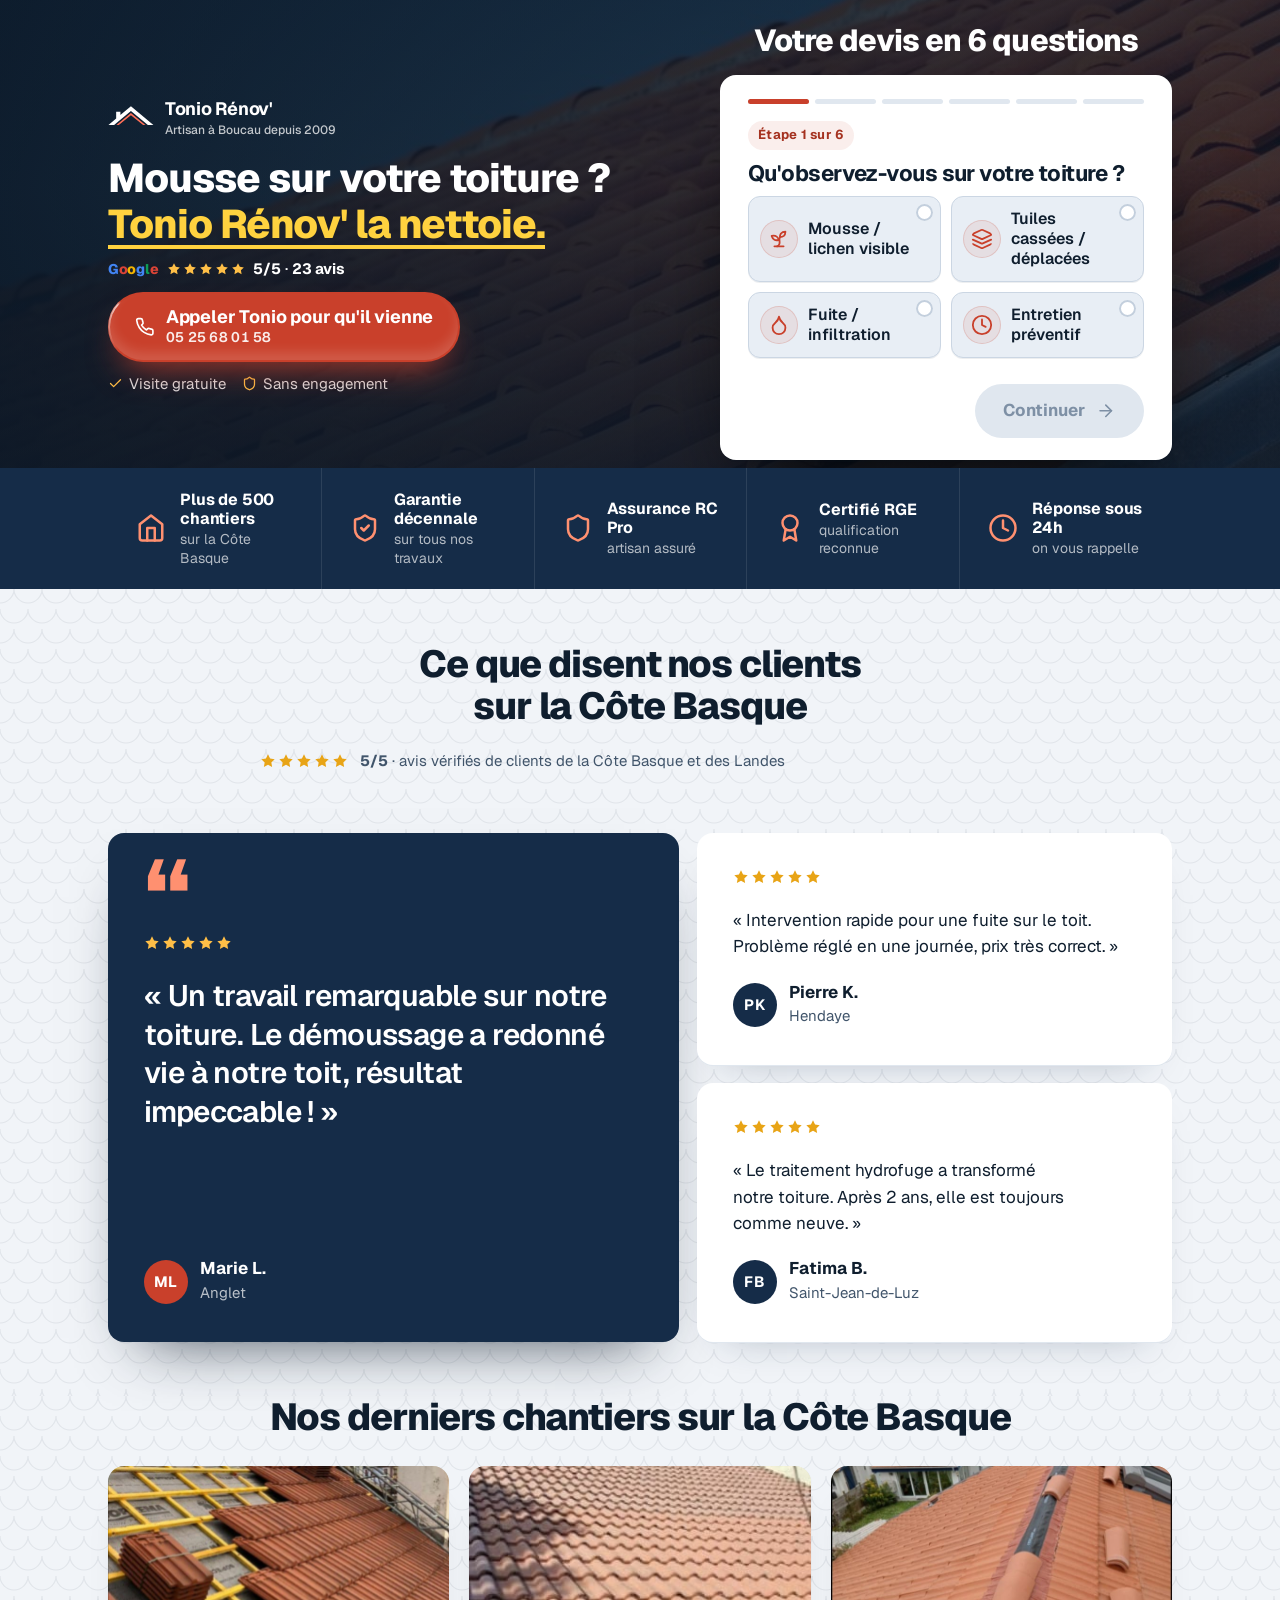
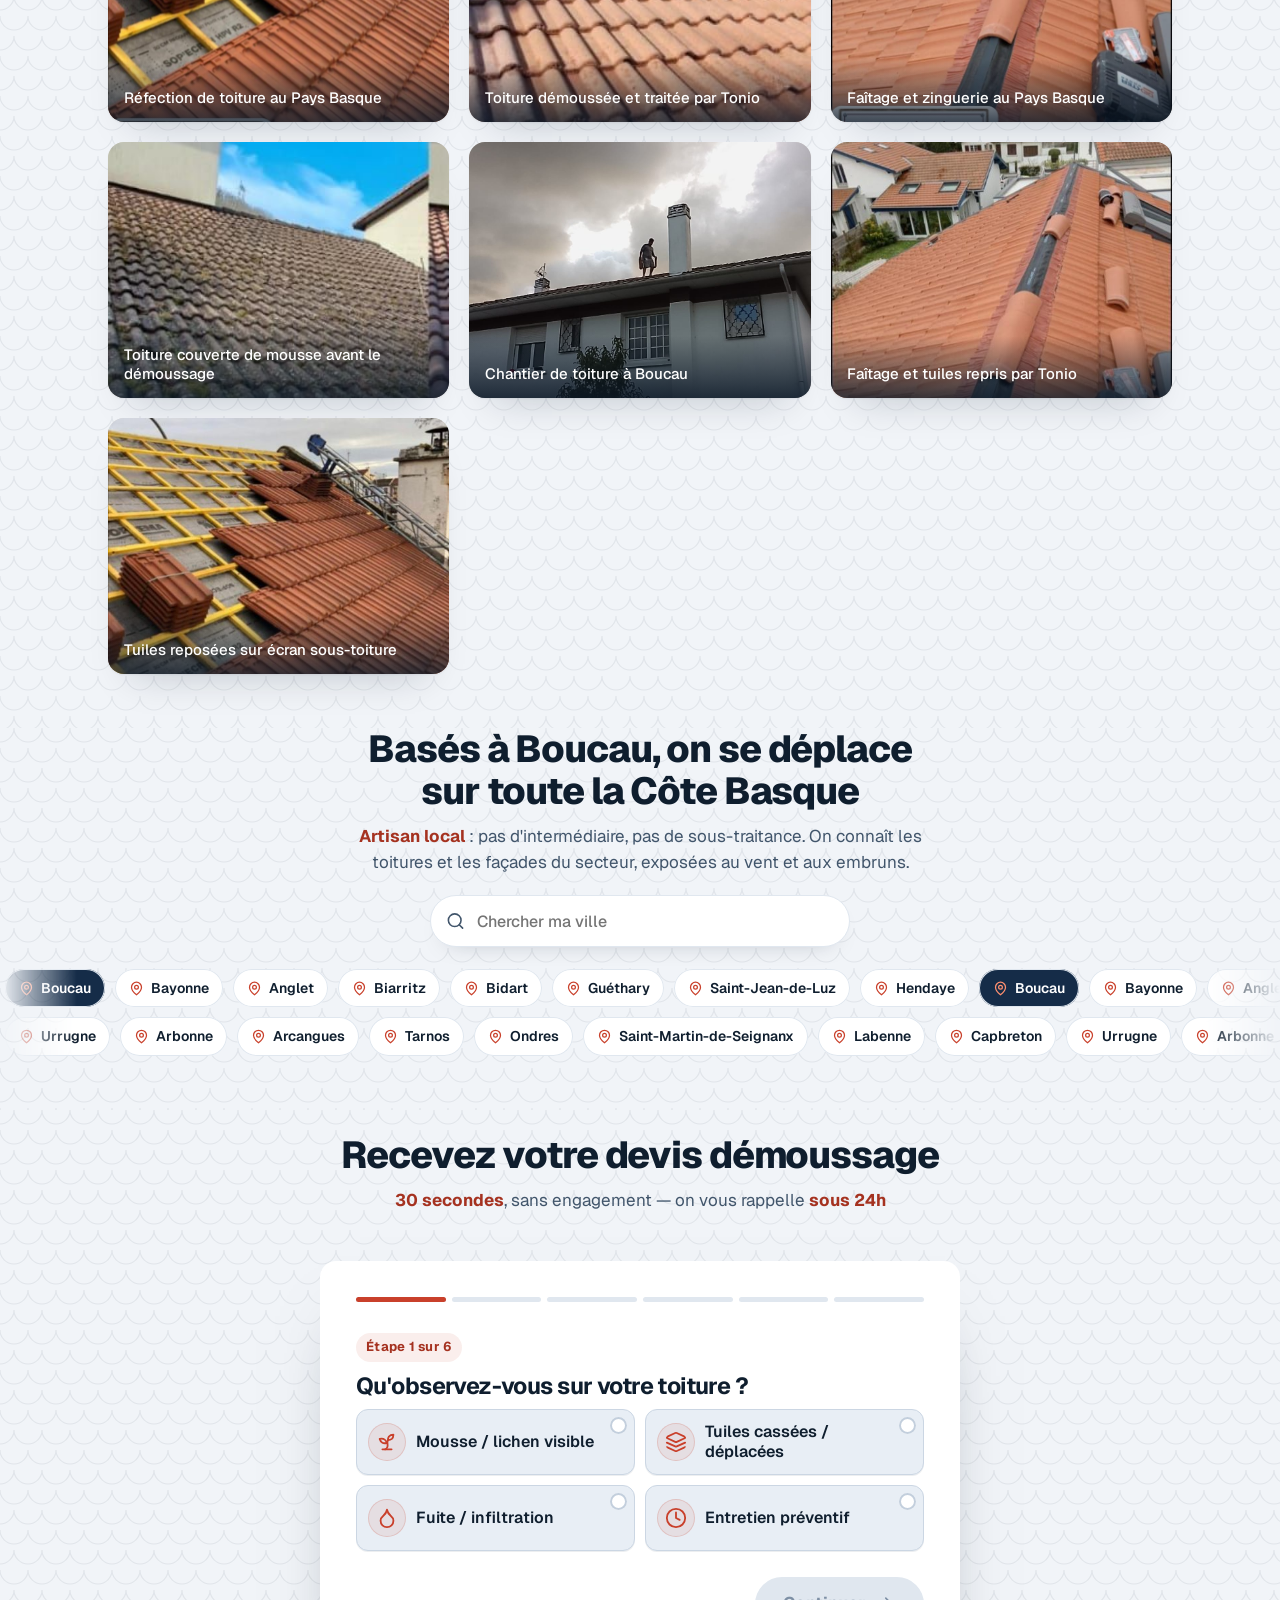
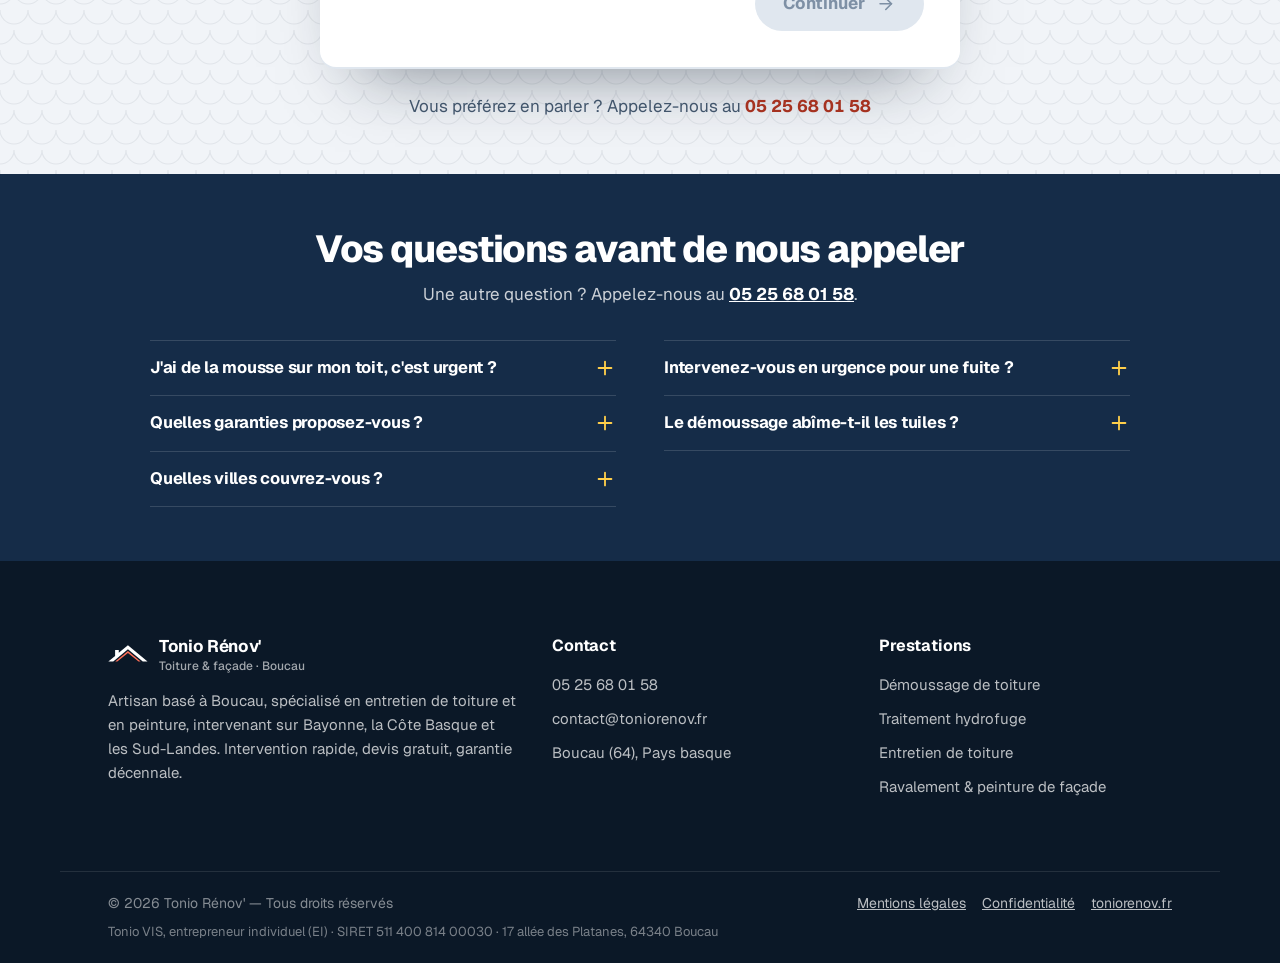
==== commit 279913a3: "LP Tonio : pages Mentions légales + Confidentialité, identité légale (EI, SIRET, adresse) en pied de" ====
--- a/index.html
+++ b/index.html
@@ -67,7 +67,7 @@
 *,*::before,*::after{box-sizing:border-box}
 html{scroll-behavior:smooth;scroll-padding-top:84px;-webkit-text-size-adjust:100%}
 body{margin:0;background:var(--ciel);color:var(--texte);font-family:var(--font);font-size:1.0625rem;line-height:1.6;-webkit-font-smoothing:antialiased;text-rendering:optimizeLegibility;font-optical-sizing:auto}
-img{max-width:100%;display:block}
+img{max-width:100%;height:auto;display:block}
 h1,h2,h3,p,ul,ol,figure,blockquote{margin:0}
 ul,ol{padding:0;list-style:none}
 a{color:inherit}
@@ -156,7 +156,8 @@
 .hero{position:relative;isolation:isolate;display:flex;align-items:center;color:#fff;background:var(--nuit);overflow:hidden}
 .hero-bg{position:absolute;inset:0;z-index:-2}
 .hero-bg img{width:100%;height:100%;object-fit:cover;object-position:var(--pos,62% 42%)}
-.hero::before{content:"";position:absolute;inset:0;z-index:-1;background:linear-gradient(180deg,rgba(11,24,39,.5) 0%,rgba(11,24,39,.12) 26%,rgba(11,24,39,.66) 62%,rgba(11,24,39,.96) 100%),linear-gradient(90deg,rgba(11,24,39,.7) 0%,rgba(11,24,39,.22) 58%,rgba(11,24,39,0) 100%)}
+/* Voile tamisé bleu nuit sur toute la photo de fond (règle Emrick 18/11) : fait ressortir texte, bouton et formulaire. */
+.hero::before{content:"";position:absolute;inset:0;z-index:-1;background:linear-gradient(rgba(11,24,39,.45),rgba(11,24,39,.45)),linear-gradient(180deg,rgba(11,24,39,.5) 0%,rgba(11,24,39,.12) 26%,rgba(11,24,39,.66) 62%,rgba(11,24,39,.96) 100%),linear-gradient(90deg,rgba(11,24,39,.7) 0%,rgba(11,24,39,.22) 58%,rgba(11,24,39,0) 100%)}
 .hero-in{width:100%;max-width:var(--max);margin-inline:auto;padding:clamp(40px,7vh,96px) var(--gutter) clamp(40px,7vh,96px);display:grid;gap:clamp(28px,4vw,56px);align-items:center}
 /* Hero centré (demande Emrick 09/11) : plus posé, plus LP de conversion. En desktop quand on passe en split (hero-copy à gauche, formulaire à droite), on revient à text-align:left — un texte centré dans une colonne gauche tombe mal à côté d'un bloc à droite. */
 .hero-copy{text-align:center}
@@ -214,7 +215,7 @@
    Mobile : titre + boutons d'appel d'abord, formulaire directement en dessous. */
 @media(min-width:1060px){
   .hero-in{grid-template-columns:minmax(0,1fr) minmax(392px,452px);padding-block:clamp(72px,8vh,112px)}
-  .hero::before{background:linear-gradient(90deg,rgba(11,24,39,.92) 0%,rgba(11,24,39,.72) 46%,rgba(11,24,39,.5) 100%),linear-gradient(180deg,rgba(11,24,39,.35) 0%,rgba(11,24,39,.2) 40%,rgba(11,24,39,.6) 100%)}
+  .hero::before{background:linear-gradient(rgba(11,24,39,.42),rgba(11,24,39,.42)),linear-gradient(90deg,rgba(11,24,39,.92) 0%,rgba(11,24,39,.72) 46%,rgba(11,24,39,.5) 100%),linear-gradient(180deg,rgba(11,24,39,.35) 0%,rgba(11,24,39,.2) 40%,rgba(11,24,39,.6) 100%)}
   /* Quand hero split (texte à gauche, formulaire à droite), le centrage tombe mal. On revient à gauche. */
   .hero-copy{text-align:left}
   .hero-cta{justify-content:flex-start}
@@ -380,9 +381,11 @@
 .fcount{display:inline-block;font-size:.8125rem;letter-spacing:.02em;color:var(--tuile-fonce);font-weight:700;margin-bottom:10px;padding:4px 10px;border-radius:999px;background:rgba(201,64,43,.09)}
 .fq{font-size:clamp(1.2rem,1rem + .8vw,1.45rem);font-weight:700;letter-spacing:-.025em;line-height:1.25;margin-bottom:8px;text-wrap:balance}
 .fhint{display:block;font-size:.9375rem;color:var(--texte-2);margin-bottom:18px}
-.opts{display:grid;gap:10px}
-@media(min-width:560px){.opts{grid-template-columns:1fr 1fr}}
-.opt{position:relative;display:flex;align-items:center;gap:13px;width:100%;min-height:66px;padding:13px 15px 13px 13px;text-align:left;font:600 1rem/1.25 var(--font);color:var(--texte);background:var(--ciel);border:1.5px solid var(--ciel-2);border-radius:12px;cursor:pointer;transition:transform .2s var(--ease),border-color .18s,background .18s,box-shadow .18s;-webkit-tap-highlight-color:transparent;touch-action:manipulation}
+.opts{display:grid;gap:10px;min-width:0}
+@media(min-width:560px){.opts{grid-template-columns:minmax(0,1fr) minmax(0,1fr)}}
+.opt > span:not(.tick){flex:1 1 auto;min-width:0;overflow-wrap:break-word}
+@media(min-width:560px){.opts .opt{gap:10px;padding:12px 26px 12px 11px}.opts .opt > .ic{padding:7px}.opts .opt .tick{position:absolute;top:7px;right:7px;width:17px;height:17px}.opts .opt .tick .ic{width:10px;height:10px}}
+.opt{position:relative;display:flex;align-items:center;gap:13px;width:100%;min-width:0;min-height:66px;padding:13px 15px 13px 13px;text-align:left;font:600 1rem/1.25 var(--font);color:var(--texte);background:var(--ciel);border:1.5px solid var(--ciel-2);border-radius:12px;cursor:pointer;transition:transform .2s var(--ease),border-color .18s,background .18s,box-shadow .18s;-webkit-tap-highlight-color:transparent;touch-action:manipulation}
 .opt > .ic{flex:none;width:22px;height:22px;padding:9px;color:var(--tuile);background:rgba(201,64,43,.09);border:1.5px solid rgba(201,64,43,.18);border-radius:50%;box-sizing:content-box;transition:background .18s,border-color .18s,color .18s,transform .18s}
 .opt:hover{border-color:var(--tuile);background:#fff;transform:translateY(-2px);box-shadow:0 10px 22px -14px rgba(11,24,39,.55)}
 .opt:hover > .ic{background:rgba(201,64,43,.18);border-color:rgba(201,64,43,.45);transform:scale(1.05)}
@@ -460,6 +463,20 @@
 footer .brand{margin-bottom:16px}
 .foot-bottom{border-top:1px solid rgba(255,255,255,.1);padding-block:20px;font-size:.875rem;color:rgba(255,255,255,.5);display:flex;flex-wrap:wrap;justify-content:space-between;gap:8px 20px}
 .tel-foot{font-variant-numeric:tabular-nums}
+.foot-legal{display:flex;flex-wrap:wrap;gap:6px 16px}
+.foot-legal a{color:rgba(255,255,255,.72);text-decoration:underline}
+.foot-id{flex-basis:100%;font-size:.8125rem;color:rgba(255,255,255,.45)}
+.f-rgpd{margin:4px 0 0;font-size:.8125rem;line-height:1.45;color:var(--texte-2)}
+.f-rgpd a{color:inherit;text-decoration:underline}
+/* pages mentions légales / confidentialité */
+.legal{padding-block:clamp(40px,6vw,72px);max-width:760px}
+.legal h1{font-size:clamp(1.75rem,4vw,2.25rem);margin:0 0 8px;color:var(--texte)}
+.legal h2{font-size:1.1875rem;margin:32px 0 8px;color:var(--texte)}
+.legal p,.legal li{color:var(--texte-2);line-height:1.6;margin:0 0 10px}
+.legal ul{list-style:disc;padding-left:1.25em;display:block}
+.legal a{color:var(--tuile-fonce)}
+.legal-top{background:var(--nuit);padding-block:16px}
+.legal-top .brand b,.legal-top .brand small{color:#fff}
 
 /* bouton d'appel flottant, présent tout le long de la page */
 .fab{position:fixed;right:max(16px,env(safe-area-inset-right));bottom:max(16px,env(safe-area-inset-bottom));z-index:55;display:inline-flex;align-items:center;gap:.6em;min-height:58px;padding:0 1.5rem 0 1.25rem;border-radius:999px;background:var(--tuile);color:#fff;font:700 1.0625rem/1 var(--font);text-decoration:none;box-shadow:0 18px 34px -12px rgba(11,24,39,.7),0 0 0 3px rgba(255,255,255,.9);transition:transform .4s var(--ease),opacity .3s,visibility 0s;-webkit-tap-highlight-color:transparent;touch-action:manipulation}
@@ -476,6 +493,440 @@
   .ring{animation:none}
 }
 
+/* ===== Nov. 2026 : bande fine qui défile, carrousels, formulaire court (modèle Sud-Ouest Couverture) ===== */
+/* Bande de garanties : une seule ligne qui défile en continu (2 copies de la liste, pause au survol) */
+.band.marquee{overflow:hidden;padding:12px 0}
+.band.marquee .band-track{display:flex;width:max-content;animation:defile 36s linear infinite}
+.band.marquee:hover .band-track{animation-play-state:paused}
+.band.marquee ul{display:flex;flex:none;grid-template-columns:none}
+.band.marquee li{padding:0 26px;gap:9px;white-space:nowrap;border:0;border-left:1px solid rgba(255,255,255,.16);justify-content:flex-start;grid-column:auto}
+.band.marquee li div{display:flex;align-items:baseline;gap:6px}
+.band.marquee .ic{width:18px;height:18px;flex:none}
+.band.marquee b{display:inline;font-size:.9375rem}
+.band.marquee small{display:inline;margin:0;font-size:.875rem}
+@keyframes defile{to{transform:translateX(-50%)}}
+@media(max-width:560px){.band.marquee{padding:10px 0}.band.marquee li{padding:0 18px}.band.marquee b{font-size:.875rem}.band.marquee small{font-size:.8125rem}}
+@media(prefers-reduced-motion:reduce){.band.marquee .band-track{animation:none}}
+
+/* Carrousels (glisser au doigt + défilement auto) : chantiers et avis */
+[hidden]{display:none!important}
+.carousel-dots{display:flex;justify-content:center;gap:4px;margin-top:16px}
+.carousel-dots button{width:26px;height:26px;border:0;background:none;padding:0;display:flex;align-items:center;justify-content:center;cursor:pointer}
+.carousel-dots button::before{content:"";width:8px;height:8px;border-radius:99px;background:#c9d2dc;transition:width .3s,background .3s}
+.carousel-dots button.on::before{width:24px;background:var(--tuile)}
+.gal-grid[data-carousel],.rev-grid[data-carousel]{display:flex;gap:18px;overflow-x:auto;scroll-snap-type:x mandatory;scrollbar-width:none;padding:4px 2px 10px}
+.gal-grid[data-carousel]::-webkit-scrollbar,.rev-grid[data-carousel]::-webkit-scrollbar{display:none}
+.gal-grid[data-carousel]>li,.rev-grid[data-carousel]>.rev{flex:0 0 calc((100% - 36px)/3);scroll-snap-align:start}
+.rev-grid[data-carousel]{margin-top:clamp(24px,3vw,36px)}
+@media(max-width:759px){
+  .gal-grid[data-carousel],.rev-grid[data-carousel]{margin-inline:calc(var(--gutter) * -1);padding-inline:var(--gutter);scroll-padding:0 var(--gutter)}
+  .gal-grid[data-carousel]>li,.rev-grid[data-carousel]>.rev{flex-basis:84%;scroll-snap-align:center}
+  .rev-grid[data-carousel] .rev{text-align:center;align-items:center}
+  .rev-sum{justify-content:center}
+}
+
+/* Formulaire court : pas de « Étape X sur N », question sur une seule ligne */
+.devis-form{container-type:inline-size}
+.devis-form .fq{white-space:nowrap;font-size:min(1.45rem,5.6cqw)}
+.factions{flex-wrap:nowrap}
+.factions .btn-next{flex:0 1 auto;min-width:0;white-space:nowrap}
+@media(max-width:560px){
+  /* bouton pleine largeur, « Précédent » en dessous : « Envoyer ma demande » ne déborde plus */
+  .factions{flex-direction:column-reverse;align-items:stretch;gap:4px;margin-top:22px}
+  .factions .btn-next{width:100%;justify-content:center;padding-inline:1rem}
+  .fback{align-self:center;padding:10px 6px;font-size:.875rem}
+  .fback[disabled]{display:none}
+}
+
+/* ===== Anneau 3D de photos (repris de 2rprenov.fr, Ring3D.tsx) — remplace la bande de garanties =====
+   Scène 1200×300, perspective sur le PARENT, 6 colonnes à 30°, 2 vignettes 260×370 à ±90° par colonne,
+   backface-visibility:hidden (c'est ce qui empêche la photo du premier plan d'envahir la page).
+   Toute la géométrie suit --e (échelle calculée en JS selon l'écran). */
+.ring-sec{position:relative;background:var(--nuit);overflow:hidden;padding:calc(110px * var(--e,1)) 0}
+.ring3d{position:relative;height:calc(300px * var(--e,1))}
+.ring3d-scene{position:absolute;left:50%;top:0;width:calc(1200px * var(--e,1));height:100%;transform:translateX(-50%);perspective:calc(700px * var(--e,1));perspective-origin:50% 50%}
+.ring3d-rot{width:100%;height:100%;transform-style:preserve-3d;cursor:grab;touch-action:pan-y;-webkit-user-select:none;user-select:none}
+.ring3d-rot:active{cursor:grabbing}
+.ring3d-col{position:absolute;left:50%;top:0;width:calc(1400px * var(--e,1));height:100%;display:flex;align-items:center;justify-content:space-between;transform:translateX(-50%) rotateY(var(--a));transform-style:preserve-3d}
+.ring3d-v{flex:none;width:calc(260px * var(--e,1));height:calc(370px * var(--e,1));border-radius:max(8px,calc(18px * var(--e,1)));overflow:hidden;backface-visibility:hidden;-webkit-backface-visibility:hidden;transform-style:flat;background:var(--marine)}
+.ring3d-v:first-child{transform:rotateY(90deg)}
+.ring3d-v:last-child{transform:rotateY(-90deg)}
+.ring3d-v img{display:block;width:100%;height:100%;object-fit:cover;pointer-events:none}
+/* Fin d'offre sous le titre du formulaire */
+.hf-fin{margin-top:6px;font-size:.9375rem;color:#ffbf47;font-weight:600}
+.offre-fin{color:var(--tuile);font-weight:700}
+
+/* ===== Anneau dans le hero (option ring_hero) : entre les arguments et le formulaire.
+   Mobile : pleine largeur (sort du gutter) ; ordinateur : dans la colonne de gauche. --e posé par app.js selon la largeur. */
+.ring-hero{position:relative;margin-top:clamp(14px,2.2vh,22px);padding:calc(34px * var(--e,.4)) 0;overflow:hidden}
+@media(max-width:1059px){.ring-hero{margin-inline:calc(var(--gutter) * -1)}}
+/* Ordinateur : l'anneau passe sous le texte ET le formulaire, sur toute la largeur de l'écran (demande Emrick 18/11). */
+@media(min-width:1060px){
+  .hero-copy{grid-row:1}
+  .hero-in>.hero-form{grid-row:1}
+  .ring-hero{grid-column:1/-1;grid-row:2;padding:calc(100px * var(--e,.7)) 0;margin:0 calc(50% - 50vw) calc(clamp(72px,8vh,112px) * -1)}
+}
+/* Titre de l'offre dans la carte du formulaire (option form_titre_carte) */
+.fc-t{margin:0 0 14px;text-align:center;font-size:clamp(1.3rem,1.1rem + .7vw,1.65rem);line-height:1.15;letter-spacing:-.025em;color:var(--nuit)}
+.fc-sub{margin:-6px 0 16px;text-align:center;font-size:.9375rem;color:#5b6b7f}
+/* H1 sur 3 lignes : métier / prestation / prix (prix barré à côté) */
+.hero h1 .h1-sub{display:block;font-size:.62em;font-weight:700;letter-spacing:-.01em;color:rgba(255,255,255,.88);margin:.2em 0 .1em}
+.hero h1 mark.h1-prix{font-size:1.32em}
+.hero h1 s.h1-barre{position:relative;display:inline-block;font-size:.72em;font-weight:600;color:rgba(255,255,255,.62);text-decoration:none;margin-left:.25em;white-space:nowrap}
+/* Le trait est dessiné à part : text-decoration ne passe pas sur les mots animés (inline-block). */
+.hero h1 s.h1-barre::after{content:"";position:absolute;left:-.06em;right:-.06em;top:52%;height:.09em;border-radius:1px;background:rgba(255,255,255,.8);transform:rotate(-6deg)}
+
+/* Ordre 18/11 : avis plus compacts sur mobile, formulaire du bas collé à la zone (pas de grand vide). */
+@media(max-width:700px){
+  .rev-grid[data-carousel] .rev{padding:20px 18px;gap:14px}
+  .rev-grid[data-carousel] .rev blockquote{font-size:.9375rem;line-height:1.5}
+}
+#zone+#devis-bas{padding-top:clamp(8px,2vw,24px)}
+
+/* ===== H1 « modèle B » v2 (règles Emrick 18/11) =====
+   Lignes 1 (métier) et 2 (prestation) : MÊME taille, une ligne chacune. Ligne 3 : l'offre, seule
+   taille plus grande, jaune avec une lueur ; le prix barré garde la taille des lignes 1-2.
+   --n (calculé par build.py) = caractères de la ligne la plus large : le H1 tient pile dans la largeur du bouton d'appel. */
+.hero h1.h1-b{font-size:min(1.9rem,calc((100vw - 2 * var(--gutter)) / (var(--n) * .54)));line-height:1.14;letter-spacing:-.025em}
+@media(min-width:1060px){.hero h1.h1-b{font-size:min(2.6rem,calc(600px / (var(--n) * .54)))}}
+.hero h1.h1-b .h1-l,.hero h1.h1-b .h1-sub{display:block;white-space:nowrap;font-size:1em;font-weight:inherit;letter-spacing:inherit;color:#fff;margin:0}
+.hero h1.h1-b .h1-offre{display:block;white-space:nowrap;margin-top:.12em}
+.hero h1.h1-b mark.h1-prix{font-size:1.4em;background:none;padding:0;color:#ffcf4a;text-shadow:0 0 .3em rgba(255,191,71,.55),0 0 .9em rgba(255,176,40,.4)}
+.hero h1.h1-b s.h1-barre{font-size:1em;font-weight:inherit;margin-left:.3em}
+/* Le bouton d'appel prend la largeur du bloc texte (bords alignés sur le H1). */
+.hero-copy:has(h1.h1-b){width:fit-content;max-width:100%;margin-inline:auto}
+@media(min-width:1060px){.hero-copy:has(h1.h1-b){margin-inline:0;justify-self:start}}
+.hero-copy:has(h1.h1-b) .hero-cta .btn{width:100%;justify-content:center}
+/* Badge Google : simple ligne de texte (Google en couleurs, étoiles, note), pas une pilule qui ressemble au bouton. */
+.hero .google-badge{background:none;border:0;padding:0;border-radius:0;margin-top:clamp(12px,2vh,18px);font-size:.9375rem}
+.hero .google-badge+.hero-cta{margin-top:10px}
+/* Chaque ligne prend sa largeur réelle (mesurée par app.js pour caler le H1 sur la largeur du bouton). */
+.hero h1.h1-b .h1-l,.hero h1.h1-b .h1-sub,.hero h1.h1-b .h1-offre{width:max-content;max-width:none;margin-inline:auto}
+@media(min-width:1060px){.hero h1.h1-b .h1-l,.hero h1.h1-b .h1-sub,.hero h1.h1-b .h1-offre{margin-inline:0}}
+
+/* ===== TEST 18/11 : hero sur fond uni (option de page fond='marine' | 'blanc'), sans photo derrière ===== */
+.hero.fond-uni::before{display:none}
+.hero.fond-marine{background:var(--marine)}
+.hero.fond-blanc{background:#fff;color:var(--texte)}
+.hero.fond-blanc h1.h1-b .h1-l,.hero.fond-blanc h1.h1-b .h1-sub{color:var(--nuit)}
+.hero.fond-blanc h1.h1-b mark.h1-prix{color:var(--tuile);text-shadow:0 0 .35em rgba(201,64,43,.22)}
+.hero.fond-blanc h1.h1-b s.h1-barre{color:#7a8899}
+.hero.fond-blanc h1.h1-b s.h1-barre::after{background:#7a8899}
+.hero.fond-blanc .google-badge{color:var(--texte)}
+.hero.fond-blanc .hero-proof{color:var(--texte-2)}
+.hero.fond-blanc .hero-proof .ic{color:var(--tuile)}
+.hero.fond-blanc .stars{color:#e8a416}
+.hero.fond-blanc .hero-form .devis-shell{border:1px solid var(--ciel-2);box-shadow:0 30px 60px -36px rgba(21,44,72,.45)}
+
+/* ===== TEST 18/11 : cartes de formulaire en bleu (option de page form_bleu=True, pensée pour le fond blanc).
+   Texte blanc sur la carte, choix et champs en cartes blanches (jamais de ton sur ton). ===== */
+.form-bleu .devis-shell{background:var(--marine);color:#fff;border:0;box-shadow:0 30px 60px -30px rgba(21,44,72,.7)}
+.hero.fond-blanc .form-bleu .devis-shell,.form-bleu .hero.fond-blanc .hero-form .devis-shell{border:0;box-shadow:0 30px 60px -30px rgba(21,44,72,.7)}
+.form-bleu .fc-t{color:#fff}
+.form-bleu .fc-sub,.form-bleu .fhint{color:rgba(255,255,255,.72)}
+.form-bleu .fc-sub strong{color:#fff}
+.form-bleu .progress i{background:rgba(255,255,255,.18)}
+.form-bleu .opt{background:#fff;border-color:#fff}
+.form-bleu .opt:hover{border-color:var(--tuile-clair)}
+.form-bleu .opt.on{background:#fff4f1}
+.form-bleu .field label{color:rgba(255,255,255,.82)}
+.form-bleu .field input{background:#fff;border-color:#fff}
+.form-bleu .btn-next:disabled{background:rgba(255,255,255,.14);color:rgba(255,255,255,.55)}
+.form-bleu .fback{color:rgba(255,255,255,.72)}
+.form-bleu .fback:hover{color:#fff}
+.form-bleu .done p{color:rgba(255,255,255,.75)}
+.form-bleu .done-ic{background:rgba(143,212,172,.16);color:var(--vert-clair)}
+
+/* 4 peurs sous le bouton : 2 + 2 sur ordinateur (18/11) */
+@media(min-width:1060px){.hero-proof:has(span:nth-child(4)){display:grid;grid-template-columns:repeat(2,max-content);gap:10px 22px}}
+
+/* Choix du formulaire blanc plus marqués que le fond de la carte (18/11) */
+.opt{background:#e8eef5;border-color:#cbd6e3;box-shadow:0 1px 0 rgba(21,44,72,.08)}
+.opt .tick{box-shadow:inset 0 0 0 2px #c3cfdd}
+
+/* Sections score de qualité en dépliants (19/11) : H3 = mot-clé exact, texte lisible par Google dans le DOM */
+.kw-acc{max-width:760px;margin:clamp(24px,4vw,40px) auto 0;text-align:left}
+.kw-acc summary h3{margin:0;font:inherit;letter-spacing:inherit;color:var(--texte)}
+.kw-acc details p{max-width:none}
+.kw-acc-sec+.kw-acc-sec{padding-top:clamp(8px,2vw,24px)!important}
+
+/* Nombre impair de choix (ravalement : 3) : le dernier prend toute la ligne sur ordinateur (19/11) */
+@media(min-width:560px){.opts .opt:last-child:nth-child(odd){grid-column:1/-1}}
+/* Réponses aux peurs, sous le bouton d'appel (analyse de marché Sud-Ouest, 19/11/2026) */
+.hero-peurs{list-style:none;margin:16px 0 0;padding:0;display:flex;flex-direction:column;gap:7px;font-size:.9375rem;line-height:1.35;color:rgba(255,255,255,.9)}
+.hero-peurs li{display:flex;align-items:flex-start;gap:.5em;text-align:left}
+.hero-peurs .ic{flex:none;width:1.05em;height:1.05em;margin-top:.15em;color:#ffbf47;stroke-width:3}
+@media(max-width:860px){.hero-peurs{align-items:center;margin-top:14px;font-size:.875rem}.hero-peurs li{max-width:34ch}}
+
+/* =====================================================================
+   Refonte du 20/11/2026 (Emrick) : chaque section tient dans un écran, flèches sur ordinateur,
+   villes qui défilent + recherche, carte des communes, cartes photo, FAQ sur le bleu du haut.
+   ===================================================================== */
+.sr-only{position:absolute;width:1px;height:1px;padding:0;margin:-1px;overflow:hidden;clip:rect(0,0,0,0);white-space:nowrap;border:0}
+/* Sections plus compactes : du titre au bas de la section, tout tient dans un écran */
+.sec{padding-block:clamp(40px,5.5vw,72px)}
+.sec h2{font-size:clamp(1.55rem,1rem + 2.2vw,2.35rem);line-height:1.12;text-wrap:balance}
+.sec-head .lead{margin-top:12px;font-size:clamp(.98rem,.9rem + .3vw,1.0625rem);line-height:1.5}
+.sec-light+.sec-light{padding-top:0}
+.sec-dark .lead,.sec-nuit .lead{color:rgba(255,255,255,.78)}
+.sec-dark .lead a,.sec-dark .lead strong{color:#fff}
+.sec-nuit{background:#071321;color:#fff}
+
+/* Hero : remonté sur ordinateur pour que l'anneau de photos soit visible dès l'ouverture */
+@media(min-width:1060px){
+  .hero-in{padding-block:clamp(22px,3.5vh,40px) 0}
+  .hero-in .hero-form .devis-shell{padding:24px 28px 22px}
+  .hero-form .fc-t{margin-bottom:12px}
+  .hero-form .progress{margin-bottom:16px}
+  .ring-hero{padding:calc(70px * var(--e,.7)) 0 calc(56px * var(--e,.7));margin:clamp(-8px,-1vh,0px) calc(50% - 50vw) 0}
+}
+/* Arguments sous le bouton : les mots importants en gras */
+.hero-peurs b{color:#fff;font-weight:700}
+
+/* Avis : texte replié sur 6 lignes, « Lire la suite » */
+.rev .rev-q{display:-webkit-box;-webkit-line-clamp:6;-webkit-box-orient:vertical;overflow:hidden}
+.rev.open .rev-q{-webkit-line-clamp:unset;display:block}
+.rev-more{align-self:center;margin-top:-6px;background:none;border:0;padding:4px 8px;font:700 .875rem var(--font);color:var(--tuile);cursor:pointer;text-decoration:underline;text-underline-offset:3px}
+.rev-grid[data-carousel]{align-items:flex-start}
+@media(min-width:760px){.rev-grid[data-carousel]>.rev{flex-basis:calc((100% - 36px)/3)}}
+
+/* Flèches des carrousels (ordinateur) */
+.car-wrap{position:relative}
+.car-btn{display:none}
+@media(min-width:900px) and (hover:hover){
+  .car-btn{display:grid;place-items:center;position:absolute;top:calc(50% - 26px);z-index:3;width:46px;height:46px;border-radius:50%;border:1px solid var(--ciel-2);background:rgba(255,255,255,.94);color:var(--nuit);box-shadow:0 10px 24px -12px rgba(11,24,39,.45);cursor:pointer;transition:transform .2s,opacity .2s,background .2s}
+  .car-btn:hover{transform:scale(1.07);background:#fff}
+  .car-btn[disabled]{opacity:0;pointer-events:none}
+  .car-btn .ic{width:20px;height:20px}
+  .car-prev{left:-22px}.car-prev .ic{transform:scaleX(-1)}
+  .car-next{right:-22px}
+}
+
+/* Zone : recherche + villes qui défilent sur 2 rangées */
+.ville-cherche{position:relative;max-width:420px;margin:20px auto 0}
+.ville-cherche .vc-ic{position:absolute;left:16px;top:50%;width:19px;height:19px;transform:translateY(-50%);color:var(--texte-2);pointer-events:none}
+.ville-cherche input{width:100%;min-height:52px;padding:0 18px 0 46px;border-radius:999px;border:1.5px solid var(--ciel-2);background:#fff;font:500 16px var(--font);color:var(--texte);box-shadow:0 10px 24px -18px rgba(11,24,39,.35);-webkit-appearance:none;appearance:none}
+.ville-cherche input:focus{outline:none;border-color:var(--marine);box-shadow:0 0 0 4px rgba(21,44,72,.12)}
+.ville-res{max-width:460px;margin:12px auto 0;text-align:center;font-size:.9375rem;line-height:1.45;color:var(--texte-2)}
+.ville-res.ok{color:var(--vert)}
+.ville-res b{color:var(--texte)}
+.ville-res a{color:var(--tuile);font-weight:700}
+.ville-defile{margin-top:22px;display:grid;gap:10px;overflow:hidden;-webkit-mask-image:linear-gradient(90deg,transparent,#000 6%,#000 94%,transparent);mask-image:linear-gradient(90deg,transparent,#000 6%,#000 94%,transparent)}
+.vd-track{display:flex;width:max-content;animation:defile 46s linear infinite}
+.vd-d .vd-track{animation-direction:reverse}
+.ville-defile:hover .vd-track,.ville-defile.pause .vd-track{animation-play-state:paused}
+.vd-track .chips{flex-wrap:nowrap;margin:0;padding:0 5px;list-style:none}
+.vd-track .chips li{white-space:nowrap;padding:8px 14px;font-size:.875rem}
+.vd-track .chips li.hit{background:var(--tuile);color:#fff;box-shadow:0 0 0 4px rgba(201,64,43,.22);transform:scale(1.06)}
+.vd-track .chips li.hit .ic{color:#fff}
+@media(prefers-reduced-motion:reduce){.vd-track{animation:none}.ville-defile{overflow-x:auto}}
+
+/* FAQ et dépliants sur le bleu foncé du haut de page */
+.sec-dark{background:var(--marine);color:#fff}
+.sec-dark h2{color:#fff}
+.sec-dark details{border-color:rgba(255,255,255,.14)}
+.sec-dark summary,.sec-dark .kw-acc summary h3{color:#fff}
+.sec-dark summary .ic{color:#ffcf4a}
+.sec-dark details p{color:rgba(255,255,255,.8)}
+.faq-sec .faq-list,.sec-dark .kw-acc{max-width:980px;margin:clamp(20px,3vw,32px) auto 0;text-align:left}
+summary{padding:16px 0;font-size:1.0313rem}
+details p{padding-bottom:18px}
+@media(min-width:1060px){
+  .faq-sec .faq-list{display:grid;grid-template-columns:1fr 1fr;column-gap:48px;align-items:start}
+  .faq-sec .faq-list details:nth-last-child(2){border-bottom:1px solid rgba(255,255,255,.14)}
+}
+
+/* Carte des communes */
+.carte{position:relative;max-width:620px;margin:clamp(16px,2.5vw,28px) auto 0}
+.carte-svg{display:block;width:100%;height:auto;max-height:min(58vh,520px)}
+.carte-svg .commune{fill:#10314f;stroke:#63d2b0;stroke-width:2;stroke-linejoin:round;transition:fill .25s}
+.carte-svg .pt{fill:#ffcf4a}
+.carte-svg .pt-halo{fill:rgba(255,207,74,.22);transform-box:fill-box;transform-origin:center;animation:ptHalo 2.6s ease-out infinite}
+@keyframes ptHalo{0%{transform:scale(.5);opacity:1}100%{transform:scale(1.6);opacity:0}}
+.carte-lab{position:absolute;transform:translate(-50%,14px);display:flex;flex-direction:column;align-items:center;gap:1px;padding:6px 12px 7px;border-radius:12px;border:1px solid rgba(99,210,176,.45);background:rgba(7,19,33,.86);color:#fff;font:600 .875rem/1.2 var(--font);cursor:pointer;white-space:nowrap;-webkit-backdrop-filter:blur(6px);backdrop-filter:blur(6px);transition:background .2s,transform .2s}
+.carte-lab b{font-weight:700;font-size:.9375rem}
+.carte-lab span{display:inline-flex;align-items:center;gap:4px;font-size:.75rem;color:#63d2b0}
+.carte-lab span .ic{width:12px;height:12px}
+.carte-lab:hover,.carte-lab[aria-expanded="true"]{background:#0f2c47;transform:translate(-50%,12px)}
+.carte-pop{position:absolute;z-index:5;left:50%;top:50%;transform:translate(-50%,-50%);width:min(92%,460px);max-height:88%;overflow:auto;padding:22px 22px 18px;border-radius:18px;background:#fff;color:var(--texte);text-align:left;box-shadow:0 30px 70px -20px rgba(0,0,0,.75);animation:popIn .25s var(--ease)}
+.carte-pop[hidden]{display:none}
+@keyframes popIn{from{opacity:0;transform:translate(-50%,-46%)}to{opacity:1;transform:translate(-50%,-50%)}}
+.carte-pop h3{font-size:1.0625rem;line-height:1.3;margin:14px 0 6px}
+.carte-pop p{margin:0;font-size:.9375rem;line-height:1.55;color:var(--texte-2)}
+.carte-pop .pop-ville{display:flex;align-items:center;gap:6px;margin:0 32px 0 0;font-size:.8125rem;font-weight:700;color:var(--tuile);text-transform:none}
+.carte-pop .pop-ville .ic{width:15px;height:15px}
+.pop-x{position:absolute;top:12px;right:12px;width:34px;height:34px;border-radius:50%;border:0;background:var(--ciel);display:grid;place-items:center;cursor:pointer}
+.pop-x .ic{width:18px;height:18px;transform:rotate(45deg);color:var(--texte)}
+
+/* Cartes photo qui défilent (prix, traitements, gouttières…) */
+.cartes{list-style:none;margin:clamp(18px,2.6vw,30px) 0 0;padding:4px 2px 10px;display:flex;gap:18px;overflow-x:auto;scroll-snap-type:x mandatory;scrollbar-width:none}
+.cartes::-webkit-scrollbar{display:none}
+.co{flex:0 0 min(300px,82%);scroll-snap-align:start;display:flex;flex-direction:column;border-radius:20px;overflow:hidden;background:#fff;box-shadow:0 1px 0 var(--ciel-2),0 22px 40px -28px rgba(21,44,72,.45);transition:transform .35s var(--ease),box-shadow .35s}
+@media(min-width:900px){.co{flex-basis:calc((100% - 54px)/4)}.cartes{padding-inline:2px}}
+@media(hover:hover){.co:hover{transform:translateY(-6px);box-shadow:0 1px 0 var(--ciel-2),0 30px 50px -28px rgba(21,44,72,.55)}.co:hover .co-img img{transform:scale(1.06)}.co:hover .co-go{background:var(--tuile);color:#fff;transform:rotate(-12deg)}}
+.co-img{position:relative;height:clamp(118px,15vh,150px);overflow:hidden;background:var(--ciel-2)}
+.co-img img{width:100%;height:100%;object-fit:cover;display:block;transition:transform .6s var(--ease)}
+.co-tag{position:absolute;left:10px;bottom:10px;display:inline-flex;align-items:center;gap:6px;max-width:calc(100% - 20px);padding:5px 10px 5px 8px;border-radius:999px;background:rgba(255,255,255,.95);color:var(--nuit);font-size:.75rem;font-weight:700;box-shadow:0 6px 14px -8px rgba(0,0,0,.5)}
+.co-tag .ic{flex:none;width:14px;height:14px;color:var(--tuile)}
+.co-body{flex:1;padding:14px 16px 8px;text-align:left}
+.co-body h3{margin:0 0 6px;font-size:1rem;line-height:1.3;letter-spacing:-.01em;color:var(--texte)}
+.co-body p{margin:0;font-size:.875rem;line-height:1.5;color:var(--texte-2)}
+.co-foot{display:flex;align-items:center;gap:10px;margin:0 16px;padding:10px 0 12px;border-top:1px solid var(--ciel-2)}
+.co-logo{width:44px;height:auto;flex:none}
+.co-foot span{flex:1;min-width:0;display:flex;flex-direction:column;line-height:1.2;text-align:left}
+.co-foot b{font-size:.75rem;color:var(--texte)}
+.co-foot small{font-size:.6875rem;color:var(--texte-2)}
+.co-go{flex:none;width:34px;height:34px;border-radius:50%;display:grid;place-items:center;background:var(--ciel);color:var(--nuit);transition:background .25s,color .25s,transform .3s var(--ease)}
+.co-go .ic{width:16px;height:16px}
+
+/* Mobile : tout centré, sauf le texte des cartes, des fiches et des dépliants */
+@media(max-width:759px){
+  .sec-head.center{text-align:center}
+  .ville-defile{margin-top:18px}
+  summary{font-size:.98rem;padding:14px 0}
+}
+/* Ajustements mobile pour tenir dans un écran (20/11) */
+/* 23/11 : la question du délai n'est plus forcée sur 2 colonnes au téléphone (texte coupé mot par mot,
+   « Dès / que / possi / ble ») : une colonne comme les autres questions, 2 colonnes à partir de 560 px. */
+.faq-plus{display:block;margin:16px auto 0;padding:10px 18px;border-radius:999px;border:1px solid rgba(255,255,255,.3);background:none;color:#fff;font:700 .9375rem var(--font);cursor:pointer}
+.faq-list:not(.tout) details.faq-cache{display:none}
+@media(min-width:1060px){.faq-list details.faq-cache{display:block!important}.faq-plus{display:none}}
+@media(max-width:759px){
+  .sec h2{font-size:clamp(1.35rem,1rem + 2.4vw,1.6rem)}
+  .sec-head .lead{font-size:.9375rem}
+  .co-img{height:108px}
+  .co-body{padding:12px 14px 6px}
+  .co-body h3{font-size:.9688rem}
+  .co-body p{font-size:.84rem;line-height:1.48}
+  .co-foot{margin:0 14px;padding:8px 0 10px}
+  .devis .devis-shell{padding:20px 18px}
+  .devis .fc-t{font-size:1.3rem}
+  .carte{margin-inline:calc(var(--gutter) * -0.5)}
+}
+@media(max-width:759px){
+  .devis .opt{min-height:54px;padding:9px 12px 9px 10px;gap:10px;font-size:.9375rem}
+  .devis .opt .ic{width:30px;height:30px;padding:6px}
+  .devis .alt-call{margin-top:12px}
+  .sec.devis{padding-block:32px}
+}
+/* Ordinateur : carte à côté du titre, cartes photo par 3 (20/11) */
+@media(min-width:900px){
+  .co{flex-basis:calc((100% - 36px)/3)}
+  .co-img{height:136px}
+  .co-body{padding:14px 18px 8px}
+  .co-body p{font-size:.875rem;line-height:1.5}
+}
+@media(min-width:1060px){
+  .kw-carte .wrap{display:grid;grid-template-columns:minmax(0,.9fr) minmax(0,1.1fr);gap:48px;align-items:center}
+  .kw-carte .sec-head.center{text-align:left;margin:0}
+  .kw-carte .sec-head.center .lead{margin-inline:0}
+  .kw-carte .carte{margin:0;max-width:none}
+  .carte-svg{max-height:min(74vh,560px)}
+}
+
+/* 20/11/2026 — ordinateur : les sections suivent la hauteur de l'écran (portables 720-820 px de haut) */
+@media(min-width:900px){
+  .sec{padding-block:clamp(34px,6vh,72px)}
+  .car-wrap + .carousel-dots{display:none}
+  .co-img{height:clamp(96px,14vh,136px)}
+  .co-body{padding:12px 18px 6px}
+  .co-body h3{margin-bottom:4px}
+  .co-body p{font-size:.84rem;line-height:1.45}
+  .co-foot{padding:8px 0 10px}
+}
+@media(min-width:900px) and (max-height:760px){
+  .sec h2{font-size:clamp(1.6rem,2.6vw,2.1rem)}
+  .sec-head p{font-size:.95rem}
+}
+
+/* Carte des villes : questions sans ville de la carte (« autour de moi », ville hors carte) en dépliants dessous */
+.carte-reste{grid-column:1/-1;max-width:980px;width:100%;margin:clamp(18px,2.6vw,28px) auto 0;text-align:left}
+.sec-nuit .carte-reste details{border-color:rgba(255,255,255,.14)}
+.sec-nuit .carte-reste summary,.sec-nuit .carte-reste summary h3{color:#fff}
+.sec-nuit .carte-reste summary .ic{color:#ffcf4a}
+.sec-nuit .carte-reste details p{color:rgba(255,255,255,.8)}
+
+/* 20/11/2026 — petits téléphones (360×740 et moins haut) : chaque section tient encore dans l'écran */
+@media(max-width:759px){
+  .co-img{height:96px}
+  .co-body p{font-size:.8125rem;line-height:1.42}
+}
+@media(max-width:759px) and (max-height:780px){
+  .sec{padding-block:26px}
+  .sec h2{font-size:1.3rem;line-height:1.18}
+  .sec-head .lead{font-size:.875rem;line-height:1.45}
+  .faq-sec .faq-list{margin-top:14px}
+  .faq-sec summary,.kw-acc summary{padding-block:11px;font-size:.9375rem}
+  .devis .devis-shell{padding:16px 14px}
+  .devis .fc-t{font-size:1.2rem;margin-bottom:10px}
+  .devis .opt,.devis .opts[data-field="delai"] .opt{min-height:48px;padding-block:7px}
+  .devis .alt-call{margin-top:8px;font-size:.875rem}
+  .sec.devis{padding-block:20px}
+  .cartes{margin-top:14px}
+}
+/* Ordinateur : carte des villes un peu plus basse sur les portables (720 px de haut) */
+@media(min-width:1060px){.carte-svg{max-height:min(64vh,560px)}}
+@media(min-width:1060px){
+  .kw-carte .wrap:has(.carte-reste){grid-template-rows:auto 1fr}
+  .kw-carte .wrap:has(.carte-reste) .sec-head{grid-column:1;grid-row:1;align-self:end}
+  .kw-carte .wrap:has(.carte-reste) .carte{grid-column:2;grid-row:1 / span 2}
+  .kw-carte .carte-reste{grid-column:1;grid-row:2;align-self:start;margin:18px 0 0}
+}
+
+/* Logo Tonio en SVG dans le pied des cartes */
+.co-logo svg{display:block;width:100%;height:auto}
+.co-foot .co-logo{display:block;flex:none;width:40px}
+
+/* 21/11/2026 : rappel de l'offre au-dessus de prénom + téléphone */
+.f-rappel{background:var(--marine);color:#fff;border-radius:14px;padding:14px 16px;margin:0 0 14px;text-align:center}
+.f-rappel-t{margin:0;font-weight:800;font-size:clamp(1.08rem,.95rem + .6vw,1.3rem);line-height:1.25;letter-spacing:-.02em;text-wrap:balance}
+.f-rappel-t mark{background:none;color:var(--jaune);white-space:nowrap}
+.f-rappel-s{margin:6px 0 0;font-size:.875rem;line-height:1.35;color:rgba(255,255,255,.82)}
+.form-bleu .f-rappel{background:rgba(255,255,255,.1);border:1px solid rgba(255,255,255,.18)}
+
+/* ===== 22/11/2026 (Emrick) : plus de barre du haut. Le H1 colle au haut de l'écran
+   et tout le hero remonte, pour que le formulaire soit visible plus tôt. ===== */
+html{scroll-padding-top:16px}
+.hero-in{padding-top:clamp(18px,3vh,40px)}
+.hero .google-badge{margin-top:10px}
+.hero-proof{margin-top:10px}
+.ring-hero{margin-top:8px}
+@media(max-width:1059px){.hero-form{margin-top:12px}}
+@media(max-width:560px){
+  .hero-in{padding:14px var(--gutter) 20px}
+  .hero .google-badge+.hero-cta{margin-top:8px}
+}
+@media(min-width:1060px){
+  .hero-in{padding-block:clamp(16px,2.5vh,28px) 0}
+}
+
+/* ===== 22/11/2026 (Emrick) : bouton d'appel = l'action en gros (« Appeler X pour qu'il vienne »), le numéro en petit dessous. ===== */
+.btn-stack .btn-txt b{font-size:1.125rem;letter-spacing:-.01em;font-variant-numeric:normal;white-space:nowrap}
+.btn-stack .btn-txt small{font-size:.875rem;font-weight:600;opacity:.9;letter-spacing:.02em;font-variant-numeric:tabular-nums;margin-top:3px}
+@media(max-width:560px){.btn-stack .btn-txt b{font-size:1.0625rem}.btn-stack .btn-txt small{font-size:.8125rem}}
+@media(max-width:360px){.btn-stack .btn-txt b{font-size:.96875rem}}
+
+/* Étiquette Avant / Après posée sur une photo (anneau + galerie, 23/11) */
+.ring3d-v,.gal-grid li{position:relative}
+.ba-tag{position:absolute;top:10px;left:10px;z-index:2;padding:5px 12px;border-radius:999px;background:rgba(11,24,39,.82);color:#fff;font:700 .8125rem/1 var(--font);letter-spacing:.01em;box-shadow:0 4px 12px -4px rgba(0,0,0,.4);pointer-events:none}
+.ring3d-v .ba-tag{top:10px;left:10px;font-size:1rem;padding:6px 13px}
+.gal-grid li.gal-pair{display:grid;grid-template-columns:1fr 1fr;gap:3px;background:#fff}
+.gal-pair .gal-moitie{position:relative;overflow:hidden;min-width:0}
+.gal-pair .gal-moitie img{width:100%;height:100%;object-fit:cover;display:block;transition:transform .5s ease}
+.gal-grid li.gal-pair:hover img{transform:scale(1.04)}
+.gal-grid li .ba-tag + figcaption{font-weight:600}
+
+/* ===== 24/11/2026 (Emrick) : logo + nom de l'entreprise en tête du hero, pour rassurer tout de suite ===== */
+.hero-brand{display:inline-flex;margin:0 0 clamp(12px,2vh,18px)}
+.hero-brand svg{width:46px}
+.hero-brand b{font-size:1.125rem}
+.hero-brand span{text-align:left}
+.hero-brand small{display:block;color:rgba(255,255,255,.75)}
+.hero.fond-blanc .hero-brand{color:var(--nuit)}
+@media(max-width:560px){.hero-brand{margin-bottom:10px}.hero-brand svg{width:40px}.hero-brand small{display:block}}
+/* Flèches des carrousels : jamais quand tout tient (le JS met hidden et .car-fixe) */
+.car-btn[hidden],.car-fixe>.car-btn{display:none!important}
+
 </style>
 </head>
 <body>
@@ -485,40 +936,38 @@
 <!-- End Google Tag Manager (noscript) -->
 <a class="skip" href="#devis">Aller au formulaire de devis</a>
 
-<header class="bar">
-  <div class="bar-in">
-    <a class="brand" href="#top" aria-label="Tonio Rénov' — haut de page"><svg viewBox="395 438 620 262" aria-hidden="true"><polygon fill="#ffffff" points="704,442 1008,695 934,695 704,505 476,695 400,695 505,607 505,514 562,514 562,558"/><polygon fill="#ff6f58" points="704,532 901,695 869,695 704,562 539,695 507,695"/></svg><span><b>Tonio Rénov'</b><small>Toiture &amp; peinture · Boucau</small></span></a>
-    <a class="bar-tel-link" href="tel:+33525680158" aria-label="Appeler Tonio Rénov' au 05 25 68 01 58"><svg class="ic " viewBox="0 0 24 24" aria-hidden="true"><path d="M22 16.92v3a2 2 0 0 1-2.18 2 19.79 19.79 0 0 1-8.63-3.07 19.5 19.5 0 0 1-6-6 19.79 19.79 0 0 1-3.07-8.67A2 2 0 0 1 4.11 2h3a2 2 0 0 1 2 1.72 12.84 12.84 0 0 0 .7 2.81 2 2 0 0 1-.45 2.11L8.09 9.91a16 16 0 0 0 6 6l1.27-1.27a2 2 0 0 1 2.11-.45 12.84 12.84 0 0 0 2.81.7A2 2 0 0 1 22 16.92z"/></svg><span class="bar-tel-num">05 25 68 01 58</span></a>
-  </div>
-</header>
+<!-- Barre du haut retirée le 22/11/2026 (Emrick) : le H1 et le formulaire remontent. -->
 
 <main id="top">
 <section class="hero">
   <div class="hero-bg"><img src="/roof.jpg" alt="Toiture en tuiles canal et gouttière, entretenue par Tonio Rénov'" width="1024" height="1024" fetchpriority="high" decoding="async" style="--pos:60% 38%"></div>
   <div class="hero-in">
     <div class="hero-copy">
+      <!-- 24/11/2026 (Emrick) : l'entreprise en tête de page, pour rassurer tout de suite (logo + nom, sans barre collante). -->
+      <a class="brand hero-brand fade" href="#top" aria-label="Tonio Rénov', artisan à Boucau depuis 2009"><svg viewBox="395 438 620 262" aria-hidden="true"><polygon fill="#ffffff" points="704,442 1008,695 934,695 704,505 476,695 400,695 505,607 505,514 562,514 562,558"/><polygon fill="#ff6f58" points="704,532 901,695 869,695 704,562 539,695 507,695"/></svg><span><b>Tonio Rénov'</b><small>Artisan à Boucau depuis 2009</small></span></a>
       <h1 aria-label="Mousse sur votre toiture ? Tonio Rénov' la nettoie."><span class="w" style="--i:0" aria-hidden="true">Mousse</span> <span class="w" style="--i:1" aria-hidden="true">sur</span> <span class="w" style="--i:2" aria-hidden="true">votre</span> <span class="w" style="--i:3" aria-hidden="true">toiture</span> <span class="w" style="--i:4" aria-hidden="true">?</span><br><mark><span class="w" style="--i:5" aria-hidden="true">Tonio</span> <span class="w" style="--i:6" aria-hidden="true">Rénov'</span> <span class="w" style="--i:7" aria-hidden="true">la</span> <span class="w" style="--i:8" aria-hidden="true">nettoie.</span></mark></h1>
-      <a class="google-badge fade" style="--d:1" href="https://www.google.com/search?q=Tonio+Rénov+Boucau+avis" target="_blank" rel="noopener">
+      <p class="google-badge fade" style="--d:1">
         <span class="g-logo" aria-hidden="true"><b style="color:#4285F4">G</b><b style="color:#DB4437">o</b><b style="color:#F4B400">o</b><b style="color:#4285F4">g</b><b style="color:#0F9D58">l</b><b style="color:#DB4437">e</b></span>
         <span class="stars" role="img" aria-label="5 étoiles sur 5"><svg class="ic ic-fill" viewBox="0 0 24 24" aria-hidden="true"><path d="m12 2 3.09 6.26L22 9.27l-5 4.87 1.18 6.88L12 17.77l-6.18 3.25L7 14.14 2 9.27l6.91-1.01z"/></svg><svg class="ic ic-fill" viewBox="0 0 24 24" aria-hidden="true"><path d="m12 2 3.09 6.26L22 9.27l-5 4.87 1.18 6.88L12 17.77l-6.18 3.25L7 14.14 2 9.27l6.91-1.01z"/></svg><svg class="ic ic-fill" viewBox="0 0 24 24" aria-hidden="true"><path d="m12 2 3.09 6.26L22 9.27l-5 4.87 1.18 6.88L12 17.77l-6.18 3.25L7 14.14 2 9.27l6.91-1.01z"/></svg><svg class="ic ic-fill" viewBox="0 0 24 24" aria-hidden="true"><path d="m12 2 3.09 6.26L22 9.27l-5 4.87 1.18 6.88L12 17.77l-6.18 3.25L7 14.14 2 9.27l6.91-1.01z"/></svg><svg class="ic ic-fill" viewBox="0 0 24 24" aria-hidden="true"><path d="m12 2 3.09 6.26L22 9.27l-5 4.87 1.18 6.88L12 17.77l-6.18 3.25L7 14.14 2 9.27l6.91-1.01z"/></svg></span><span><b>5/5</b> · <b>23 avis</b></span>
-      </a>
+      </p>
       <div class="hero-cta fade" style="--d:2">
-        <a class="btn btn-primary btn-stack" href="tel:+33525680158"><span class="sh-spark" aria-hidden="true"><span class="sh-slide"><span class="sh-spin"></span></span></span><span class="sh-back" aria-hidden="true"></span><svg class="ic btn-ph" viewBox="0 0 24 24" aria-hidden="true"><path d="M22 16.92v3a2 2 0 0 1-2.18 2 19.79 19.79 0 0 1-8.63-3.07 19.5 19.5 0 0 1-6-6 19.79 19.79 0 0 1-3.07-8.67A2 2 0 0 1 4.11 2h3a2 2 0 0 1 2 1.72 12.84 12.84 0 0 0 .7 2.81 2 2 0 0 1-.45 2.11L8.09 9.91a16 16 0 0 0 6 6l1.27-1.27a2 2 0 0 1 2.11-.45 12.84 12.84 0 0 0 2.81.7A2 2 0 0 1 22 16.92z"/></svg><span class="btn-txt"><b>05 25 68 01 58</b><small>Appeler Tonio pour qu'il vienne</small></span></a>
+        <a class="btn btn-primary btn-stack" href="tel:+33525680158"><span class="sh-spark" aria-hidden="true"><span class="sh-slide"><span class="sh-spin"></span></span></span><span class="sh-back" aria-hidden="true"></span><svg class="ic btn-ph" viewBox="0 0 24 24" aria-hidden="true"><path d="M22 16.92v3a2 2 0 0 1-2.18 2 19.79 19.79 0 0 1-8.63-3.07 19.5 19.5 0 0 1-6-6 19.79 19.79 0 0 1-3.07-8.67A2 2 0 0 1 4.11 2h3a2 2 0 0 1 2 1.72 12.84 12.84 0 0 0 .7 2.81 2 2 0 0 1-.45 2.11L8.09 9.91a16 16 0 0 0 6 6l1.27-1.27a2 2 0 0 1 2.11-.45 12.84 12.84 0 0 0 2.81.7A2 2 0 0 1 22 16.92z"/></svg><span class="btn-txt"><b>Appeler Tonio pour qu'il vienne</b><small>05 25 68 01 58</small></span></a>
       </div>
       <p class="hero-proof fade" style="--d:3"><span><svg class="ic " viewBox="0 0 24 24" aria-hidden="true"><path d="M20 6 9 17l-5-5"/></svg>Visite gratuite</span><span><svg class="ic " viewBox="0 0 24 24" aria-hidden="true"><path d="M20 13c0 5-3.5 7.5-7.66 8.95a1 1 0 0 1-.67-.01C7.5 20.5 4 18 4 13V6a1 1 0 0 1 1-1c2 0 4.5-1.2 6.24-2.72a1.17 1.17 0 0 1 1.52 0C14.51 3.81 17 5 19 5a1 1 0 0 1 1 1z"/></svg>Sans engagement</span></p>
     </div>
+    
     <div class="hero-form" id="devis">
       <div class="hf-head"><h2 class="hf-t">Votre devis en 6 questions</h2></div>
       <div class="devis-shell">
       <div class="progress" aria-hidden="true"><i></i><i></i><i></i><i></i><i></i><i></i></div>
       <form class="devis-form" data-pos="haut" novalidate>
-        <div class="fstep active" data-step="1"><span class="fcount">Étape 1 sur 6</span><p class="fq" tabindex="-1" data-focus>Qu'observez-vous sur votre toiture ?</p><span class="fhint">Cliquez sur votre réponse</span><div class="opts" data-field="probleme" role="group"><button type="button" class="opt" data-value="Mousse / lichen visible" aria-pressed="false"><svg class="ic " viewBox="0 0 24 24" aria-hidden="true"><path d="M7 20h10"/><path d="M10 20c5.5-2.5.8-6.4 3-10"/><path d="M9.5 9.4c1.1.8 1.8 2.2 2.3 3.7-2 .4-3.5.4-4.8-.3-1.2-.6-2.3-1.9-3-4.2 2.8-.5 4.4 0 5.5.8z"/><path d="M14.1 6a7 7 0 0 0-1.1 4c1.9-.1 3.3-.6 4.3-1.4 1-1 1.6-2.3 1.7-4.6-2.7.1-4 1-4.9 2z"/></svg><span>Mousse / lichen visible</span><span class="tick"><svg class="ic " viewBox="0 0 24 24" aria-hidden="true"><path d="M20 6 9 17l-5-5"/></svg></span></button><button type="button" class="opt" data-value="Tuiles cassées ou déplacées" aria-pressed="false"><svg class="ic " viewBox="0 0 24 24" aria-hidden="true"><path d="M12.83 2.18a2 2 0 0 0-1.66 0L2.6 6.08a1 1 0 0 0 0 1.83l8.58 3.91a2 2 0 0 0 1.66 0l8.58-3.9a1 1 0 0 0 0-1.83Z"/><path d="m22 17.65-9.17 4.16a2 2 0 0 1-1.66 0L2 17.65"/><path d="m22 12.65-9.17 4.16a2 2 0 0 1-1.66 0L2 12.65"/></svg><span>Tuiles cassées / déplacées</span><span class="tick"><svg class="ic " viewBox="0 0 24 24" aria-hidden="true"><path d="M20 6 9 17l-5-5"/></svg></span></button><button type="button" class="opt" data-value="Fuite ou infiltration" aria-pressed="false"><svg class="ic " viewBox="0 0 24 24" aria-hidden="true"><path d="M12 22a7 7 0 0 0 7-7c0-2-1-3.9-3-5.5s-3.5-4-4-6.5c-.5 2.5-2 4.9-4 6.5C6 11.1 5 13 5 15a7 7 0 0 0 7 7z"/></svg><span>Fuite / infiltration</span><span class="tick"><svg class="ic " viewBox="0 0 24 24" aria-hidden="true"><path d="M20 6 9 17l-5-5"/></svg></span></button><button type="button" class="opt" data-value="Entretien préventif" aria-pressed="false"><svg class="ic " viewBox="0 0 24 24" aria-hidden="true"><circle cx="12" cy="12" r="10"/><path d="M12 6v6l4 2"/></svg><span>Entretien préventif</span><span class="tick"><svg class="ic " viewBox="0 0 24 24" aria-hidden="true"><path d="M20 6 9 17l-5-5"/></svg></span></button></div></div>
-        <div class="fstep" data-step="2"><span class="fcount">Étape 2 sur 6</span><p class="fq" tabindex="-1" data-focus>Quel type de toiture avez-vous ?</p><span class="fhint">Cliquez sur votre réponse</span><div class="opts" data-field="toiture" role="group"><button type="button" class="opt" data-value="Tuiles" aria-pressed="false"><svg class="ic " viewBox="0 0 24 24" aria-hidden="true"><path d="M12.83 2.18a2 2 0 0 0-1.66 0L2.6 6.08a1 1 0 0 0 0 1.83l8.58 3.91a2 2 0 0 0 1.66 0l8.58-3.9a1 1 0 0 0 0-1.83Z"/><path d="m22 17.65-9.17 4.16a2 2 0 0 1-1.66 0L2 17.65"/><path d="m22 12.65-9.17 4.16a2 2 0 0 1-1.66 0L2 12.65"/></svg><span>Tuiles</span><span class="tick"><svg class="ic " viewBox="0 0 24 24" aria-hidden="true"><path d="M20 6 9 17l-5-5"/></svg></span></button><button type="button" class="opt" data-value="Ardoise" aria-pressed="false"><svg class="ic " viewBox="0 0 24 24" aria-hidden="true"><path d="M12.83 2.18a2 2 0 0 0-1.66 0L2.6 6.08a1 1 0 0 0 0 1.83l8.58 3.91a2 2 0 0 0 1.66 0l8.58-3.9a1 1 0 0 0 0-1.83Z"/><path d="m22 17.65-9.17 4.16a2 2 0 0 1-1.66 0L2 17.65"/><path d="m22 12.65-9.17 4.16a2 2 0 0 1-1.66 0L2 12.65"/></svg><span>Ardoise</span><span class="tick"><svg class="ic " viewBox="0 0 24 24" aria-hidden="true"><path d="M20 6 9 17l-5-5"/></svg></span></button><button type="button" class="opt" data-value="Zinc / bac acier" aria-pressed="false"><svg class="ic " viewBox="0 0 24 24" aria-hidden="true"><path d="M12.83 2.18a2 2 0 0 0-1.66 0L2.6 6.08a1 1 0 0 0 0 1.83l8.58 3.91a2 2 0 0 0 1.66 0l8.58-3.9a1 1 0 0 0 0-1.83Z"/><path d="m22 17.65-9.17 4.16a2 2 0 0 1-1.66 0L2 17.65"/><path d="m22 12.65-9.17 4.16a2 2 0 0 1-1.66 0L2 12.65"/></svg><span>Zinc / bac acier</span><span class="tick"><svg class="ic " viewBox="0 0 24 24" aria-hidden="true"><path d="M20 6 9 17l-5-5"/></svg></span></button><button type="button" class="opt" data-value="Je ne sais pas" aria-pressed="false"><svg class="ic " viewBox="0 0 24 24" aria-hidden="true"><circle cx="12" cy="12" r="10"/><path d="M9.09 9a3 3 0 0 1 5.83 1c0 2-3 3-3 3"/><path d="M12 17h.01"/></svg><span>Je ne sais pas</span><span class="tick"><svg class="ic " viewBox="0 0 24 24" aria-hidden="true"><path d="M20 6 9 17l-5-5"/></svg></span></button></div></div>
-        <div class="fstep" data-step="3"><span class="fcount">Étape 3 sur 6</span><p class="fq" tabindex="-1" data-focus>Surface approximative de la toiture ?</p><span class="fhint">Cliquez sur votre réponse</span><div class="opts" data-field="surface" role="group"><button type="button" class="opt" data-value="Moins de 80 m²" aria-pressed="false"><svg class="ic " viewBox="0 0 24 24" aria-hidden="true"><path d="m3 9 9-7 9 7v11a2 2 0 0 1-2 2H5a2 2 0 0 1-2-2z"/><path d="M9 22V12h6v10"/></svg><span>Moins de 80 m²</span><span class="tick"><svg class="ic " viewBox="0 0 24 24" aria-hidden="true"><path d="M20 6 9 17l-5-5"/></svg></span></button><button type="button" class="opt" data-value="80 à 150 m²" aria-pressed="false"><svg class="ic " viewBox="0 0 24 24" aria-hidden="true"><path d="m3 9 9-7 9 7v11a2 2 0 0 1-2 2H5a2 2 0 0 1-2-2z"/><path d="M9 22V12h6v10"/></svg><span>80 à 150 m²</span><span class="tick"><svg class="ic " viewBox="0 0 24 24" aria-hidden="true"><path d="M20 6 9 17l-5-5"/></svg></span></button><button type="button" class="opt" data-value="Plus de 150 m²" aria-pressed="false"><svg class="ic " viewBox="0 0 24 24" aria-hidden="true"><path d="m3 9 9-7 9 7v11a2 2 0 0 1-2 2H5a2 2 0 0 1-2-2z"/><path d="M9 22V12h6v10"/></svg><span>Plus de 150 m²</span><span class="tick"><svg class="ic " viewBox="0 0 24 24" aria-hidden="true"><path d="M20 6 9 17l-5-5"/></svg></span></button><button type="button" class="opt" data-value="Je ne sais pas" aria-pressed="false"><svg class="ic " viewBox="0 0 24 24" aria-hidden="true"><circle cx="12" cy="12" r="10"/><path d="M9.09 9a3 3 0 0 1 5.83 1c0 2-3 3-3 3"/><path d="M12 17h.01"/></svg><span>Je ne sais pas</span><span class="tick"><svg class="ic " viewBox="0 0 24 24" aria-hidden="true"><path d="M20 6 9 17l-5-5"/></svg></span></button></div></div>
-        <div class="fstep" data-step="4"><span class="fcount">Étape 4 sur 6</span><p class="fq" tabindex="-1" data-focus>Quand voulez-vous faire les travaux ?</p><span class="fhint">Cliquez sur votre réponse</span><div class="opts" data-field="delai" role="group"><button type="button" class="opt" data-value="Dès que possible" aria-pressed="false"><svg class="ic " viewBox="0 0 24 24" aria-hidden="true"><circle cx="12" cy="12" r="10"/><path d="M12 6v6l4 2"/></svg><span>Dès que possible</span><span class="tick"><svg class="ic " viewBox="0 0 24 24" aria-hidden="true"><path d="M20 6 9 17l-5-5"/></svg></span></button><button type="button" class="opt" data-value="Dans le mois" aria-pressed="false"><svg class="ic " viewBox="0 0 24 24" aria-hidden="true"><circle cx="12" cy="12" r="10"/><path d="M12 6v6l4 2"/></svg><span>Dans le mois</span><span class="tick"><svg class="ic " viewBox="0 0 24 24" aria-hidden="true"><path d="M20 6 9 17l-5-5"/></svg></span></button><button type="button" class="opt" data-value="Dans les 3 mois" aria-pressed="false"><svg class="ic " viewBox="0 0 24 24" aria-hidden="true"><circle cx="12" cy="12" r="10"/><path d="M12 6v6l4 2"/></svg><span>Dans les 3 mois</span><span class="tick"><svg class="ic " viewBox="0 0 24 24" aria-hidden="true"><path d="M20 6 9 17l-5-5"/></svg></span></button><button type="button" class="opt" data-value="Je me renseigne" aria-pressed="false"><svg class="ic " viewBox="0 0 24 24" aria-hidden="true"><circle cx="12" cy="12" r="10"/><path d="M9.09 9a3 3 0 0 1 5.83 1c0 2-3 3-3 3"/><path d="M12 17h.01"/></svg><span>Je me renseigne</span><span class="tick"><svg class="ic " viewBox="0 0 24 24" aria-hidden="true"><path d="M20 6 9 17l-5-5"/></svg></span></button></div></div>
-        <div class="fstep" data-step="5"><span class="fcount">Étape 5 sur 6</span><p class="fq" tabindex="-1" data-focus>Vous êtes :</p><span class="fhint">Cliquez sur votre réponse</span><div class="opts" data-field="statut" role="group"><button type="button" class="opt" data-value="Propriétaire" aria-pressed="false"><svg class="ic " viewBox="0 0 24 24" aria-hidden="true"><path d="m3 9 9-7 9 7v11a2 2 0 0 1-2 2H5a2 2 0 0 1-2-2z"/><path d="M9 22V12h6v10"/></svg><span>Propriétaire</span><span class="tick"><svg class="ic " viewBox="0 0 24 24" aria-hidden="true"><path d="M20 6 9 17l-5-5"/></svg></span></button><button type="button" class="opt" data-value="Locataire" aria-pressed="false"><svg class="ic " viewBox="0 0 24 24" aria-hidden="true"><path d="m3 9 9-7 9 7v11a2 2 0 0 1-2 2H5a2 2 0 0 1-2-2z"/><path d="M9 22V12h6v10"/></svg><span>Locataire</span><span class="tick"><svg class="ic " viewBox="0 0 24 24" aria-hidden="true"><path d="M20 6 9 17l-5-5"/></svg></span></button><button type="button" class="opt" data-value="Syndic" aria-pressed="false"><svg class="ic " viewBox="0 0 24 24" aria-hidden="true"><path d="m3 9 9-7 9 7v11a2 2 0 0 1-2 2H5a2 2 0 0 1-2-2z"/><path d="M9 22V12h6v10"/></svg><span>Syndic</span><span class="tick"><svg class="ic " viewBox="0 0 24 24" aria-hidden="true"><path d="M20 6 9 17l-5-5"/></svg></span></button></div></div>
-        <div class="fstep" data-step="6"><span class="fcount">Étape 6 sur 6</span><p class="fq" tabindex="-1" data-focus>Vos coordonnées pour le rappel</p><div class="field"><label for="f-nom-haut">Nom</label><input id="f-nom-haut" data-champ="nom" type="text" placeholder="Votre nom" autocomplete="name"></div><div class="field"><label for="f-tel-haut">Téléphone</label><input id="f-tel-haut" data-champ="tel" type="tel" inputmode="tel" placeholder="06 12 34 56 78" autocomplete="tel"></div><div class="field"><label for="f-ville-haut">Ville</label><input id="f-ville-haut" data-champ="ville" type="text" placeholder="Bayonne, Anglet, Biarritz…" autocomplete="address-level2"></div></div>
-        <div class="fstep" data-step="7" aria-live="polite"><div class="done"><div class="done-ic"><svg class="ic " viewBox="0 0 24 24" aria-hidden="true"><path d="M20 6 9 17l-5-5"/></svg></div><h3 tabindex="-1" data-focus>Demande envoyée</h3><p>Merci ! Un artisan Tonio Rénov' vous rappelle sous 24h pour affiner le devis.</p><a class="btn btn-call" href="tel:+33525680158"><span class="sh-spark" aria-hidden="true"><span class="sh-slide"><span class="sh-spin"></span></span></span><span class="sh-back" aria-hidden="true"></span><svg class="ic " viewBox="0 0 24 24" aria-hidden="true"><path d="M22 16.92v3a2 2 0 0 1-2.18 2 19.79 19.79 0 0 1-8.63-3.07 19.5 19.5 0 0 1-6-6 19.79 19.79 0 0 1-3.07-8.67A2 2 0 0 1 4.11 2h3a2 2 0 0 1 2 1.72 12.84 12.84 0 0 0 .7 2.81 2 2 0 0 1-.45 2.11L8.09 9.91a16 16 0 0 0 6 6l1.27-1.27a2 2 0 0 1 2.11-.45 12.84 12.84 0 0 0 2.81.7A2 2 0 0 1 22 16.92z"/></svg><span>Ou appelez le 05 25 68 01 58</span></a></div></div>
+        <div class="fstep active" data-step="1"><span class="fcount">Étape 1 sur 6</span><p class="fq" tabindex="-1" data-focus>Qu'observez-vous sur votre toiture ?</p><div class="opts" data-field="probleme" role="group"><button type="button" class="opt" data-value="Mousse / lichen visible" aria-pressed="false"><svg class="ic " viewBox="0 0 24 24" aria-hidden="true"><path d="M7 20h10"/><path d="M10 20c5.5-2.5.8-6.4 3-10"/><path d="M9.5 9.4c1.1.8 1.8 2.2 2.3 3.7-2 .4-3.5.4-4.8-.3-1.2-.6-2.3-1.9-3-4.2 2.8-.5 4.4 0 5.5.8z"/><path d="M14.1 6a7 7 0 0 0-1.1 4c1.9-.1 3.3-.6 4.3-1.4 1-1 1.6-2.3 1.7-4.6-2.7.1-4 1-4.9 2z"/></svg><span>Mousse / lichen visible</span><span class="tick"><svg class="ic " viewBox="0 0 24 24" aria-hidden="true"><path d="M20 6 9 17l-5-5"/></svg></span></button><button type="button" class="opt" data-value="Tuiles cassées ou déplacées" aria-pressed="false"><svg class="ic " viewBox="0 0 24 24" aria-hidden="true"><path d="M12.83 2.18a2 2 0 0 0-1.66 0L2.6 6.08a1 1 0 0 0 0 1.83l8.58 3.91a2 2 0 0 0 1.66 0l8.58-3.9a1 1 0 0 0 0-1.83Z"/><path d="m22 17.65-9.17 4.16a2 2 0 0 1-1.66 0L2 17.65"/><path d="m22 12.65-9.17 4.16a2 2 0 0 1-1.66 0L2 12.65"/></svg><span>Tuiles cassées / déplacées</span><span class="tick"><svg class="ic " viewBox="0 0 24 24" aria-hidden="true"><path d="M20 6 9 17l-5-5"/></svg></span></button><button type="button" class="opt" data-value="Fuite ou infiltration" aria-pressed="false"><svg class="ic " viewBox="0 0 24 24" aria-hidden="true"><path d="M12 22a7 7 0 0 0 7-7c0-2-1-3.9-3-5.5s-3.5-4-4-6.5c-.5 2.5-2 4.9-4 6.5C6 11.1 5 13 5 15a7 7 0 0 0 7 7z"/></svg><span>Fuite / infiltration</span><span class="tick"><svg class="ic " viewBox="0 0 24 24" aria-hidden="true"><path d="M20 6 9 17l-5-5"/></svg></span></button><button type="button" class="opt" data-value="Entretien préventif" aria-pressed="false"><svg class="ic " viewBox="0 0 24 24" aria-hidden="true"><circle cx="12" cy="12" r="10"/><path d="M12 6v6l4 2"/></svg><span>Entretien préventif</span><span class="tick"><svg class="ic " viewBox="0 0 24 24" aria-hidden="true"><path d="M20 6 9 17l-5-5"/></svg></span></button></div></div>
+        <div class="fstep" data-step="2"><span class="fcount">Étape 2 sur 6</span><p class="fq" tabindex="-1" data-focus>Quel type de toiture avez-vous ?</p><div class="opts" data-field="toiture" role="group"><button type="button" class="opt" data-value="Tuiles" aria-pressed="false"><svg class="ic " viewBox="0 0 24 24" aria-hidden="true"><path d="M12.83 2.18a2 2 0 0 0-1.66 0L2.6 6.08a1 1 0 0 0 0 1.83l8.58 3.91a2 2 0 0 0 1.66 0l8.58-3.9a1 1 0 0 0 0-1.83Z"/><path d="m22 17.65-9.17 4.16a2 2 0 0 1-1.66 0L2 17.65"/><path d="m22 12.65-9.17 4.16a2 2 0 0 1-1.66 0L2 12.65"/></svg><span>Tuiles</span><span class="tick"><svg class="ic " viewBox="0 0 24 24" aria-hidden="true"><path d="M20 6 9 17l-5-5"/></svg></span></button><button type="button" class="opt" data-value="Ardoise" aria-pressed="false"><svg class="ic " viewBox="0 0 24 24" aria-hidden="true"><path d="M12.83 2.18a2 2 0 0 0-1.66 0L2.6 6.08a1 1 0 0 0 0 1.83l8.58 3.91a2 2 0 0 0 1.66 0l8.58-3.9a1 1 0 0 0 0-1.83Z"/><path d="m22 17.65-9.17 4.16a2 2 0 0 1-1.66 0L2 17.65"/><path d="m22 12.65-9.17 4.16a2 2 0 0 1-1.66 0L2 12.65"/></svg><span>Ardoise</span><span class="tick"><svg class="ic " viewBox="0 0 24 24" aria-hidden="true"><path d="M20 6 9 17l-5-5"/></svg></span></button><button type="button" class="opt" data-value="Zinc / bac acier" aria-pressed="false"><svg class="ic " viewBox="0 0 24 24" aria-hidden="true"><path d="M12.83 2.18a2 2 0 0 0-1.66 0L2.6 6.08a1 1 0 0 0 0 1.83l8.58 3.91a2 2 0 0 0 1.66 0l8.58-3.9a1 1 0 0 0 0-1.83Z"/><path d="m22 17.65-9.17 4.16a2 2 0 0 1-1.66 0L2 17.65"/><path d="m22 12.65-9.17 4.16a2 2 0 0 1-1.66 0L2 12.65"/></svg><span>Zinc / bac acier</span><span class="tick"><svg class="ic " viewBox="0 0 24 24" aria-hidden="true"><path d="M20 6 9 17l-5-5"/></svg></span></button><button type="button" class="opt" data-value="Je ne sais pas" aria-pressed="false"><svg class="ic " viewBox="0 0 24 24" aria-hidden="true"><circle cx="12" cy="12" r="10"/><path d="M9.09 9a3 3 0 0 1 5.83 1c0 2-3 3-3 3"/><path d="M12 17h.01"/></svg><span>Je ne sais pas</span><span class="tick"><svg class="ic " viewBox="0 0 24 24" aria-hidden="true"><path d="M20 6 9 17l-5-5"/></svg></span></button></div></div>
+        <div class="fstep" data-step="3"><span class="fcount">Étape 3 sur 6</span><p class="fq" tabindex="-1" data-focus>Surface approximative de la toiture ?</p><div class="opts" data-field="surface" role="group"><button type="button" class="opt" data-value="Moins de 80 m²" aria-pressed="false"><svg class="ic " viewBox="0 0 24 24" aria-hidden="true"><path d="m3 9 9-7 9 7v11a2 2 0 0 1-2 2H5a2 2 0 0 1-2-2z"/><path d="M9 22V12h6v10"/></svg><span>Moins de 80 m²</span><span class="tick"><svg class="ic " viewBox="0 0 24 24" aria-hidden="true"><path d="M20 6 9 17l-5-5"/></svg></span></button><button type="button" class="opt" data-value="80 à 150 m²" aria-pressed="false"><svg class="ic " viewBox="0 0 24 24" aria-hidden="true"><path d="m3 9 9-7 9 7v11a2 2 0 0 1-2 2H5a2 2 0 0 1-2-2z"/><path d="M9 22V12h6v10"/></svg><span>80 à 150 m²</span><span class="tick"><svg class="ic " viewBox="0 0 24 24" aria-hidden="true"><path d="M20 6 9 17l-5-5"/></svg></span></button><button type="button" class="opt" data-value="Plus de 150 m²" aria-pressed="false"><svg class="ic " viewBox="0 0 24 24" aria-hidden="true"><path d="m3 9 9-7 9 7v11a2 2 0 0 1-2 2H5a2 2 0 0 1-2-2z"/><path d="M9 22V12h6v10"/></svg><span>Plus de 150 m²</span><span class="tick"><svg class="ic " viewBox="0 0 24 24" aria-hidden="true"><path d="M20 6 9 17l-5-5"/></svg></span></button><button type="button" class="opt" data-value="Je ne sais pas" aria-pressed="false"><svg class="ic " viewBox="0 0 24 24" aria-hidden="true"><circle cx="12" cy="12" r="10"/><path d="M9.09 9a3 3 0 0 1 5.83 1c0 2-3 3-3 3"/><path d="M12 17h.01"/></svg><span>Je ne sais pas</span><span class="tick"><svg class="ic " viewBox="0 0 24 24" aria-hidden="true"><path d="M20 6 9 17l-5-5"/></svg></span></button></div></div>
+        <div class="fstep" data-step="4"><span class="fcount">Étape 4 sur 6</span><p class="fq" tabindex="-1" data-focus>Quand voulez-vous faire les travaux ?</p><div class="opts" data-field="delai" role="group"><button type="button" class="opt" data-value="Dès que possible" aria-pressed="false"><svg class="ic " viewBox="0 0 24 24" aria-hidden="true"><circle cx="12" cy="12" r="10"/><path d="M12 6v6l4 2"/></svg><span>Dès que possible</span><span class="tick"><svg class="ic " viewBox="0 0 24 24" aria-hidden="true"><path d="M20 6 9 17l-5-5"/></svg></span></button><button type="button" class="opt" data-value="Dans le mois" aria-pressed="false"><svg class="ic " viewBox="0 0 24 24" aria-hidden="true"><circle cx="12" cy="12" r="10"/><path d="M12 6v6l4 2"/></svg><span>Dans le mois</span><span class="tick"><svg class="ic " viewBox="0 0 24 24" aria-hidden="true"><path d="M20 6 9 17l-5-5"/></svg></span></button><button type="button" class="opt" data-value="Dans les 3 mois" aria-pressed="false"><svg class="ic " viewBox="0 0 24 24" aria-hidden="true"><circle cx="12" cy="12" r="10"/><path d="M12 6v6l4 2"/></svg><span>Dans les 3 mois</span><span class="tick"><svg class="ic " viewBox="0 0 24 24" aria-hidden="true"><path d="M20 6 9 17l-5-5"/></svg></span></button><button type="button" class="opt" data-value="Je me renseigne" aria-pressed="false"><svg class="ic " viewBox="0 0 24 24" aria-hidden="true"><circle cx="12" cy="12" r="10"/><path d="M9.09 9a3 3 0 0 1 5.83 1c0 2-3 3-3 3"/><path d="M12 17h.01"/></svg><span>Je me renseigne</span><span class="tick"><svg class="ic " viewBox="0 0 24 24" aria-hidden="true"><path d="M20 6 9 17l-5-5"/></svg></span></button></div></div>
+        <div class="fstep" data-step="5"><span class="fcount">Étape 5 sur 6</span><p class="fq" tabindex="-1" data-focus>Vous êtes :</p><div class="opts" data-field="statut" role="group"><button type="button" class="opt" data-value="Propriétaire" aria-pressed="false"><svg class="ic " viewBox="0 0 24 24" aria-hidden="true"><path d="m3 9 9-7 9 7v11a2 2 0 0 1-2 2H5a2 2 0 0 1-2-2z"/><path d="M9 22V12h6v10"/></svg><span>Propriétaire</span><span class="tick"><svg class="ic " viewBox="0 0 24 24" aria-hidden="true"><path d="M20 6 9 17l-5-5"/></svg></span></button><button type="button" class="opt" data-value="Locataire" aria-pressed="false"><svg class="ic " viewBox="0 0 24 24" aria-hidden="true"><path d="m3 9 9-7 9 7v11a2 2 0 0 1-2 2H5a2 2 0 0 1-2-2z"/><path d="M9 22V12h6v10"/></svg><span>Locataire</span><span class="tick"><svg class="ic " viewBox="0 0 24 24" aria-hidden="true"><path d="M20 6 9 17l-5-5"/></svg></span></button><button type="button" class="opt" data-value="Syndic" aria-pressed="false"><svg class="ic " viewBox="0 0 24 24" aria-hidden="true"><path d="m3 9 9-7 9 7v11a2 2 0 0 1-2 2H5a2 2 0 0 1-2-2z"/><path d="M9 22V12h6v10"/></svg><span>Syndic</span><span class="tick"><svg class="ic " viewBox="0 0 24 24" aria-hidden="true"><path d="M20 6 9 17l-5-5"/></svg></span></button></div></div>
+        <div class="fstep" data-step="6"><span class="fcount">Étape 6 sur 6</span><p class="fq" tabindex="-1" data-focus>Vos coordonnées pour le rappel</p><div class="field"><label for="f-nom-haut">Nom</label><input id="f-nom-haut" data-champ="nom" type="text" placeholder="Votre nom" autocomplete="name"></div><div class="field"><label for="f-tel-haut">Téléphone</label><input id="f-tel-haut" data-champ="tel" type="tel" inputmode="tel" placeholder="06 12 34 56 78" autocomplete="tel"></div><div class="field"><label for="f-ville-haut">Ville</label><input id="f-ville-haut" data-champ="ville" type="text" placeholder="Bayonne, Anglet, Biarritz…" autocomplete="address-level2"></div><p class="f-rgpd">Vos coordonnées servent uniquement à vous rappeler pour ce devis. <a href="/confidentialite/">Confidentialité</a></p></div>
+        <div class="fstep" data-step="7" aria-live="polite"><div class="done"><div class="done-ic"><svg class="ic " viewBox="0 0 24 24" aria-hidden="true"><path d="M20 6 9 17l-5-5"/></svg></div><h3 tabindex="-1" data-focus>Demande envoyée</h3><p>Merci ! Un artisan Tonio Rénov' vous rappelle sous 24h pour affiner le devis.</p><a class="btn btn-call" href="tel:+33525680158"><span class="sh-spark" aria-hidden="true"><span class="sh-slide"><span class="sh-spin"></span></span></span><span class="sh-back" aria-hidden="true"></span><svg class="ic " viewBox="0 0 24 24" aria-hidden="true"><path d="M22 16.92v3a2 2 0 0 1-2.18 2 19.79 19.79 0 0 1-8.63-3.07 19.5 19.5 0 0 1-6-6 19.79 19.79 0 0 1-3.07-8.67A2 2 0 0 1 4.11 2h3a2 2 0 0 1 2 1.72 12.84 12.84 0 0 0 .7 2.81 2 2 0 0 1-.45 2.11L8.09 9.91a16 16 0 0 0 6 6l1.27-1.27a2 2 0 0 1 2.11-.45 12.84 12.84 0 0 0 2.81.7A2 2 0 0 1 22 16.92z"/></svg><span>Ou appelez le 05 25 68 01 58</span></a></div></div>
         <div class="factions"><button type="button" class="fback" disabled><svg class="ic " viewBox="0 0 24 24" aria-hidden="true"><path d="M19 12H5"/><path d="m12 19-7-7 7-7"/></svg>Précédent</button><button type="button" class="btn btn-next" disabled><span class="sh-spark" aria-hidden="true"><span class="sh-slide"><span class="sh-spin"></span></span></span><span class="sh-back" aria-hidden="true"></span><span class="lbl">Continuer</span><svg class="ic arr" viewBox="0 0 24 24" aria-hidden="true"><path d="M5 12h14"/><path d="m12 5 7 7-7 7"/></svg></button></div>
       </form>
     </div>
@@ -528,58 +977,40 @@
 
 <section class="band" aria-label="Nos garanties"><div class="wrap"><ul><li><svg class="ic " viewBox="0 0 24 24" aria-hidden="true"><path d="m3 9 9-7 9 7v11a2 2 0 0 1-2 2H5a2 2 0 0 1-2-2z"/><path d="M9 22V12h6v10"/></svg><div><b>Plus de 500 chantiers</b><small>sur la Côte Basque</small></div></li><li><svg class="ic " viewBox="0 0 24 24" aria-hidden="true"><path d="M20 13c0 5-3.5 7.5-7.66 8.95a1 1 0 0 1-.67-.01C7.5 20.5 4 18 4 13V6a1 1 0 0 1 1-1c2 0 4.5-1.2 6.24-2.72a1.17 1.17 0 0 1 1.52 0C14.51 3.81 17 5 19 5a1 1 0 0 1 1 1z"/><path d="m9 12 2 2 4-4"/></svg><div><b>Garantie décennale</b><small>sur tous nos travaux</small></div></li><li><svg class="ic " viewBox="0 0 24 24" aria-hidden="true"><path d="M20 13c0 5-3.5 7.5-7.66 8.95a1 1 0 0 1-.67-.01C7.5 20.5 4 18 4 13V6a1 1 0 0 1 1-1c2 0 4.5-1.2 6.24-2.72a1.17 1.17 0 0 1 1.52 0C14.51 3.81 17 5 19 5a1 1 0 0 1 1 1z"/></svg><div><b>Assurance RC Pro</b><small>artisan assuré</small></div></li><li><svg class="ic " viewBox="0 0 24 24" aria-hidden="true"><circle cx="12" cy="8" r="6"/><path d="M15.477 12.89 17 22l-5-3-5 3 1.523-9.11"/></svg><div><b>Certifié RGE</b><small>qualification reconnue</small></div></li><li><svg class="ic " viewBox="0 0 24 24" aria-hidden="true"><circle cx="12" cy="12" r="10"/><path d="M12 6v6l4 2"/></svg><div><b>Réponse sous 24h</b><small>on vous rappelle</small></div></li></ul></div></section>
 
-<section class="sec sec-dark has-bg">
-  <img class="sec-bg" src="/img/demoussage-bg-methode.jpg" alt="" aria-hidden="true" loading="lazy" decoding="async" width="1300" height="886">
+<!-- Ordre validé par Emrick (18/11) : hero → avis → photos → zone → formulaire → sections score de qualité (FAQ, mots-clés) tout en bas.
+     Méthode et bloc CTA à texte retirés du flux (pavés de texte). -->
+<section class="sec sec-light" id="avis">
   <div class="wrap">
-    <div class="sec-head center"><h2 class="split on-dark" aria-label="Tonio vient voir avant de chiffrer"><span class="w" style="--i:0" aria-hidden="true">Tonio</span> <span class="w" style="--i:1" aria-hidden="true">vient</span> <span class="w" style="--i:2" aria-hidden="true">voir</span> <span class="w" style="--i:3" aria-hidden="true">avant</span> <span class="w" style="--i:4" aria-hidden="true">de</span> <span class="w" style="--i:5" aria-hidden="true">chiffrer</span></h2><p class="lead reveal on-dark" style="--d:1"><strong>Pas de devis par mail. Pas de commercial envoyé par un autre. Pas de prix balancé au téléphone.</strong><br>Tonio décroche, passe chez vous le soir même ou le lendemain, monte sur le toit, puis chiffre devant vous, sur place.</p></div>
-    <ol class="steps"><li class="step reveal" style="--d:0"><span class="step-n">1</span><h3>Vous nous appelez</h3><p>Décrivez l'état de votre toiture, on cale une visite gratuite rapidement.</p></li><li class="step reveal" style="--d:1"><span class="step-n">2</span><h3>Diagnostic & devis</h3><p>On évalue l'ampleur de la mousse et l'état des tuiles, devis détaillé sous 24h.</p></li><li class="step reveal" style="--d:2"><span class="step-n">3</span><h3>Intervention</h3><p>Nettoyage basse pression, traitement hydrofuge sans chlore, produits DALEP 2100.</p></li><li class="step reveal" style="--d:3"><span class="step-n">4</span><h3>Contrôle final</h3><p>Vérification tuile par tuile et nettoyage du chantier avant de repartir.</p></li></ol>
+    <div class="sec-head center"><h2 class="split " aria-label="Ce que disent nos clients sur la Côte Basque"><span class="w" style="--i:0" aria-hidden="true">Ce</span> <span class="w" style="--i:1" aria-hidden="true">que</span> <span class="w" style="--i:2" aria-hidden="true">disent</span> <span class="w" style="--i:3" aria-hidden="true">nos</span> <span class="w" style="--i:4" aria-hidden="true">clients</span> <span class="w" style="--i:5" aria-hidden="true">sur</span> <span class="w" style="--i:6" aria-hidden="true">la</span> <span class="w" style="--i:7" aria-hidden="true">Côte</span> <span class="w" style="--i:8" aria-hidden="true">Basque</span></h2><p class="rev-sum reveal"><span class="stars" role="img" aria-label="5 étoiles sur 5"><svg class="ic ic-fill" viewBox="0 0 24 24" aria-hidden="true"><path d="m12 2 3.09 6.26L22 9.27l-5 4.87 1.18 6.88L12 17.77l-6.18 3.25L7 14.14 2 9.27l6.91-1.01z"/></svg><svg class="ic ic-fill" viewBox="0 0 24 24" aria-hidden="true"><path d="m12 2 3.09 6.26L22 9.27l-5 4.87 1.18 6.88L12 17.77l-6.18 3.25L7 14.14 2 9.27l6.91-1.01z"/></svg><svg class="ic ic-fill" viewBox="0 0 24 24" aria-hidden="true"><path d="m12 2 3.09 6.26L22 9.27l-5 4.87 1.18 6.88L12 17.77l-6.18 3.25L7 14.14 2 9.27l6.91-1.01z"/></svg><svg class="ic ic-fill" viewBox="0 0 24 24" aria-hidden="true"><path d="m12 2 3.09 6.26L22 9.27l-5 4.87 1.18 6.88L12 17.77l-6.18 3.25L7 14.14 2 9.27l6.91-1.01z"/></svg><svg class="ic ic-fill" viewBox="0 0 24 24" aria-hidden="true"><path d="m12 2 3.09 6.26L22 9.27l-5 4.87 1.18 6.88L12 17.77l-6.18 3.25L7 14.14 2 9.27l6.91-1.01z"/></svg></span><span><b>5/5</b> · avis vérifiés de clients de la Côte Basque et des Landes</span></p></div>
+    <div class="rev-grid"><figure class="rev big"><span class="stars" role="img" aria-label="5 étoiles sur 5"><svg class="ic ic-fill" viewBox="0 0 24 24" aria-hidden="true"><path d="m12 2 3.09 6.26L22 9.27l-5 4.87 1.18 6.88L12 17.77l-6.18 3.25L7 14.14 2 9.27l6.91-1.01z"/></svg><svg class="ic ic-fill" viewBox="0 0 24 24" aria-hidden="true"><path d="m12 2 3.09 6.26L22 9.27l-5 4.87 1.18 6.88L12 17.77l-6.18 3.25L7 14.14 2 9.27l6.91-1.01z"/></svg><svg class="ic ic-fill" viewBox="0 0 24 24" aria-hidden="true"><path d="m12 2 3.09 6.26L22 9.27l-5 4.87 1.18 6.88L12 17.77l-6.18 3.25L7 14.14 2 9.27l6.91-1.01z"/></svg><svg class="ic ic-fill" viewBox="0 0 24 24" aria-hidden="true"><path d="m12 2 3.09 6.26L22 9.27l-5 4.87 1.18 6.88L12 17.77l-6.18 3.25L7 14.14 2 9.27l6.91-1.01z"/></svg><svg class="ic ic-fill" viewBox="0 0 24 24" aria-hidden="true"><path d="m12 2 3.09 6.26L22 9.27l-5 4.87 1.18 6.88L12 17.77l-6.18 3.25L7 14.14 2 9.27l6.91-1.01z"/></svg></span><blockquote class="rev-q">« Un travail remarquable sur notre toiture. Le démoussage a redonné vie à notre toit, résultat impeccable ! »</blockquote><button type="button" class="rev-more" hidden>Lire la suite</button><figcaption class="rev-who"><span class="rev-av">ML</span><span><b>Marie L.</b><small>Anglet</small></span></figcaption></figure><figure class="rev"><span class="stars" role="img" aria-label="5 étoiles sur 5"><svg class="ic ic-fill" viewBox="0 0 24 24" aria-hidden="true"><path d="m12 2 3.09 6.26L22 9.27l-5 4.87 1.18 6.88L12 17.77l-6.18 3.25L7 14.14 2 9.27l6.91-1.01z"/></svg><svg class="ic ic-fill" viewBox="0 0 24 24" aria-hidden="true"><path d="m12 2 3.09 6.26L22 9.27l-5 4.87 1.18 6.88L12 17.77l-6.18 3.25L7 14.14 2 9.27l6.91-1.01z"/></svg><svg class="ic ic-fill" viewBox="0 0 24 24" aria-hidden="true"><path d="m12 2 3.09 6.26L22 9.27l-5 4.87 1.18 6.88L12 17.77l-6.18 3.25L7 14.14 2 9.27l6.91-1.01z"/></svg><svg class="ic ic-fill" viewBox="0 0 24 24" aria-hidden="true"><path d="m12 2 3.09 6.26L22 9.27l-5 4.87 1.18 6.88L12 17.77l-6.18 3.25L7 14.14 2 9.27l6.91-1.01z"/></svg><svg class="ic ic-fill" viewBox="0 0 24 24" aria-hidden="true"><path d="m12 2 3.09 6.26L22 9.27l-5 4.87 1.18 6.88L12 17.77l-6.18 3.25L7 14.14 2 9.27l6.91-1.01z"/></svg></span><blockquote class="rev-q">« Intervention rapide pour une fuite sur le toit. Problème réglé en une journée, prix très correct. »</blockquote><button type="button" class="rev-more" hidden>Lire la suite</button><figcaption class="rev-who"><span class="rev-av">PK</span><span><b>Pierre K.</b><small>Hendaye</small></span></figcaption></figure><figure class="rev"><span class="stars" role="img" aria-label="5 étoiles sur 5"><svg class="ic ic-fill" viewBox="0 0 24 24" aria-hidden="true"><path d="m12 2 3.09 6.26L22 9.27l-5 4.87 1.18 6.88L12 17.77l-6.18 3.25L7 14.14 2 9.27l6.91-1.01z"/></svg><svg class="ic ic-fill" viewBox="0 0 24 24" aria-hidden="true"><path d="m12 2 3.09 6.26L22 9.27l-5 4.87 1.18 6.88L12 17.77l-6.18 3.25L7 14.14 2 9.27l6.91-1.01z"/></svg><svg class="ic ic-fill" viewBox="0 0 24 24" aria-hidden="true"><path d="m12 2 3.09 6.26L22 9.27l-5 4.87 1.18 6.88L12 17.77l-6.18 3.25L7 14.14 2 9.27l6.91-1.01z"/></svg><svg class="ic ic-fill" viewBox="0 0 24 24" aria-hidden="true"><path d="m12 2 3.09 6.26L22 9.27l-5 4.87 1.18 6.88L12 17.77l-6.18 3.25L7 14.14 2 9.27l6.91-1.01z"/></svg><svg class="ic ic-fill" viewBox="0 0 24 24" aria-hidden="true"><path d="m12 2 3.09 6.26L22 9.27l-5 4.87 1.18 6.88L12 17.77l-6.18 3.25L7 14.14 2 9.27l6.91-1.01z"/></svg></span><blockquote class="rev-q">« Le traitement hydrofuge a transformé notre toiture. Après 2 ans, elle est toujours comme neuve. »</blockquote><button type="button" class="rev-more" hidden>Lire la suite</button><figcaption class="rev-who"><span class="rev-av">FB</span><span><b>Fatima B.</b><small>Saint-Jean-de-Luz</small></span></figcaption></figure></div>
   </div>
 </section>
 
-<section class="sec sec-light">
+<section class="sec sec-light" style="padding-top:0">
   <div class="wrap">
     <div class="sec-head center"><h2 class="split " aria-label="Nos derniers chantiers sur la Côte Basque"><span class="w" style="--i:0" aria-hidden="true">Nos</span> <span class="w" style="--i:1" aria-hidden="true">derniers</span> <span class="w" style="--i:2" aria-hidden="true">chantiers</span> <span class="w" style="--i:3" aria-hidden="true">sur</span> <span class="w" style="--i:4" aria-hidden="true">la</span> <span class="w" style="--i:5" aria-hidden="true">Côte</span> <span class="w" style="--i:6" aria-hidden="true">Basque</span></h2></div>
     <ul class="gal-grid reveal" style="--d:1">
-      <li><img src="/img/galerie-real-refection-toiture.jpg" alt="Réfection de couverture au Pays Basque" loading="lazy" decoding="async"><figcaption>Réfection de couverture au Pays Basque</figcaption></li>
-      <li><img src="/img/galerie-real-zinguerie-faitage.jpg" alt="Faîtage & zinguerie au Pays Basque" loading="lazy" decoding="async"><figcaption>Faîtage & zinguerie au Pays Basque</figcaption></li>
-      <li><img src="/img/galerie-real-toiture-chantier.jpg" alt="Entretien de toiture à Boucau" loading="lazy" decoding="async"><figcaption>Entretien de toiture à Boucau</figcaption></li>
+      <li><img src="/img/galerie-real-refection-toiture.jpg" alt="Réfection de toiture au Pays Basque" loading="lazy" decoding="async" width="683" height="1215"><figcaption>Réfection de toiture au Pays Basque</figcaption></li>
+      <li><img src="/img/ring/toiture-mousse-apres.jpg" alt="Toiture démoussée et traitée par Tonio" loading="lazy" decoding="async" width="352" height="719"><figcaption>Toiture démoussée et traitée par Tonio</figcaption></li>
+      <li><img src="/img/galerie-real-zinguerie-faitage.jpg" alt="Faîtage et zinguerie au Pays Basque" loading="lazy" decoding="async" width="724" height="1287"><figcaption>Faîtage et zinguerie au Pays Basque</figcaption></li>
+      <li><img src="/img/ring/toiture-mousse-avant.jpg" alt="Toiture couverte de mousse avant le démoussage" loading="lazy" decoding="async" width="352" height="505"><figcaption>Toiture couverte de mousse avant le démoussage</figcaption></li>
+      <li><img src="/img/galerie-real-toiture-chantier.jpg" alt="Chantier de toiture à Boucau" loading="lazy" decoding="async" width="1000" height="1778"><figcaption>Chantier de toiture à Boucau</figcaption></li>
+      <li><img src="/img/ring/toiture-faitage.jpg" alt="Faîtage et tuiles repris par Tonio" loading="lazy" decoding="async" width="520" height="500"><figcaption>Faîtage et tuiles repris par Tonio</figcaption></li>
+      <li><img src="/img/ring/toiture-refection.jpg" alt="Tuiles reposées sur écran sous-toiture" loading="lazy" decoding="async" width="520" height="550"><figcaption>Tuiles reposées sur écran sous-toiture</figcaption></li>
     </ul>
   </div>
 </section>
 
-<section class="sec sec-light" id="avis" style="padding-top:0">
+<section class="sec sec-light zone-sec" id="zone" style="padding-top:0">
   <div class="wrap">
-    <div class="sec-head center"><h2 class="split " aria-label="Ce que disent nos clients sur la Côte Basque"><span class="w" style="--i:0" aria-hidden="true">Ce</span> <span class="w" style="--i:1" aria-hidden="true">que</span> <span class="w" style="--i:2" aria-hidden="true">disent</span> <span class="w" style="--i:3" aria-hidden="true">nos</span> <span class="w" style="--i:4" aria-hidden="true">clients</span> <span class="w" style="--i:5" aria-hidden="true">sur</span> <span class="w" style="--i:6" aria-hidden="true">la</span> <span class="w" style="--i:7" aria-hidden="true">Côte</span> <span class="w" style="--i:8" aria-hidden="true">Basque</span></h2><p class="rev-sum reveal"><span class="stars" role="img" aria-label="5 étoiles sur 5"><svg class="ic ic-fill" viewBox="0 0 24 24" aria-hidden="true"><path d="m12 2 3.09 6.26L22 9.27l-5 4.87 1.18 6.88L12 17.77l-6.18 3.25L7 14.14 2 9.27l6.91-1.01z"/></svg><svg class="ic ic-fill" viewBox="0 0 24 24" aria-hidden="true"><path d="m12 2 3.09 6.26L22 9.27l-5 4.87 1.18 6.88L12 17.77l-6.18 3.25L7 14.14 2 9.27l6.91-1.01z"/></svg><svg class="ic ic-fill" viewBox="0 0 24 24" aria-hidden="true"><path d="m12 2 3.09 6.26L22 9.27l-5 4.87 1.18 6.88L12 17.77l-6.18 3.25L7 14.14 2 9.27l6.91-1.01z"/></svg><svg class="ic ic-fill" viewBox="0 0 24 24" aria-hidden="true"><path d="m12 2 3.09 6.26L22 9.27l-5 4.87 1.18 6.88L12 17.77l-6.18 3.25L7 14.14 2 9.27l6.91-1.01z"/></svg><svg class="ic ic-fill" viewBox="0 0 24 24" aria-hidden="true"><path d="m12 2 3.09 6.26L22 9.27l-5 4.87 1.18 6.88L12 17.77l-6.18 3.25L7 14.14 2 9.27l6.91-1.01z"/></svg></span><span><b>5/5</b> · avis vérifiés de clients de la Côte Basque et des Landes</span></p></div>
-    <div class="rev-grid"><figure class="rev big reveal" style="--d:0"><span class="stars" role="img" aria-label="5 étoiles sur 5"><svg class="ic ic-fill" viewBox="0 0 24 24" aria-hidden="true"><path d="m12 2 3.09 6.26L22 9.27l-5 4.87 1.18 6.88L12 17.77l-6.18 3.25L7 14.14 2 9.27l6.91-1.01z"/></svg><svg class="ic ic-fill" viewBox="0 0 24 24" aria-hidden="true"><path d="m12 2 3.09 6.26L22 9.27l-5 4.87 1.18 6.88L12 17.77l-6.18 3.25L7 14.14 2 9.27l6.91-1.01z"/></svg><svg class="ic ic-fill" viewBox="0 0 24 24" aria-hidden="true"><path d="m12 2 3.09 6.26L22 9.27l-5 4.87 1.18 6.88L12 17.77l-6.18 3.25L7 14.14 2 9.27l6.91-1.01z"/></svg><svg class="ic ic-fill" viewBox="0 0 24 24" aria-hidden="true"><path d="m12 2 3.09 6.26L22 9.27l-5 4.87 1.18 6.88L12 17.77l-6.18 3.25L7 14.14 2 9.27l6.91-1.01z"/></svg><svg class="ic ic-fill" viewBox="0 0 24 24" aria-hidden="true"><path d="m12 2 3.09 6.26L22 9.27l-5 4.87 1.18 6.88L12 17.77l-6.18 3.25L7 14.14 2 9.27l6.91-1.01z"/></svg></span><blockquote>« Un travail remarquable sur notre toiture. Le démoussage a redonné vie à notre toit, résultat impeccable ! »</blockquote><figcaption class="rev-who"><span class="rev-av">ML</span><span><b>Marie L.</b><small>Anglet</small></span></figcaption></figure><figure class="rev reveal" style="--d:1"><span class="stars" role="img" aria-label="5 étoiles sur 5"><svg class="ic ic-fill" viewBox="0 0 24 24" aria-hidden="true"><path d="m12 2 3.09 6.26L22 9.27l-5 4.87 1.18 6.88L12 17.77l-6.18 3.25L7 14.14 2 9.27l6.91-1.01z"/></svg><svg class="ic ic-fill" viewBox="0 0 24 24" aria-hidden="true"><path d="m12 2 3.09 6.26L22 9.27l-5 4.87 1.18 6.88L12 17.77l-6.18 3.25L7 14.14 2 9.27l6.91-1.01z"/></svg><svg class="ic ic-fill" viewBox="0 0 24 24" aria-hidden="true"><path d="m12 2 3.09 6.26L22 9.27l-5 4.87 1.18 6.88L12 17.77l-6.18 3.25L7 14.14 2 9.27l6.91-1.01z"/></svg><svg class="ic ic-fill" viewBox="0 0 24 24" aria-hidden="true"><path d="m12 2 3.09 6.26L22 9.27l-5 4.87 1.18 6.88L12 17.77l-6.18 3.25L7 14.14 2 9.27l6.91-1.01z"/></svg><svg class="ic ic-fill" viewBox="0 0 24 24" aria-hidden="true"><path d="m12 2 3.09 6.26L22 9.27l-5 4.87 1.18 6.88L12 17.77l-6.18 3.25L7 14.14 2 9.27l6.91-1.01z"/></svg></span><blockquote>« Intervention rapide pour une fuite sur le toit. Problème réglé en une journée, prix très correct. »</blockquote><figcaption class="rev-who"><span class="rev-av">PK</span><span><b>Pierre K.</b><small>Hendaye</small></span></figcaption></figure><figure class="rev reveal" style="--d:2"><span class="stars" role="img" aria-label="5 étoiles sur 5"><svg class="ic ic-fill" viewBox="0 0 24 24" aria-hidden="true"><path d="m12 2 3.09 6.26L22 9.27l-5 4.87 1.18 6.88L12 17.77l-6.18 3.25L7 14.14 2 9.27l6.91-1.01z"/></svg><svg class="ic ic-fill" viewBox="0 0 24 24" aria-hidden="true"><path d="m12 2 3.09 6.26L22 9.27l-5 4.87 1.18 6.88L12 17.77l-6.18 3.25L7 14.14 2 9.27l6.91-1.01z"/></svg><svg class="ic ic-fill" viewBox="0 0 24 24" aria-hidden="true"><path d="m12 2 3.09 6.26L22 9.27l-5 4.87 1.18 6.88L12 17.77l-6.18 3.25L7 14.14 2 9.27l6.91-1.01z"/></svg><svg class="ic ic-fill" viewBox="0 0 24 24" aria-hidden="true"><path d="m12 2 3.09 6.26L22 9.27l-5 4.87 1.18 6.88L12 17.77l-6.18 3.25L7 14.14 2 9.27l6.91-1.01z"/></svg><svg class="ic ic-fill" viewBox="0 0 24 24" aria-hidden="true"><path d="m12 2 3.09 6.26L22 9.27l-5 4.87 1.18 6.88L12 17.77l-6.18 3.25L7 14.14 2 9.27l6.91-1.01z"/></svg></span><blockquote>« Le traitement hydrofuge a transformé notre toiture. Après 2 ans, elle est toujours comme neuve. »</blockquote><figcaption class="rev-who"><span class="rev-av">FB</span><span><b>Fatima B.</b><small>Saint-Jean-de-Luz</small></span></figcaption></figure></div>
+    <div class="sec-head center"><h2 class="split " aria-label="Basés à Boucau, on se déplace sur toute la Côte Basque"><span class="w" style="--i:0" aria-hidden="true">Basés</span> <span class="w" style="--i:1" aria-hidden="true">à</span> <span class="w" style="--i:2" aria-hidden="true">Boucau,</span> <span class="w" style="--i:3" aria-hidden="true">on</span> <span class="w" style="--i:4" aria-hidden="true">se</span> <span class="w" style="--i:5" aria-hidden="true">déplace</span> <span class="w" style="--i:6" aria-hidden="true">sur</span> <span class="w" style="--i:7" aria-hidden="true">toute</span> <span class="w" style="--i:8" aria-hidden="true">la</span> <span class="w" style="--i:9" aria-hidden="true">Côte</span> <span class="w" style="--i:10" aria-hidden="true">Basque</span></h2><p class="lead"><strong>Artisan local</strong> : pas d'intermédiaire, pas de sous-traitance. On connaît les toitures et les façades du secteur, exposées au vent et aux embruns.</p></div>
+    <form class="ville-cherche" data-prenom="Tonio" role="search" action="#" autocomplete="off">
+      <label class="sr-only" for="ville-q">Chercher ma ville</label>
+      <svg class="ic vc-ic" viewBox="0 0 24 24" aria-hidden="true"><circle cx="11" cy="11" r="8"/><path d="m21 21-4.3-4.3"/></svg><input id="ville-q" type="search" placeholder="Chercher ma ville" enterkeyhint="search" spellcheck="false">
+    </form>
+    <p class="ville-res" aria-live="polite" hidden></p>
   </div>
-</section>
-
-<section class="sec sec-light" id="zone" style="padding-top:0">
-  <div class="wrap">
-    <div class="sec-head center"><h2 class="split " aria-label="Basés à Boucau, on se déplace sur toute la Côte Basque"><span class="w" style="--i:0" aria-hidden="true">Basés</span> <span class="w" style="--i:1" aria-hidden="true">à</span> <span class="w" style="--i:2" aria-hidden="true">Boucau,</span> <span class="w" style="--i:3" aria-hidden="true">on</span> <span class="w" style="--i:4" aria-hidden="true">se</span> <span class="w" style="--i:5" aria-hidden="true">déplace</span> <span class="w" style="--i:6" aria-hidden="true">sur</span> <span class="w" style="--i:7" aria-hidden="true">toute</span> <span class="w" style="--i:8" aria-hidden="true">la</span> <span class="w" style="--i:9" aria-hidden="true">Côte</span> <span class="w" style="--i:10" aria-hidden="true">Basque</span></h2><p class="lead reveal" style="--d:1"><strong>Artisan local</strong> — pas d'intermédiaire, pas de sous-traitance. On connaît les toitures et les façades du secteur, exposées au vent et aux embruns.</p></div>
-    <ul class="chips reveal" style="--d:2"><li class="base"><svg class="ic " viewBox="0 0 24 24" aria-hidden="true"><path d="M20 10c0 6-8 12-8 12s-8-6-8-12a8 8 0 0 1 16 0Z"/><circle cx="12" cy="10" r="3"/></svg>Boucau</li><li class=""><svg class="ic " viewBox="0 0 24 24" aria-hidden="true"><path d="M20 10c0 6-8 12-8 12s-8-6-8-12a8 8 0 0 1 16 0Z"/><circle cx="12" cy="10" r="3"/></svg>Bayonne</li><li class=""><svg class="ic " viewBox="0 0 24 24" aria-hidden="true"><path d="M20 10c0 6-8 12-8 12s-8-6-8-12a8 8 0 0 1 16 0Z"/><circle cx="12" cy="10" r="3"/></svg>Anglet</li><li class=""><svg class="ic " viewBox="0 0 24 24" aria-hidden="true"><path d="M20 10c0 6-8 12-8 12s-8-6-8-12a8 8 0 0 1 16 0Z"/><circle cx="12" cy="10" r="3"/></svg>Biarritz</li><li class=""><svg class="ic " viewBox="0 0 24 24" aria-hidden="true"><path d="M20 10c0 6-8 12-8 12s-8-6-8-12a8 8 0 0 1 16 0Z"/><circle cx="12" cy="10" r="3"/></svg>Bidart</li><li class=""><svg class="ic " viewBox="0 0 24 24" aria-hidden="true"><path d="M20 10c0 6-8 12-8 12s-8-6-8-12a8 8 0 0 1 16 0Z"/><circle cx="12" cy="10" r="3"/></svg>Guéthary</li><li class=""><svg class="ic " viewBox="0 0 24 24" aria-hidden="true"><path d="M20 10c0 6-8 12-8 12s-8-6-8-12a8 8 0 0 1 16 0Z"/><circle cx="12" cy="10" r="3"/></svg>Saint-Jean-de-Luz</li><li class=""><svg class="ic " viewBox="0 0 24 24" aria-hidden="true"><path d="M20 10c0 6-8 12-8 12s-8-6-8-12a8 8 0 0 1 16 0Z"/><circle cx="12" cy="10" r="3"/></svg>Hendaye</li><li class=""><svg class="ic " viewBox="0 0 24 24" aria-hidden="true"><path d="M20 10c0 6-8 12-8 12s-8-6-8-12a8 8 0 0 1 16 0Z"/><circle cx="12" cy="10" r="3"/></svg>Urrugne</li><li class=""><svg class="ic " viewBox="0 0 24 24" aria-hidden="true"><path d="M20 10c0 6-8 12-8 12s-8-6-8-12a8 8 0 0 1 16 0Z"/><circle cx="12" cy="10" r="3"/></svg>Arbonne</li><li class=""><svg class="ic " viewBox="0 0 24 24" aria-hidden="true"><path d="M20 10c0 6-8 12-8 12s-8-6-8-12a8 8 0 0 1 16 0Z"/><circle cx="12" cy="10" r="3"/></svg>Arcangues</li><li class=""><svg class="ic " viewBox="0 0 24 24" aria-hidden="true"><path d="M20 10c0 6-8 12-8 12s-8-6-8-12a8 8 0 0 1 16 0Z"/><circle cx="12" cy="10" r="3"/></svg>Tarnos</li><li class=""><svg class="ic " viewBox="0 0 24 24" aria-hidden="true"><path d="M20 10c0 6-8 12-8 12s-8-6-8-12a8 8 0 0 1 16 0Z"/><circle cx="12" cy="10" r="3"/></svg>Ondres</li><li class=""><svg class="ic " viewBox="0 0 24 24" aria-hidden="true"><path d="M20 10c0 6-8 12-8 12s-8-6-8-12a8 8 0 0 1 16 0Z"/><circle cx="12" cy="10" r="3"/></svg>Saint-Martin-de-Seignanx</li><li class=""><svg class="ic " viewBox="0 0 24 24" aria-hidden="true"><path d="M20 10c0 6-8 12-8 12s-8-6-8-12a8 8 0 0 1 16 0Z"/><circle cx="12" cy="10" r="3"/></svg>Labenne</li><li class=""><svg class="ic " viewBox="0 0 24 24" aria-hidden="true"><path d="M20 10c0 6-8 12-8 12s-8-6-8-12a8 8 0 0 1 16 0Z"/><circle cx="12" cy="10" r="3"/></svg>Capbreton</li></ul>
-  </div>
-</section>
-
-<section class="sec sec-light" style="padding-top:0">
-  <div class="wrap">
-    <div class="sec-head center"><h2 class="split " aria-label="Vos questions avant de nous appeler"><span class="w" style="--i:0" aria-hidden="true">Vos</span> <span class="w" style="--i:1" aria-hidden="true">questions</span> <span class="w" style="--i:2" aria-hidden="true">avant</span> <span class="w" style="--i:3" aria-hidden="true">de</span> <span class="w" style="--i:4" aria-hidden="true">nous</span> <span class="w" style="--i:5" aria-hidden="true">appeler</span></h2><p class="lead reveal" style="--d:1">Une autre question ? Appelez-nous au <a href="tel:+33525680158"><strong>05 25 68 01 58</strong></a>.</p></div>
-    <div class="faq-list reveal" style="--d:1"><details><summary>J'ai de la mousse sur mon toit, c'est urgent ?<svg class="ic " viewBox="0 0 24 24" aria-hidden="true"><path d="M12 5v14"/><path d="M5 12h14"/></svg></summary><p>Tant qu'elle est en surface, un démoussage suffit. Dès qu'elle soulève les tuiles ou que des taches apparaissent au plafond, l'eau passe déjà — et là, chaque mois compte.</p></details><details><summary>Intervenez-vous en urgence pour une fuite ?<svg class="ic " viewBox="0 0 24 24" aria-hidden="true"><path d="M12 5v14"/><path d="M5 12h14"/></svg></summary><p>Oui, on priorise les urgences (fuite, infiltration) et on peut souvent intervenir sous 48h sur le secteur Bayonne / Côte Basque.</p></details><details><summary>Quelles garanties proposez-vous ?<svg class="ic " viewBox="0 0 24 24" aria-hidden="true"><path d="M12 5v14"/><path d="M5 12h14"/></svg></summary><p>Tous nos chantiers sont couverts par notre garantie décennale et notre assurance RC Pro. Nous sommes artisan certifié RGE.</p></details><details><summary>Le démoussage abîme-t-il les tuiles ?<svg class="ic " viewBox="0 0 24 24" aria-hidden="true"><path d="M12 5v14"/><path d="M5 12h14"/></svg></summary><p>Non — on travaille en basse pression avec des produits biocides sans chlore, spécifiquement pour préserver l'étanchéité et la couleur des tuiles.</p></details><details><summary>Quelles villes couvrez-vous ?<svg class="ic " viewBox="0 0 24 24" aria-hidden="true"><path d="M12 5v14"/><path d="M5 12h14"/></svg></summary><p>Boucau, Bayonne, Anglet, Biarritz, Bidart, Guéthary, Saint-Jean-de-Luz, Hendaye et les communes du Sud-Landes jusqu'à Capbreton.</p></details></div>
-  </div>
-</section>
-
-<section class="sec cta has-bg">
-  <img class="sec-bg" src="/img/demoussage-bg-cta.jpg" alt="" aria-hidden="true" loading="lazy" decoding="async" width="1300" height="862">
-  <div class="wrap">
-    <h2 class="split " aria-label="Une toiture entretenue, c'est une toiture qui dure"><span class="w" style="--i:0" aria-hidden="true">Une</span> <span class="w" style="--i:1" aria-hidden="true">toiture</span> <span class="w" style="--i:2" aria-hidden="true">entretenue,</span> <span class="w" style="--i:3" aria-hidden="true">c'est</span> <span class="w" style="--i:4" aria-hidden="true">une</span> <span class="w" style="--i:5" aria-hidden="true">toiture</span> <span class="w" style="--i:6" aria-hidden="true">qui</span> <span class="w" style="--i:7" aria-hidden="true">dure</span></h2>
-    <p class="reveal" style="--d:1"><strong>Devis gratuit sous 24h</strong>, aucun engagement.</p>
-    <p class="rarete reveal on-dark" style="--d:1.5"><em>Tonio prend 6 à 8 nouveaux chantiers par mois pour garder la qualité, pas à la chaîne.</em></p>
-    <div class="btns reveal" style="--d:2">
-      <a class="btn btn-primary" href="#devis-bas"><span>Faire venir Tonio chez moi</span><svg class="ic arr" viewBox="0 0 24 24" aria-hidden="true"><path d="M5 12h14"/><path d="m12 5 7 7-7 7"/></svg></a>
-      <a class="btn-tel on-dark" href="tel:+33525680158"><svg class="ic " viewBox="0 0 24 24" aria-hidden="true"><path d="M22 16.92v3a2 2 0 0 1-2.18 2 19.79 19.79 0 0 1-8.63-3.07 19.5 19.5 0 0 1-6-6 19.79 19.79 0 0 1-3.07-8.67A2 2 0 0 1 4.11 2h3a2 2 0 0 1 2 1.72 12.84 12.84 0 0 0 .7 2.81 2 2 0 0 1-.45 2.11L8.09 9.91a16 16 0 0 0 6 6l1.27-1.27a2 2 0 0 1 2.11-.45 12.84 12.84 0 0 0 2.81.7A2 2 0 0 1 22 16.92z"/></svg><span>ou appeler <b>05 25 68 01 58</b></span></a>
-    </div>
-    <p class="ps reveal on-dark" style="--d:3"><strong>PS —</strong> Votre toit ne va pas s'arranger tout seul. Un diagnostic gratuit maintenant = zéro euro pour savoir. Attendre, c'est laisser la couverture se fatiguer un hiver de plus — et payer la charpente en plus de la toiture.</p>
-  </div>
+  <div class="ville-defile" aria-label="Communes où Tonio intervient"><div class="vd-row vd-g"><div class="vd-track"><ul class="chips"><li class="base" data-ville="Boucau"><svg class="ic " viewBox="0 0 24 24" aria-hidden="true"><path d="M20 10c0 6-8 12-8 12s-8-6-8-12a8 8 0 0 1 16 0Z"/><circle cx="12" cy="10" r="3"/></svg>Boucau</li><li class="" data-ville="Bayonne"><svg class="ic " viewBox="0 0 24 24" aria-hidden="true"><path d="M20 10c0 6-8 12-8 12s-8-6-8-12a8 8 0 0 1 16 0Z"/><circle cx="12" cy="10" r="3"/></svg>Bayonne</li><li class="" data-ville="Anglet"><svg class="ic " viewBox="0 0 24 24" aria-hidden="true"><path d="M20 10c0 6-8 12-8 12s-8-6-8-12a8 8 0 0 1 16 0Z"/><circle cx="12" cy="10" r="3"/></svg>Anglet</li><li class="" data-ville="Biarritz"><svg class="ic " viewBox="0 0 24 24" aria-hidden="true"><path d="M20 10c0 6-8 12-8 12s-8-6-8-12a8 8 0 0 1 16 0Z"/><circle cx="12" cy="10" r="3"/></svg>Biarritz</li><li class="" data-ville="Bidart"><svg class="ic " viewBox="0 0 24 24" aria-hidden="true"><path d="M20 10c0 6-8 12-8 12s-8-6-8-12a8 8 0 0 1 16 0Z"/><circle cx="12" cy="10" r="3"/></svg>Bidart</li><li class="" data-ville="Guéthary"><svg class="ic " viewBox="0 0 24 24" aria-hidden="true"><path d="M20 10c0 6-8 12-8 12s-8-6-8-12a8 8 0 0 1 16 0Z"/><circle cx="12" cy="10" r="3"/></svg>Guéthary</li><li class="" data-ville="Saint-Jean-de-Luz"><svg class="ic " viewBox="0 0 24 24" aria-hidden="true"><path d="M20 10c0 6-8 12-8 12s-8-6-8-12a8 8 0 0 1 16 0Z"/><circle cx="12" cy="10" r="3"/></svg>Saint-Jean-de-Luz</li><li class="" data-ville="Hendaye"><svg class="ic " viewBox="0 0 24 24" aria-hidden="true"><path d="M20 10c0 6-8 12-8 12s-8-6-8-12a8 8 0 0 1 16 0Z"/><circle cx="12" cy="10" r="3"/></svg>Hendaye</li></ul><ul class="chips" aria-hidden="true"><li class="base" data-ville="Boucau"><svg class="ic " viewBox="0 0 24 24" aria-hidden="true"><path d="M20 10c0 6-8 12-8 12s-8-6-8-12a8 8 0 0 1 16 0Z"/><circle cx="12" cy="10" r="3"/></svg>Boucau</li><li class="" data-ville="Bayonne"><svg class="ic " viewBox="0 0 24 24" aria-hidden="true"><path d="M20 10c0 6-8 12-8 12s-8-6-8-12a8 8 0 0 1 16 0Z"/><circle cx="12" cy="10" r="3"/></svg>Bayonne</li><li class="" data-ville="Anglet"><svg class="ic " viewBox="0 0 24 24" aria-hidden="true"><path d="M20 10c0 6-8 12-8 12s-8-6-8-12a8 8 0 0 1 16 0Z"/><circle cx="12" cy="10" r="3"/></svg>Anglet</li><li class="" data-ville="Biarritz"><svg class="ic " viewBox="0 0 24 24" aria-hidden="true"><path d="M20 10c0 6-8 12-8 12s-8-6-8-12a8 8 0 0 1 16 0Z"/><circle cx="12" cy="10" r="3"/></svg>Biarritz</li><li class="" data-ville="Bidart"><svg class="ic " viewBox="0 0 24 24" aria-hidden="true"><path d="M20 10c0 6-8 12-8 12s-8-6-8-12a8 8 0 0 1 16 0Z"/><circle cx="12" cy="10" r="3"/></svg>Bidart</li><li class="" data-ville="Guéthary"><svg class="ic " viewBox="0 0 24 24" aria-hidden="true"><path d="M20 10c0 6-8 12-8 12s-8-6-8-12a8 8 0 0 1 16 0Z"/><circle cx="12" cy="10" r="3"/></svg>Guéthary</li><li class="" data-ville="Saint-Jean-de-Luz"><svg class="ic " viewBox="0 0 24 24" aria-hidden="true"><path d="M20 10c0 6-8 12-8 12s-8-6-8-12a8 8 0 0 1 16 0Z"/><circle cx="12" cy="10" r="3"/></svg>Saint-Jean-de-Luz</li><li class="" data-ville="Hendaye"><svg class="ic " viewBox="0 0 24 24" aria-hidden="true"><path d="M20 10c0 6-8 12-8 12s-8-6-8-12a8 8 0 0 1 16 0Z"/><circle cx="12" cy="10" r="3"/></svg>Hendaye</li></ul></div></div><div class="vd-row vd-d"><div class="vd-track"><ul class="chips"><li class="" data-ville="Urrugne"><svg class="ic " viewBox="0 0 24 24" aria-hidden="true"><path d="M20 10c0 6-8 12-8 12s-8-6-8-12a8 8 0 0 1 16 0Z"/><circle cx="12" cy="10" r="3"/></svg>Urrugne</li><li class="" data-ville="Arbonne"><svg class="ic " viewBox="0 0 24 24" aria-hidden="true"><path d="M20 10c0 6-8 12-8 12s-8-6-8-12a8 8 0 0 1 16 0Z"/><circle cx="12" cy="10" r="3"/></svg>Arbonne</li><li class="" data-ville="Arcangues"><svg class="ic " viewBox="0 0 24 24" aria-hidden="true"><path d="M20 10c0 6-8 12-8 12s-8-6-8-12a8 8 0 0 1 16 0Z"/><circle cx="12" cy="10" r="3"/></svg>Arcangues</li><li class="" data-ville="Tarnos"><svg class="ic " viewBox="0 0 24 24" aria-hidden="true"><path d="M20 10c0 6-8 12-8 12s-8-6-8-12a8 8 0 0 1 16 0Z"/><circle cx="12" cy="10" r="3"/></svg>Tarnos</li><li class="" data-ville="Ondres"><svg class="ic " viewBox="0 0 24 24" aria-hidden="true"><path d="M20 10c0 6-8 12-8 12s-8-6-8-12a8 8 0 0 1 16 0Z"/><circle cx="12" cy="10" r="3"/></svg>Ondres</li><li class="" data-ville="Saint-Martin-de-Seignanx"><svg class="ic " viewBox="0 0 24 24" aria-hidden="true"><path d="M20 10c0 6-8 12-8 12s-8-6-8-12a8 8 0 0 1 16 0Z"/><circle cx="12" cy="10" r="3"/></svg>Saint-Martin-de-Seignanx</li><li class="" data-ville="Labenne"><svg class="ic " viewBox="0 0 24 24" aria-hidden="true"><path d="M20 10c0 6-8 12-8 12s-8-6-8-12a8 8 0 0 1 16 0Z"/><circle cx="12" cy="10" r="3"/></svg>Labenne</li><li class="" data-ville="Capbreton"><svg class="ic " viewBox="0 0 24 24" aria-hidden="true"><path d="M20 10c0 6-8 12-8 12s-8-6-8-12a8 8 0 0 1 16 0Z"/><circle cx="12" cy="10" r="3"/></svg>Capbreton</li></ul><ul class="chips" aria-hidden="true"><li class="" data-ville="Urrugne"><svg class="ic " viewBox="0 0 24 24" aria-hidden="true"><path d="M20 10c0 6-8 12-8 12s-8-6-8-12a8 8 0 0 1 16 0Z"/><circle cx="12" cy="10" r="3"/></svg>Urrugne</li><li class="" data-ville="Arbonne"><svg class="ic " viewBox="0 0 24 24" aria-hidden="true"><path d="M20 10c0 6-8 12-8 12s-8-6-8-12a8 8 0 0 1 16 0Z"/><circle cx="12" cy="10" r="3"/></svg>Arbonne</li><li class="" data-ville="Arcangues"><svg class="ic " viewBox="0 0 24 24" aria-hidden="true"><path d="M20 10c0 6-8 12-8 12s-8-6-8-12a8 8 0 0 1 16 0Z"/><circle cx="12" cy="10" r="3"/></svg>Arcangues</li><li class="" data-ville="Tarnos"><svg class="ic " viewBox="0 0 24 24" aria-hidden="true"><path d="M20 10c0 6-8 12-8 12s-8-6-8-12a8 8 0 0 1 16 0Z"/><circle cx="12" cy="10" r="3"/></svg>Tarnos</li><li class="" data-ville="Ondres"><svg class="ic " viewBox="0 0 24 24" aria-hidden="true"><path d="M20 10c0 6-8 12-8 12s-8-6-8-12a8 8 0 0 1 16 0Z"/><circle cx="12" cy="10" r="3"/></svg>Ondres</li><li class="" data-ville="Saint-Martin-de-Seignanx"><svg class="ic " viewBox="0 0 24 24" aria-hidden="true"><path d="M20 10c0 6-8 12-8 12s-8-6-8-12a8 8 0 0 1 16 0Z"/><circle cx="12" cy="10" r="3"/></svg>Saint-Martin-de-Seignanx</li><li class="" data-ville="Labenne"><svg class="ic " viewBox="0 0 24 24" aria-hidden="true"><path d="M20 10c0 6-8 12-8 12s-8-6-8-12a8 8 0 0 1 16 0Z"/><circle cx="12" cy="10" r="3"/></svg>Labenne</li><li class="" data-ville="Capbreton"><svg class="ic " viewBox="0 0 24 24" aria-hidden="true"><path d="M20 10c0 6-8 12-8 12s-8-6-8-12a8 8 0 0 1 16 0Z"/><circle cx="12" cy="10" r="3"/></svg>Capbreton</li></ul></div></div></div>
 </section>
 <section class="sec sec-light devis" id="devis-bas">
   <div class="wrap">
@@ -587,17 +1018,24 @@
     <div class="devis-shell">
       <div class="progress" aria-hidden="true"><i></i><i></i><i></i><i></i><i></i><i></i></div>
       <form class="devis-form" data-pos="bas" novalidate>
-        <div class="fstep active" data-step="1"><span class="fcount">Étape 1 sur 6</span><p class="fq" tabindex="-1" data-focus>Qu'observez-vous sur votre toiture ?</p><span class="fhint">Cliquez sur votre réponse</span><div class="opts" data-field="probleme" role="group"><button type="button" class="opt" data-value="Mousse / lichen visible" aria-pressed="false"><svg class="ic " viewBox="0 0 24 24" aria-hidden="true"><path d="M7 20h10"/><path d="M10 20c5.5-2.5.8-6.4 3-10"/><path d="M9.5 9.4c1.1.8 1.8 2.2 2.3 3.7-2 .4-3.5.4-4.8-.3-1.2-.6-2.3-1.9-3-4.2 2.8-.5 4.4 0 5.5.8z"/><path d="M14.1 6a7 7 0 0 0-1.1 4c1.9-.1 3.3-.6 4.3-1.4 1-1 1.6-2.3 1.7-4.6-2.7.1-4 1-4.9 2z"/></svg><span>Mousse / lichen visible</span><span class="tick"><svg class="ic " viewBox="0 0 24 24" aria-hidden="true"><path d="M20 6 9 17l-5-5"/></svg></span></button><button type="button" class="opt" data-value="Tuiles cassées ou déplacées" aria-pressed="false"><svg class="ic " viewBox="0 0 24 24" aria-hidden="true"><path d="M12.83 2.18a2 2 0 0 0-1.66 0L2.6 6.08a1 1 0 0 0 0 1.83l8.58 3.91a2 2 0 0 0 1.66 0l8.58-3.9a1 1 0 0 0 0-1.83Z"/><path d="m22 17.65-9.17 4.16a2 2 0 0 1-1.66 0L2 17.65"/><path d="m22 12.65-9.17 4.16a2 2 0 0 1-1.66 0L2 12.65"/></svg><span>Tuiles cassées / déplacées</span><span class="tick"><svg class="ic " viewBox="0 0 24 24" aria-hidden="true"><path d="M20 6 9 17l-5-5"/></svg></span></button><button type="button" class="opt" data-value="Fuite ou infiltration" aria-pressed="false"><svg class="ic " viewBox="0 0 24 24" aria-hidden="true"><path d="M12 22a7 7 0 0 0 7-7c0-2-1-3.9-3-5.5s-3.5-4-4-6.5c-.5 2.5-2 4.9-4 6.5C6 11.1 5 13 5 15a7 7 0 0 0 7 7z"/></svg><span>Fuite / infiltration</span><span class="tick"><svg class="ic " viewBox="0 0 24 24" aria-hidden="true"><path d="M20 6 9 17l-5-5"/></svg></span></button><button type="button" class="opt" data-value="Entretien préventif" aria-pressed="false"><svg class="ic " viewBox="0 0 24 24" aria-hidden="true"><circle cx="12" cy="12" r="10"/><path d="M12 6v6l4 2"/></svg><span>Entretien préventif</span><span class="tick"><svg class="ic " viewBox="0 0 24 24" aria-hidden="true"><path d="M20 6 9 17l-5-5"/></svg></span></button></div></div>
-        <div class="fstep" data-step="2"><span class="fcount">Étape 2 sur 6</span><p class="fq" tabindex="-1" data-focus>Quel type de toiture avez-vous ?</p><span class="fhint">Cliquez sur votre réponse</span><div class="opts" data-field="toiture" role="group"><button type="button" class="opt" data-value="Tuiles" aria-pressed="false"><svg class="ic " viewBox="0 0 24 24" aria-hidden="true"><path d="M12.83 2.18a2 2 0 0 0-1.66 0L2.6 6.08a1 1 0 0 0 0 1.83l8.58 3.91a2 2 0 0 0 1.66 0l8.58-3.9a1 1 0 0 0 0-1.83Z"/><path d="m22 17.65-9.17 4.16a2 2 0 0 1-1.66 0L2 17.65"/><path d="m22 12.65-9.17 4.16a2 2 0 0 1-1.66 0L2 12.65"/></svg><span>Tuiles</span><span class="tick"><svg class="ic " viewBox="0 0 24 24" aria-hidden="true"><path d="M20 6 9 17l-5-5"/></svg></span></button><button type="button" class="opt" data-value="Ardoise" aria-pressed="false"><svg class="ic " viewBox="0 0 24 24" aria-hidden="true"><path d="M12.83 2.18a2 2 0 0 0-1.66 0L2.6 6.08a1 1 0 0 0 0 1.83l8.58 3.91a2 2 0 0 0 1.66 0l8.58-3.9a1 1 0 0 0 0-1.83Z"/><path d="m22 17.65-9.17 4.16a2 2 0 0 1-1.66 0L2 17.65"/><path d="m22 12.65-9.17 4.16a2 2 0 0 1-1.66 0L2 12.65"/></svg><span>Ardoise</span><span class="tick"><svg class="ic " viewBox="0 0 24 24" aria-hidden="true"><path d="M20 6 9 17l-5-5"/></svg></span></button><button type="button" class="opt" data-value="Zinc / bac acier" aria-pressed="false"><svg class="ic " viewBox="0 0 24 24" aria-hidden="true"><path d="M12.83 2.18a2 2 0 0 0-1.66 0L2.6 6.08a1 1 0 0 0 0 1.83l8.58 3.91a2 2 0 0 0 1.66 0l8.58-3.9a1 1 0 0 0 0-1.83Z"/><path d="m22 17.65-9.17 4.16a2 2 0 0 1-1.66 0L2 17.65"/><path d="m22 12.65-9.17 4.16a2 2 0 0 1-1.66 0L2 12.65"/></svg><span>Zinc / bac acier</span><span class="tick"><svg class="ic " viewBox="0 0 24 24" aria-hidden="true"><path d="M20 6 9 17l-5-5"/></svg></span></button><button type="button" class="opt" data-value="Je ne sais pas" aria-pressed="false"><svg class="ic " viewBox="0 0 24 24" aria-hidden="true"><circle cx="12" cy="12" r="10"/><path d="M9.09 9a3 3 0 0 1 5.83 1c0 2-3 3-3 3"/><path d="M12 17h.01"/></svg><span>Je ne sais pas</span><span class="tick"><svg class="ic " viewBox="0 0 24 24" aria-hidden="true"><path d="M20 6 9 17l-5-5"/></svg></span></button></div></div>
-        <div class="fstep" data-step="3"><span class="fcount">Étape 3 sur 6</span><p class="fq" tabindex="-1" data-focus>Surface approximative de la toiture ?</p><span class="fhint">Cliquez sur votre réponse</span><div class="opts" data-field="surface" role="group"><button type="button" class="opt" data-value="Moins de 80 m²" aria-pressed="false"><svg class="ic " viewBox="0 0 24 24" aria-hidden="true"><path d="m3 9 9-7 9 7v11a2 2 0 0 1-2 2H5a2 2 0 0 1-2-2z"/><path d="M9 22V12h6v10"/></svg><span>Moins de 80 m²</span><span class="tick"><svg class="ic " viewBox="0 0 24 24" aria-hidden="true"><path d="M20 6 9 17l-5-5"/></svg></span></button><button type="button" class="opt" data-value="80 à 150 m²" aria-pressed="false"><svg class="ic " viewBox="0 0 24 24" aria-hidden="true"><path d="m3 9 9-7 9 7v11a2 2 0 0 1-2 2H5a2 2 0 0 1-2-2z"/><path d="M9 22V12h6v10"/></svg><span>80 à 150 m²</span><span class="tick"><svg class="ic " viewBox="0 0 24 24" aria-hidden="true"><path d="M20 6 9 17l-5-5"/></svg></span></button><button type="button" class="opt" data-value="Plus de 150 m²" aria-pressed="false"><svg class="ic " viewBox="0 0 24 24" aria-hidden="true"><path d="m3 9 9-7 9 7v11a2 2 0 0 1-2 2H5a2 2 0 0 1-2-2z"/><path d="M9 22V12h6v10"/></svg><span>Plus de 150 m²</span><span class="tick"><svg class="ic " viewBox="0 0 24 24" aria-hidden="true"><path d="M20 6 9 17l-5-5"/></svg></span></button><button type="button" class="opt" data-value="Je ne sais pas" aria-pressed="false"><svg class="ic " viewBox="0 0 24 24" aria-hidden="true"><circle cx="12" cy="12" r="10"/><path d="M9.09 9a3 3 0 0 1 5.83 1c0 2-3 3-3 3"/><path d="M12 17h.01"/></svg><span>Je ne sais pas</span><span class="tick"><svg class="ic " viewBox="0 0 24 24" aria-hidden="true"><path d="M20 6 9 17l-5-5"/></svg></span></button></div></div>
-        <div class="fstep" data-step="4"><span class="fcount">Étape 4 sur 6</span><p class="fq" tabindex="-1" data-focus>Quand voulez-vous faire les travaux ?</p><span class="fhint">Cliquez sur votre réponse</span><div class="opts" data-field="delai" role="group"><button type="button" class="opt" data-value="Dès que possible" aria-pressed="false"><svg class="ic " viewBox="0 0 24 24" aria-hidden="true"><circle cx="12" cy="12" r="10"/><path d="M12 6v6l4 2"/></svg><span>Dès que possible</span><span class="tick"><svg class="ic " viewBox="0 0 24 24" aria-hidden="true"><path d="M20 6 9 17l-5-5"/></svg></span></button><button type="button" class="opt" data-value="Dans le mois" aria-pressed="false"><svg class="ic " viewBox="0 0 24 24" aria-hidden="true"><circle cx="12" cy="12" r="10"/><path d="M12 6v6l4 2"/></svg><span>Dans le mois</span><span class="tick"><svg class="ic " viewBox="0 0 24 24" aria-hidden="true"><path d="M20 6 9 17l-5-5"/></svg></span></button><button type="button" class="opt" data-value="Dans les 3 mois" aria-pressed="false"><svg class="ic " viewBox="0 0 24 24" aria-hidden="true"><circle cx="12" cy="12" r="10"/><path d="M12 6v6l4 2"/></svg><span>Dans les 3 mois</span><span class="tick"><svg class="ic " viewBox="0 0 24 24" aria-hidden="true"><path d="M20 6 9 17l-5-5"/></svg></span></button><button type="button" class="opt" data-value="Je me renseigne" aria-pressed="false"><svg class="ic " viewBox="0 0 24 24" aria-hidden="true"><circle cx="12" cy="12" r="10"/><path d="M9.09 9a3 3 0 0 1 5.83 1c0 2-3 3-3 3"/><path d="M12 17h.01"/></svg><span>Je me renseigne</span><span class="tick"><svg class="ic " viewBox="0 0 24 24" aria-hidden="true"><path d="M20 6 9 17l-5-5"/></svg></span></button></div></div>
-        <div class="fstep" data-step="5"><span class="fcount">Étape 5 sur 6</span><p class="fq" tabindex="-1" data-focus>Vous êtes :</p><span class="fhint">Cliquez sur votre réponse</span><div class="opts" data-field="statut" role="group"><button type="button" class="opt" data-value="Propriétaire" aria-pressed="false"><svg class="ic " viewBox="0 0 24 24" aria-hidden="true"><path d="m3 9 9-7 9 7v11a2 2 0 0 1-2 2H5a2 2 0 0 1-2-2z"/><path d="M9 22V12h6v10"/></svg><span>Propriétaire</span><span class="tick"><svg class="ic " viewBox="0 0 24 24" aria-hidden="true"><path d="M20 6 9 17l-5-5"/></svg></span></button><button type="button" class="opt" data-value="Locataire" aria-pressed="false"><svg class="ic " viewBox="0 0 24 24" aria-hidden="true"><path d="m3 9 9-7 9 7v11a2 2 0 0 1-2 2H5a2 2 0 0 1-2-2z"/><path d="M9 22V12h6v10"/></svg><span>Locataire</span><span class="tick"><svg class="ic " viewBox="0 0 24 24" aria-hidden="true"><path d="M20 6 9 17l-5-5"/></svg></span></button><button type="button" class="opt" data-value="Syndic" aria-pressed="false"><svg class="ic " viewBox="0 0 24 24" aria-hidden="true"><path d="m3 9 9-7 9 7v11a2 2 0 0 1-2 2H5a2 2 0 0 1-2-2z"/><path d="M9 22V12h6v10"/></svg><span>Syndic</span><span class="tick"><svg class="ic " viewBox="0 0 24 24" aria-hidden="true"><path d="M20 6 9 17l-5-5"/></svg></span></button></div></div>
-        <div class="fstep" data-step="6"><span class="fcount">Étape 6 sur 6</span><p class="fq" tabindex="-1" data-focus>Vos coordonnées pour le rappel</p><div class="field"><label for="f-nom-bas">Nom</label><input id="f-nom-bas" data-champ="nom" type="text" placeholder="Votre nom" autocomplete="name"></div><div class="field"><label for="f-tel-bas">Téléphone</label><input id="f-tel-bas" data-champ="tel" type="tel" inputmode="tel" placeholder="06 12 34 56 78" autocomplete="tel"></div><div class="field"><label for="f-ville-bas">Ville</label><input id="f-ville-bas" data-champ="ville" type="text" placeholder="Bayonne, Anglet, Biarritz…" autocomplete="address-level2"></div></div>
-        <div class="fstep" data-step="7" aria-live="polite"><div class="done"><div class="done-ic"><svg class="ic " viewBox="0 0 24 24" aria-hidden="true"><path d="M20 6 9 17l-5-5"/></svg></div><h3 tabindex="-1" data-focus>Demande envoyée</h3><p>Merci ! Un artisan Tonio Rénov' vous rappelle sous 24h pour affiner le devis.</p><a class="btn btn-call" href="tel:+33525680158"><span class="sh-spark" aria-hidden="true"><span class="sh-slide"><span class="sh-spin"></span></span></span><span class="sh-back" aria-hidden="true"></span><svg class="ic " viewBox="0 0 24 24" aria-hidden="true"><path d="M22 16.92v3a2 2 0 0 1-2.18 2 19.79 19.79 0 0 1-8.63-3.07 19.5 19.5 0 0 1-6-6 19.79 19.79 0 0 1-3.07-8.67A2 2 0 0 1 4.11 2h3a2 2 0 0 1 2 1.72 12.84 12.84 0 0 0 .7 2.81 2 2 0 0 1-.45 2.11L8.09 9.91a16 16 0 0 0 6 6l1.27-1.27a2 2 0 0 1 2.11-.45 12.84 12.84 0 0 0 2.81.7A2 2 0 0 1 22 16.92z"/></svg><span>Ou appelez le 05 25 68 01 58</span></a></div></div>
+        <div class="fstep active" data-step="1"><span class="fcount">Étape 1 sur 6</span><p class="fq" tabindex="-1" data-focus>Qu'observez-vous sur votre toiture ?</p><div class="opts" data-field="probleme" role="group"><button type="button" class="opt" data-value="Mousse / lichen visible" aria-pressed="false"><svg class="ic " viewBox="0 0 24 24" aria-hidden="true"><path d="M7 20h10"/><path d="M10 20c5.5-2.5.8-6.4 3-10"/><path d="M9.5 9.4c1.1.8 1.8 2.2 2.3 3.7-2 .4-3.5.4-4.8-.3-1.2-.6-2.3-1.9-3-4.2 2.8-.5 4.4 0 5.5.8z"/><path d="M14.1 6a7 7 0 0 0-1.1 4c1.9-.1 3.3-.6 4.3-1.4 1-1 1.6-2.3 1.7-4.6-2.7.1-4 1-4.9 2z"/></svg><span>Mousse / lichen visible</span><span class="tick"><svg class="ic " viewBox="0 0 24 24" aria-hidden="true"><path d="M20 6 9 17l-5-5"/></svg></span></button><button type="button" class="opt" data-value="Tuiles cassées ou déplacées" aria-pressed="false"><svg class="ic " viewBox="0 0 24 24" aria-hidden="true"><path d="M12.83 2.18a2 2 0 0 0-1.66 0L2.6 6.08a1 1 0 0 0 0 1.83l8.58 3.91a2 2 0 0 0 1.66 0l8.58-3.9a1 1 0 0 0 0-1.83Z"/><path d="m22 17.65-9.17 4.16a2 2 0 0 1-1.66 0L2 17.65"/><path d="m22 12.65-9.17 4.16a2 2 0 0 1-1.66 0L2 12.65"/></svg><span>Tuiles cassées / déplacées</span><span class="tick"><svg class="ic " viewBox="0 0 24 24" aria-hidden="true"><path d="M20 6 9 17l-5-5"/></svg></span></button><button type="button" class="opt" data-value="Fuite ou infiltration" aria-pressed="false"><svg class="ic " viewBox="0 0 24 24" aria-hidden="true"><path d="M12 22a7 7 0 0 0 7-7c0-2-1-3.9-3-5.5s-3.5-4-4-6.5c-.5 2.5-2 4.9-4 6.5C6 11.1 5 13 5 15a7 7 0 0 0 7 7z"/></svg><span>Fuite / infiltration</span><span class="tick"><svg class="ic " viewBox="0 0 24 24" aria-hidden="true"><path d="M20 6 9 17l-5-5"/></svg></span></button><button type="button" class="opt" data-value="Entretien préventif" aria-pressed="false"><svg class="ic " viewBox="0 0 24 24" aria-hidden="true"><circle cx="12" cy="12" r="10"/><path d="M12 6v6l4 2"/></svg><span>Entretien préventif</span><span class="tick"><svg class="ic " viewBox="0 0 24 24" aria-hidden="true"><path d="M20 6 9 17l-5-5"/></svg></span></button></div></div>
+        <div class="fstep" data-step="2"><span class="fcount">Étape 2 sur 6</span><p class="fq" tabindex="-1" data-focus>Quel type de toiture avez-vous ?</p><div class="opts" data-field="toiture" role="group"><button type="button" class="opt" data-value="Tuiles" aria-pressed="false"><svg class="ic " viewBox="0 0 24 24" aria-hidden="true"><path d="M12.83 2.18a2 2 0 0 0-1.66 0L2.6 6.08a1 1 0 0 0 0 1.83l8.58 3.91a2 2 0 0 0 1.66 0l8.58-3.9a1 1 0 0 0 0-1.83Z"/><path d="m22 17.65-9.17 4.16a2 2 0 0 1-1.66 0L2 17.65"/><path d="m22 12.65-9.17 4.16a2 2 0 0 1-1.66 0L2 12.65"/></svg><span>Tuiles</span><span class="tick"><svg class="ic " viewBox="0 0 24 24" aria-hidden="true"><path d="M20 6 9 17l-5-5"/></svg></span></button><button type="button" class="opt" data-value="Ardoise" aria-pressed="false"><svg class="ic " viewBox="0 0 24 24" aria-hidden="true"><path d="M12.83 2.18a2 2 0 0 0-1.66 0L2.6 6.08a1 1 0 0 0 0 1.83l8.58 3.91a2 2 0 0 0 1.66 0l8.58-3.9a1 1 0 0 0 0-1.83Z"/><path d="m22 17.65-9.17 4.16a2 2 0 0 1-1.66 0L2 17.65"/><path d="m22 12.65-9.17 4.16a2 2 0 0 1-1.66 0L2 12.65"/></svg><span>Ardoise</span><span class="tick"><svg class="ic " viewBox="0 0 24 24" aria-hidden="true"><path d="M20 6 9 17l-5-5"/></svg></span></button><button type="button" class="opt" data-value="Zinc / bac acier" aria-pressed="false"><svg class="ic " viewBox="0 0 24 24" aria-hidden="true"><path d="M12.83 2.18a2 2 0 0 0-1.66 0L2.6 6.08a1 1 0 0 0 0 1.83l8.58 3.91a2 2 0 0 0 1.66 0l8.58-3.9a1 1 0 0 0 0-1.83Z"/><path d="m22 17.65-9.17 4.16a2 2 0 0 1-1.66 0L2 17.65"/><path d="m22 12.65-9.17 4.16a2 2 0 0 1-1.66 0L2 12.65"/></svg><span>Zinc / bac acier</span><span class="tick"><svg class="ic " viewBox="0 0 24 24" aria-hidden="true"><path d="M20 6 9 17l-5-5"/></svg></span></button><button type="button" class="opt" data-value="Je ne sais pas" aria-pressed="false"><svg class="ic " viewBox="0 0 24 24" aria-hidden="true"><circle cx="12" cy="12" r="10"/><path d="M9.09 9a3 3 0 0 1 5.83 1c0 2-3 3-3 3"/><path d="M12 17h.01"/></svg><span>Je ne sais pas</span><span class="tick"><svg class="ic " viewBox="0 0 24 24" aria-hidden="true"><path d="M20 6 9 17l-5-5"/></svg></span></button></div></div>
+        <div class="fstep" data-step="3"><span class="fcount">Étape 3 sur 6</span><p class="fq" tabindex="-1" data-focus>Surface approximative de la toiture ?</p><div class="opts" data-field="surface" role="group"><button type="button" class="opt" data-value="Moins de 80 m²" aria-pressed="false"><svg class="ic " viewBox="0 0 24 24" aria-hidden="true"><path d="m3 9 9-7 9 7v11a2 2 0 0 1-2 2H5a2 2 0 0 1-2-2z"/><path d="M9 22V12h6v10"/></svg><span>Moins de 80 m²</span><span class="tick"><svg class="ic " viewBox="0 0 24 24" aria-hidden="true"><path d="M20 6 9 17l-5-5"/></svg></span></button><button type="button" class="opt" data-value="80 à 150 m²" aria-pressed="false"><svg class="ic " viewBox="0 0 24 24" aria-hidden="true"><path d="m3 9 9-7 9 7v11a2 2 0 0 1-2 2H5a2 2 0 0 1-2-2z"/><path d="M9 22V12h6v10"/></svg><span>80 à 150 m²</span><span class="tick"><svg class="ic " viewBox="0 0 24 24" aria-hidden="true"><path d="M20 6 9 17l-5-5"/></svg></span></button><button type="button" class="opt" data-value="Plus de 150 m²" aria-pressed="false"><svg class="ic " viewBox="0 0 24 24" aria-hidden="true"><path d="m3 9 9-7 9 7v11a2 2 0 0 1-2 2H5a2 2 0 0 1-2-2z"/><path d="M9 22V12h6v10"/></svg><span>Plus de 150 m²</span><span class="tick"><svg class="ic " viewBox="0 0 24 24" aria-hidden="true"><path d="M20 6 9 17l-5-5"/></svg></span></button><button type="button" class="opt" data-value="Je ne sais pas" aria-pressed="false"><svg class="ic " viewBox="0 0 24 24" aria-hidden="true"><circle cx="12" cy="12" r="10"/><path d="M9.09 9a3 3 0 0 1 5.83 1c0 2-3 3-3 3"/><path d="M12 17h.01"/></svg><span>Je ne sais pas</span><span class="tick"><svg class="ic " viewBox="0 0 24 24" aria-hidden="true"><path d="M20 6 9 17l-5-5"/></svg></span></button></div></div>
+        <div class="fstep" data-step="4"><span class="fcount">Étape 4 sur 6</span><p class="fq" tabindex="-1" data-focus>Quand voulez-vous faire les travaux ?</p><div class="opts" data-field="delai" role="group"><button type="button" class="opt" data-value="Dès que possible" aria-pressed="false"><svg class="ic " viewBox="0 0 24 24" aria-hidden="true"><circle cx="12" cy="12" r="10"/><path d="M12 6v6l4 2"/></svg><span>Dès que possible</span><span class="tick"><svg class="ic " viewBox="0 0 24 24" aria-hidden="true"><path d="M20 6 9 17l-5-5"/></svg></span></button><button type="button" class="opt" data-value="Dans le mois" aria-pressed="false"><svg class="ic " viewBox="0 0 24 24" aria-hidden="true"><circle cx="12" cy="12" r="10"/><path d="M12 6v6l4 2"/></svg><span>Dans le mois</span><span class="tick"><svg class="ic " viewBox="0 0 24 24" aria-hidden="true"><path d="M20 6 9 17l-5-5"/></svg></span></button><button type="button" class="opt" data-value="Dans les 3 mois" aria-pressed="false"><svg class="ic " viewBox="0 0 24 24" aria-hidden="true"><circle cx="12" cy="12" r="10"/><path d="M12 6v6l4 2"/></svg><span>Dans les 3 mois</span><span class="tick"><svg class="ic " viewBox="0 0 24 24" aria-hidden="true"><path d="M20 6 9 17l-5-5"/></svg></span></button><button type="button" class="opt" data-value="Je me renseigne" aria-pressed="false"><svg class="ic " viewBox="0 0 24 24" aria-hidden="true"><circle cx="12" cy="12" r="10"/><path d="M9.09 9a3 3 0 0 1 5.83 1c0 2-3 3-3 3"/><path d="M12 17h.01"/></svg><span>Je me renseigne</span><span class="tick"><svg class="ic " viewBox="0 0 24 24" aria-hidden="true"><path d="M20 6 9 17l-5-5"/></svg></span></button></div></div>
+        <div class="fstep" data-step="5"><span class="fcount">Étape 5 sur 6</span><p class="fq" tabindex="-1" data-focus>Vous êtes :</p><div class="opts" data-field="statut" role="group"><button type="button" class="opt" data-value="Propriétaire" aria-pressed="false"><svg class="ic " viewBox="0 0 24 24" aria-hidden="true"><path d="m3 9 9-7 9 7v11a2 2 0 0 1-2 2H5a2 2 0 0 1-2-2z"/><path d="M9 22V12h6v10"/></svg><span>Propriétaire</span><span class="tick"><svg class="ic " viewBox="0 0 24 24" aria-hidden="true"><path d="M20 6 9 17l-5-5"/></svg></span></button><button type="button" class="opt" data-value="Locataire" aria-pressed="false"><svg class="ic " viewBox="0 0 24 24" aria-hidden="true"><path d="m3 9 9-7 9 7v11a2 2 0 0 1-2 2H5a2 2 0 0 1-2-2z"/><path d="M9 22V12h6v10"/></svg><span>Locataire</span><span class="tick"><svg class="ic " viewBox="0 0 24 24" aria-hidden="true"><path d="M20 6 9 17l-5-5"/></svg></span></button><button type="button" class="opt" data-value="Syndic" aria-pressed="false"><svg class="ic " viewBox="0 0 24 24" aria-hidden="true"><path d="m3 9 9-7 9 7v11a2 2 0 0 1-2 2H5a2 2 0 0 1-2-2z"/><path d="M9 22V12h6v10"/></svg><span>Syndic</span><span class="tick"><svg class="ic " viewBox="0 0 24 24" aria-hidden="true"><path d="M20 6 9 17l-5-5"/></svg></span></button></div></div>
+        <div class="fstep" data-step="6"><span class="fcount">Étape 6 sur 6</span><p class="fq" tabindex="-1" data-focus>Vos coordonnées pour le rappel</p><div class="field"><label for="f-nom-bas">Nom</label><input id="f-nom-bas" data-champ="nom" type="text" placeholder="Votre nom" autocomplete="name"></div><div class="field"><label for="f-tel-bas">Téléphone</label><input id="f-tel-bas" data-champ="tel" type="tel" inputmode="tel" placeholder="06 12 34 56 78" autocomplete="tel"></div><div class="field"><label for="f-ville-bas">Ville</label><input id="f-ville-bas" data-champ="ville" type="text" placeholder="Bayonne, Anglet, Biarritz…" autocomplete="address-level2"></div><p class="f-rgpd">Vos coordonnées servent uniquement à vous rappeler pour ce devis. <a href="/confidentialite/">Confidentialité</a></p></div>
+        <div class="fstep" data-step="7" aria-live="polite"><div class="done"><div class="done-ic"><svg class="ic " viewBox="0 0 24 24" aria-hidden="true"><path d="M20 6 9 17l-5-5"/></svg></div><h3 tabindex="-1" data-focus>Demande envoyée</h3><p>Merci ! Un artisan Tonio Rénov' vous rappelle sous 24h pour affiner le devis.</p><a class="btn btn-call" href="tel:+33525680158"><span class="sh-spark" aria-hidden="true"><span class="sh-slide"><span class="sh-spin"></span></span></span><span class="sh-back" aria-hidden="true"></span><svg class="ic " viewBox="0 0 24 24" aria-hidden="true"><path d="M22 16.92v3a2 2 0 0 1-2.18 2 19.79 19.79 0 0 1-8.63-3.07 19.5 19.5 0 0 1-6-6 19.79 19.79 0 0 1-3.07-8.67A2 2 0 0 1 4.11 2h3a2 2 0 0 1 2 1.72 12.84 12.84 0 0 0 .7 2.81 2 2 0 0 1-.45 2.11L8.09 9.91a16 16 0 0 0 6 6l1.27-1.27a2 2 0 0 1 2.11-.45 12.84 12.84 0 0 0 2.81.7A2 2 0 0 1 22 16.92z"/></svg><span>Ou appelez le 05 25 68 01 58</span></a></div></div>
         <div class="factions"><button type="button" class="fback" disabled><svg class="ic " viewBox="0 0 24 24" aria-hidden="true"><path d="M19 12H5"/><path d="m12 19-7-7 7-7"/></svg>Précédent</button><button type="button" class="btn btn-next" disabled><span class="sh-spark" aria-hidden="true"><span class="sh-slide"><span class="sh-spin"></span></span></span><span class="sh-back" aria-hidden="true"></span><span class="lbl">Continuer</span><svg class="ic arr" viewBox="0 0 24 24" aria-hidden="true"><path d="M5 12h14"/><path d="m12 5 7 7-7 7"/></svg></button></div>
       </form>
     </div>
-    <p class="alt-call">Vous préférez en parler ? Appelez-nous au <a href="tel:+33525680158">05 25 68 01 58</a></p>
+    <p class="alt-call">Vous préférez en parler ? Appelez-nous au <a href="tel:+33525680158">05 25 68 01 58</a></p>
+  </div>
+</section>
+<!-- Sections score de qualité (mots-clés de la campagne) : toujours sous le dernier formulaire. -->
+<section class="sec sec-dark faq-sec">
+  <div class="wrap">
+    <div class="sec-head center"><h2 class="split " aria-label="Vos questions avant de nous appeler"><span class="w" style="--i:0" aria-hidden="true">Vos</span> <span class="w" style="--i:1" aria-hidden="true">questions</span> <span class="w" style="--i:2" aria-hidden="true">avant</span> <span class="w" style="--i:3" aria-hidden="true">de</span> <span class="w" style="--i:4" aria-hidden="true">nous</span> <span class="w" style="--i:5" aria-hidden="true">appeler</span></h2><p class="lead reveal" style="--d:1">Une autre question ? Appelez-nous au <a href="tel:+33525680158"><strong>05 25 68 01 58</strong></a>.</p></div>
+    <div class="faq-list"><details><summary>J'ai de la mousse sur mon toit, c'est urgent ?<svg class="ic " viewBox="0 0 24 24" aria-hidden="true"><path d="M12 5v14"/><path d="M5 12h14"/></svg></summary><p>Tant qu'elle est en surface, un démoussage suffit. Dès qu'elle soulève les tuiles ou que des taches apparaissent au plafond, l'eau passe déjà — et là, chaque mois compte.</p></details><details><summary>Intervenez-vous en urgence pour une fuite ?<svg class="ic " viewBox="0 0 24 24" aria-hidden="true"><path d="M12 5v14"/><path d="M5 12h14"/></svg></summary><p>Oui, on priorise les urgences (fuite, infiltration) et on peut souvent intervenir sous 48h sur le secteur Bayonne / Côte Basque.</p></details><details><summary>Quelles garanties proposez-vous ?<svg class="ic " viewBox="0 0 24 24" aria-hidden="true"><path d="M12 5v14"/><path d="M5 12h14"/></svg></summary><p>Tous nos chantiers sont couverts par notre garantie décennale et notre assurance RC Pro. Nous sommes artisan certifié RGE.</p></details><details><summary>Le démoussage abîme-t-il les tuiles ?<svg class="ic " viewBox="0 0 24 24" aria-hidden="true"><path d="M12 5v14"/><path d="M5 12h14"/></svg></summary><p>Non — on travaille en basse pression avec des produits biocides sans chlore, spécifiquement pour préserver l'étanchéité et la couleur des tuiles.</p></details><details><summary>Quelles villes couvrez-vous ?<svg class="ic " viewBox="0 0 24 24" aria-hidden="true"><path d="M12 5v14"/><path d="M5 12h14"/></svg></summary><p>Boucau, Bayonne, Anglet, Biarritz, Bidart, Guéthary, Saint-Jean-de-Luz, Hendaye et les communes du Sud-Landes jusqu'à Capbreton.</p></details></div>
   </div>
 </section>
 </main>
@@ -605,10 +1043,10 @@
 <footer>
   <div class="wrap foot">
     <div><a class="brand" href="#top"><svg viewBox="395 438 620 262" aria-hidden="true"><polygon fill="#ffffff" points="704,442 1008,695 934,695 704,505 476,695 400,695 505,607 505,514 562,514 562,558"/><polygon fill="#ff6f58" points="704,532 901,695 869,695 704,562 539,695 507,695"/></svg><span><b>Tonio Rénov'</b><small>Toiture &amp; façade · Boucau</small></span></a><p>Artisan basé à Boucau, spécialisé en entretien de toiture et en peinture, intervenant sur Bayonne, la Côte Basque et les Sud-Landes. Intervention rapide, devis gratuit, garantie décennale.</p></div>
-    <div><h4>Contact</h4><ul><li><a class="tel-foot" href="tel:+33525680158">+33 6 34 12 23 31</a></li><li><a href="mailto:contact@toniorenov.fr">contact@toniorenov.fr</a></li><li>Boucau (64), Pays basque</li></ul></div>
+    <div><h4>Contact</h4><ul><li><a class="tel-foot" href="tel:+33525680158">05 25 68 01 58</a></li><li><a href="mailto:contact@toniorenov.fr">contact@toniorenov.fr</a></li><li>Boucau (64), Pays basque</li></ul></div>
     <div><h4>Prestations</h4><ul><li>Démoussage de toiture</li><li>Traitement hydrofuge</li><li>Entretien de toiture</li><li>Ravalement &amp; peinture de façade</li></ul></div>
   </div>
-  <div class="wrap foot-bottom"><span>© 2026 Tonio Rénov' — Tous droits réservés</span><a href="https://toniorenov.fr">toniorenov.fr</a></div>
+  <div class="wrap foot-bottom"><span>© 2026 Tonio Rénov' — Tous droits réservés</span><span class="foot-legal"><a href="/mentions-legales/">Mentions légales</a><a href="/confidentialite/">Confidentialité</a><a href="https://toniorenov.fr">toniorenov.fr</a></span><span class="foot-id">Tonio VIS, entrepreneur individuel (EI) · SIRET 511&nbsp;400&nbsp;814&nbsp;00030 · 17 allée des Platanes, 64340 Boucau</span></div>
 </footer>
 
 <a class="fab" href="tel:+33525680158" aria-label="Appeler Tonio Rénov' au 05 25 68 01 58"><span class="fab-pulse" aria-hidden="true"></span><svg class="ic ring" viewBox="0 0 24 24" aria-hidden="true"><path d="M22 16.92v3a2 2 0 0 1-2.18 2 19.79 19.79 0 0 1-8.63-3.07 19.5 19.5 0 0 1-6-6 19.79 19.79 0 0 1-3.07-8.67A2 2 0 0 1 4.11 2h3a2 2 0 0 1 2 1.72 12.84 12.84 0 0 0 .7 2.81 2 2 0 0 1-.45 2.11L8.09 9.91a16 16 0 0 0 6 6l1.27-1.27a2 2 0 0 1 2.11-.45 12.84 12.84 0 0 0 2.81.7A2 2 0 0 1 22 16.92z"/></svg><span>Appeler</span></a>
@@ -720,7 +1158,7 @@
      --------------------------------------------------------------- */
 
   /* Destination des demandes : espace client Potentieel (table form_submissions).
-     Le lead apparaît dans la fiche du client, à côté des appels Twilio. */
+     Le lead apparaît dans la fiche du client, à côté des appels du numéro de suivi. */
   var LEAD = {
     url: 'https://ktzegmikprmltuelxsgi.supabase.co/rest/v1/form_submissions',
     key: 'eyJhbGciOiJIUzI1NiIsInR5cCI6IkpXVCJ9.eyJpc3MiOiJzdXBhYmFzZSIsInJlZiI6Imt0emVnbWlrcHJtbHR1ZWx4c2dpIiwicm9sZSI6ImFub24iLCJpYXQiOjE3OTM3MjExMzEsImV4cCI6MjEwOTI5NzEzMX0.yg0-RZgekOcy8GNKpdg3OUpxp6vp5jZu2iIFJK21TAk',
@@ -729,8 +1167,9 @@
 
   function param(n) { try { return new URLSearchParams(location.search).get(n) || null; } catch (e) { return null; } }
 
-  function envoyer(reponses, pos) {
+  function envoyer(reponses, pos, form) {
     /* Ce que Tonio doit savoir avant de rappeler : type de toiture, surface, délai, statut, page et formulaire d'origine. */
+    if (!LEAD.client) return Promise.reject(new Error('Fiche CRM du client non branchée'));
     var details = [reponses.toiture, reponses.surface, reponses.delai, reponses.statut].filter(Boolean).join(' · ') || null;
     var page = location.pathname === '/' ? '' : location.pathname.replace(/\/$/, '');
     var corps = {
@@ -738,7 +1177,8 @@
       prenom: reponses.nom || null,
       telephone: reponses.tel || null,
       ville: reponses.ville || null,
-      domaine: reponses.probleme || null,
+      /* Sans question « besoin » (ex. nettoyage toiture), le métier vient de data-domaine du formulaire (19/11). */
+      domaine: reponses.probleme || (form && form.getAttribute('data-domaine')) || (/peinture/.test(location.pathname) ? 'Peinture intérieure' : null),
       details: details,
       source: 'landing-ads' + page + ' (formulaire ' + pos + ')',
       campagne: param('utm_campaign'),
@@ -762,7 +1202,7 @@
     var back = form.querySelector('.fback');
     var actions = form.querySelector('.factions');
     var lbl = next.querySelector('.lbl');
-    var TOTAL = 6; /* étapes avec réponse ; l'étape TOTAL + 1 = demande envoyée */
+    var TOTAL = steps.length - 1; /* étapes avec réponse (coordonnées incluses) ; l'étape TOTAL + 1 = demande envoyée */
     var cur = 1;
     var reponses = {};
     var envoye = false;
@@ -818,8 +1258,8 @@
       reponses.ville = val('ville');
       show(TOTAL + 1);
       /* Si l'envoi échoue (réseau coupé), on réessaie une fois, puis on invite à appeler. */
-      envoyer(reponses, pos).catch(function () {
-        return new Promise(function (ok) { setTimeout(ok, 1500); }).then(function () { return envoyer(reponses, pos); });
+      envoyer(reponses, pos, form).catch(function () {
+        return new Promise(function (ok) { setTimeout(ok, 1500); }).then(function () { return envoyer(reponses, pos, form); });
       }).catch(function (e) {
         console.error('Envoi de la demande impossible', e);
         var d = form.querySelector('.done');
@@ -913,11 +1353,9 @@
       meta: Object.assign({}, UTM, meta || {})
     });
     try {
-      if (beacon && navigator.sendBeacon) {
-        /* sendBeacon ne porte pas d'en-tête ; Supabase accepte apikey en query string */
-        navigator.sendBeacon(TRACK.url + '?apikey=' + encodeURIComponent(TRACK.key),
-                             new Blob([corps], { type: 'application/json' }));
-      } else {
+      /* 19/11 : sendBeacon avec un corps JSON est refusé par le navigateur (envoi cross-origin non simple) :
+         page_exit n'arrivait jamais. fetch keepalive survit à la fermeture de l'onglet et garde les en-têtes. */
+      {
         fetch(TRACK.url, {
           method: 'POST',
           keepalive: !!beacon,
@@ -1086,6 +1524,269 @@
   window.addEventListener('beforeunload', function () { partir('beforeunload'); });
 })();
 
+/* ---------- Carrousels : glisser au doigt, points, défilement auto (pause dès que le visiteur touche) ---------- */
+(function () {
+  var reduce = window.matchMedia && window.matchMedia('(prefers-reduced-motion: reduce)').matches;
+  [].forEach.call(document.querySelectorAll('[data-carousel]'), function (c) {
+    var items = [].slice.call(c.children);
+    var dots = document.createElement('div');
+    dots.className = 'carousel-dots';
+    c.parentNode.insertBefore(dots, c.nextSibling);
+    var stops = [], pauseUntil = 0, visible = false, raf = 0;
+    /* Flèches (ordinateur) : le carrousel est enveloppé pour les poser sur ses bords */
+    var wrap = document.createElement('div'); wrap.className = 'car-wrap';
+    c.parentNode.insertBefore(wrap, c); wrap.appendChild(c);
+    var fl = '<svg class="ic" viewBox="0 0 24 24" aria-hidden="true"><path d="M5 12h14"/><path d="m12 5 7 7-7 7"/></svg>';
+    var prev = document.createElement('button'), next = document.createElement('button');
+    prev.type = next.type = 'button'; prev.className = 'car-btn car-prev'; next.className = 'car-btn car-next';
+    prev.setAttribute('aria-label', 'Précédent'); next.setAttribute('aria-label', 'Suivant');
+    prev.innerHTML = next.innerHTML = fl;
+    wrap.appendChild(prev); wrap.appendChild(next);
+    prev.addEventListener('click', function () { pause(); go(Math.max(0, current() - 1)); });
+    next.addEventListener('click', function () { pause(); go(Math.min(stops.length - 1, current() + 1)); });
+
+    function pos(i) { return items[i].offsetLeft - items[0].offsetLeft; }
+    function layout() {
+      var scrollable = c.scrollWidth > c.clientWidth + 4;
+      dots.hidden = !scrollable;
+      /* 24/11/2026 : pas de flèches quand toutes les cartes tiennent à l'écran */
+      wrap.classList.toggle('car-fixe', !scrollable);
+      prev.hidden = next.hidden = !scrollable;
+      if (!scrollable) { stops = []; dots.innerHTML = ''; prev.disabled = next.disabled = true; return; }
+      var max = c.scrollWidth - c.clientWidth;
+      stops = [];
+      for (var i = 0; i < items.length; i++) { var p = Math.min(pos(i), max); if (!stops.length || p - stops[stops.length - 1] > 4) stops.push(p); }
+      dots.innerHTML = '';
+      stops.forEach(function (p, i) {
+        var b = document.createElement('button');
+        b.type = 'button';
+        b.setAttribute('aria-label', 'Aller à l’élément ' + (i + 1));
+        b.addEventListener('click', function () { pause(); go(i); });
+        dots.appendChild(b);
+      });
+      mark();
+    }
+    function current() {
+      var l = c.scrollLeft, best = 0, bd = Infinity;
+      stops.forEach(function (p, i) { var d = Math.abs(p - l); if (d < bd) { bd = d; best = i; } });
+      return best;
+    }
+    function mark() {
+      var k = current();
+      [].forEach.call(dots.children, function (b, i) { b.classList.toggle('on', i === k); });
+      prev.disabled = !stops.length || k === 0; next.disabled = !stops.length || k === stops.length - 1;
+    }
+    function go(i) { c.scrollTo({ left: stops[i] || 0, behavior: reduce ? 'auto' : 'smooth' }); }
+    function pause() { pauseUntil = Date.now() + 12000; }
+
+    c.addEventListener('scroll', function () { cancelAnimationFrame(raf); raf = requestAnimationFrame(mark); }, { passive: true });
+    ['pointerdown', 'touchstart', 'wheel', 'mouseenter', 'focusin'].forEach(function (ev) { c.addEventListener(ev, pause, { passive: true }); });
+    window.addEventListener('resize', function () { clearTimeout(c._t); c._t = setTimeout(layout, 150); });
+    window.addEventListener('load', layout);
+    if ('IntersectionObserver' in window) {
+      new IntersectionObserver(function (es) { visible = es[0].isIntersecting; }, { threshold: 0.5 }).observe(c);
+    }
+    layout();
+    if (!reduce) {
+      setInterval(function () {
+        if (!visible || !stops.length || Date.now() < pauseUntil || document.hidden) return;
+        var k = current();
+        go(k + 1 < stops.length ? k + 1 : 0);
+      }, 4500);
+    }
+  });
+})();
+
+/* Anneau 3D de photos (repris de 2rprenov.fr) : rotation continue (un tour en 40 s), glissement
+   au doigt ou à la souris qui s'ajoute à la rotation, pause hors écran et si l'animation est réduite. */
+(function () {
+  var rings = document.querySelectorAll('.ring3d');
+  if (!rings.length) return;
+  var reduce = window.matchMedia && matchMedia('(prefers-reduced-motion: reduce)').matches;
+  function echelle(l, h) {
+    if (l >= 1200) return 1;
+    if (l >= 810) return Math.min(0.92, l / 1280, h / 1100);
+    return Math.max(0.34, Math.min(0.66, l / 1000, (h - 420) / 650));
+  }
+  var e = 1, largeur = window.innerWidth;
+  // Anneau dans le hero : l'échelle suit la largeur de son bloc (pleine largeur sur mobile, colonne sur ordinateur).
+  function echelleHero(el) { return window.innerWidth >= 1060 ? Math.max(0.5, Math.min(0.78, el.clientWidth / 1700)) : Math.max(0.3, Math.min(0.46, el.clientWidth / 1000)); }
+  function poserEchelle() {
+    e = echelle(window.innerWidth, window.innerHeight);
+    document.querySelectorAll('.ring-sec').forEach(function (s) { s.style.setProperty('--e', e); });
+    document.querySelectorAll('.ring-hero').forEach(function (s) { var eh = echelleHero(s); s.style.setProperty('--e', eh); s._e = eh; });
+  }
+  poserEchelle();
+  // Seule la largeur compte : la barre d'adresse iOS qui se replie change la hauteur en plein défilement.
+  window.addEventListener('resize', function () { if (window.innerWidth === largeur) return; largeur = window.innerWidth; poserEchelle(); });
+  rings.forEach(function (ring) {
+    var rot = ring.querySelector('.ring3d-rot'), angle = 0, drag = 0, vu = true, prec = null, x0 = null, base = 0;
+    if ('IntersectionObserver' in window) new IntersectionObserver(function (es) { vu = es[0].isIntersecting; }, { threshold: 0, rootMargin: '400px 0px' }).observe(ring);
+    function tour(t) {
+      var dt = prec == null ? 0 : t - prec; prec = t;
+      if (vu || x0 != null) {
+        if (!reduce && !document.hidden && x0 == null) angle = (angle + dt / 40000 * 360) % 360;
+        rot.style.transform = 'rotateY(' + (angle + drag) + 'deg)';
+      }
+      requestAnimationFrame(tour);
+    }
+    requestAnimationFrame(tour);
+    rot.addEventListener('pointerdown', function (ev) { x0 = ev.clientX; base = drag; try { rot.setPointerCapture(ev.pointerId); } catch (_) {} });
+    rot.addEventListener('pointermove', function (ev) { if (x0 != null) drag = base + (ev.clientX - x0) * 0.2 / (ring.parentNode._e || e); });
+    ['pointerup', 'pointercancel', 'lostpointercapture'].forEach(function (n) { rot.addEventListener(n, function () { x0 = null; }); });
+  });
+})();
+
+/* Fin d'offre : « jusqu'au 30 novembre » = dernier jour du mois en cours, recalculé à chaque visite. */
+(function () {
+  var els = document.querySelectorAll('[data-fin-mois]');
+  if (!els.length) return;
+  var d = new Date(), fin = new Date(d.getFullYear(), d.getMonth() + 1, 0);
+  var mois = ['janvier', 'février', 'mars', 'avril', 'mai', 'juin', 'juillet', 'août', 'septembre', 'octobre', 'novembre', 'décembre'];
+  els.forEach(function (el) { el.textContent = fin.getDate() + ' ' + mois[fin.getMonth()]; });
+})();
+
+/* H1 « modèle B » : la ligne la plus large du H1 prend exactement la largeur disponible
+   (mobile : toute la largeur, comme le bouton d'appel ; ordinateur : 520 px max), sans dépasser un plafond. */
+(function () {
+  var h1s = document.querySelectorAll('h1.h1-b');
+  if (!h1s.length) return;
+  function caler() {
+    var bureau = window.innerWidth >= 1060;
+    h1s.forEach(function (h) {
+      var hi = h.closest('.hero-in'); if (!hi) return;
+      var cs = getComputedStyle(hi);
+      var dispo = hi.clientWidth - parseFloat(cs.paddingLeft) - parseFloat(cs.paddingRight);
+      if (bureau) dispo = Math.min(520, parseFloat(cs.gridTemplateColumns) || dispo);
+      h.style.fontSize = '100px';
+      var large = 0;
+      h.querySelectorAll('.h1-l, .h1-sub, .h1-offre').forEach(function (l) { large = Math.max(large, l.getBoundingClientRect().width); });
+      if (!large) { h.style.fontSize = ''; return; }
+      h.style.fontSize = Math.min(bureau ? 46 : 34, Math.floor(100 * dispo / large * 10) / 10) + 'px';
+      // L'offre courte (« 9 €/m² ») grossit jusqu'à la largeur du bloc, sans dépasser 2,2 fois les lignes 1-2.
+      var prix = h.querySelector('.h1-offre mark'), offre = h.querySelector('.h1-offre');
+      if (prix && offre) {
+        prix.style.fontSize = '';
+        var pw = prix.getBoundingClientRect().width, reste = offre.getBoundingClientRect().width - pw;
+        var k = Math.min(2.2 / 1.4, (Math.min(dispo, large * parseFloat(h.style.fontSize) / 100) - reste) / pw * 0.98);
+        if (k > 1.02) prix.style.fontSize = (1.4 * k).toFixed(2) + 'em';
+      }
+    });
+  }
+  caler();
+  if (document.fonts && document.fonts.ready) document.fonts.ready.then(caler);
+  var larg = window.innerWidth;
+  window.addEventListener('resize', function () { if (window.innerWidth === larg) return; larg = window.innerWidth; caler(); });
+})();
+
+/* ---------- Avis : « Lire la suite » seulement quand le texte dépasse 6 lignes ---------- */
+(function () {
+  var revs = document.querySelectorAll('.rev');
+  function caler() {
+    revs.forEach(function (r) {
+      var q = r.querySelector('.rev-q'), b = r.querySelector('.rev-more'); if (!q || !b) return;
+      if (r.classList.contains('open')) return;
+      b.hidden = q.scrollHeight <= q.clientHeight + 2;
+    });
+  }
+  revs.forEach(function (r) {
+    var b = r.querySelector('.rev-more'); if (!b) return;
+    b.addEventListener('click', function () { var o = r.classList.toggle('open'); b.textContent = o ? 'Réduire' : 'Lire la suite'; });
+  });
+  caler();
+  if (document.fonts && document.fonts.ready) document.fonts.ready.then(caler);
+  window.addEventListener('resize', function () { clearTimeout(caler._t); caler._t = setTimeout(caler, 200); });
+})();
+
+/* ---------- « Chercher ma ville » : accepte fautes de frappe, accents, tirets, espaces, majuscules ---------- */
+(function () {
+  var input = document.getElementById('ville-q'); if (!input) return;
+  var res = document.querySelector('.ville-res'), defile = document.querySelector('.ville-defile');
+  var PRENOM = input.form && input.form.getAttribute('data-prenom') || 'l’artisan';
+  var chips = [].slice.call(document.querySelectorAll('.ville-defile li[data-ville]'));
+  var villes = []; chips.forEach(function (c) { var v = c.getAttribute('data-ville'); if (villes.indexOf(v) < 0) villes.push(v); });
+  function norm(s) {
+    return (s || '').toLowerCase().normalize('NFD').replace(/[̀-ͯ]/g, '')
+      .replace(/\bste?\b\.?/g, function (m) { return m.indexOf('e') > 0 ? 'sainte' : 'saint'; })
+      .replace(/[^a-z]/g, '');
+  }
+  function lev(a, b) {
+    var m = a.length, n = b.length, d = [], i, k;
+    for (i = 0; i <= m; i++) d[i] = [i];
+    for (k = 0; k <= n; k++) d[0][k] = k;
+    for (i = 1; i <= m; i++) for (k = 1; k <= n; k++)
+      d[i][k] = Math.min(d[i - 1][k] + 1, d[i][k - 1] + 1, d[i - 1][k - 1] + (a[i - 1] === b[k - 1] ? 0 : 1));
+    return d[m][n];
+  }
+  var idx = villes.map(function (v) { return { v: v, n: norm(v), court: norm(v.split(/[-\s]sur[-\s]|-/)[0]) }; });
+  function chercher(q) {
+    var n = norm(q); if (n.length < 3) return null;
+    var best = null, bd = Infinity;
+    idx.forEach(function (o) {
+      var d;
+      if (o.n === n || o.court === n) d = 0;
+      else if (o.n.indexOf(n) === 0) d = 0.5;
+      else if (n.length >= 4 && o.n.indexOf(n) > 0) d = 1;
+      else {
+        var tol = n.length <= 5 ? 1 : n.length <= 9 ? 2 : 3;
+        d = Math.min(lev(n, o.n), lev(n, o.court), n.length >= 5 ? lev(n, o.n.slice(0, n.length)) + 0.5 : 99);
+        if (d > tol) d = Infinity; else d += 1;
+      }
+      if (d < bd) { bd = d; best = o.v; }
+    });
+    return best;
+  }
+  function esc(s) { return s.replace(/[&<>"]/g, function (c) { return { '&': '&amp;', '<': '&lt;', '>': '&gt;', '"': '&quot;' }[c]; }); }
+  var tel = document.querySelector('a[href^="tel:"]');
+  function maj() {
+    var q = input.value.trim(), v = chercher(q);
+    chips.forEach(function (c) { c.classList.toggle('hit', !!v && c.getAttribute('data-ville') === v); });
+    if (defile) defile.classList.toggle('pause', !!v);
+    if (!q || norm(q).length < 3) { res.hidden = true; return; }
+    res.hidden = false;
+    if (v) { res.className = 'ville-res ok'; res.innerHTML = '✓ Oui, ' + PRENOM + ' intervient à <b>' + esc(v) + '</b>.'; }
+    else {
+      res.className = 'ville-res';
+      res.innerHTML = '<b>' + esc(q) + '</b> n’est pas dans la liste. Appelez ' + PRENOM + (tel ? ' au <a href="' + tel.getAttribute('href') + '">' + tel.textContent.replace(/[^\d ]/g, '').trim() + '</a>' : '') + ' : on vous dit si on peut venir.';
+    }
+  }
+  input.addEventListener('input', maj);
+  input.form && input.form.addEventListener('submit', function (e) { e.preventDefault(); maj(); input.blur(); });
+})();
+
+/* ---------- Carte des communes : « Voir plus » ouvre la fiche de la ville, un clic à côté la ferme ---------- */
+(function () {
+  var cartes = document.querySelectorAll('.carte'); if (!cartes.length) return;
+  function fermer(c) {
+    c.querySelectorAll('.carte-pop').forEach(function (p) { p.hidden = true; });
+    c.querySelectorAll('.carte-lab').forEach(function (b) { b.setAttribute('aria-expanded', 'false'); });
+  }
+  cartes.forEach(function (c) {
+    c.querySelectorAll('.carte-lab').forEach(function (b) {
+      b.setAttribute('aria-expanded', 'false');
+      b.addEventListener('click', function (e) {
+        e.stopPropagation();
+        var p = document.getElementById(b.getAttribute('aria-controls')), ouvert = p && !p.hidden;
+        fermer(c);
+        if (p && !ouvert) { p.hidden = false; b.setAttribute('aria-expanded', 'true'); var x = p.querySelector('.pop-x'); if (x) x.focus({ preventScroll: true }); }
+      });
+    });
+    c.querySelectorAll('.carte-pop').forEach(function (p) {
+      p.addEventListener('click', function (e) { e.stopPropagation(); });
+      var x = p.querySelector('.pop-x'); if (x) x.addEventListener('click', function () { fermer(c); });
+    });
+  });
+  document.addEventListener('click', function () { cartes.forEach(fermer); });
+  document.addEventListener('keydown', function (e) { if (e.key === 'Escape') cartes.forEach(fermer); });
+})();
+
+/* ---------- FAQ : « Voir les autres questions » (mobile) ---------- */
+(function () {
+  document.querySelectorAll('.faq-plus').forEach(function (b) {
+    b.addEventListener('click', function () { var l = b.previousElementSibling; if (l) l.classList.add('tout'); b.remove(); });
+  });
+})();
+
 </script>
 </body>
 </html>
